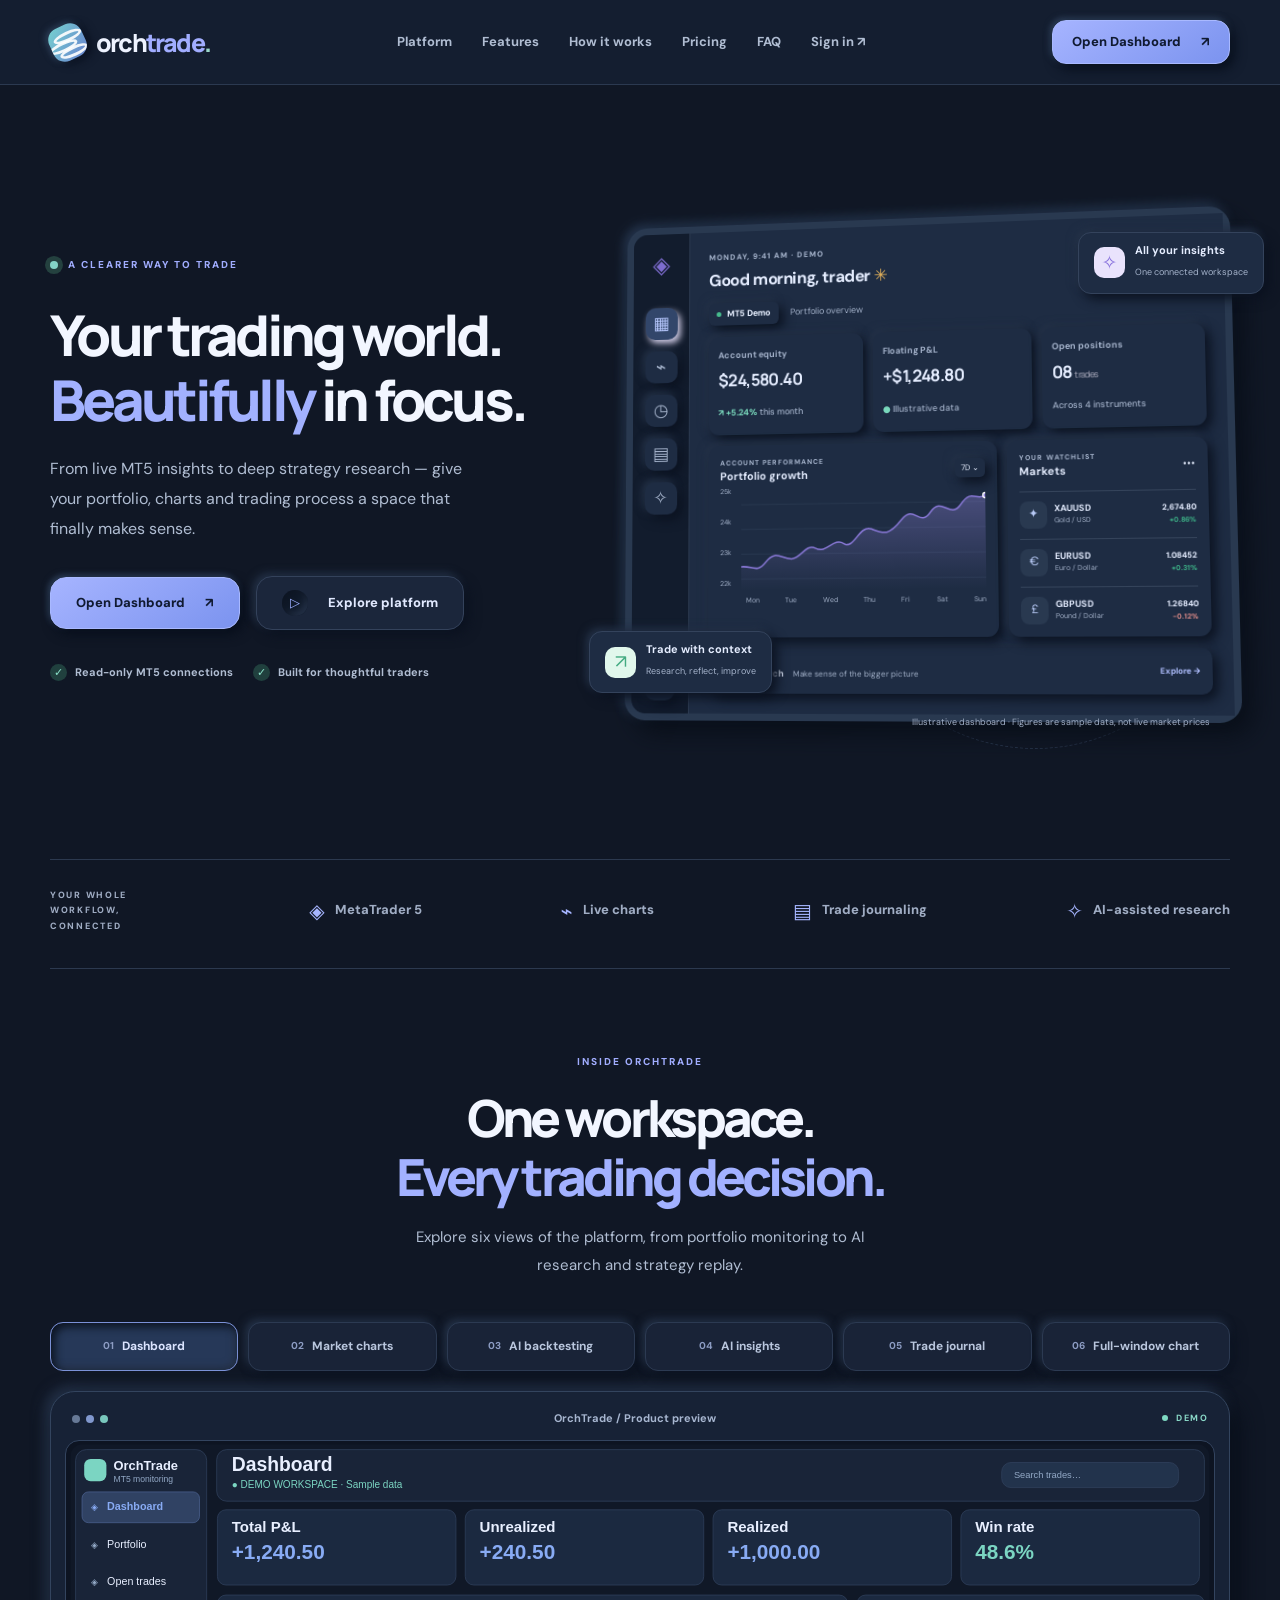
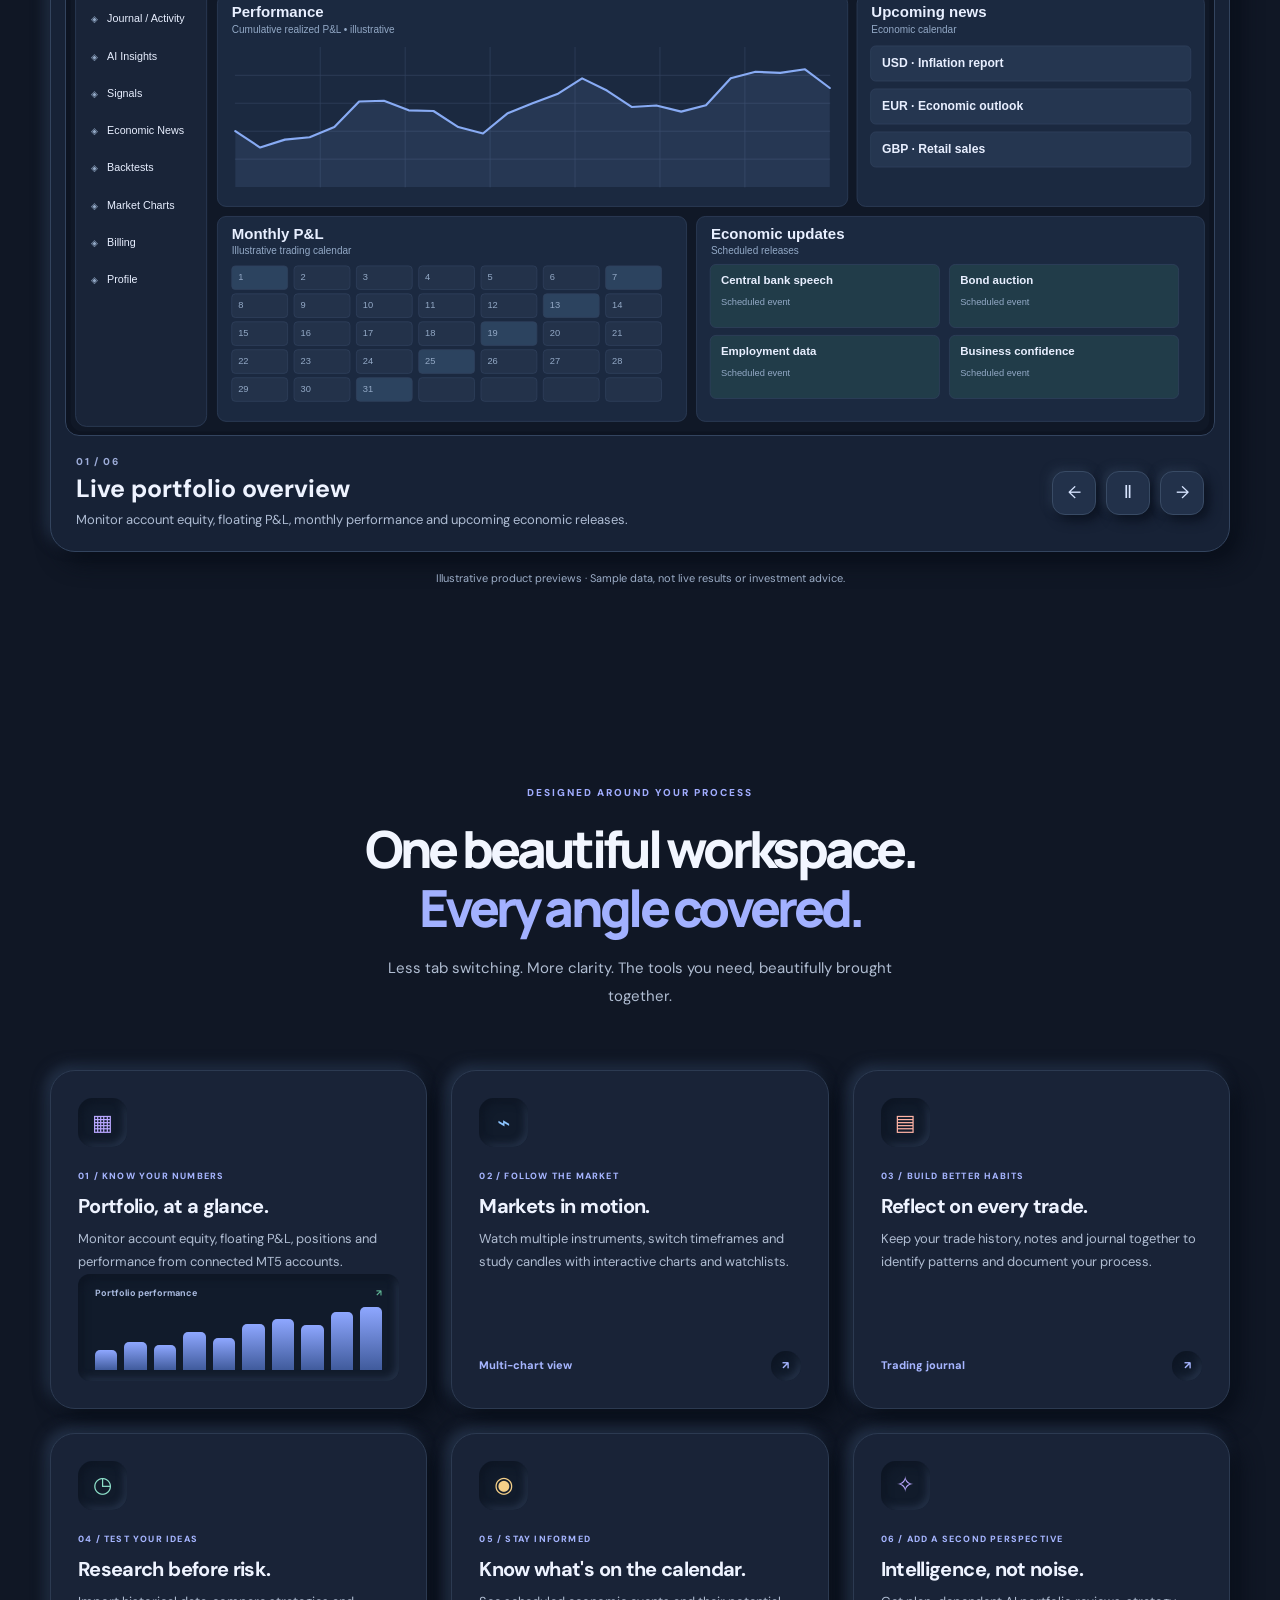
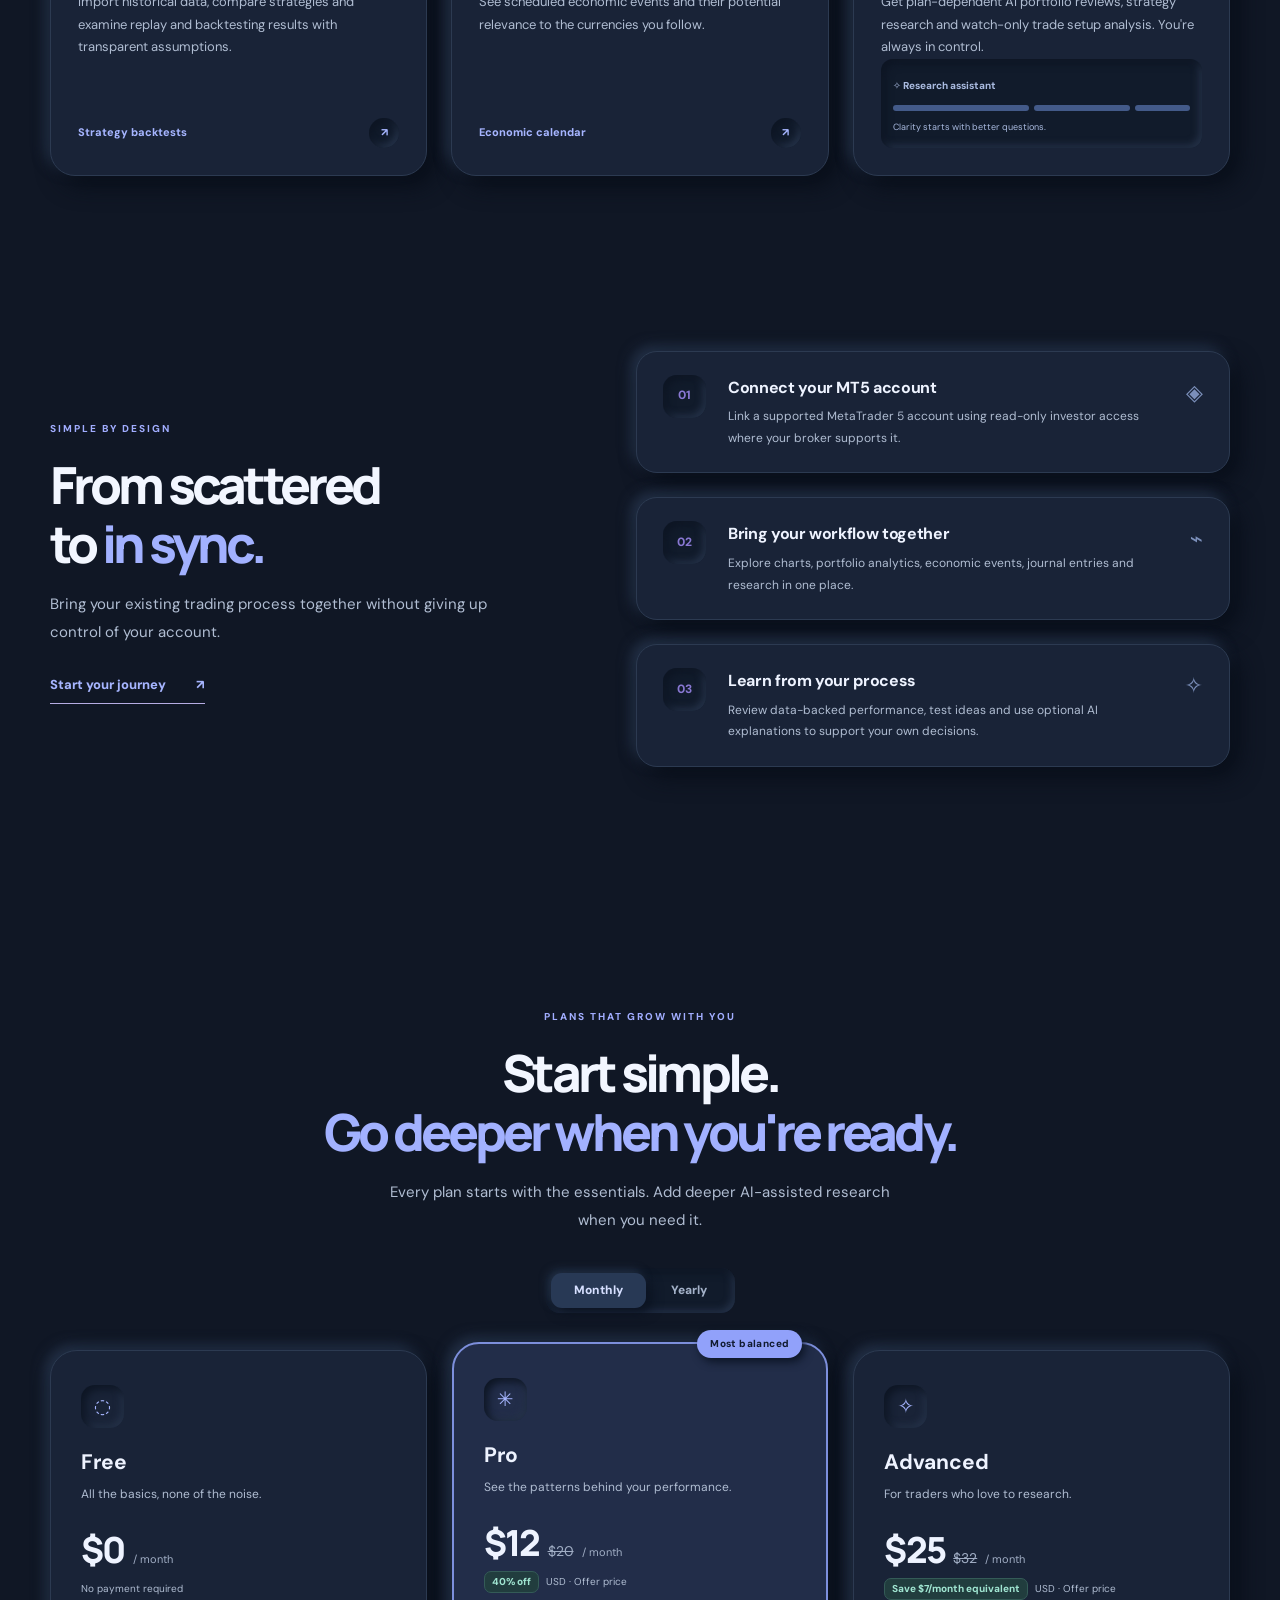
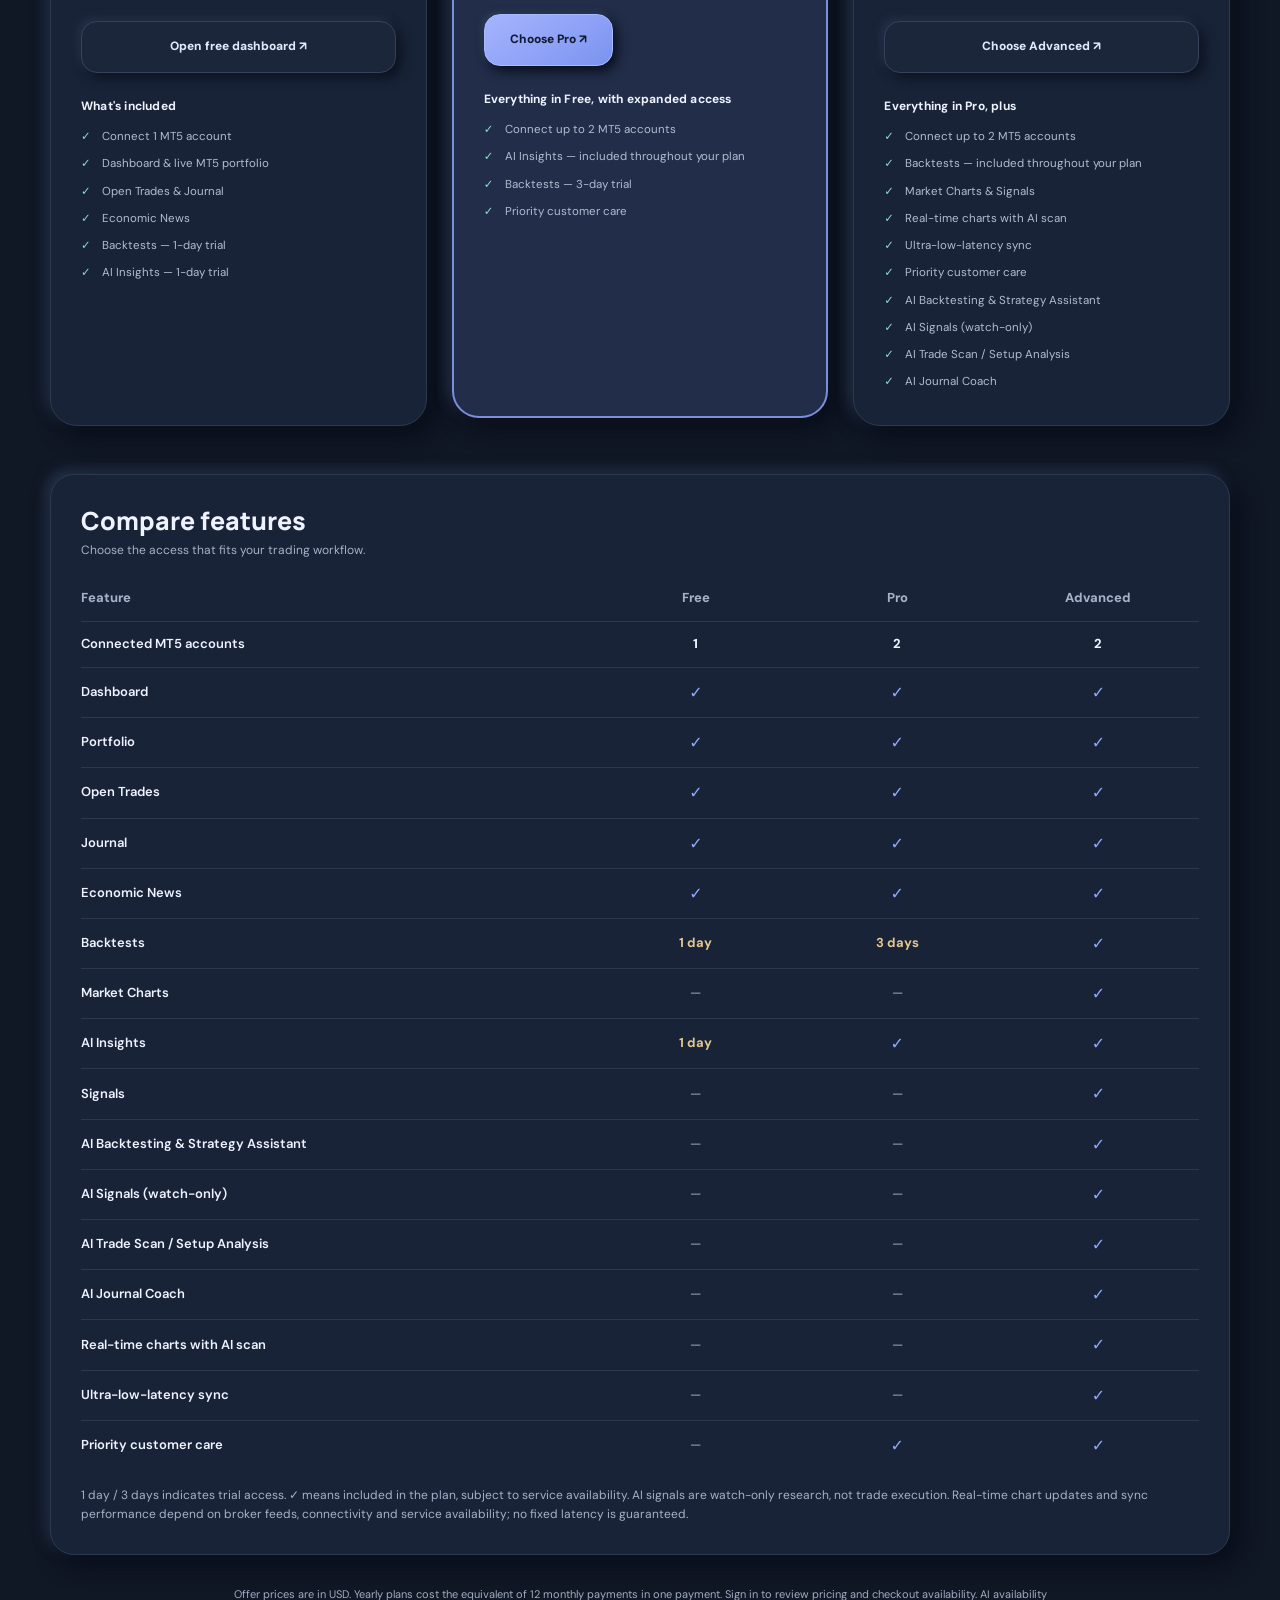
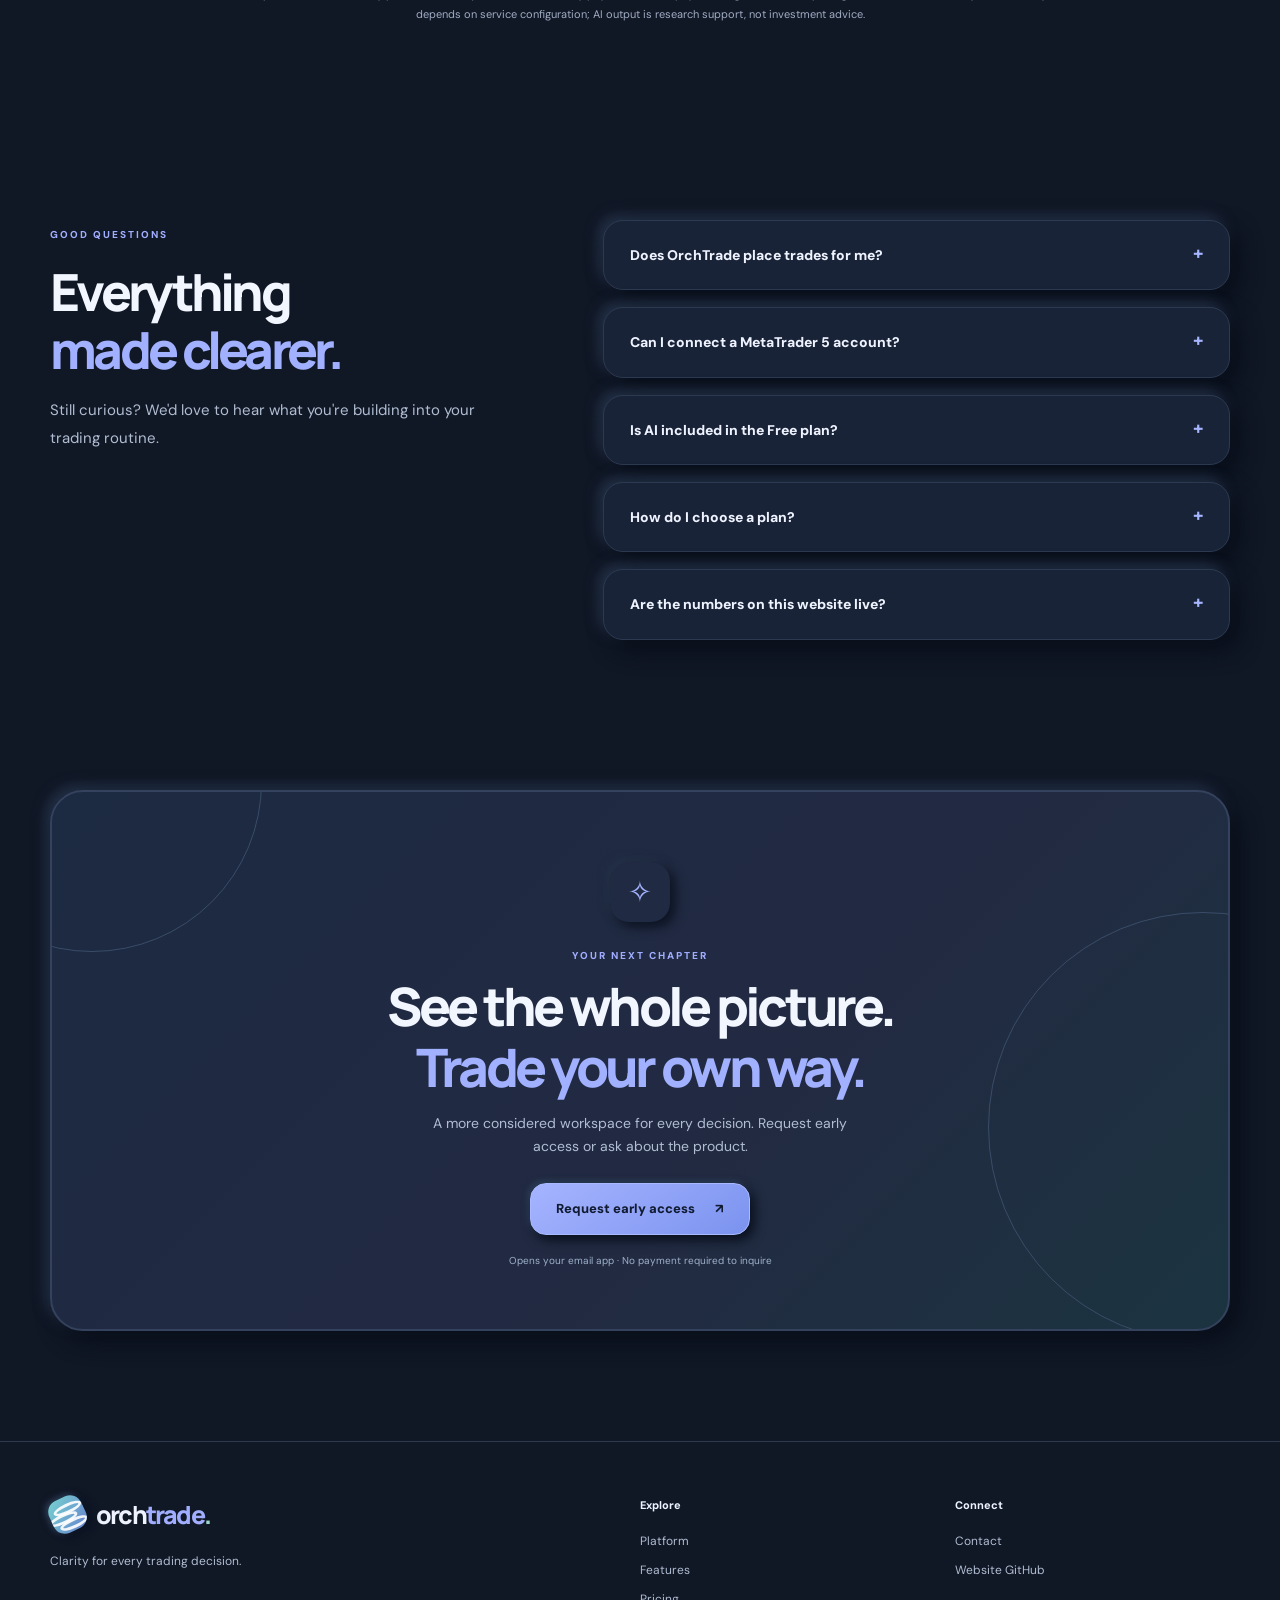
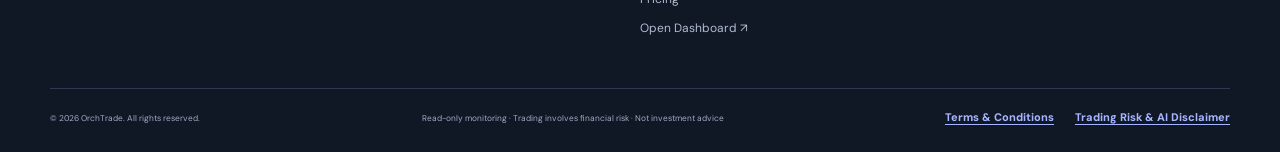
==== index.html @ c7ba1f4c "feat: offer pricing, MT5 account limits and premium plan benefits" ====
<!doctype html>
<html lang="en">
<head>
  <meta charset="utf-8">
  <meta name="viewport" content="width=device-width, initial-scale=1">
  <meta name="theme-color" content="#101725">
  <meta name="description" content="OrchTrade brings your MT5 portfolio, multi-chart workspace, trading journal, backtests, economic calendar and optional AI research into one calm trading cockpit.">
  <meta name="robots" content="index, follow">
  <link rel="canonical" href="https://orchtrade.com/">
  <meta property="og:type" content="website">
  <meta property="og:title" content="OrchTrade — Clarity for every trading decision">
  <meta property="og:description" content="Your MT5 portfolio, charts, journal, backtests and research. Together in one beautifully considered workspace.">
  <meta property="og:url" content="https://orchtrade.com/">
  <meta property="og:site_name" content="OrchTrade">
  <link rel="icon" href="/favicon.svg" type="image/svg+xml">
  <link rel="stylesheet" href="/styles.css?v=offer-prices-3">
  <script src="/site.js?v=dark-showcase-1" defer></script>
  <title>OrchTrade — Clarity for every trading decision</title>
</head>
<body>
  <a class="skip-link" href="#main">Skip to content</a>
  <div class="site-backdrop" aria-hidden="true"></div>
  <header class="topbar" id="top">
    <div class="container nav-shell">
      <a class="brand" href="#top" aria-label="OrchTrade home">
        <span class="brand-mark" aria-hidden="true"><span></span><span></span><span></span></span>
        <span>orch<span class="brand-accent">trade</span><span class="brand-dot">.</span></span>
      </a>
      <nav class="main-nav" id="main-nav" aria-label="Main navigation">
        <a href="#product-showcase">Platform</a><a href="#features">Features</a><a href="#how-it-works">How it works</a><a href="#pricing">Pricing</a><a href="#faq">FAQ</a><a href="https://app.orchtrade.com/" title="Open the OrchTrade trading dashboard">Sign in ↗</a>
      </nav>
      <div class="nav-actions">
        <a class="btn btn-small btn-primary desktop-cta" href="https://app.orchtrade.com/" title="Open the OrchTrade trading dashboard">Open Dashboard <span aria-hidden="true">↗</span></a>
        <button class="menu-button" type="button" aria-label="Open menu" aria-expanded="false" aria-controls="main-nav"><span></span><span></span><span></span></button>
      </div>
    </div>
  </header>

  <main id="main">
    <section class="hero section-pad">
      <div class="container hero-layout">
        <div class="hero-copy">
          <span class="eyebrow"><span class="eyebrow-dot"></span> A clearer way to trade</span>
          <h1>Your trading world.<br><em>Beautifully</em> in focus.</h1>
          <p class="hero-lead">From live MT5 insights to deep strategy research — give your portfolio, charts and trading process a space that finally makes sense.</p>
          <div class="hero-actions">
            <a class="btn btn-primary" href="https://app.orchtrade.com/" title="Open the OrchTrade trading dashboard">Open Dashboard <span aria-hidden="true">↗</span></a>
            <a class="btn btn-soft" href="#product-showcase"><span class="play-orbit" aria-hidden="true">▷</span> Explore platform</a>
          </div>
          <div class="hero-footnotes">
            <span><span class="check-icon">✓</span> Read-only MT5 connections</span>
            <span><span class="check-icon">✓</span> Built for thoughtful traders</span>
          </div>
        </div>

        <div class="hero-visual" id="platform" aria-label="Illustrative product dashboard">
          <div class="orbit orbit-one" aria-hidden="true"></div><div class="orbit orbit-two" aria-hidden="true"></div>
          <div class="float-chip float-chip-top"><span class="float-bubble purple">✧</span><span><strong>All your insights</strong><small>One connected workspace</small></span></div>
          <div class="dashboard">
            <div class="dash-sidebar">
              <div class="dash-mini-logo" aria-hidden="true">◈</div>
              <div class="dash-side-icon selected" title="Overview">▦</div>
              <div class="dash-side-icon" title="Charts">⌁</div>
              <div class="dash-side-icon" title="Backtests">◷</div>
              <div class="dash-side-icon" title="Journal">▤</div>
              <div class="dash-side-icon" title="Research">✧</div>
              <div class="dash-side-spacer"></div>
              <div class="dash-user" aria-hidden="true">O</div>
            </div>
            <div class="dash-content">
              <div class="dash-heading"><div><small>MONDAY, 9:41 AM · DEMO</small><h2>Good morning, trader <span>✳</span></h2></div><div class="dash-actions"><span>⌕</span><span>◌</span><span class="dash-avatar">O</span></div></div>
              <div class="dash-pills"><span class="dash-pill"><i></i> MT5 Demo</span><span class="dash-caption">Portfolio overview</span></div>
              <div class="metric-row">
                <div class="mini-metric"><small>Account equity</small><strong>$24,580.40</strong><span class="uptext">↗ +5.24% <span>this month</span></span></div>
                <div class="mini-metric"><small>Floating P&amp;L</small><strong>+$1,248.80</strong><span class="uptext">● <span>Illustrative data</span></span></div>
                <div class="mini-metric quiet"><small>Open positions</small><strong>08 <span class="metric-light">trades</span></strong><span class="muted-text">Across 4 instruments</span></div>
              </div>
              <div class="workspace-row">
                <div class="chart-panel">
                  <div class="panel-top"><div><small>ACCOUNT PERFORMANCE</small><strong>Portfolio growth</strong></div><span class="time-pill">7D ⌄</span></div>
                  <div class="chart-wrap">
                    <div class="chart-y-labels"><span>25k</span><span>24k</span><span>23k</span><span>22k</span></div>
                    <svg class="chart-svg" viewBox="0 0 530 194" preserveAspectRatio="none" role="img" aria-label="Illustrative rising portfolio line chart">
                      <defs><linearGradient id="growthFill" x1="0" y1="0" x2="0" y2="1"><stop offset="0%" stop-color="#9a8ce8" stop-opacity=".34"/><stop offset="100%" stop-color="#9a8ce8" stop-opacity="0"/></linearGradient></defs>
                      <g stroke="#e8eaf1" stroke-width="1"><path d="M0 24H530M0 73H530M0 122H530M0 171H530"/></g>
                      <path d="M0 147 C24 144 34 161 54 138 S86 129 108 132 S141 101 164 112 S203 90 225 103 S259 66 285 75 S322 90 350 58 S389 75 413 43 S455 60 478 29 S511 24 530 12 L530 194H0Z" fill="url(#growthFill)"/>
                      <path d="M0 147 C24 144 34 161 54 138 S86 129 108 132 S141 101 164 112 S203 90 225 103 S259 66 285 75 S322 90 350 58 S389 75 413 43 S455 60 478 29 S511 24 530 12" fill="none" stroke="#8978d7" stroke-width="3" stroke-linecap="round"/>
                      <circle cx="530" cy="12" r="5" fill="#8978d7" stroke="#fff" stroke-width="3"/>
                    </svg>
                    <div class="chart-x-labels"><span>Mon</span><span>Tue</span><span>Wed</span><span>Thu</span><span>Fri</span><span>Sat</span><span>Sun</span></div>
                  </div>
                </div>
                <div class="watch-panel">
                  <div class="panel-top"><div><small>YOUR WATCHLIST</small><strong>Markets</strong></div><span>•••</span></div>
                  <div class="watch-item"><span class="asset-icon gold">✦</span><span><strong>XAUUSD</strong><small>Gold / USD</small></span><span class="watch-price">2,674.80<small class="price-up">+0.86%</small></span></div>
                  <div class="watch-item"><span class="asset-icon lavender">€</span><span><strong>EURUSD</strong><small>Euro / Dollar</small></span><span class="watch-price">1.08452<small class="price-up">+0.31%</small></span></div>
                  <div class="watch-item"><span class="asset-icon peach">£</span><span><strong>GBPUSD</strong><small>Pound / Dollar</small></span><span class="watch-price">1.26840<small class="price-down">−0.12%</small></span></div>
                </div>
              </div>
              <div class="dash-bottom"><span><span class="insight-spark">✧</span> <strong>AI research</strong> <small>Make sense of the bigger picture</small></span><span class="insight-link">Explore →</span></div>
            </div>
          </div>
          <div class="float-chip float-chip-bottom"><span class="float-bubble green">↗</span><span><strong>Trade with context</strong><small>Research, reflect, improve</small></span></div>
          <p class="illustration-note">Illustrative dashboard · Figures are sample data, not live market prices</p>
        </div>
      </div>
    </section>

    <section class="trust-strip container" aria-label="Platform strengths">
      <span>YOUR WHOLE WORKFLOW, CONNECTED</span>
      <div><span>◈</span> MetaTrader 5</div><div><span>⌁</span> Live charts</div><div><span>▤</span> Trade journaling</div><div><span>✧</span> AI-assisted research</div>
    </section>

<section class="showcase-section section-pad" id="product-showcase" aria-labelledby="showcase-title">
<div class="container">
<div class="section-heading centered"><span class="eyebrow">INSIDE ORCHTRADE</span><h2 id="showcase-title">One workspace.<br><em>Every trading decision.</em></h2><p>Explore six views of the platform, from portfolio monitoring to AI research and strategy replay.</p></div>
<div class="product-showcase" data-showcase>
<div class="showcase-tabs" role="group" aria-label="Product views"><button type="button" class="showcase-tab active" data-screen="0" aria-pressed="true"><span class="showcase-tab-index">01</span><span>Dashboard</span></button><button type="button" class="showcase-tab" data-screen="1" aria-pressed="false"><span class="showcase-tab-index">02</span><span>Market charts</span></button><button type="button" class="showcase-tab" data-screen="2" aria-pressed="false"><span class="showcase-tab-index">03</span><span>AI backtesting</span></button><button type="button" class="showcase-tab" data-screen="3" aria-pressed="false"><span class="showcase-tab-index">04</span><span>AI insights</span></button><button type="button" class="showcase-tab" data-screen="4" aria-pressed="false"><span class="showcase-tab-index">05</span><span>Trade journal</span></button><button type="button" class="showcase-tab" data-screen="5" aria-pressed="false"><span class="showcase-tab-index">06</span><span>Full-window chart</span></button></div>
<div class="showcase-frame">
<div class="showcase-chrome"><span class="window-dots" aria-hidden="true"><i></i><i></i><i></i></span><span>OrchTrade <span class="showcase-chrome-separator">/</span> Product preview</span><span class="demo-pill"><i></i> DEMO</span></div>
<div class="showcase-stage" aria-label="Product screenshots"><figure class="showcase-slide active" data-slide="0" aria-hidden="false"><img src="/assets/showcase/dashboard.svg" data-photo="/assets/showcase/dashboard.webp" width="1600" height="829" alt="Illustrative OrchTrade Dashboard workspace" decoding="async" loading="lazy"></figure><figure class="showcase-slide" data-slide="1" aria-hidden="true"><img data-src="/assets/showcase/market-charts.svg" data-photo="/assets/showcase/market-charts.webp" width="1600" height="829" alt="Illustrative OrchTrade Market charts workspace" decoding="async"></figure><figure class="showcase-slide" data-slide="2" aria-hidden="true"><img data-src="/assets/showcase/backtests.svg" data-photo="/assets/showcase/backtests.webp" width="1600" height="829" alt="Illustrative OrchTrade AI backtesting workspace" decoding="async"></figure><figure class="showcase-slide" data-slide="3" aria-hidden="true"><img data-src="/assets/showcase/ai-insights.svg" data-photo="/assets/showcase/ai-insights.webp" width="1600" height="829" alt="Illustrative OrchTrade AI insights workspace" decoding="async"></figure><figure class="showcase-slide" data-slide="4" aria-hidden="true"><img data-src="/assets/showcase/journal.svg" data-photo="/assets/showcase/journal.webp" width="1600" height="829" alt="Illustrative OrchTrade Trade journal workspace" decoding="async"></figure><figure class="showcase-slide" data-slide="5" aria-hidden="true"><img data-src="/assets/showcase/full-chart.svg" data-photo="/assets/showcase/full-chart.webp" width="1600" height="829" alt="Illustrative OrchTrade Full-window chart workspace" decoding="async"></figure></div>
<div class="showcase-caption"><div><div class="showcase-counter" data-showcase-count>01 / 06</div><h3 data-showcase-heading>Live portfolio overview</h3><p data-showcase-description>Monitor account equity, floating P&L, monthly performance and upcoming economic releases.</p></div><div class="showcase-controls"><button type="button" data-showcase-prev aria-label="Previous product view">←</button><button type="button" data-showcase-play aria-label="Pause automatic slideshow" aria-pressed="true">Ⅱ</button><button type="button" data-showcase-next aria-label="Next product view">→</button></div></div>
</div>
<p class="showcase-disclosure" data-showcase-disclosure>Illustrative product previews · Sample data, not live results or investment advice.</p>
</div></div></section>

    <section class="features section-pad" id="features">
      <div class="container">
        <div class="section-heading centered"><span class="eyebrow">DESIGNED AROUND YOUR PROCESS</span><h2>One beautiful workspace.<br><em>Every angle covered.</em></h2><p>Less tab switching. More clarity. The tools you need, beautifully brought together.</p></div>
        <div class="feature-grid">
          <article class="feature-card featured-feature"><div class="feature-icon lavender-icon">▦</div><span class="feature-kicker">01 / KNOW YOUR NUMBERS</span><h3>Portfolio, at a glance.</h3><p>Monitor account equity, floating P&amp;L, positions and performance from connected MT5 accounts.</p><div class="feature-visual bars-visual" aria-hidden="true"><div class="tiny-caption">Portfolio performance <span>↗</span></div><div class="bars"><i style="--h:30%"></i><i style="--h:43%"></i><i style="--h:38%"></i><i style="--h:57%"></i><i style="--h:49%"></i><i style="--h:69%"></i><i style="--h:77%"></i><i style="--h:68%"></i><i style="--h:88%"></i><i style="--h:96%"></i></div></div></article>
          <article class="feature-card"><div class="feature-icon blue-icon">⌁</div><span class="feature-kicker">02 / FOLLOW THE MARKET</span><h3>Markets in motion.</h3><p>Watch multiple instruments, switch timeframes and study candles with interactive charts and watchlists.</p><div class="feature-tail"><span>Multi-chart view</span><span>↗</span></div></article>
          <article class="feature-card"><div class="feature-icon peach-icon">▤</div><span class="feature-kicker">03 / BUILD BETTER HABITS</span><h3>Reflect on every trade.</h3><p>Keep your trade history, notes and journal together to identify patterns and document your process.</p><div class="feature-tail"><span>Trading journal</span><span>↗</span></div></article>
          <article class="feature-card"><div class="feature-icon green-icon">◷</div><span class="feature-kicker">04 / TEST YOUR IDEAS</span><h3>Research before risk.</h3><p>Import historical data, compare strategies and examine replay and backtesting results with transparent assumptions.</p><div class="feature-tail"><span>Strategy backtests</span><span>↗</span></div></article>
          <article class="feature-card"><div class="feature-icon gold-icon">◉</div><span class="feature-kicker">05 / STAY INFORMED</span><h3>Know what's on the calendar.</h3><p>See scheduled economic events and their potential relevance to the currencies you follow.</p><div class="feature-tail"><span>Economic calendar</span><span>↗</span></div></article>
          <article class="feature-card featured-feature ai-feature"><div class="feature-icon lavender-icon">✧</div><span class="feature-kicker">06 / ADD A SECOND PERSPECTIVE</span><h3>Intelligence, not noise.</h3><p>Get plan-dependent AI portfolio reviews, strategy research and watch-only trade setup analysis. You're always in control.</p><div class="ai-visual" aria-hidden="true"><span>✧ Research assistant</span><div><i></i><i></i><i></i></div><p>Clarity starts with better questions.</p></div></article>
        </div>
      </div>
    </section>

    <section class="process section-pad" id="how-it-works"><div class="container process-layout">
      <div class="section-heading"><span class="eyebrow">SIMPLE BY DESIGN</span><h2>From scattered<br>to <em>in sync.</em></h2><p>Bring your existing trading process together without giving up control of your account.</p><a class="text-link" href="#contact">Start your journey <span>↗</span></a></div>
      <div class="steps">
        <div class="step"><span class="step-number">01</span><div><h3>Connect your MT5 account</h3><p>Link a supported MetaTrader 5 account using read-only investor access where your broker supports it.</p></div><span class="step-deco">◈</span></div>
        <div class="step"><span class="step-number">02</span><div><h3>Bring your workflow together</h3><p>Explore charts, portfolio analytics, economic events, journal entries and research in one place.</p></div><span class="step-deco">⌁</span></div>
        <div class="step"><span class="step-number">03</span><div><h3>Learn from your process</h3><p>Review data-backed performance, test ideas and use optional AI explanations to support your own decisions.</p></div><span class="step-deco">✧</span></div>
      </div>
    </div></section>

    <section class="pricing section-pad" id="pricing"><div class="container">
      <div class="section-heading centered"><span class="eyebrow">PLANS THAT GROW WITH YOU</span><h2>Start simple.<br><em>Go deeper when you're ready.</em></h2><p>Every plan starts with the essentials. Add deeper AI-assisted research when you need it.</p></div>
      <div class="billing-switch" role="group" aria-label="Billing period"><button type="button" class="active" data-period="monthly" aria-pressed="true">Monthly</button><button type="button" data-period="annual" aria-pressed="false">Yearly</button></div>
      <div class="pricing-grid">
        <article class="price-card"><div class="plan-icon">◌</div><h3>Free</h3><p>All the basics, none of the noise.</p><div class="price-line"><strong data-monthly="$0" data-annual="$0">$0</strong><span data-period-label>/ month</span></div><p class="billing-hint">No payment required</p><a href="https://app.orchtrade.com/" class="btn btn-outline">Open free dashboard ↗</a><h4>What's included</h4><ul class="plan-list"><li>Connect 1 MT5 account</li><li>Dashboard &amp; live MT5 portfolio</li><li>Open Trades &amp; Journal</li><li>Economic News</li><li>Backtests — 1-day trial</li><li>AI Insights — 1-day trial</li></ul></article>
        <article class="price-card highlighted"><span class="popular-tag">Most balanced</span><div class="plan-icon">✳</div><h3>Pro</h3><p>See the patterns behind your performance.</p><div class="price-line"><strong data-monthly="$12" data-annual="$144">$12</strong><del class="original-price" data-monthly="$20" data-annual="$240">$20</del><span data-period-label>/ month</span></div><p class="billing-hint"><span class="offer-tag">40% off</span> USD · Offer price</p><a href="https://app.orchtrade.com/?plan=pro&amp;period=monthly" class="btn btn-primary" data-checkout-link>Choose Pro ↗</a><h4>Everything in Free, with expanded access</h4><ul class="plan-list"><li>Connect up to 2 MT5 accounts</li><li>AI Insights — included throughout your plan</li><li>Backtests — 3-day trial</li><li>Priority customer care</li></ul></article>
        <article class="price-card"><div class="plan-icon">✧</div><h3>Advanced</h3><p>For traders who love to research.</p><div class="price-line"><strong data-monthly="$25" data-annual="$300">$25</strong><del class="original-price" data-monthly="$32" data-annual="$384">$32</del><span data-period-label>/ month</span></div><p class="billing-hint"><span class="offer-tag">Save $7/month equivalent</span> USD · Offer price</p><a href="https://app.orchtrade.com/?plan=advanced&amp;period=monthly" class="btn btn-outline" data-checkout-link>Choose Advanced ↗</a><h4>Everything in Pro, plus</h4><ul class="plan-list"><li>Connect up to 2 MT5 accounts</li><li>Backtests — included throughout your plan</li><li>Market Charts &amp; Signals</li><li>Real-time charts with AI scan</li><li>Ultra-low-latency sync</li><li>Priority customer care</li><li>AI Backtesting &amp; Strategy Assistant</li><li>AI Signals (watch-only)</li><li>AI Trade Scan / Setup Analysis</li><li>AI Journal Coach</li></ul></article>
      </div>
      <section class="plan-comparison" aria-labelledby="compare-plans-title">
        <h3 id="compare-plans-title">Compare features</h3>
        <p class="compare-intro">Choose the access that fits your trading workflow.</p>
        <table class="plan-table" aria-label="Free, Pro and Advanced feature comparison">
          <colgroup><col class="plan-feature-col"><col><col><col></colgroup>
          <thead><tr><th scope="col">Feature</th><th scope="col">Free</th><th scope="col">Pro</th><th scope="col">Advanced</th></tr></thead>
          <tbody>
            <tr><th scope="row">Connected MT5 accounts</th><td data-access="limit">1</td><td data-access="limit">2</td><td data-access="limit">2</td></tr>
            <tr><th scope="row">Dashboard</th><td data-access="included"><span aria-label="Included" role="img">✓</span></td><td data-access="included"><span aria-label="Included" role="img">✓</span></td><td data-access="included"><span aria-label="Included" role="img">✓</span></td></tr>
            <tr><th scope="row">Portfolio</th><td data-access="included"><span aria-label="Included" role="img">✓</span></td><td data-access="included"><span aria-label="Included" role="img">✓</span></td><td data-access="included"><span aria-label="Included" role="img">✓</span></td></tr>
            <tr><th scope="row">Open Trades</th><td data-access="included"><span aria-label="Included" role="img">✓</span></td><td data-access="included"><span aria-label="Included" role="img">✓</span></td><td data-access="included"><span aria-label="Included" role="img">✓</span></td></tr>
            <tr><th scope="row">Journal</th><td data-access="included"><span aria-label="Included" role="img">✓</span></td><td data-access="included"><span aria-label="Included" role="img">✓</span></td><td data-access="included"><span aria-label="Included" role="img">✓</span></td></tr>
            <tr><th scope="row">Economic News</th><td data-access="included"><span aria-label="Included" role="img">✓</span></td><td data-access="included"><span aria-label="Included" role="img">✓</span></td><td data-access="included"><span aria-label="Included" role="img">✓</span></td></tr>
            <tr><th scope="row">Backtests</th><td data-access="trial">1 day</td><td data-access="trial">3 days</td><td data-access="included"><span aria-label="Included" role="img">✓</span></td></tr>
            <tr><th scope="row">Market Charts</th><td data-access="excluded"><span aria-label="Not included" role="img">—</span></td><td data-access="excluded"><span aria-label="Not included" role="img">—</span></td><td data-access="included"><span aria-label="Included" role="img">✓</span></td></tr>
            <tr><th scope="row">AI Insights</th><td data-access="trial">1 day</td><td data-access="included"><span aria-label="Included" role="img">✓</span></td><td data-access="included"><span aria-label="Included" role="img">✓</span></td></tr>
            <tr><th scope="row">Signals</th><td data-access="excluded"><span aria-label="Not included" role="img">—</span></td><td data-access="excluded"><span aria-label="Not included" role="img">—</span></td><td data-access="included"><span aria-label="Included" role="img">✓</span></td></tr>
            <tr><th scope="row">AI Backtesting &amp; Strategy Assistant</th><td data-access="excluded"><span aria-label="Not included" role="img">—</span></td><td data-access="excluded"><span aria-label="Not included" role="img">—</span></td><td data-access="included"><span aria-label="Included" role="img">✓</span></td></tr>
            <tr><th scope="row">AI Signals (watch-only)</th><td data-access="excluded"><span aria-label="Not included" role="img">—</span></td><td data-access="excluded"><span aria-label="Not included" role="img">—</span></td><td data-access="included"><span aria-label="Included" role="img">✓</span></td></tr>
            <tr><th scope="row">AI Trade Scan / Setup Analysis</th><td data-access="excluded"><span aria-label="Not included" role="img">—</span></td><td data-access="excluded"><span aria-label="Not included" role="img">—</span></td><td data-access="included"><span aria-label="Included" role="img">✓</span></td></tr>
            <tr><th scope="row">AI Journal Coach</th><td data-access="excluded"><span aria-label="Not included" role="img">—</span></td><td data-access="excluded"><span aria-label="Not included" role="img">—</span></td><td data-access="included"><span aria-label="Included" role="img">✓</span></td></tr>
            <tr><th scope="row">Real-time charts with AI scan</th><td data-access="excluded"><span aria-label="Not included" role="img">—</span></td><td data-access="excluded"><span aria-label="Not included" role="img">—</span></td><td data-access="included"><span aria-label="Included" role="img">✓</span></td></tr>
            <tr><th scope="row">Ultra-low-latency sync</th><td data-access="excluded"><span aria-label="Not included" role="img">—</span></td><td data-access="excluded"><span aria-label="Not included" role="img">—</span></td><td data-access="included"><span aria-label="Included" role="img">✓</span></td></tr>
            <tr><th scope="row">Priority customer care</th><td data-access="excluded"><span aria-label="Not included" role="img">—</span></td><td data-access="included"><span aria-label="Included" role="img">✓</span></td><td data-access="included"><span aria-label="Included" role="img">✓</span></td></tr>
          </tbody>
        </table>
        <p class="compare-note">1 day / 3 days indicates trial access. ✓ means included in the plan, subject to service availability. AI signals are watch-only research, not trade execution. Real-time chart updates and sync performance depend on broker feeds, connectivity and service availability; no fixed latency is guaranteed.</p>
      </section>
      <p class="pricing-disclaimer">Offer prices are in USD. Yearly plans cost the equivalent of 12 monthly payments in one payment. Sign in to review pricing and checkout availability. AI availability depends on service configuration; AI output is research support, not investment advice.</p>
    </div></section>

    <section class="faq section-pad" id="faq"><div class="container faq-layout"><div class="section-heading"><span class="eyebrow">GOOD QUESTIONS</span><h2>Everything<br><em>made clearer.</em></h2><p>Still curious? We'd love to hear what you're building into your trading routine.</p></div><div class="faq-items">
      <details><summary>Does OrchTrade place trades for me? <span aria-hidden="true">+</span></summary><p>No. OrchTrade is designed as a read-only monitoring and research platform. AI trade setups are watch-only research, not orders or guaranteed outcomes.</p></details>
      <details><summary>Can I connect a MetaTrader 5 account? <span aria-hidden="true">+</span></summary><p>Free supports 1 connected MT5 account; Pro and Advanced support up to 2 each. Where available, use the broker's investor/read-only credentials. Connection availability depends on your broker and deployment.</p></details>
      <details><summary>Is AI included in the Free plan? <span aria-hidden="true">+</span></summary><p>Yes. Free includes a 1-day AI Insights trial and a 1-day Backtests trial. Pro includes AI Insights throughout the plan and a 3-day Backtests trial. Advanced includes Backtests, AI Insights, Market Charts, Signals and additional AI research tools.</p></details>
      <details><summary>How do I choose a plan? <span aria-hidden="true">+</span></summary><p>Start with Free for $0, or choose Pro or Advanced and sign in to review that plan in your dashboard. Paid plans renew manually when access ends.</p></details>
      <details><summary>Are the numbers on this website live? <span aria-hidden="true">+</span></summary><p>No. The example dashboard is a design illustration with sample data. Your actual dashboard uses available data from your connected account.</p></details>
    </div></div></section>

    <section class="contact-section" id="contact"><div class="container"><div class="contact-panel"><div class="contact-orb" aria-hidden="true">✧</div><span class="eyebrow">YOUR NEXT CHAPTER</span><h2>See the whole picture.<br><em>Trade your own way.</em></h2><p>A more considered workspace for every decision. Request early access or ask about the product.</p><a class="btn btn-primary" href="mailto:yogesh.pandey@orchstring.com?subject=OrchTrade%20%E2%80%94%20Early%20Access">Request early access <span aria-hidden="true">↗</span></a><small>Opens your email app · No payment required to inquire</small></div></div></section>
  </main>
  <footer class="footer"><div class="container footer-grid"><div><a class="brand" href="#top"><span class="brand-mark" aria-hidden="true"><span></span><span></span><span></span></span><span>orch<span class="brand-accent">trade</span><span class="brand-dot">.</span></span></a><p>Clarity for every trading decision.</p></div><div><span>Explore</span><a href="#platform">Platform</a><a href="#features">Features</a><a href="#pricing">Pricing</a><a href="https://app.orchtrade.com/">Open Dashboard ↗</a></div><div><span>Connect</span><a href="mailto:yogesh.pandey@orchstring.com?subject=OrchTrade%20Enquiry">Contact</a><a href="https://github.com/thedeveloperyug/Orchtrade-web" target="_blank" rel="noopener noreferrer">Website GitHub</a></div></div><div class="container footer-bottom"><small>© <span id="year">2026</span> OrchTrade. All rights reserved.</small><small>Read-only monitoring · Trading involves financial risk · Not investment advice</small><nav class="footer-legal-nav" aria-label="Legal information"><a href="/terms-and-conditions/">Terms &amp; Conditions</a><a href="/disclaimer/">Trading Risk &amp; AI Disclaimer</a></nav></div></footer>
</body></html>
---- styles.css ----
@import url('https://fonts.googleapis.com/css2?family=DM+Sans:wght@400;500;600;700;800&family=Manrope:wght@400;500;600;700;800&display=swap');
:root{--bg:#f5f6f9;--panel:#f4f5f8;--ink:#22243b;--muted:#7e8195;--violet:#7466cb;--violet-dark:#5d50ad;--border:rgba(255,255,255,.84);--shadow:11px 11px 26px #dfe1e9,-11px -11px 26px #ffffff;--shadow-small:6px 6px 14px #e0e2e9,-6px -6px 14px #fff;--inset:inset 5px 5px 10px #e1e3eb,inset -5px -5px 10px #fff;--radius:26px}
*,*::before,*::after{box-sizing:border-box}html{scroll-behavior:smooth;scroll-padding-top:96px}body{margin:0;background:var(--bg);color:var(--ink);font-family:'DM Sans',system-ui,-apple-system,sans-serif;line-height:1.6;overflow-x:hidden}a{color:inherit;text-decoration:none}button{font:inherit}button,a{ -webkit-tap-highlight-color:transparent}a:focus-visible,button:focus-visible,summary:focus-visible{outline:3px solid #8e80e3;outline-offset:5px}::selection{background:#e3dfff;color:#332d6b}.container{width:min(1180px,calc(100% - 52px));margin-inline:auto}.site-backdrop{position:absolute;inset:0 0 auto;pointer-events:none;height:1100px;background:radial-gradient(circle at 86% 32%,rgba(197,190,246,.36),transparent 34%),radial-gradient(circle at 7% 68%,rgba(211,228,246,.42),transparent 38%);z-index:-1}.skip-link{position:absolute;z-index:100;top:-80px;left:20px;padding:12px;background:#fff}.skip-link:focus{top:12px}.topbar{position:sticky;top:0;z-index:50;backdrop-filter:blur(18px);-webkit-backdrop-filter:blur(18px);background:rgba(245,246,249,.82);border-bottom:1px solid rgba(255,255,255,.8)}.nav-shell{height:84px;display:flex;align-items:center;justify-content:space-between;gap:25px}.brand{font:800 25px/1 'Manrope',sans-serif;letter-spacing:-1.8px;display:inline-flex;align-items:center;gap:11px;white-space:nowrap}.brand-accent{color:var(--violet)}.brand-dot{color:#9bd8c9}.brand-mark{position:relative;display:inline-block;width:35px;height:35px;border-radius:12px;transform:rotate(-25deg);background:linear-gradient(150deg,#a99cf0,#7365c7);box-shadow:3px 4px 8px #c2bde1,-3px -3px 8px #fff;overflow:hidden}.brand-mark span{position:absolute;width:30px;height:10px;border:3px solid white;border-radius:100%;opacity:.9;left:5px}.brand-mark span:nth-child(1){top:7px}.brand-mark span:nth-child(2){top:15px;left:-3px}.brand-mark span:nth-child(3){top:23px}.main-nav{display:flex;align-items:center;gap:30px}.main-nav a{font-size:13px;font-weight:700;color:#64677d;transition:color .2s}.main-nav a:hover{color:var(--violet)}.btn{min-height:52px;display:inline-flex;align-items:center;justify-content:center;gap:20px;border-radius:16px;padding:13px 25px;border:1px solid rgba(255,255,255,.84);font-size:13px;font-weight:800;white-space:nowrap;transition:transform .2s,box-shadow .2s,background .2s}.btn:hover{transform:translateY(-3px)}.btn-primary{color:#fff;background:linear-gradient(145deg,#897bdb,#695bbd);border-color:#a99de3;box-shadow:6px 7px 15px #c9c3e8,-3px -3px 11px #fff;text-shadow:0 1px 2px #5d50a3}.btn-primary:hover{background:linear-gradient(145deg,#9688e5,#6253b2);box-shadow:8px 10px 19px #c6bfe8,-4px -4px 12px #fff}.btn-soft,.btn-outline{background:var(--panel);box-shadow:var(--shadow-small);color:#47445e}.btn-outline{width:100%}.btn-soft:hover,.btn-outline:hover{box-shadow:var(--inset)}.btn-small{min-height:44px;padding:10px 19px;border-radius:14px}.menu-button{display:none;width:42px;height:42px;border:0;background:var(--panel);border-radius:13px;box-shadow:var(--shadow-small);padding:12px;cursor:pointer}.menu-button span{display:block;width:18px;height:2px;background:#4f4b76;margin:4px 0}.section-pad{padding-block:115px}.hero{padding-top:99px;padding-bottom:110px}.hero-layout{display:grid;grid-template-columns:45% 55%;align-items:center;min-height:565px}.hero-copy{z-index:2;position:relative;padding-right:10px}.eyebrow{display:inline-flex;gap:10px;align-items:center;color:var(--violet);letter-spacing:2px;text-transform:uppercase;font-weight:800;font-size:10px}.eyebrow-dot{width:8px;height:8px;border-radius:50%;background:#9d8fe6;box-shadow:0 0 0 6px #ece9ff}.hero h1,.section-heading h2,.contact-panel h2{font-family:'Manrope',sans-serif;font-weight:800;letter-spacing:-3.7px;line-height:1.15;color:#25263b}.hero h1{font-size:clamp(42px,4.4vw,64px);margin:26px 0 22px}.hero h1 em,.section-heading h2 em,.contact-panel h2 em{font-style:normal;color:#8271d2}.hero-lead{font-size:16px;line-height:1.85;color:#75798e;max-width:445px;margin:0}.hero-actions{display:flex;gap:16px;align-items:center;margin-top:33px}.play-orbit{width:26px;height:26px;display:grid;place-items:center;border-radius:50%;background:#e9e5f9;color:#8477d7}.hero-footnotes{display:flex;flex-wrap:wrap;gap:20px;font-size:11px;font-weight:700;color:#858799;margin-top:34px}.check-icon{display:inline-grid;place-items:center;margin-right:5px;width:17px;height:17px;border-radius:50%;background:#e0f4ee;color:#52a98e;font-size:11px}.hero-visual{position:relative;min-height:565px;display:flex;justify-content:center;align-items:center;isolation:isolate}.orbit{position:absolute;border-radius:50%;pointer-events:none;z-index:-1}.orbit-one{width:620px;height:620px;top:-30px;right:0;background:radial-gradient(circle,#f0edff 0 40%,#f0f2fa 41% 54%,transparent 55%)}.orbit-two{width:390px;height:390px;right:0;bottom:0;border:1px dashed #d5d3ec}.dashboard{width:646px;max-width:none;min-height:393px;display:flex;position:relative;margin-left:35px;background:#f8f9fc;border:7px solid #f5f6f9;border-radius:21px;box-shadow:20px 23px 39px #cdd0dd,-15px -15px 33px #fff;transform:perspective(1400px) rotateY(-7deg) rotateX(4deg) rotateZ(-1deg);transition:transform .4s}.dashboard:hover{transform:perspective(1400px) rotateY(-3deg) rotateX(2deg)}.dash-sidebar{width:60px;flex:none;background:#eef0f7;border-radius:15px 0 0 15px;border-right:1px solid #e4e6ef;padding:13px 9px;display:flex;align-items:center;flex-direction:column;gap:12px}.dash-mini-logo{font-size:24px;color:#7d6ccf;margin-bottom:14px}.dash-side-icon{width:34px;height:33px;display:grid;place-items:center;color:#a3a5b9;border-radius:10px;font-size:18px;font-weight:700}.dash-side-icon.selected{background:linear-gradient(145deg,#a498ed,#7568ce);color:white;box-shadow:3px 4px 7px #d0cce6}.dash-side-spacer{flex:1}.dash-user,.dash-avatar{background:#e2dcf9;border-radius:10px;color:#7668bd;font-size:12px;font-weight:800;display:grid;place-items:center;width:31px;height:31px}.dash-content{padding:20px;min-width:0;flex:1}.dash-heading{display:flex;align-items:center;justify-content:space-between;gap:12px}.dash-heading small{display:block;color:#a8a9b8;font-size:8px;font-weight:800;letter-spacing:1px}.dash-heading h2{font-size:17px;line-height:1.2;letter-spacing:-.4px;margin:7px 0 0}.dash-heading h2 span{color:#e4b25b}.dash-actions{display:flex;align-items:center;gap:13px;color:#9fa2b6}.dash-pills{margin:14px 0 12px;display:flex;gap:12px;align-items:center}.dash-pill{display:inline-flex;gap:6px;align-items:center;border-radius:6px;background:#e8f7f0;color:#4aab86;font-size:9px;font-weight:800;padding:4px 8px}.dash-pill i{width:5px;height:5px;border-radius:50%;background:#46bb8d}.dash-caption{color:#adb0be;font-size:9px}.metric-row{display:grid;grid-template-columns:1fr 1fr 1fr;gap:10px}.mini-metric{min-width:0;background:#f6f7fb;border-radius:11px;box-shadow:4px 4px 10px #e3e5ee,-4px -4px 10px #fff;padding:12px 10px}.mini-metric small{display:block;font-size:9px;color:#999bad;font-weight:700}.mini-metric strong{display:block;font-family:'Manrope',sans-serif;font-size:17px;letter-spacing:-.6px;white-space:nowrap;margin:5px 0}.metric-light{font-size:9px;font-weight:500;color:#999bad}.uptext,.muted-text{font-size:9px;color:#51b492;font-weight:800}.uptext span,.muted-text{font-weight:500;color:#a6a8b9}.workspace-row{display:grid;grid-template-columns:1.5fr 1fr;gap:10px;margin-top:11px}.chart-panel,.watch-panel{background:#f6f7fa;min-width:0;border-radius:11px;padding:12px;box-shadow:4px 4px 10px #e3e5ee,-4px -4px 10px #fff}.panel-top{display:flex;justify-content:space-between;align-items:center;font-size:10px}.panel-top small{display:block;letter-spacing:1px;font-weight:800;font-size:7px;color:#adb0bf}.panel-top strong{font-size:11px}.time-pill{font-size:8px;background:#eceef5;border-radius:5px;padding:3px 6px;color:#77788d}.chart-wrap{position:relative;height:122px;padding:7px 0 16px 22px}.chart-y-labels{position:absolute;top:0;left:0;bottom:17px;display:flex;flex-direction:column;justify-content:space-between;color:#b8bbc8;font-size:7px}.chart-svg{width:100%;height:100%}.chart-x-labels{position:absolute;bottom:0;left:27px;right:0;display:flex;justify-content:space-between;font-size:7px;color:#b4b7c5}.watch-item{display:flex;align-items:center;gap:7px;border-top:1px solid #e6e8ef;margin-top:10px;padding-top:9px}.watch-item>span:nth-child(2){min-width:0}.watch-item strong{display:block;font-size:9px;line-height:1.3}.watch-item small{display:block;color:#adb0be;font-size:7px}.asset-icon{width:27px;height:27px;flex:none;border-radius:8px;display:grid;place-items:center;font-size:12px}.gold{background:#fff1d7;color:#cfa65c}.lavender{background:#eeeaff;color:#9b86d8}.peach{background:#ffe9e4;color:#cf8e7a}.watch-price{margin-left:auto;white-space:nowrap;text-align:right;font-size:8px;font-weight:800}.watch-price small.price-up{color:#3caf86}.watch-price small.price-down{color:#dd8b88}.dash-bottom{display:flex;justify-content:space-between;align-items:center;padding:10px 12px;margin-top:11px;border-radius:10px;background:linear-gradient(105deg,#ece7fd,#f6f4ff)}.dash-bottom strong{font-size:9px}.dash-bottom small{font-size:8px;color:#8c83b1;margin-left:5px}.insight-spark{color:#8878d9;font-size:13px}.insight-link{font-size:8px;font-weight:800;color:#7666c5}.float-chip{position:absolute;z-index:3;background:rgba(250,250,253,.95);border:1px solid #fff;box-shadow:7px 7px 17px #d8dbe5,-7px -7px 17px #fff;border-radius:13px;padding:10px 15px;display:flex;align-items:center;gap:10px}.float-chip strong{font-size:11px;display:block;line-height:1.3}.float-chip small{font-size:9px;color:#9c9cac}.float-chip-top{right:-34px;top:48px}.float-chip-bottom{bottom:56px;left:8px}.float-bubble{width:31px;height:31px;display:grid;place-items:center;font-size:19px;border-radius:10px}.float-bubble.purple{background:#e9e3fc;color:#8872dd}.float-bubble.green{background:#e1f7ec;color:#44aa82}.illustration-note{position:absolute;bottom:11px;right:20px;color:#a4a5b3;font-size:9px}.trust-strip{display:flex;justify-content:space-between;align-items:center;gap:20px;padding-block:28px 34px;border-top:1px solid #e5e6ed;border-bottom:1px solid #e5e6ed}.trust-strip>span{font-size:9px;color:#a5a6b5;letter-spacing:1.7px;font-weight:800;max-width:120px;line-height:1.7}.trust-strip div{color:#777b8d;font-size:13px;font-weight:800;white-space:nowrap}.trust-strip div span{color:#8a7ad5;font-size:20px;vertical-align:middle;margin-right:7px}.section-heading h2{font-size:clamp(36px,4vw,52px);margin:16px 0 18px}.section-heading p{color:#818498;max-width:505px;line-height:1.85;margin:0;font-size:15px}.section-heading.centered{text-align:center}.section-heading.centered p{margin:auto}.feature-grid{display:grid;grid-template-columns:repeat(3,minmax(0,1fr));gap:24px;margin-top:59px}.feature-card{min-height:324px;display:flex;flex-direction:column;background:#f4f5f9;box-shadow:var(--shadow);border:1px solid #fff;border-radius:25px;padding:27px;overflow:hidden;transition:transform .25s,box-shadow .25s}.feature-card:hover{transform:translateY(-6px);box-shadow:14px 17px 32px #d9dce6,-12px -12px 30px #fff}.feature-icon{width:49px;height:49px;border-radius:15px;display:grid;place-items:center;font-size:22px;box-shadow:var(--inset);margin-bottom:22px}.lavender-icon{color:#8775d4;background:#ece9fa}.blue-icon{color:#6b9dc8;background:#e5eef7}.peach-icon{color:#d89880;background:#ffede8}.green-icon{color:#67ac95;background:#e4f4ef}.gold-icon{color:#bba166;background:#f8f0dd}.feature-kicker{color:#aa9bdc;font-size:9px;letter-spacing:1.2px;font-weight:800}.feature-card h3{margin:10px 0 9px;font-size:20px;letter-spacing:-.65px;line-height:1.3}.feature-card p{font-size:13px;color:#84879a;line-height:1.75;margin:0}.feature-tail{margin-top:auto;padding-top:30px;display:flex;justify-content:space-between;align-items:center;font-size:11px;font-weight:800;color:#7970b5}.feature-tail span:last-child{width:30px;height:30px;background:#eceaf5;box-shadow:var(--inset);border-radius:50%;display:grid;place-items:center}.featured-feature{background:#f0eff8}.bars-visual{height:107px;background:#f8f8fd;border-radius:12px;box-shadow:var(--inset);margin-top:auto;padding:12px 17px 7px;overflow:hidden}.tiny-caption{display:flex;justify-content:space-between;font-size:9px;color:#9592aa;font-weight:700}.tiny-caption span{color:#62b998}.bars{height:66px;display:flex;gap:7px;align-items:flex-end;margin-top:4px}.bars i{display:block;flex:1;height:var(--h);border-radius:5px 5px 0 0;background:linear-gradient(#9785e4,#c5b8f3)}.ai-feature{background:#eeedf9}.ai-visual{margin-top:auto;padding:12px;border-radius:12px;background:#f9f8ff;box-shadow:var(--inset)}.ai-visual>span{font-size:10px;font-weight:800;color:#7567bd}.ai-visual div{display:flex;gap:5px;margin-top:8px}.ai-visual i{height:6px;background:#d8d2f5;border-radius:10px;flex:1}.ai-visual i:nth-child(2){flex:.7}.ai-visual i:nth-child(3){flex:.4}.ai-visual p{font-size:9px;margin-top:9px}.process{padding-top:60px}.process-layout{display:grid;grid-template-columns: .9fr 1.1fr;gap:100px;align-items:center}.text-link{display:inline-flex;gap:30px;font-weight:800;color:#7565c4;margin-top:28px;border-bottom:1px solid #b6ade4;padding-bottom:7px;font-size:13px}.steps{display:grid;gap:24px}.step{padding:23px 26px;display:flex;gap:22px;align-items:flex-start;border-radius:21px;box-shadow:var(--shadow);background:var(--panel);border:1px solid white}.step-number{display:grid;place-items:center;flex:none;width:43px;height:43px;border-radius:14px;box-shadow:var(--inset);font-size:12px;color:#8978d3;font-weight:800}.step div{flex:1}.step h3{margin:0 0 6px;font-size:16px;letter-spacing:-.35px}.step p{margin:0;color:#87899b;font-size:12px;line-height:1.8}.step-deco{font-size:22px;color:#c6c0e8}.pricing{padding-top:120px}.billing-switch{display:flex;margin:33px auto 37px;width:max-content;border-radius:14px;box-shadow:var(--inset);padding:5px;background:#ecedf3;gap:2px}.billing-switch button{padding:8px 23px;color:#85859c;font-size:12px;font-weight:800;border:0;background:none;border-radius:11px;cursor:pointer}.billing-switch button.active{background:#f8f9fc;color:#7465c6;box-shadow:4px 4px 10px #dce0e8,-4px -4px 9px white}.pricing-grid{display:grid;grid-template-columns:repeat(3,minmax(0,1fr));gap:25px;align-items:stretch}.price-card{position:relative;min-height:485px;padding:34px 30px;background:#f4f5f8;border:1px solid #fff;border-radius:27px;box-shadow:var(--shadow)}.price-card.highlighted{background:#efecfa;border:2px solid #bbb0ef;transform:translateY(-8px)}.popular-tag{position:absolute;top:-14px;right:24px;background:#8b7bd4;color:white;font-weight:800;letter-spacing:.4px;font-size:10px;padding:6px 13px;border-radius:20px;box-shadow:4px 5px 12px #d9d0ef}.plan-icon{display:grid;place-items:center;width:43px;height:43px;border-radius:14px;box-shadow:var(--inset);color:#8170cd;font-size:20px;margin-bottom:18px}.price-card h3{font-size:21px;margin:0 0 5px}.price-card>p{font-size:12px;color:#8b8da0;margin:0}.price-line{display:flex;align-items:baseline;gap:5px;margin-top:24px}.price-line strong{font:800 36px/1.2 'Manrope',sans-serif;letter-spacing:-1.7px}.price-line span{font-size:11px;color:#999bab}.price-card .billing-hint{font-size:10px;min-height:23px;margin-top:6px}.price-card .btn{margin-top:19px;font-size:12px}.price-card h4{font-size:12px;letter-spacing:.2px;margin:24px 0 12px}.plan-list{padding:0;list-style:none;margin:0;display:grid;gap:10px}.plan-list li{position:relative;padding-left:21px;font-size:11.5px;color:#7f8194;line-height:1.5}.plan-list li:before{content:'✓';position:absolute;left:0;color:#69ab96;font-weight:800}.pricing-disclaimer{text-align:center;color:#a0a1b0;font-size:11px;line-height:1.8;max-width:830px;margin:30px auto 0}.faq{padding-top:80px}.faq-layout{display:grid;grid-template-columns:.85fr 1.15fr;gap:90px}.faq-items{display:grid;gap:17px}.faq-items details{padding:23px 26px;border-radius:20px;background:var(--panel);border:1px solid white;box-shadow:var(--shadow-small)}.faq-items summary{list-style:none;display:flex;justify-content:space-between;gap:20px;cursor:pointer;font-weight:800;font-size:14px}.faq-items summary::-webkit-details-marker{display:none}.faq-items summary span{font-size:18px;color:#8173c9;line-height:1}.faq-items details[open] summary span{transform:rotate(45deg)}.faq-items details p{margin:13px 22px 0 0;color:#818498;font-size:12px;line-height:1.85}.contact-section{padding:35px 0 110px}.contact-panel{position:relative;overflow:hidden;text-align:center;padding:70px 25px 60px;background:linear-gradient(125deg,#eae7f9,#f1eff9 55%,#e9eefb);border:2px solid #fff;border-radius:33px;box-shadow:var(--shadow)}.contact-panel:before,.contact-panel:after{content:'';position:absolute;border:1px solid #dad4f6;border-radius:50%;width:340px;height:340px;top:-180px;left:-130px}.contact-panel:after{width:430px;height:430px;left:auto;right:-190px;top:120px}.contact-orb{width:60px;height:60px;display:grid;place-items:center;box-shadow:var(--shadow-small);border-radius:19px;margin:0 auto 19px;color:#8070d4;font-size:29px}.contact-panel h2{font-size:clamp(34px,4.4vw,53px);margin:10px 0 14px}.contact-panel p{font-size:14px;color:#85849a;max-width:430px;margin:0 auto 26px}.contact-panel .btn{position:relative;z-index:1}.contact-panel>small{display:block;margin-top:18px;font-size:10px;color:#a1a0af}.footer{padding:55px 0 25px;border-top:1px solid #e4e5ed}.footer-grid{display:grid;grid-template-columns:2fr 1fr 1fr;gap:40px}.footer-grid>div:not(:first-child){display:flex;flex-direction:column;gap:10px}.footer-grid>div>span{font-size:11px;font-weight:800;margin-bottom:7px}.footer-grid p,.footer-grid a:not(.brand){font-size:12px;color:#9395a4}.footer-grid a:not(.brand):hover{color:var(--violet)}.footer-bottom{display:flex;justify-content:space-between;gap:20px;border-top:1px solid #e4e5ed;margin-top:50px;padding-top:20px;color:#a5a5b3;font-size:10px}
@media(max-width:1230px){.hero-layout{grid-template-columns:43% 57%}.dashboard{transform:scale(.84) perspective(1400px) rotateY(-7deg) rotateX(4deg) rotateZ(-1deg);transform-origin:center left;margin-left:16px}.dashboard:hover{transform:scale(.84)}.float-chip-top{right:-3px}.process-layout{gap:60px}.faq-layout{gap:45px}}
@media(max-width:1000px){.main-nav{gap:15px}.main-nav a{font-size:12px}.hero{padding-top:65px}.hero-layout{grid-template-columns:1fr}.hero-copy{text-align:center;padding:0;max-width:650px;margin:auto}.hero-lead{margin:auto}.hero-actions,.hero-footnotes{justify-content:center}.hero-visual{min-height:500px;max-width:720px;width:100%;margin:auto}.dashboard{transform:scale(.95);transform-origin:center;margin-left:0}.dashboard:hover{transform:scale(.95)}.float-chip-top{right:0}.float-chip-bottom{left:15px}.feature-grid{grid-template-columns:repeat(2,minmax(0,1fr))}.process-layout,.faq-layout{gap:40px}.trust-strip{flex-wrap:wrap;justify-content:center}.trust-strip>span{width:100%;max-width:none;text-align:center}.pricing-grid{gap:13px}.price-card{padding:27px 20px}.price-line strong{font-size:31px}}
@media(max-width:720px){.container{width:min(100% - 34px,590px)}.nav-shell{height:73px}.brand{font-size:23px}.menu-button{display:block}.desktop-cta{display:none}.main-nav{position:absolute;display:none;top:73px;left:0;right:0;background:#f5f6f9;padding:19px 25px 25px;box-shadow:0 15px 20px #dfe1e999;flex-direction:column;align-items:stretch;gap:0}.main-nav.open{display:flex}.main-nav a{padding:10px 4px;font-size:14px}.section-pad{padding-block:78px}.hero{padding-top:55px;padding-bottom:55px}.hero h1{letter-spacing:-2.5px}.hero-lead{font-size:14px}.hero-actions{flex-wrap:wrap;gap:12px}.hero-footnotes{gap:9px;font-size:10px}.hero-visual{min-height:360px;overflow:visible}.dashboard{width:646px;transform:scale(.57);transform-origin:50% 50%;flex:none;margin:0}.dashboard:hover{transform:scale(.57)}.orbit-one{width:390px;height:390px;right:0;top:0}.orbit-two{display:none}.float-chip{transform:scale(.79)}.float-chip-top{top:16px;right:-5px}.float-chip-bottom{bottom:20px;left:-8px}.illustration-note{bottom:-12px;left:0;right:0;text-align:center;font-size:8px}.trust-strip{gap:16px}.trust-strip div{font-size:11px}.feature-grid,.pricing-grid,.process-layout,.faq-layout,.footer-grid{grid-template-columns:1fr}.feature-grid{margin-top:35px;gap:20px}.feature-card{min-height:275px}.process{padding-top:25px}.steps{gap:17px}.price-card.highlighted{transform:none}.price-card{min-height:0}.pricing-grid{gap:28px}.faq{padding-top:55px}.contact-section{padding-top:15px;padding-bottom:70px}.contact-panel{padding:50px 20px}.footer-grid{grid-template-columns:1fr 1fr;gap:30px}.footer-grid>div:first-child{grid-column:span 2}.footer-bottom{flex-direction:column;gap:5px;margin-top:35px}.section-heading h2{letter-spacing:-2px}.section-heading p{font-size:13px}}
@media(max-width:420px){.hero-visual{min-height:315px}.dashboard{transform:scale(.48)}.dashboard:hover{transform:scale(.48)}.float-chip-top{top:7px;right:-13px}.float-chip-bottom{bottom:2px}.hero h1{font-size:40px}.hero-actions .btn{width:100%}.hero-footnotes{flex-direction:column}.step{padding:18px;gap:13px}.step-deco{display:none}}
@media(prefers-reduced-motion:reduce){html{scroll-behavior:auto}*,*::before,*::after{transition-duration:.01ms!important;animation-duration:.01ms!important;animation-iteration-count:1!important}}

/* Responsive refresh: real content reflow replaces the miniature scaled mockup.
   Tested viewport targets: 320, 360, 375, 390, 414, 540, 600, 720,
   768, 820, 1024 and 1280 CSS pixels. */
@media (max-width: 1050px) {
  .nav-shell { gap: 14px; }
  .nav-actions { display: flex; align-items: center; gap: 14px; }
  .menu-button { display: block; flex: 0 0 42px; }
  .main-nav {
    position: absolute;
    display: none;
    top: 100%;
    left: 0;
    right: 0;
    max-height: calc(100dvh - 73px);
    overflow-y: auto;
    overscroll-behavior: contain;
    padding: 16px max(22px, calc((100vw - 1180px) / 2)) 22px;
    flex-direction: column;
    align-items: stretch;
    gap: 0;
    background: #f5f6f9;
    border-bottom: 1px solid #e6e6ee;
    box-shadow: 0 18px 30px #ced1df66;
  }
  .main-nav.open { display: flex; }
  .main-nav a {
    display: flex;
    align-items: center;
    min-height: 47px;
    padding: 10px 15px;
    border-radius: 12px;
    font-size: 14px;
  }
  .main-nav a:hover, .main-nav a:focus-visible { background: #ebe9f8; }
  .desktop-cta { display: inline-flex; }
}

@media (min-width: 721px) and (max-width: 1050px) {
  .pricing-grid {
    grid-template-columns: repeat(2, minmax(0, 1fr));
    max-width: 830px;
    margin-inline: auto;
    gap: 24px;
  }
  .price-card:last-child { grid-column: 1 / -1; width: min(100%, 405px); justify-self: center; }
  .price-card { padding: 30px 27px; }
  .price-card.highlighted { transform: none; }
  .hero-visual { max-width: min(720px, 100%); }
  .orbit-one { right: 0; max-width: 100%; }
}

@media (max-width: 720px) {
  .container { width: calc(100% - 36px); }
  .nav-shell { height: 72px; }
  .main-nav { top: 100%; }
  .hero-layout {
    display: flex;
    flex-direction: column;
    min-height: 0;
    gap: 24px;
  }
  .hero-copy { max-width: 590px; width: 100%; }
  .hero h1 { font-size: clamp(36px, 8.4vw, 53px); letter-spacing: -2.1px; }
  .hero-lead { font-size: 14px; line-height: 1.7; }
  .hero-actions { margin-top: 24px; }
  .hero-visual {
    display: flex;
    flex-direction: column;
    align-items: stretch;
    gap: 15px;
    width: 100%;
    max-width: 100%;
    min-height: 0;
    padding: 18px 0 0;
    overflow: visible;
  }
  .dashboard, .dashboard:hover {
    width: 100%;
    max-width: none;
    min-height: 0;
    margin: 0;
    flex: none;
    transform: none;
    border-width: 5px;
    border-radius: 19px;
    box-shadow: 10px 12px 24px #d7dae6, -9px -9px 24px #ffffff;
  }
  .dash-sidebar { width: 48px; gap: 7px; padding: 12px 6px; }
  .dash-side-icon { width: 32px; height: 32px; }
  .dash-content { padding: 15px; }
  .dash-heading h2 { font-size: clamp(15px, 3.3vw, 20px); }
  .dash-heading small { font-size: 8px; }
  .dash-pills { flex-wrap: wrap; gap: 6px 10px; }
  .metric-row { grid-template-columns: repeat(2, minmax(0, 1fr)); gap: 10px; }
  .mini-metric { min-width: 0; padding: 12px; }
  .mini-metric.quiet { display: none; }
  .mini-metric strong { font-size: clamp(15px, 3.5vw, 21px); }
  .mini-metric small, .uptext, .muted-text { font-size: 10px; }
  .workspace-row { grid-template-columns: minmax(0, 1fr); gap: 12px; }
  .chart-panel, .watch-panel { padding: 13px; }
  .chart-wrap { height: 184px; padding-top: 12px; }
  .panel-top small { font-size: 8px; }
  .panel-top strong { font-size: 12px; }
  .watch-item { gap: 10px; }
  .watch-item strong { font-size: 12px; }
  .watch-item small { font-size: 10px; }
  .watch-price { font-size: 12px; }
  .asset-icon { width: 34px; height: 34px; }
  .dash-bottom { flex-wrap: wrap; gap: 5px; }
  .dash-bottom strong { font-size: 11px; }
  .dash-bottom small { font-size: 10px; }
  .dash-bottom .insight-link { font-size: 10px; }
  .float-chip { display: none; }
  .orbit-one { width: 280px; height: 280px; top: -10px; right: -8px; }
  .illustration-note {
    position: static;
    display: block;
    margin: 0;
    font-size: 10px;
    line-height: 1.5;
    text-align: center;
  }
  .trust-strip {
    display: grid;
    grid-template-columns: repeat(2, minmax(0, 1fr));
    gap: 15px;
    padding-block: 23px;
  }
  .trust-strip > span { grid-column: 1 / -1; width: auto; }
  .trust-strip div { white-space: normal; text-align: center; line-height: 1.4; }
  .feature-card { min-height: 0; padding: 24px; }
  .pricing-grid { grid-template-columns: 1fr; width: 100%; max-width: 510px; margin-inline: auto; }
  .price-card, .price-card.highlighted { width: 100%; max-width: none; }
  .price-card .btn { white-space: normal; text-align: center; }
  .step { align-items: flex-start; }
  .section-heading h2 { font-size: clamp(33px, 7.8vw, 46px); }
  .contact-panel h2 { font-size: clamp(33px, 7.8vw, 46px); }
}

@media (max-width: 560px) {
  .desktop-cta { display: none; }
  .dash-sidebar, .dash-actions { display: none; }
  .dash-content { padding: 12px; }
  .dash-heading h2 { font-size: clamp(15px, 4.3vw, 19px); }
  .dash-content .chart-wrap { height: 164px; }
  .dash-bottom small { display: block; margin-left: 0; }
  .footer-grid { column-gap: 20px; }
}

@media (max-width: 420px) {
  .container { width: calc(100% - 30px); }
  .hero h1 { font-size: clamp(34px, 9.6vw, 40px); letter-spacing: -1.75px; }
  .hero-actions .btn { min-width: 0; }
  .dashboard, .dashboard:hover { transform: none; }
  .hero-visual { min-height: 0; }
  .mini-metric { padding: 10px 8px; }
  .mini-metric strong { font-size: clamp(13px, 4vw, 17px); }
  .mini-metric .uptext { font-size: 9px; }
  .chart-panel, .watch-panel { padding: 10px; }
  .dash-content .chart-wrap { height: 150px; }
  .dash-bottom { align-items: flex-start; }
  .feature-card { padding: 22px; }
  .step-deco { display: none; }
  .price-card { padding: 28px 22px; }
  .faq-items details { padding: 19px; }
  .footer-grid { grid-template-columns: repeat(2, minmax(0, 1fr)); }
  .footer-grid > div { min-width: 0; }
  .footer-grid > div a { overflow-wrap: anywhere; }
}

@media (max-width: 340px) {
  .brand { font-size: 21px; gap: 8px; }
  .brand-mark { width: 32px; height: 32px; }
  .hero h1 { font-size: 33px; }
  .dash-pills { margin-block: 10px; }
  .mini-metric strong { font-size: 13px; }
  .trust-strip div { font-size: 10px; }
}

@media (prefers-reduced-motion: reduce) {
  .dashboard, .dashboard:hover, .feature-card { transform: none; }
}

/* Legal pages and accessible footer links */
.footer-legal-nav{display:flex;align-items:center;gap:12px 21px;flex-wrap:wrap}
.footer-legal-nav a{font-size:11px;font-weight:800;color:#7466cb;text-decoration:underline;text-underline-offset:3px}
.footer-legal-nav a:hover{color:#5042a2}
.footer-bottom{flex-wrap:wrap;align-items:center}
.legal-top{padding:65px 0 36px}
.legal-top h1{font:800 clamp(34px,5vw,58px)/1.14 'Manrope',sans-serif;letter-spacing:-2.8px;margin:17px 0}
.legal-top p{max-width:790px;font-size:15px;color:#777a91;line-height:1.8}
.legal-top small{font-size:12px;color:#8e90a2;font-weight:700}
.legal-layout{display:grid;grid-template-columns:215px minmax(0,1fr);gap:27px;align-items:start;margin-bottom:94px}
.legal-side{position:sticky;top:105px;background:var(--panel);border:1px solid #fff;border-radius:20px;padding:18px;box-shadow:var(--shadow-small)}
.legal-side strong{font-size:12px;letter-spacing:1px;color:#796dc5;text-transform:uppercase}
.legal-side a{display:block;padding:6px 0;font-size:12px;color:#777b91;line-height:1.4}
.legal-side a:hover{color:var(--violet)}
.legal-content{padding:clamp(25px,4vw,52px);border:1px solid #fff;border-radius:26px;background:var(--panel);box-shadow:var(--shadow);min-width:0}
.legal-content section{scroll-margin-top:100px;border-bottom:1px solid #e1e2ec;padding:24px 0}
.legal-content section:first-child{padding-top:0}
.legal-content section:last-of-type{border:0}
.legal-content h2{font:800 clamp(18px,2.4vw,23px)/1.4 'Manrope',sans-serif;letter-spacing:-.5px;margin:0 0 10px;color:#2a2c45}
.legal-content p,.legal-content li{font-size:14px;line-height:1.85;color:#71758b;overflow-wrap:anywhere}
.legal-content a{color:#7264c2;text-decoration:underline}
.legal-content ul{padding-left:23px}
.legal-content li{margin-bottom:6px}
.legal-note{background:#eae7f9;border:1px solid #fff;border-radius:16px;padding:15px 18px;box-shadow:var(--inset);color:#504680!important;font-weight:600}
.legal-links{display:flex;gap:13px;flex-wrap:wrap;margin-top:22px}
.legal-links .btn{min-height:46px}
@media(max-width:850px){.legal-layout{grid-template-columns:1fr;gap:20px}.legal-side{position:static}.legal-side-links{display:flex;gap:0 18px;flex-wrap:wrap}.legal-side a{padding:6px 0}.legal-top{padding-top:45px}}
@media(max-width:560px){.legal-top{padding:35px 0 20px}.legal-top h1{letter-spacing:-1.5px}.legal-top p{font-size:13px}.legal-content{padding:22px 19px;border-radius:20px}.legal-content p,.legal-content li{font-size:13px}.legal-layout{margin-bottom:60px}.footer-legal-nav{width:100%}.footer-legal-nav a{font-size:12px}}


/* Dark neumorphism — no scroll-linked effects, fixed background, or backdrop blur. */
:root{color-scheme:dark;--bg:#101725;--panel:#192337;--ink:#eef3ff;--muted:#a4b2c9;--violet:#a1adff;--violet-dark:#8193f1;--border:#2b3950;--shadow:9px 10px 22px #080e19,-5px -5px 13px #25334a;--shadow-small:5px 5px 12px #0b1220,-3px -3px 8px #26344a;--inset:inset 4px 4px 9px #0d1523,inset -3px -3px 7px #26334a}
html{scroll-behavior:smooth;scroll-padding-top:96px;background:var(--bg)}
body{background:var(--bg);color:var(--ink)}
.site-backdrop{display:none}
.topbar{background:#141e30;border-bottom:1px solid #2b3950;backdrop-filter:none;-webkit-backdrop-filter:none}
.brand-mark{background:linear-gradient(145deg,#76d2d0,#6782ce);box-shadow:4px 4px 9px #0a1120,-2px -2px 6px #31445e}
.main-nav a,.hero-lead,.hero-footnotes,.section-heading p,.feature-card p,.step p,.price-card>p,.plan-list li,.faq-items details p,.contact-panel p,.footer-grid p,.footer-grid a:not(.brand),.legal-top p,.legal-content p,.legal-content li,.legal-side a{color:#b0bdd2}
.main-nav a:hover,.main-nav a:focus-visible{color:#d7deff}
.btn{border-color:#34425b;transition:transform .2s ease,color .2s ease}
.btn-primary,.btn-primary:hover{background:linear-gradient(145deg,#a6b4ff,#7b93ef);color:#101a31;border-color:#a9b9ff;box-shadow:4px 5px 12px #070e1b,-2px -2px 6px #31445f;text-shadow:none}
.btn-soft,.btn-outline{color:#e1e9ff;background:#1b263b}
.menu-button{background:#202e43}
.menu-button span{background:#c6d3f4}
.hero h1,.section-heading h2,.contact-panel h2,.legal-content h2,.legal-top h1{color:#f2f6ff}
.hero h1 em,.section-heading h2 em,.contact-panel h2 em{color:#a2b1ff}
.eyebrow-dot{background:#83d4c6;box-shadow:0 0 0 5px #24413f}
.play-orbit,.check-icon{background:#26374e;color:#9caeff}
.check-icon{background:#20403e;color:#8be2ca}
.trust-strip,.footer,.footer-bottom,.legal-content section{border-color:#2c394f}
.trust-strip>span,.trust-strip div,.illustration-note,.pricing-disclaimer,.price-line span,.footer-bottom,.legal-top small{color:#a0adc4}
.trust-strip div span,.text-link,.feature-kicker,.feature-tail,.plan-icon,.faq-items summary span,.contact-orb,.legal-side strong,.legal-content a,.footer-legal-nav a{color:#a6b5ff}
.feature-card,.featured-feature,.ai-feature,.step,.price-card,.faq-items details,.legal-side,.legal-content{background:#192337;border-color:#2c3a51;box-shadow:var(--shadow)}
.feature-card{transition:transform .22s ease}
.feature-card:hover{box-shadow:var(--shadow)}
.feature-icon,.feature-tail span:last-child,.bars-visual,.ai-visual,.step-number,.billing-switch,.play-orbit{background:#111b2b;box-shadow:var(--inset)}
.lavender-icon{color:#b9a7ff}.blue-icon{color:#8dc5ff}.peach-icon{color:#ffb3a5}.green-icon{color:#8ddfc9}.gold-icon{color:#f4cf88}
.tiny-caption,.ai-visual>span,.ai-visual p{color:#aabbe0}
.bars i{background:linear-gradient(#8ea7ff,#405b9c)}
.ai-visual i{background:#435a89}
.step-deco{color:#7b8fba}
.billing-switch button{color:#a4b2c9}
.billing-switch button.active{background:#283955;color:#d6dfff;box-shadow:var(--shadow-small)}
.price-card.highlighted{background:#222d49;border-color:#7d8fdc}
.popular-tag{background:#91a1fa;color:#111b30;box-shadow:3px 4px 9px #0c1526}
.plan-list li:before{color:#8adecb}
.contact-panel{background:linear-gradient(135deg,#1c2a42,#222a42 60%,#1b3440);border-color:#34425d;box-shadow:var(--shadow)}
.contact-panel:before,.contact-panel:after{border-color:#3a4c67}
.contact-panel>small{color:#9fb1ca}
.legal-note{background:#26344c;border-color:#374864;color:#d9e4ff!important}
.legal-side a:hover,.footer-legal-nav a:hover{color:#d0dcff}
.skip-link{background:#222e45}
::selection{background:#5366ae;color:#fff}
/* Keep the original responsive hero mockup as a fast, readable HTML preview. */
.dashboard,.dashboard:hover{background:#172235;border-color:#293950;box-shadow:10px 12px 23px #080e18,-4px -4px 12px #263750;transition:transform .25s ease}
.dash-sidebar{background:#121c2d;border-color:#2c3a50}
.dash-content,.mini-metric,.chart-panel,.watch-panel,.dash-bottom,.dash-pill,.float-chip,.dash-side-icon,.dash-user,.dash-avatar,.time-pill{background:#1e2c43;border-color:#34435c;color:#e7efff;box-shadow:var(--shadow-small)}
.dash-content{box-shadow:none}
.dash-side-icon.selected{background:#32466a;color:#b8c9ff}
.dash-side-icon,.dash-actions,.dash-heading small,.dash-caption,.mini-metric small,.panel-top small,.chart-y-labels,.chart-x-labels,.watch-item small,.dash-bottom small,.uptext span,.muted-text,.float-chip small{color:#a5b3cb}
.dash-heading h2,.mini-metric strong,.watch-item strong,.watch-price,.panel-top strong,.dash-bottom strong,.float-chip strong{color:#e5edff}
.dash-pill i,.uptext,.price-up{color:#79d8bc}.price-down{color:#ff8d9e}
.chart-svg g{stroke:#34445b}.insight-link,.insight-spark{color:#b0bfff}
.watch-item{border-color:#35445b}
.gold,.lavender,.peach,.float-bubble{background:#293950;color:#b7c9f5}
.orbit{border-color:#344560;opacity:.65}
@media(max-width:1050px){.main-nav{background:#172235;border-color:#2c3a50;box-shadow:0 12px 22px #080e19}.main-nav a:hover,.main-nav a:focus-visible{background:#263750}}
/* Product showcase: only visible slide is painted, switching uses compositor opacity/transform. */
.showcase-section{padding-top:78px;padding-bottom:75px}
.product-showcase{margin-top:42px;min-width:0}
.showcase-tabs{display:grid;grid-template-columns:repeat(6,minmax(0,1fr));gap:10px;margin-bottom:20px}
.showcase-tab{display:flex;align-items:center;justify-content:center;gap:8px;min-height:49px;min-width:0;padding:9px;border:1px solid #2c3a52;border-radius:13px;background:#192337;color:#b9c6dd;font-size:12px;font-weight:700;cursor:pointer;box-shadow:var(--shadow-small);transition:color .2s ease,transform .2s ease}
.showcase-tab:hover{transform:translateY(-2px);color:#edf2ff}
.showcase-tab.active{background:#263858;color:#dbe4ff;border-color:#7b91d7;box-shadow:var(--inset)}
.showcase-tab-index{font-size:10px;color:#8d9dc4}
.showcase-frame{background:#172236;border:1px solid #33445e;border-radius:25px;padding:14px;box-shadow:var(--shadow);overflow:hidden}
.showcase-chrome{display:flex;align-items:center;justify-content:space-between;gap:12px;padding:4px 7px 13px;color:#a7b6d0;font-size:11px;font-weight:700}
.window-dots{display:flex;align-items:center;gap:6px}.window-dots i{width:8px;height:8px;border-radius:50%;background:#677996}.window-dots i:nth-child(2){background:#8198ce}.window-dots i:nth-child(3){background:#79c7bd}
.demo-pill{font-size:9px;letter-spacing:1.4px;color:#8ad9c8;white-space:nowrap}.demo-pill i{display:inline-block;width:6px;height:6px;border-radius:50%;background:#7ed9c2;margin-right:5px}
.showcase-stage{position:relative;aspect-ratio:1600 / 829;overflow:hidden;background:#0d1422;border:1px solid #33445f;border-radius:14px;isolation:isolate}
.showcase-slide{position:absolute;inset:0;margin:0;opacity:0;visibility:hidden;transform:translateX(10px);pointer-events:none;transition:opacity .35s ease,transform .35s ease,visibility 0s linear .35s}
.showcase-slide.active{opacity:1;visibility:visible;transform:translateX(0);transition:opacity .35s ease,transform .35s ease;pointer-events:auto}
.showcase-slide img{width:100%;height:100%;display:block;object-fit:contain}
.showcase-caption{display:flex;justify-content:space-between;align-items:center;gap:20px;padding:18px 11px 6px}
.showcase-counter{font-size:10px;letter-spacing:1.6px;color:#9dacd8;font-weight:800}
.showcase-caption h3{font-size:clamp(17px,2.5vw,25px);margin:3px 0;color:#eef3ff;line-height:1.25}
.showcase-caption p{margin:6px 0 0;font-size:13px;color:#afbdd4;max-width:730px}
.showcase-controls{display:flex;gap:10px;flex:none}
.showcase-controls button{width:44px;height:44px;display:grid;place-items:center;border:1px solid #394b65;border-radius:13px;background:#22314a;color:#d8e5ff;font-size:17px;cursor:pointer;box-shadow:var(--shadow-small);transition:transform .18s ease}
.showcase-controls button:hover{transform:translateY(-2px)}
.showcase-disclosure{font-size:11px;color:#9daec8;text-align:center;margin:18px 0 0}
@media(max-width:900px){.showcase-tabs{grid-template-columns:repeat(3,minmax(0,1fr))}.showcase-section{padding-block:65px}.showcase-tab{font-size:12px}}
@media(max-width:560px){.showcase-section{padding-block:50px}.product-showcase{margin-top:28px}.showcase-tabs{grid-template-columns:repeat(2,minmax(0,1fr));gap:9px}.showcase-tab{justify-content:flex-start;min-height:44px;padding:8px 11px}.showcase-frame{padding:7px;border-radius:17px}.showcase-stage{border-radius:9px}.showcase-chrome{font-size:9px;padding:5px 4px 9px;gap:5px}.showcase-chrome-separator{display:none}.showcase-caption{flex-direction:column;align-items:flex-start;padding:12px 5px 5px;gap:12px}.showcase-caption p{font-size:12px}.showcase-controls{align-self:flex-end}.showcase-disclosure{font-size:10px}}
@media(prefers-reduced-motion:reduce){html{scroll-behavior:auto}.showcase-slide,.showcase-slide.active,.showcase-tab,.showcase-controls button{transition:none;transform:none}}

/* Plan access comparison: a compact, responsive four-column table. */
.plan-comparison{margin-top:48px;padding:clamp(13px,2.6vw,30px);min-width:0;border:1px solid var(--border);border-radius:24px;background:var(--panel);box-shadow:var(--shadow)}
.plan-comparison h3{margin:0 0 4px;font:800 clamp(19px,2.5vw,25px)/1.3 'Manrope',sans-serif;color:var(--ink)}
.compare-intro,.compare-note{font-size:12px;line-height:1.6;color:var(--muted);margin:0 0 16px}
.compare-note{margin:16px 0 0}
.plan-table{border-collapse:collapse;table-layout:fixed;width:100%;font-size:13px;color:var(--ink)}
.plan-table .plan-feature-col{width:46%}
.plan-table th,.plan-table td{padding:13px 8px;border-bottom:1px solid var(--border);text-align:center;overflow-wrap:anywhere;line-height:1.45}
.plan-table th:first-child{text-align:left;padding-left:0}
.plan-table thead th{font-weight:800;color:var(--muted)}
.plan-table tbody th{font-weight:600}
.plan-table td[data-access="included"]{color:#91aaff;font-weight:800;font-size:16px}
.plan-table td[data-access="excluded"]{color:var(--muted)}
.plan-table td[data-access="trial"]{font-weight:700;color:#e4c68f}
.plan-table tbody tr:last-child>*{border-bottom:0}
@media(max-width:560px){.plan-comparison{margin-top:28px;border-radius:17px}.plan-table{font-size:11px}.plan-table .plan-feature-col{width:43%}.plan-table th,.plan-table td{padding:11px 3px}.plan-table thead th{font-size:10px}.compare-intro,.compare-note{font-size:11px}}

/* Offer prices and plan limits */
.price-line{flex-wrap:wrap;gap:3px 8px;align-items:baseline}.price-line .original-price{font-size:14px;color:#a0adc4;text-decoration-thickness:1px;white-space:nowrap}.price-line [data-period-label]{white-space:nowrap}.price-card .billing-hint{display:flex;align-items:center;gap:7px;flex-wrap:wrap;min-height:25px}.offer-tag{display:inline-block;color:#a0e5d1;background:#213d3e;border:1px solid #345b57;border-radius:7px;padding:3px 7px;font-weight:800;font-size:10px;line-height:1.4}.plan-table td[data-access="limit"]{font-weight:800;color:var(--ink)}
@media(max-width:420px){.price-line .original-price{font-size:13px}}
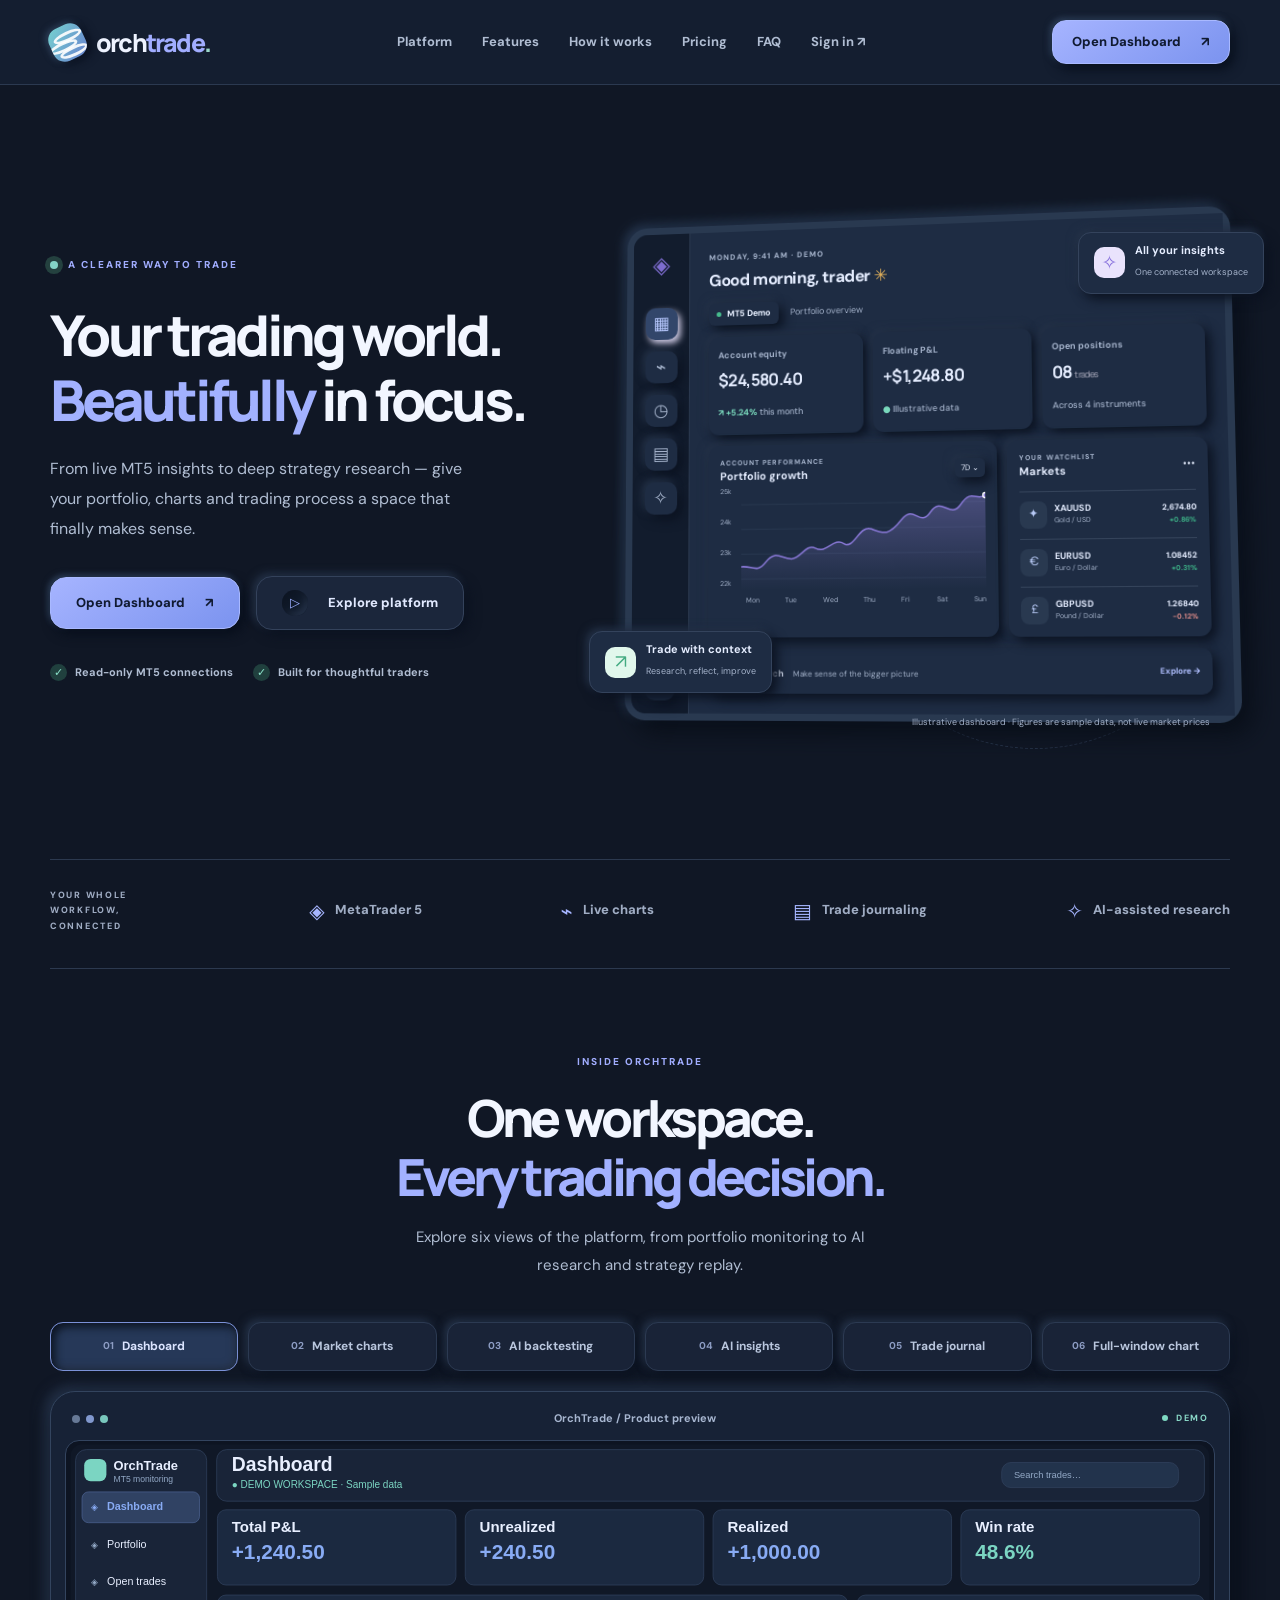
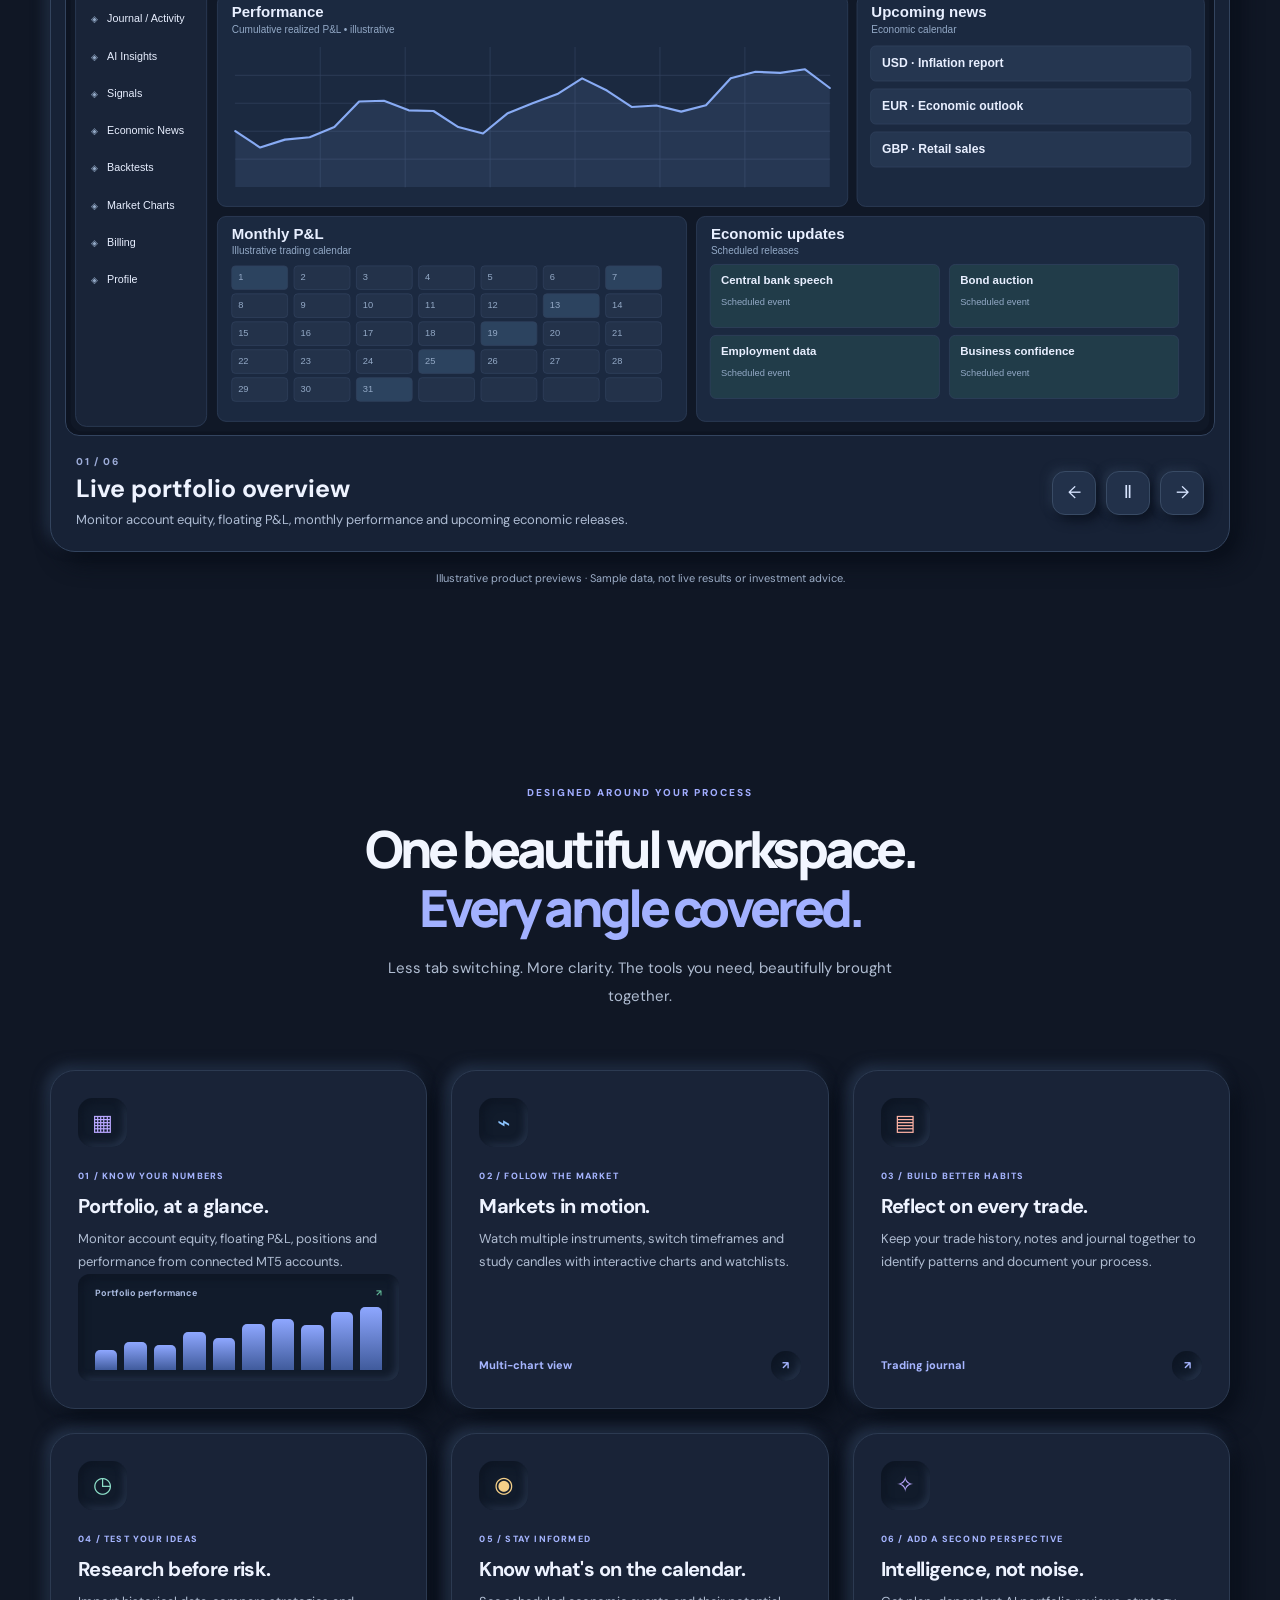
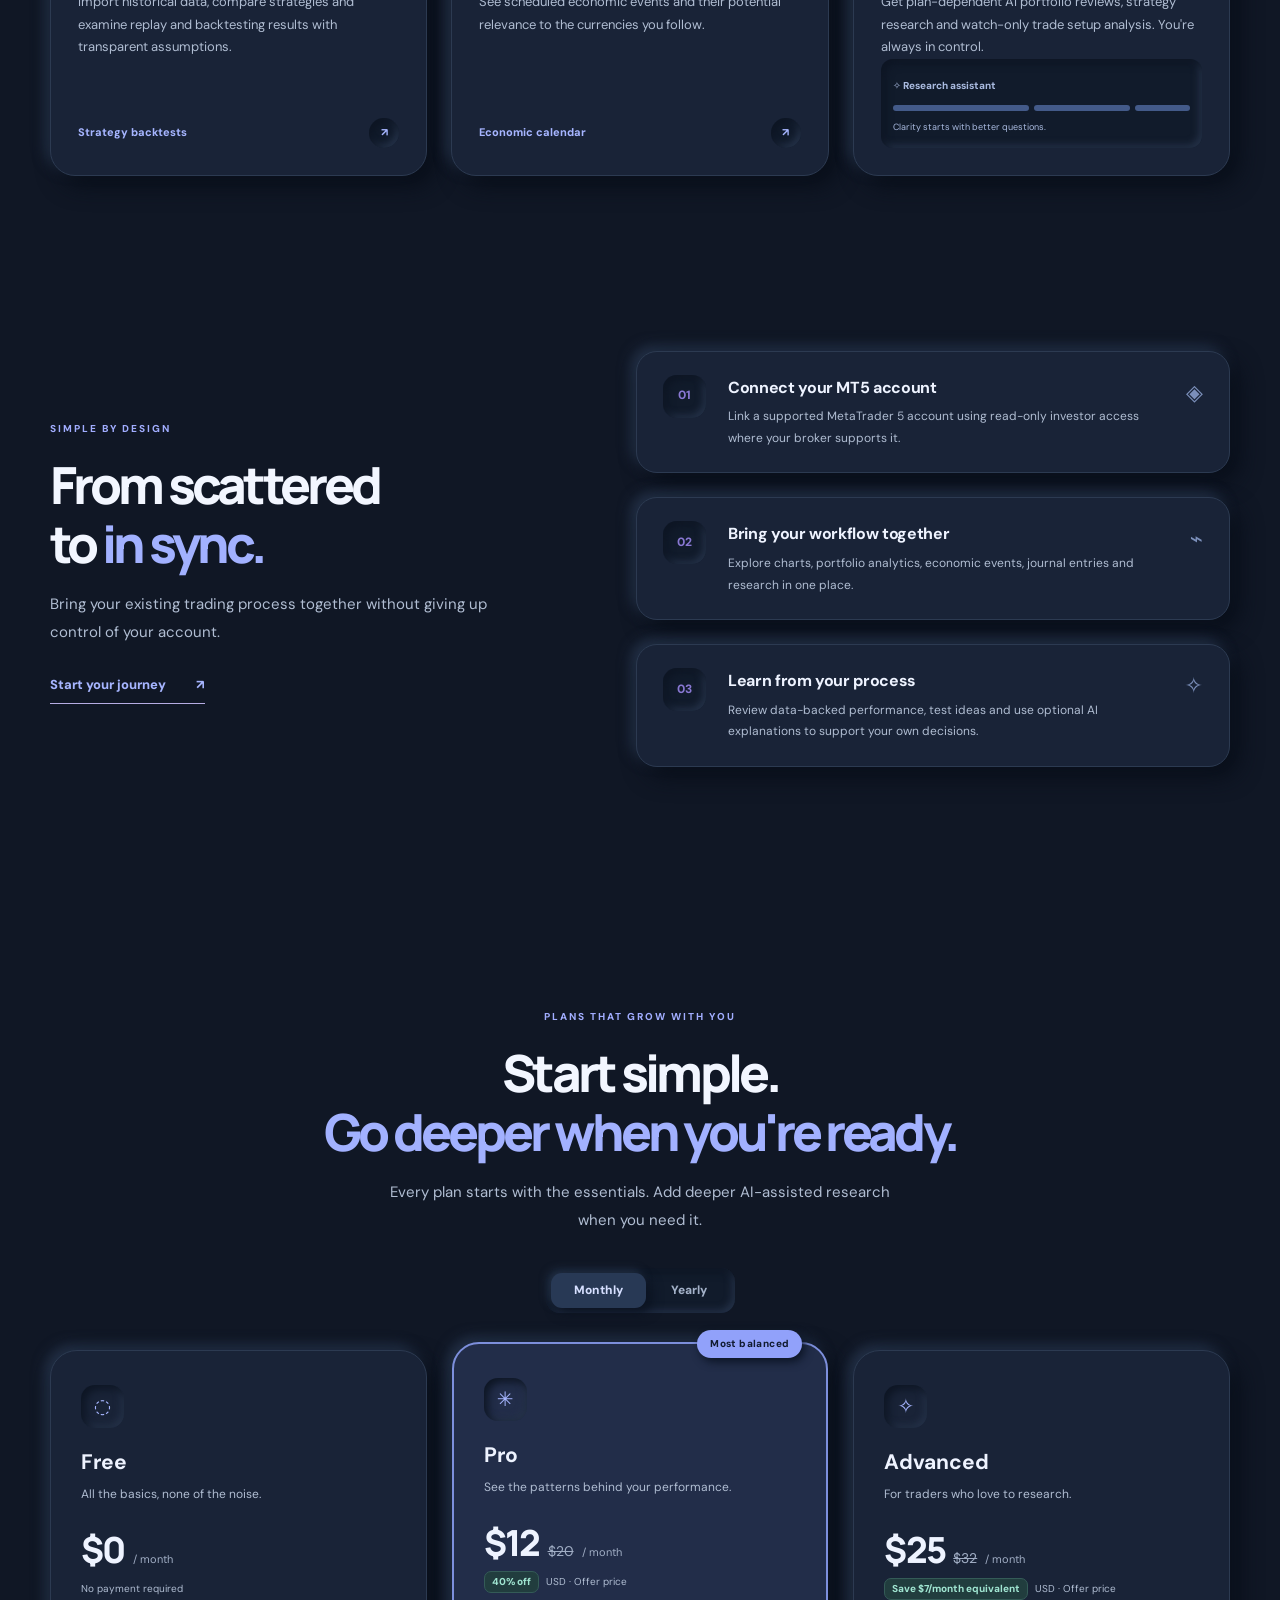
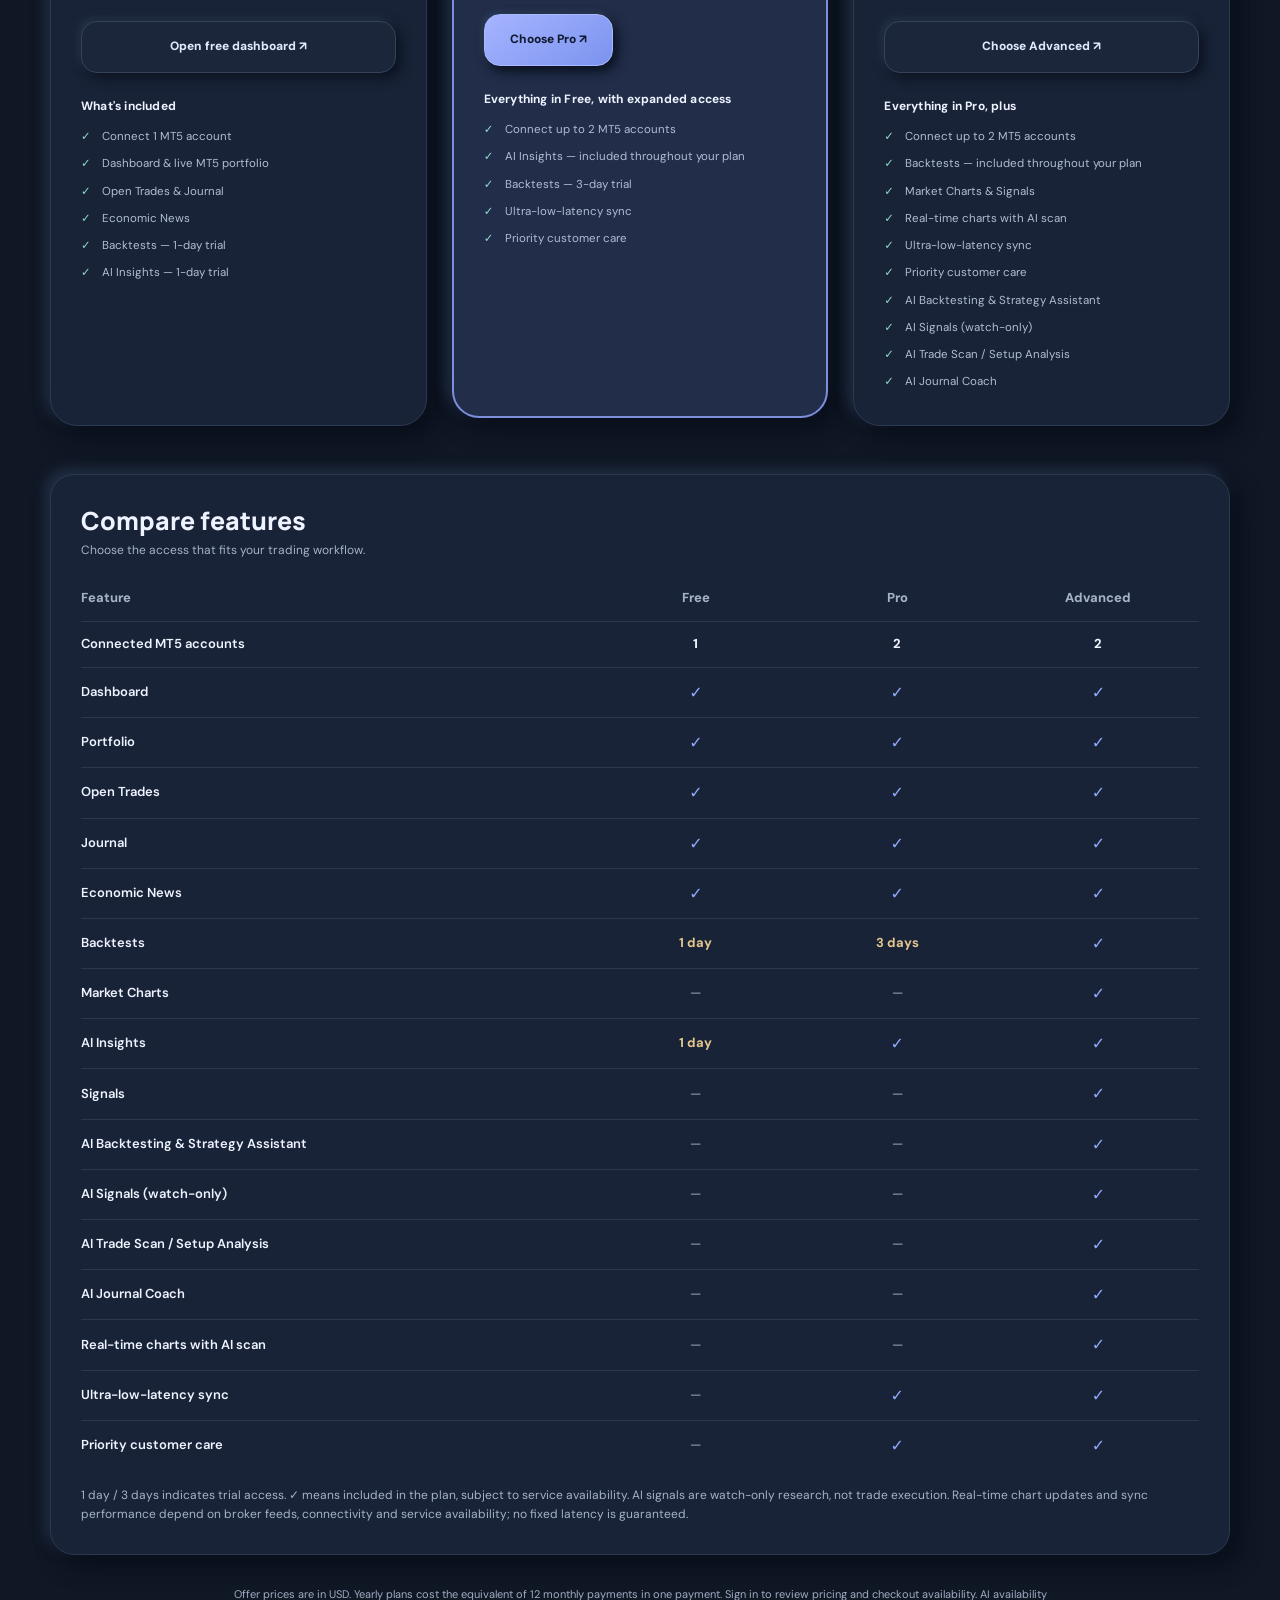
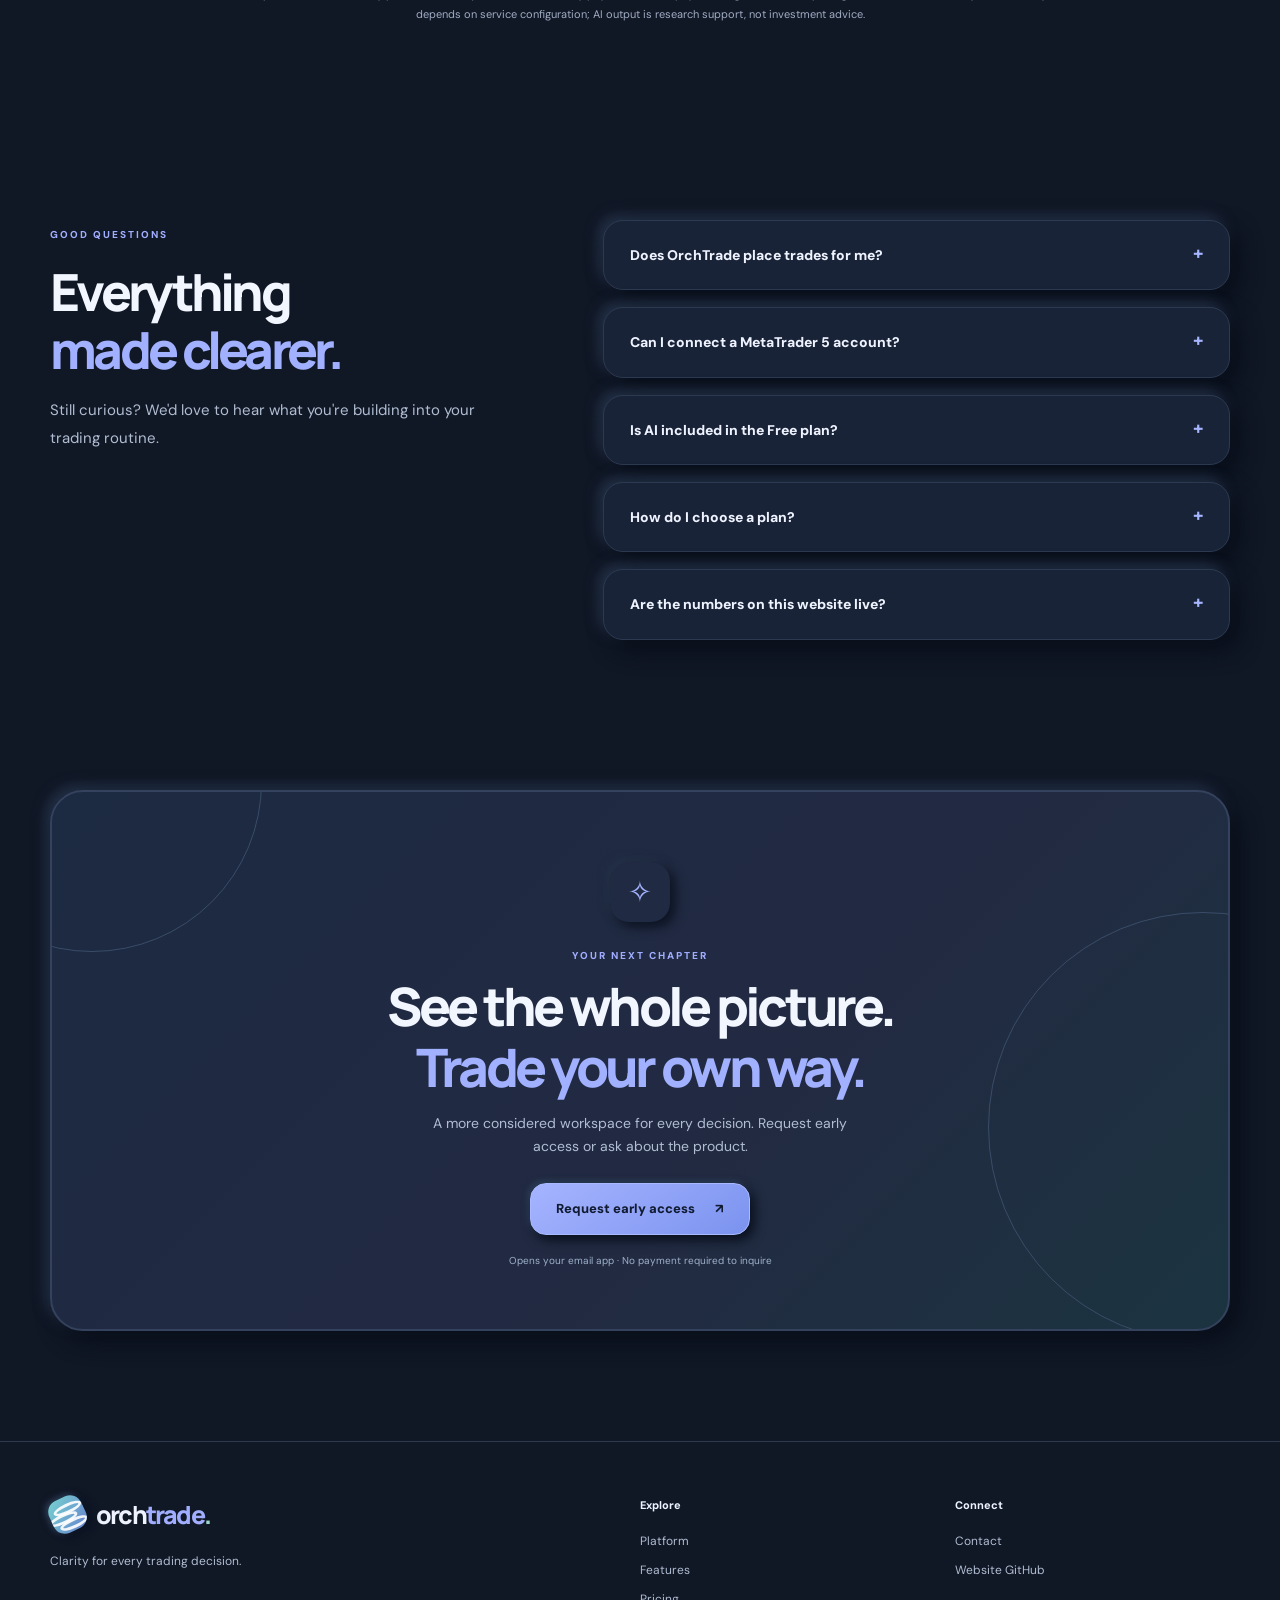
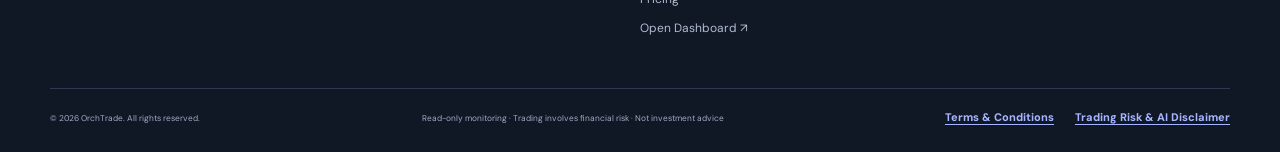
==== commit e91bb797: "fix: include ultra-low-latency sync in Pro plan" ====
--- a/index.html
+++ b/index.html
@@ -152,7 +152,7 @@
       <div class="billing-switch" role="group" aria-label="Billing period"><button type="button" class="active" data-period="monthly" aria-pressed="true">Monthly</button><button type="button" data-period="annual" aria-pressed="false">Yearly</button></div>
       <div class="pricing-grid">
         <article class="price-card"><div class="plan-icon">◌</div><h3>Free</h3><p>All the basics, none of the noise.</p><div class="price-line"><strong data-monthly="$0" data-annual="$0">$0</strong><span data-period-label>/ month</span></div><p class="billing-hint">No payment required</p><a href="https://app.orchtrade.com/" class="btn btn-outline">Open free dashboard ↗</a><h4>What's included</h4><ul class="plan-list"><li>Connect 1 MT5 account</li><li>Dashboard &amp; live MT5 portfolio</li><li>Open Trades &amp; Journal</li><li>Economic News</li><li>Backtests — 1-day trial</li><li>AI Insights — 1-day trial</li></ul></article>
-        <article class="price-card highlighted"><span class="popular-tag">Most balanced</span><div class="plan-icon">✳</div><h3>Pro</h3><p>See the patterns behind your performance.</p><div class="price-line"><strong data-monthly="$12" data-annual="$144">$12</strong><del class="original-price" data-monthly="$20" data-annual="$240">$20</del><span data-period-label>/ month</span></div><p class="billing-hint"><span class="offer-tag">40% off</span> USD · Offer price</p><a href="https://app.orchtrade.com/?plan=pro&amp;period=monthly" class="btn btn-primary" data-checkout-link>Choose Pro ↗</a><h4>Everything in Free, with expanded access</h4><ul class="plan-list"><li>Connect up to 2 MT5 accounts</li><li>AI Insights — included throughout your plan</li><li>Backtests — 3-day trial</li><li>Priority customer care</li></ul></article>
+        <article class="price-card highlighted"><span class="popular-tag">Most balanced</span><div class="plan-icon">✳</div><h3>Pro</h3><p>See the patterns behind your performance.</p><div class="price-line"><strong data-monthly="$12" data-annual="$144">$12</strong><del class="original-price" data-monthly="$20" data-annual="$240">$20</del><span data-period-label>/ month</span></div><p class="billing-hint"><span class="offer-tag">40% off</span> USD · Offer price</p><a href="https://app.orchtrade.com/?plan=pro&amp;period=monthly" class="btn btn-primary" data-checkout-link>Choose Pro ↗</a><h4>Everything in Free, with expanded access</h4><ul class="plan-list"><li>Connect up to 2 MT5 accounts</li><li>AI Insights — included throughout your plan</li><li>Backtests — 3-day trial</li><li>Ultra-low-latency sync</li><li>Priority customer care</li></ul></article>
         <article class="price-card"><div class="plan-icon">✧</div><h3>Advanced</h3><p>For traders who love to research.</p><div class="price-line"><strong data-monthly="$25" data-annual="$300">$25</strong><del class="original-price" data-monthly="$32" data-annual="$384">$32</del><span data-period-label>/ month</span></div><p class="billing-hint"><span class="offer-tag">Save $7/month equivalent</span> USD · Offer price</p><a href="https://app.orchtrade.com/?plan=advanced&amp;period=monthly" class="btn btn-outline" data-checkout-link>Choose Advanced ↗</a><h4>Everything in Pro, plus</h4><ul class="plan-list"><li>Connect up to 2 MT5 accounts</li><li>Backtests — included throughout your plan</li><li>Market Charts &amp; Signals</li><li>Real-time charts with AI scan</li><li>Ultra-low-latency sync</li><li>Priority customer care</li><li>AI Backtesting &amp; Strategy Assistant</li><li>AI Signals (watch-only)</li><li>AI Trade Scan / Setup Analysis</li><li>AI Journal Coach</li></ul></article>
       </div>
       <section class="plan-comparison" aria-labelledby="compare-plans-title">
@@ -177,7 +177,7 @@
             <tr><th scope="row">AI Trade Scan / Setup Analysis</th><td data-access="excluded"><span aria-label="Not included" role="img">—</span></td><td data-access="excluded"><span aria-label="Not included" role="img">—</span></td><td data-access="included"><span aria-label="Included" role="img">✓</span></td></tr>
             <tr><th scope="row">AI Journal Coach</th><td data-access="excluded"><span aria-label="Not included" role="img">—</span></td><td data-access="excluded"><span aria-label="Not included" role="img">—</span></td><td data-access="included"><span aria-label="Included" role="img">✓</span></td></tr>
             <tr><th scope="row">Real-time charts with AI scan</th><td data-access="excluded"><span aria-label="Not included" role="img">—</span></td><td data-access="excluded"><span aria-label="Not included" role="img">—</span></td><td data-access="included"><span aria-label="Included" role="img">✓</span></td></tr>
-            <tr><th scope="row">Ultra-low-latency sync</th><td data-access="excluded"><span aria-label="Not included" role="img">—</span></td><td data-access="excluded"><span aria-label="Not included" role="img">—</span></td><td data-access="included"><span aria-label="Included" role="img">✓</span></td></tr>
+            <tr><th scope="row">Ultra-low-latency sync</th><td data-access="excluded"><span aria-label="Not included" role="img">—</span></td><td data-access="included"><span aria-label="Included" role="img">✓</span></td><td data-access="included"><span aria-label="Included" role="img">✓</span></td></tr>
             <tr><th scope="row">Priority customer care</th><td data-access="excluded"><span aria-label="Not included" role="img">—</span></td><td data-access="included"><span aria-label="Included" role="img">✓</span></td><td data-access="included"><span aria-label="Included" role="img">✓</span></td></tr>
           </tbody>
         </table>
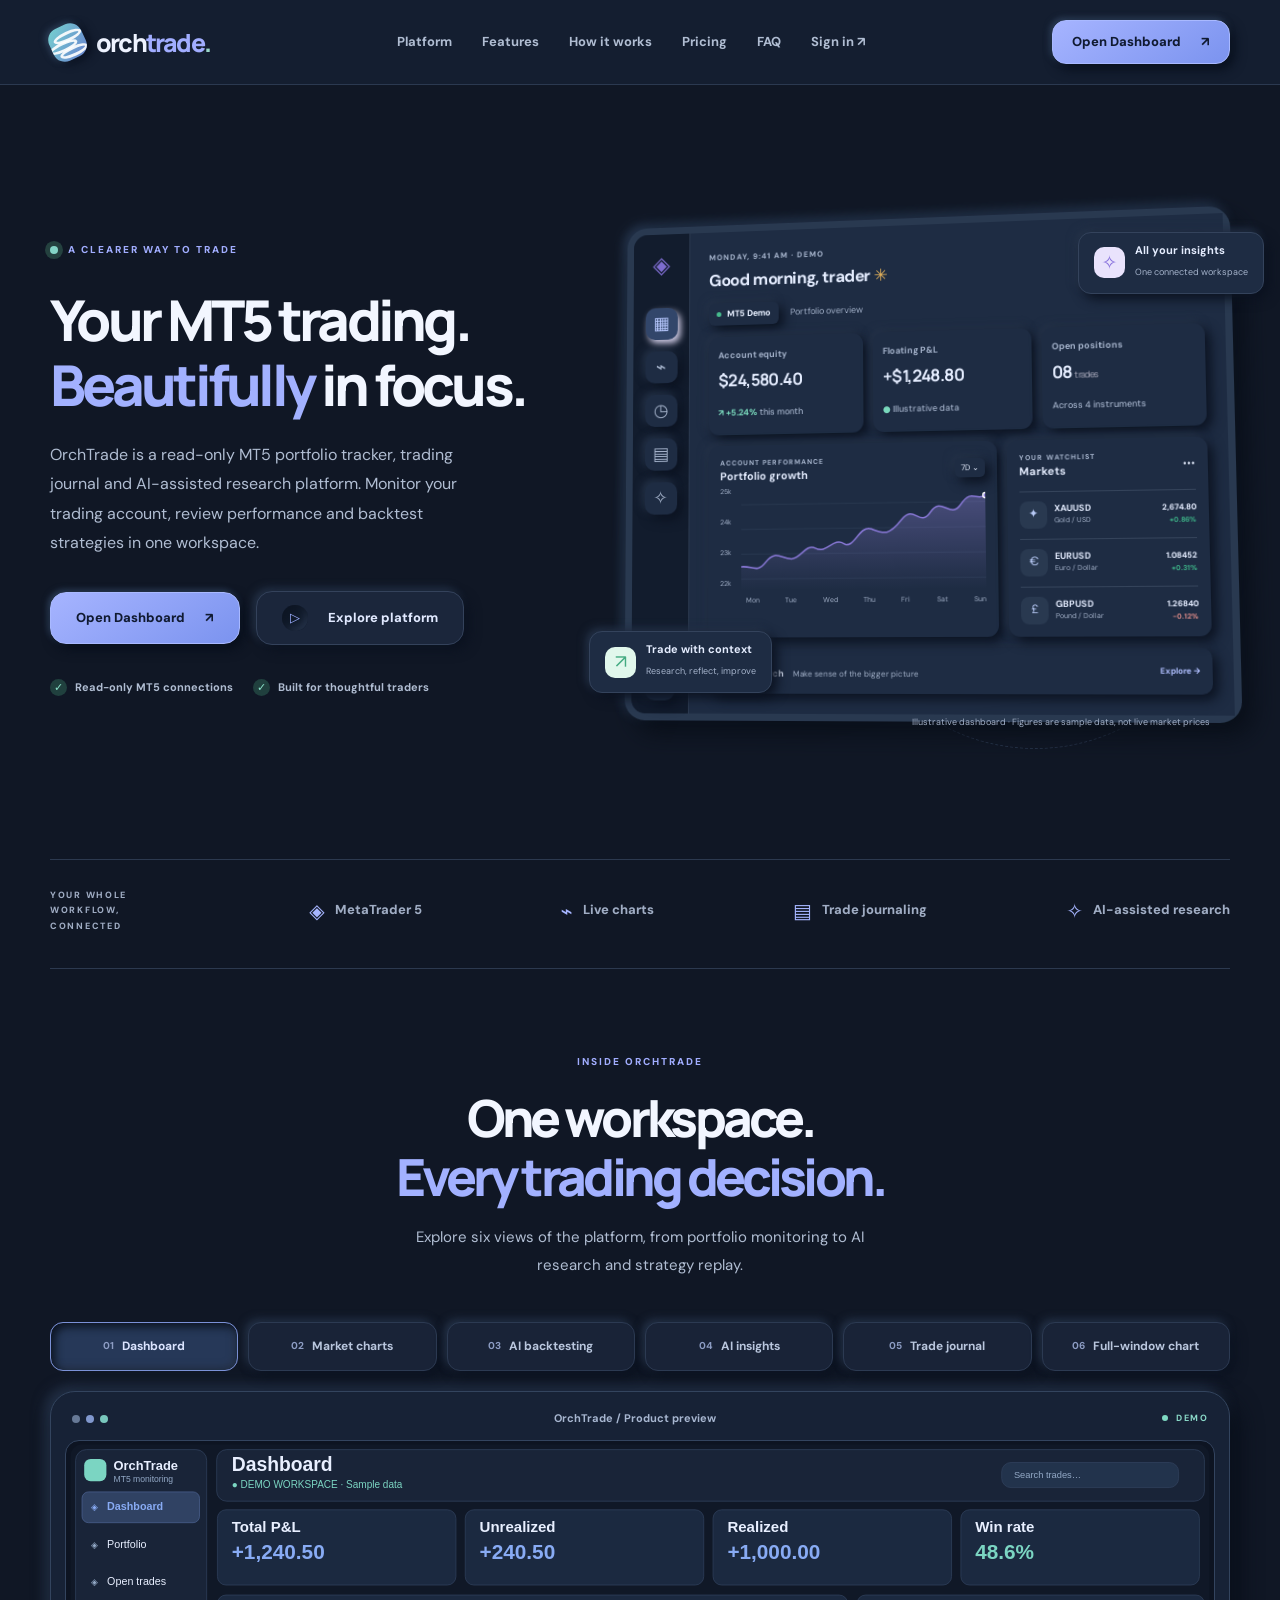
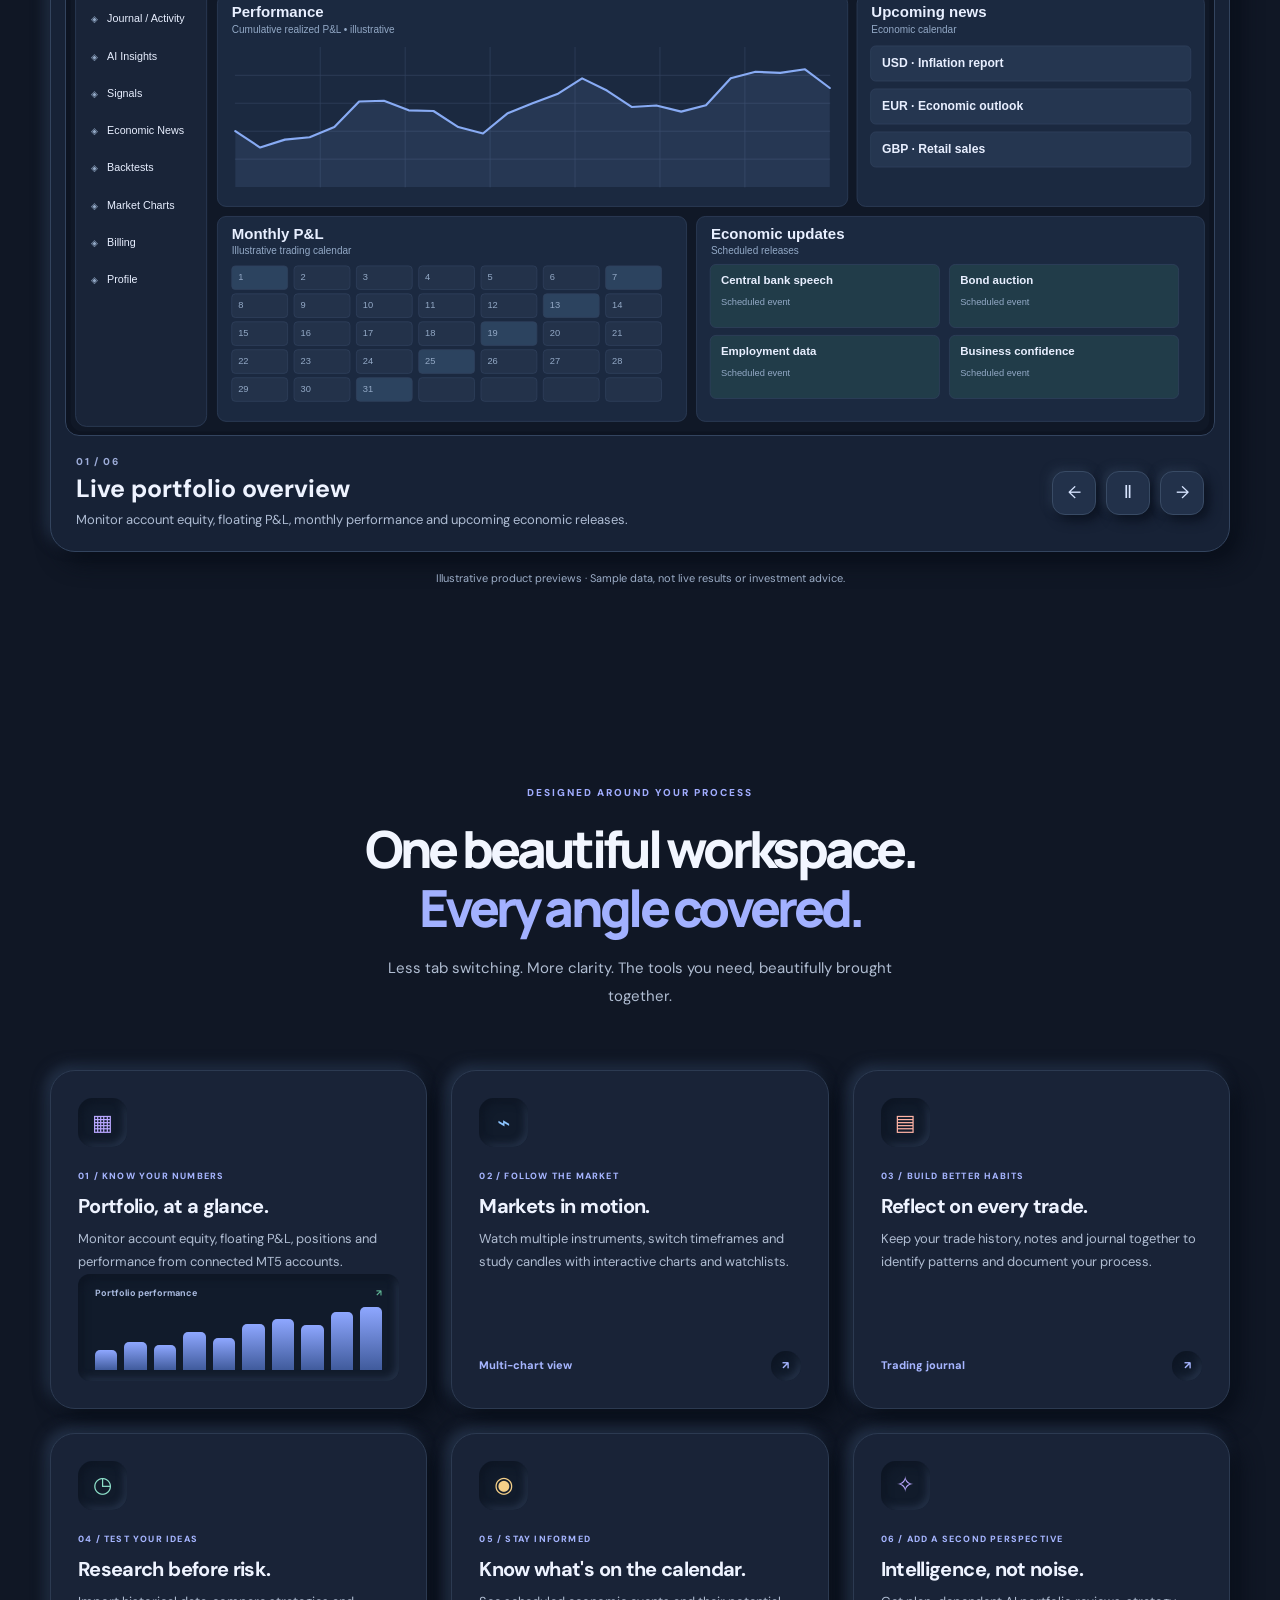
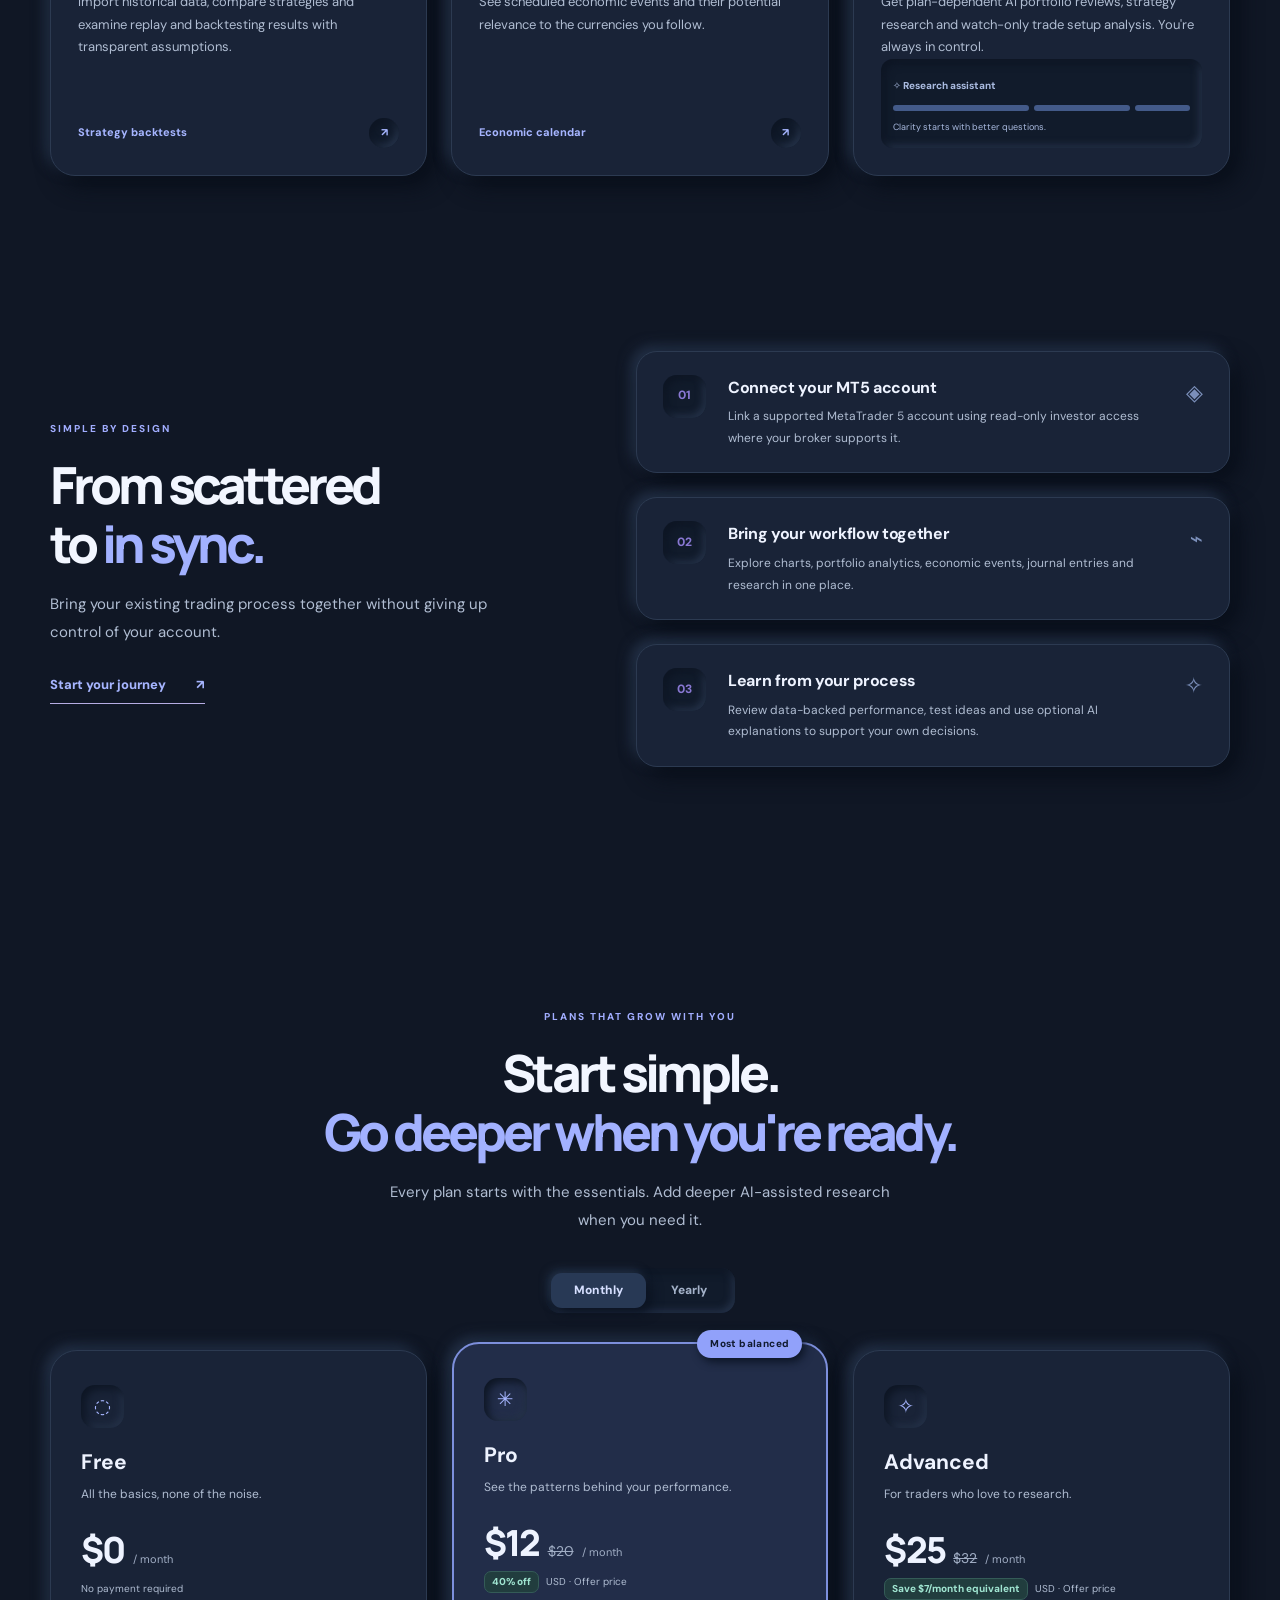
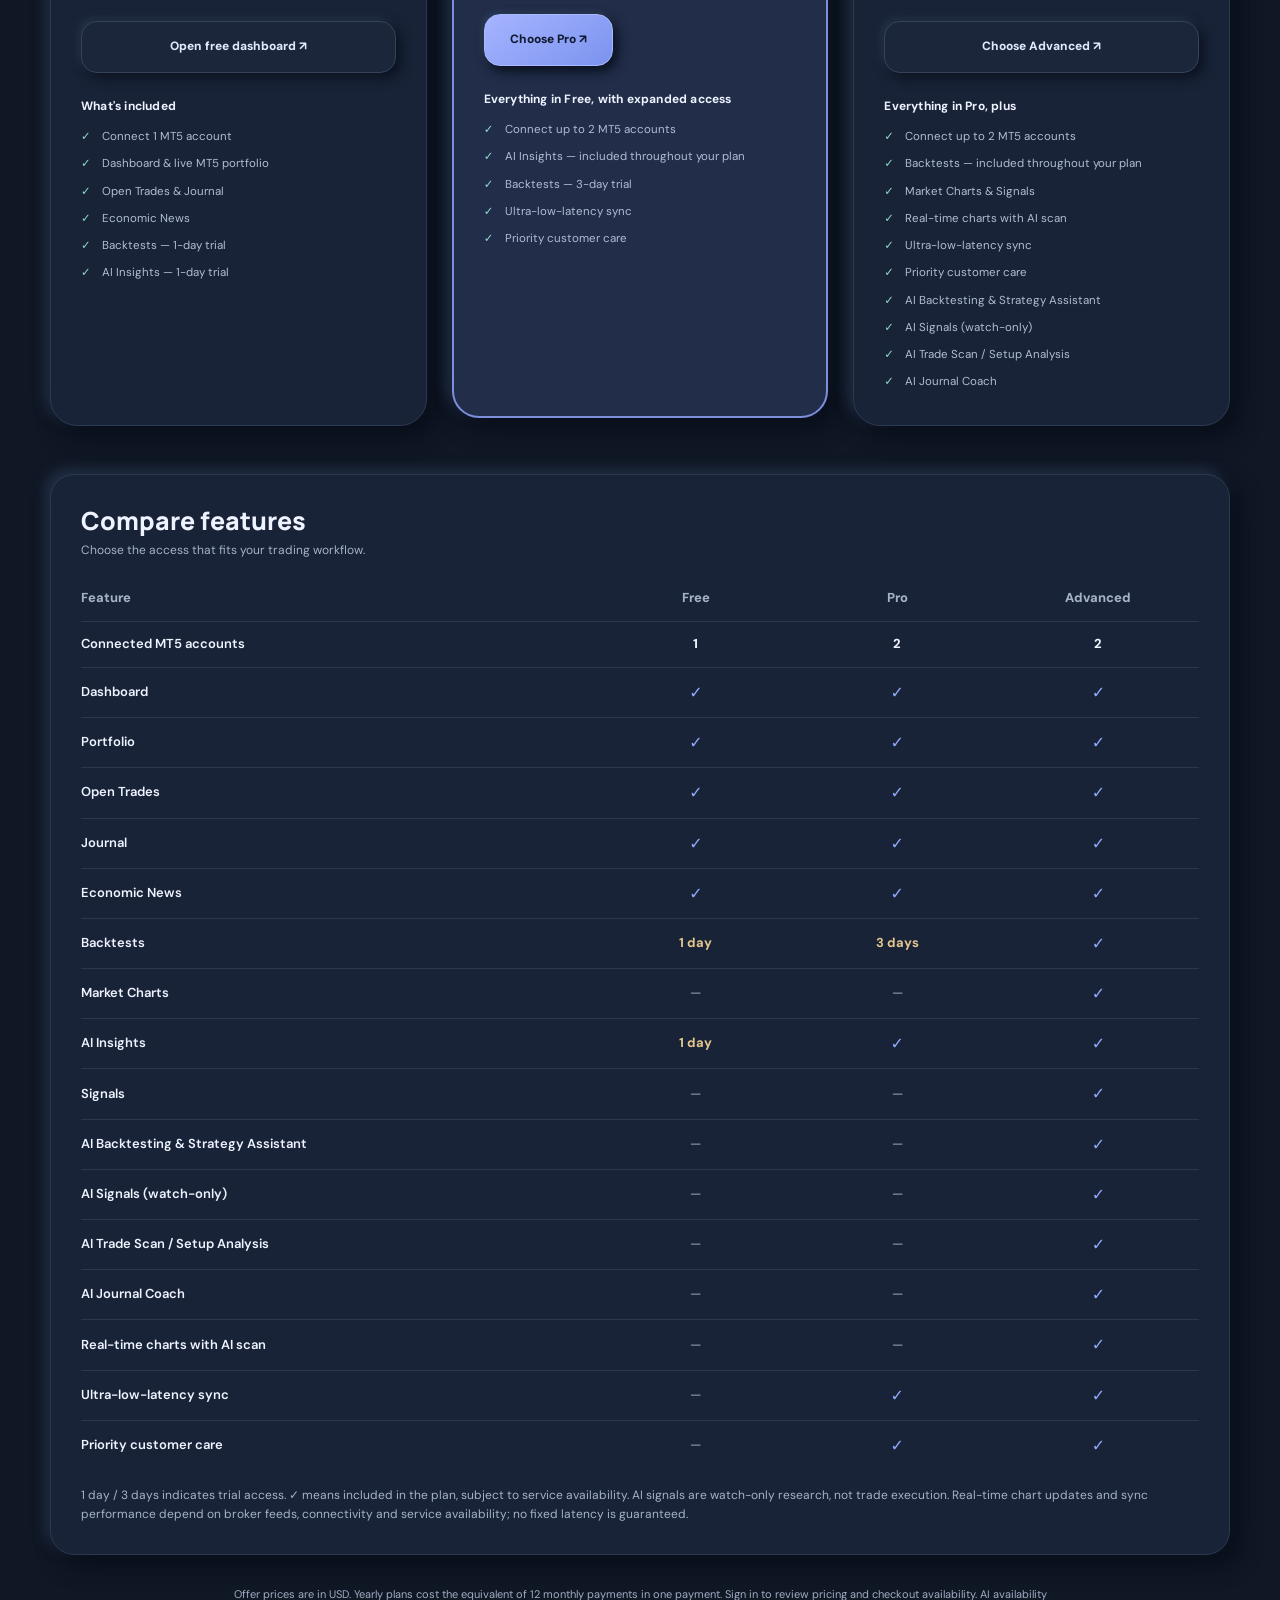
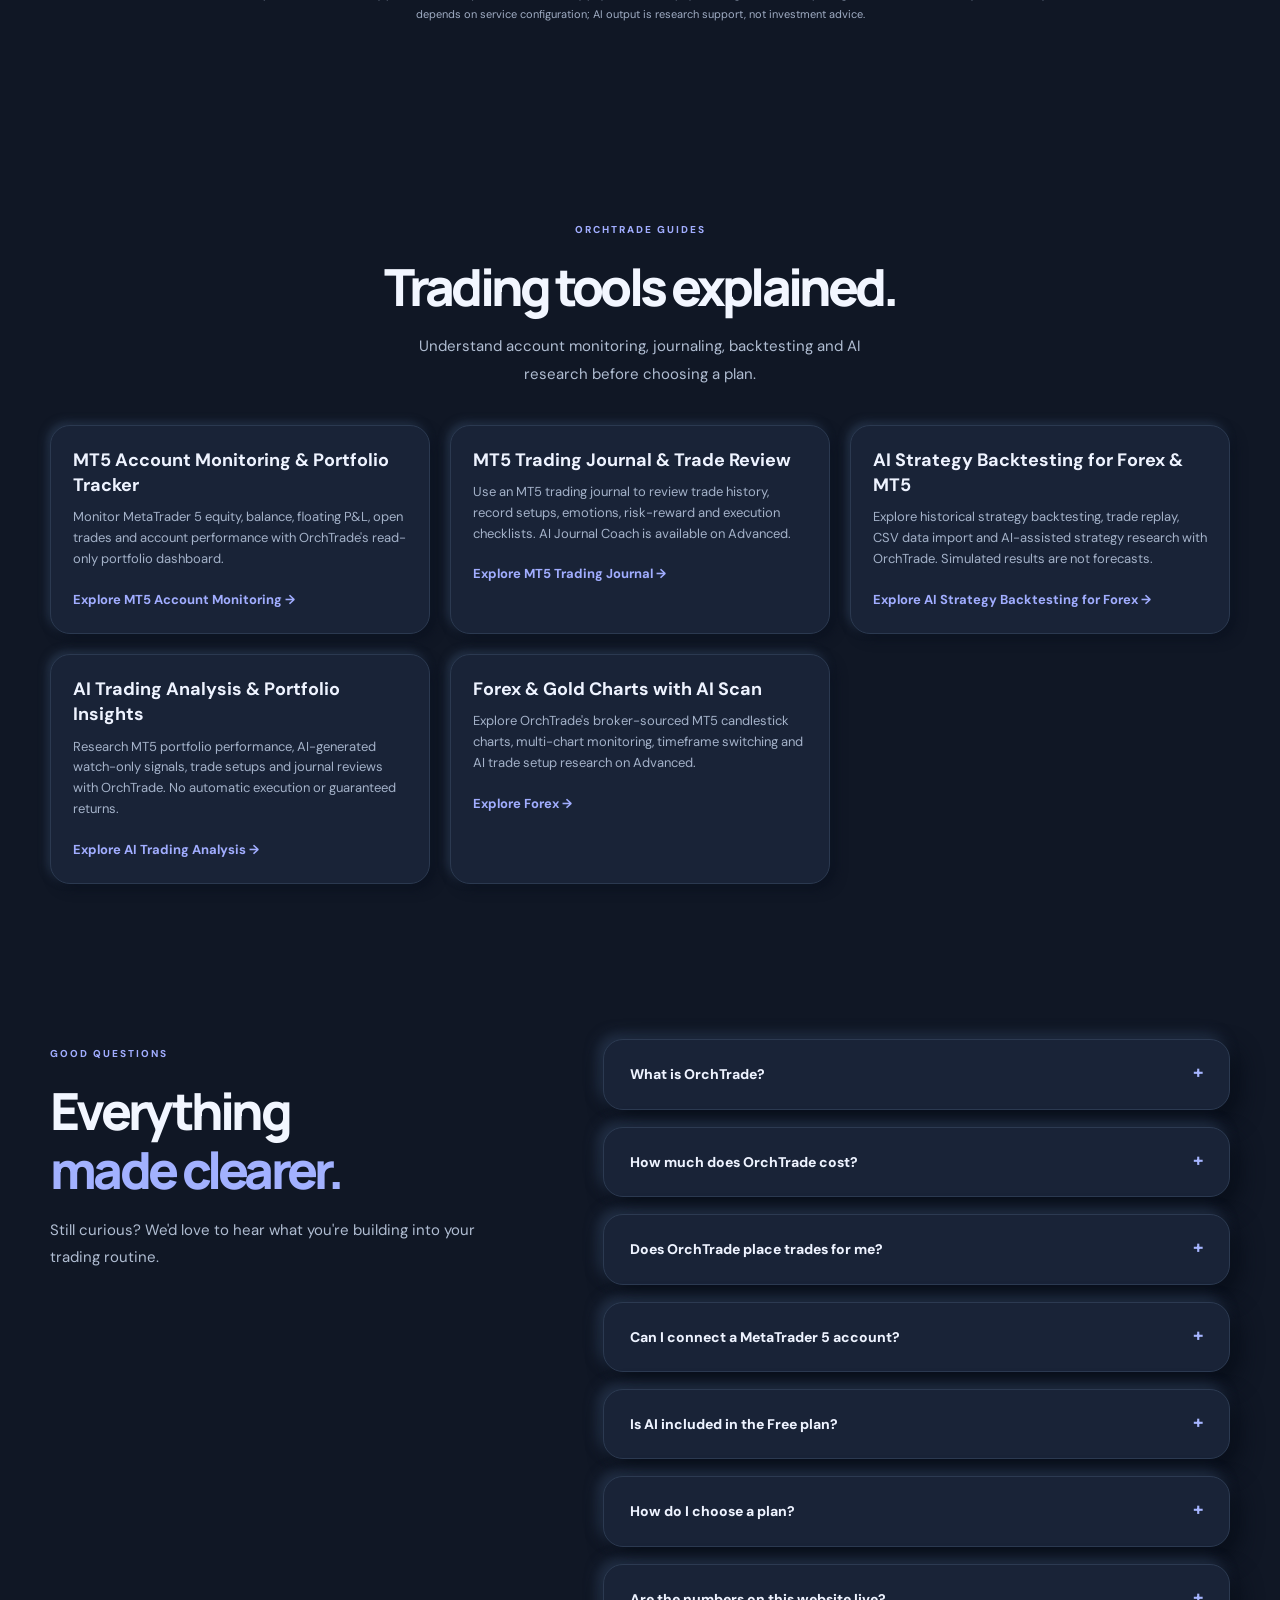
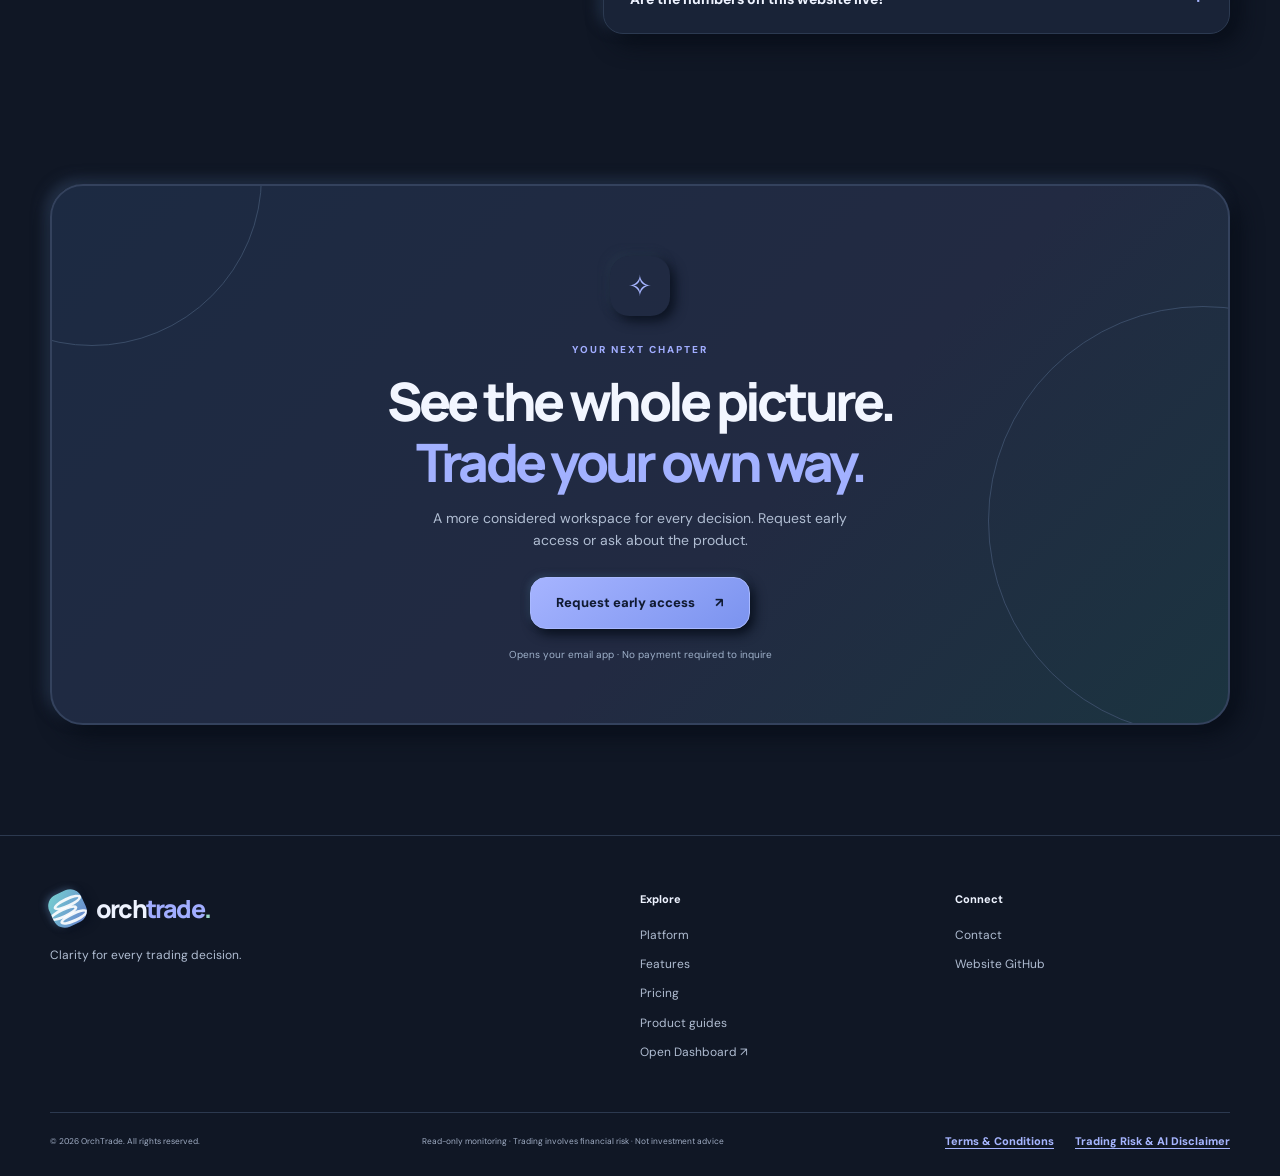
==== commit 5ff19917: "feat: improve search and AI discoverability with crawlable product guides" ====
--- a/index.html
+++ b/index.html
@@ -4,18 +4,22 @@
   <meta charset="utf-8">
   <meta name="viewport" content="width=device-width, initial-scale=1">
   <meta name="theme-color" content="#101725">
-  <meta name="description" content="OrchTrade brings your MT5 portfolio, multi-chart workspace, trading journal, backtests, economic calendar and optional AI research into one calm trading cockpit.">
-  <meta name="robots" content="index, follow">
+  <meta name="description" content="Monitor MT5 accounts, track trading performance, journal trades and explore AI backtesting, market charts and watch-only signals. Start with OrchTrade Free.">
+  <meta name="robots" content="index, follow, max-image-preview:large">
   <link rel="canonical" href="https://orchtrade.com/">
   <meta property="og:type" content="website">
-  <meta property="og:title" content="OrchTrade — Clarity for every trading decision">
-  <meta property="og:description" content="Your MT5 portfolio, charts, journal, backtests and research. Together in one beautifully considered workspace.">
+  <meta property="og:title" content="OrchTrade | MT5 Trading Journal, Portfolio Tracker &amp; AI Backtesting">
+  <meta property="og:description" content="Monitor MT5 accounts, track trading performance, journal trades and explore AI backtesting, market charts and watch-only signals. Start with OrchTrade Free.">
   <meta property="og:url" content="https://orchtrade.com/">
   <meta property="og:site_name" content="OrchTrade">
   <link rel="icon" href="/favicon.svg" type="image/svg+xml">
-  <link rel="stylesheet" href="/styles.css?v=offer-prices-3">
+  <link rel="stylesheet" href="/styles.css?v=seo-1">
   <script src="/site.js?v=dark-showcase-1" defer></script>
-  <title>OrchTrade — Clarity for every trading decision</title>
+  <meta name="twitter:card" content="summary">
+  <meta name="twitter:title" content="OrchTrade | MT5 Trading Journal, Portfolio Tracker &amp; AI Backtesting">
+  <meta name="twitter:description" content="Monitor MT5 accounts, track trading performance, journal trades and explore AI backtesting, market charts and watch-only signals. Start with OrchTrade Free.">
+  <script type="application/ld+json">{"@context":"https://schema.org","@graph":[{"@type":"Organization","@id":"https://orchtrade.com/#organization","name":"OrchTrade","url":"https://orchtrade.com/"},{"@type":"WebSite","@id":"https://orchtrade.com/#website","url":"https://orchtrade.com/","name":"OrchTrade","publisher":{"@id":"https://orchtrade.com/#organization"},"inLanguage":"en"},{"@type":"SoftwareApplication","@id":"https://orchtrade.com/#software","name":"OrchTrade","url":"https://orchtrade.com/","applicationCategory":"FinanceApplication","operatingSystem":"Web browser","description":"Monitor MT5 accounts, track trading performance, journal trades and explore AI backtesting, market charts and watch-only signals. Start with OrchTrade Free.","publisher":{"@id":"https://orchtrade.com/#organization"},"offers":[{"@type":"Offer","name":"Free","price":"0","priceCurrency":"USD","url":"https://orchtrade.com/#pricing"},{"@type":"Offer","name":"Pro monthly","price":"12","priceCurrency":"USD","url":"https://orchtrade.com/#pricing","priceSpecification":{"@type":"UnitPriceSpecification","price":"12","priceCurrency":"USD","unitText":"month"}},{"@type":"Offer","name":"Advanced monthly","price":"25","priceCurrency":"USD","url":"https://orchtrade.com/#pricing","priceSpecification":{"@type":"UnitPriceSpecification","price":"25","priceCurrency":"USD","unitText":"month"}}],"featureList":["MT5 read-only account monitoring","Portfolio analytics","Trading journal","Economic news","Plan-dependent AI insights and strategy backtesting","Advanced market charts and watch-only signals"]}]}</script>
+  <title>OrchTrade | MT5 Trading Journal, Portfolio Tracker &amp; AI Backtesting</title>
 </head>
 <body>
   <a class="skip-link" href="#main">Skip to content</a>
@@ -41,8 +45,8 @@
       <div class="container hero-layout">
         <div class="hero-copy">
           <span class="eyebrow"><span class="eyebrow-dot"></span> A clearer way to trade</span>
-          <h1>Your trading world.<br><em>Beautifully</em> in focus.</h1>
-          <p class="hero-lead">From live MT5 insights to deep strategy research — give your portfolio, charts and trading process a space that finally makes sense.</p>
+          <h1>Your MT5 trading.<br><em>Beautifully</em> in focus.</h1>
+          <p class="hero-lead">OrchTrade is a read-only MT5 portfolio tracker, trading journal and AI-assisted research platform. Monitor your trading account, review performance and backtest strategies in one workspace.</p>
           <div class="hero-actions">
             <a class="btn btn-primary" href="https://app.orchtrade.com/" title="Open the OrchTrade trading dashboard">Open Dashboard <span aria-hidden="true">↗</span></a>
             <a class="btn btn-soft" href="#product-showcase"><span class="play-orbit" aria-hidden="true">▷</span> Explore platform</a>
@@ -186,7 +190,14 @@
       <p class="pricing-disclaimer">Offer prices are in USD. Yearly plans cost the equivalent of 12 monthly payments in one payment. Sign in to review pricing and checkout availability. AI availability depends on service configuration; AI output is research support, not investment advice.</p>
     </div></section>
 
+<section class="section-pad seo-guides container" id="guides" aria-labelledby="guide-title"><div class="section-heading centered"><span class="eyebrow">ORCHTRADE GUIDES</span><h2 id="guide-title">Trading tools explained.</h2><p>Understand account monitoring, journaling, backtesting and AI research before choosing a plan.</p></div><div class="guide-grid"><article class="guide-card"><h3><a href="/mt5-account-monitoring/">MT5 Account Monitoring &amp; Portfolio Tracker</a></h3><p>Monitor MetaTrader 5 equity, balance, floating P&amp;L, open trades and account performance with OrchTrade's read-only portfolio dashboard.</p><a class="guide-link" href="/mt5-account-monitoring/">Explore MT5 Account Monitoring →</a></article>
+<article class="guide-card"><h3><a href="/trading-journal/">MT5 Trading Journal &amp; Trade Review</a></h3><p>Use an MT5 trading journal to review trade history, record setups, emotions, risk-reward and execution checklists. AI Journal Coach is available on Advanced.</p><a class="guide-link" href="/trading-journal/">Explore MT5 Trading Journal →</a></article>
+<article class="guide-card"><h3><a href="/ai-backtesting/">AI Strategy Backtesting for Forex &amp; MT5</a></h3><p>Explore historical strategy backtesting, trade replay, CSV data import and AI-assisted strategy research with OrchTrade. Simulated results are not forecasts.</p><a class="guide-link" href="/ai-backtesting/">Explore AI Strategy Backtesting for Forex →</a></article>
+<article class="guide-card"><h3><a href="/ai-trading-analysis/">AI Trading Analysis &amp; Portfolio Insights</a></h3><p>Research MT5 portfolio performance, AI-generated watch-only signals, trade setups and journal reviews with OrchTrade. No automatic execution or guaranteed returns.</p><a class="guide-link" href="/ai-trading-analysis/">Explore AI Trading Analysis →</a></article>
+<article class="guide-card"><h3><a href="/forex-market-charts/">Forex &amp; Gold Charts with AI Scan</a></h3><p>Explore OrchTrade's broker-sourced MT5 candlestick charts, multi-chart monitoring, timeframe switching and AI trade setup research on Advanced.</p><a class="guide-link" href="/forex-market-charts/">Explore Forex →</a></article></div></section>
     <section class="faq section-pad" id="faq"><div class="container faq-layout"><div class="section-heading"><span class="eyebrow">GOOD QUESTIONS</span><h2>Everything<br><em>made clearer.</em></h2><p>Still curious? We'd love to hear what you're building into your trading routine.</p></div><div class="faq-items">
+      <details><summary>What is OrchTrade? <span aria-hidden="true">+</span></summary><p>OrchTrade is a web-based trading analytics and research platform for supported MT5 accounts. It combines account monitoring, trading journals, economic news and plan-dependent AI insights, backtesting and charts. It is not a broker and does not execute trades.</p></details>
+      <details><summary>How much does OrchTrade cost? <span aria-hidden="true">+</span></summary><p>Free is $0, Pro is $12 per month and Advanced is $25 per month at current USD offer prices. Yearly prepaid access costs $144 and $300 respectively. Check available currency, taxes and final price in the dashboard.</p></details>
       <details><summary>Does OrchTrade place trades for me? <span aria-hidden="true">+</span></summary><p>No. OrchTrade is designed as a read-only monitoring and research platform. AI trade setups are watch-only research, not orders or guaranteed outcomes.</p></details>
       <details><summary>Can I connect a MetaTrader 5 account? <span aria-hidden="true">+</span></summary><p>Free supports 1 connected MT5 account; Pro and Advanced support up to 2 each. Where available, use the broker's investor/read-only credentials. Connection availability depends on your broker and deployment.</p></details>
       <details><summary>Is AI included in the Free plan? <span aria-hidden="true">+</span></summary><p>Yes. Free includes a 1-day AI Insights trial and a 1-day Backtests trial. Pro includes AI Insights throughout the plan and a 3-day Backtests trial. Advanced includes Backtests, AI Insights, Market Charts, Signals and additional AI research tools.</p></details>
@@ -196,5 +207,5 @@
 
     <section class="contact-section" id="contact"><div class="container"><div class="contact-panel"><div class="contact-orb" aria-hidden="true">✧</div><span class="eyebrow">YOUR NEXT CHAPTER</span><h2>See the whole picture.<br><em>Trade your own way.</em></h2><p>A more considered workspace for every decision. Request early access or ask about the product.</p><a class="btn btn-primary" href="mailto:yogesh.pandey@orchstring.com?subject=OrchTrade%20%E2%80%94%20Early%20Access">Request early access <span aria-hidden="true">↗</span></a><small>Opens your email app · No payment required to inquire</small></div></div></section>
   </main>
-  <footer class="footer"><div class="container footer-grid"><div><a class="brand" href="#top"><span class="brand-mark" aria-hidden="true"><span></span><span></span><span></span></span><span>orch<span class="brand-accent">trade</span><span class="brand-dot">.</span></span></a><p>Clarity for every trading decision.</p></div><div><span>Explore</span><a href="#platform">Platform</a><a href="#features">Features</a><a href="#pricing">Pricing</a><a href="https://app.orchtrade.com/">Open Dashboard ↗</a></div><div><span>Connect</span><a href="mailto:yogesh.pandey@orchstring.com?subject=OrchTrade%20Enquiry">Contact</a><a href="https://github.com/thedeveloperyug/Orchtrade-web" target="_blank" rel="noopener noreferrer">Website GitHub</a></div></div><div class="container footer-bottom"><small>© <span id="year">2026</span> OrchTrade. All rights reserved.</small><small>Read-only monitoring · Trading involves financial risk · Not investment advice</small><nav class="footer-legal-nav" aria-label="Legal information"><a href="/terms-and-conditions/">Terms &amp; Conditions</a><a href="/disclaimer/">Trading Risk &amp; AI Disclaimer</a></nav></div></footer>
+  <footer class="footer"><div class="container footer-grid"><div><a class="brand" href="#top"><span class="brand-mark" aria-hidden="true"><span></span><span></span><span></span></span><span>orch<span class="brand-accent">trade</span><span class="brand-dot">.</span></span></a><p>Clarity for every trading decision.</p></div><div><span>Explore</span><a href="#platform">Platform</a><a href="#features">Features</a><a href="#pricing">Pricing</a><a href="#guides">Product guides</a><a href="https://app.orchtrade.com/">Open Dashboard ↗</a></div><div><span>Connect</span><a href="mailto:yogesh.pandey@orchstring.com?subject=OrchTrade%20Enquiry">Contact</a><a href="https://github.com/thedeveloperyug/Orchtrade-web" target="_blank" rel="noopener noreferrer">Website GitHub</a></div></div><div class="container footer-bottom"><small>© <span id="year">2026</span> OrchTrade. All rights reserved.</small><small>Read-only monitoring · Trading involves financial risk · Not investment advice</small><nav class="footer-legal-nav" aria-label="Legal information"><a href="/terms-and-conditions/">Terms &amp; Conditions</a><a href="/disclaimer/">Trading Risk &amp; AI Disclaimer</a></nav></div></footer>
 </body></html>
--- a/styles.css
+++ b/styles.css
@@ -325,3 +325,6 @@
 /* Offer prices and plan limits */
 .price-line{flex-wrap:wrap;gap:3px 8px;align-items:baseline}.price-line .original-price{font-size:14px;color:#a0adc4;text-decoration-thickness:1px;white-space:nowrap}.price-line [data-period-label]{white-space:nowrap}.price-card .billing-hint{display:flex;align-items:center;gap:7px;flex-wrap:wrap;min-height:25px}.offer-tag{display:inline-block;color:#a0e5d1;background:#213d3e;border:1px solid #345b57;border-radius:7px;padding:3px 7px;font-weight:800;font-size:10px;line-height:1.4}.plan-table td[data-access="limit"]{font-weight:800;color:var(--ink)}
 @media(max-width:420px){.price-line .original-price{font-size:13px}}
+
+/* Search-friendly product guides: native HTML links, lightweight responsive layout. */
+.seo-guides{padding-block:75px}.guide-grid{display:grid;grid-template-columns:repeat(3,minmax(0,1fr));gap:20px;margin-top:36px}.guide-card{background:var(--panel);border:1px solid var(--border);box-shadow:var(--shadow-small);border-radius:20px;padding:22px;min-width:0}.guide-card h3{font-size:18px;line-height:1.4;margin:0 0 9px}.guide-card p{font-size:13px;color:var(--muted);margin:0 0 16px}.guide-link,.guide-breadcrumb a{color:var(--violet);font-size:13px;font-weight:700}.guide-link:hover,.guide-card h3 a:hover{text-decoration:underline}.guide-breadcrumb{font-size:12px;color:var(--muted)}.guide-image{margin:0 0 24px}.guide-image img{display:block;width:100%;height:auto;border:1px solid var(--border);border-radius:12px;background:#0d1422}.guide-image figcaption{font-size:11px;color:var(--muted);margin-top:8px}.guide-article p{font-size:15px}.guide-article .legal-note a{color:inherit;text-decoration:underline}.guide-main .legal-top h1{max-width:900px}@media(max-width:900px){.guide-grid{grid-template-columns:repeat(2,minmax(0,1fr))}}@media(max-width:560px){.seo-guides{padding-block:50px}.guide-grid{grid-template-columns:1fr;gap:14px;margin-top:25px}.guide-card{padding:19px}.guide-article p{font-size:13px}}
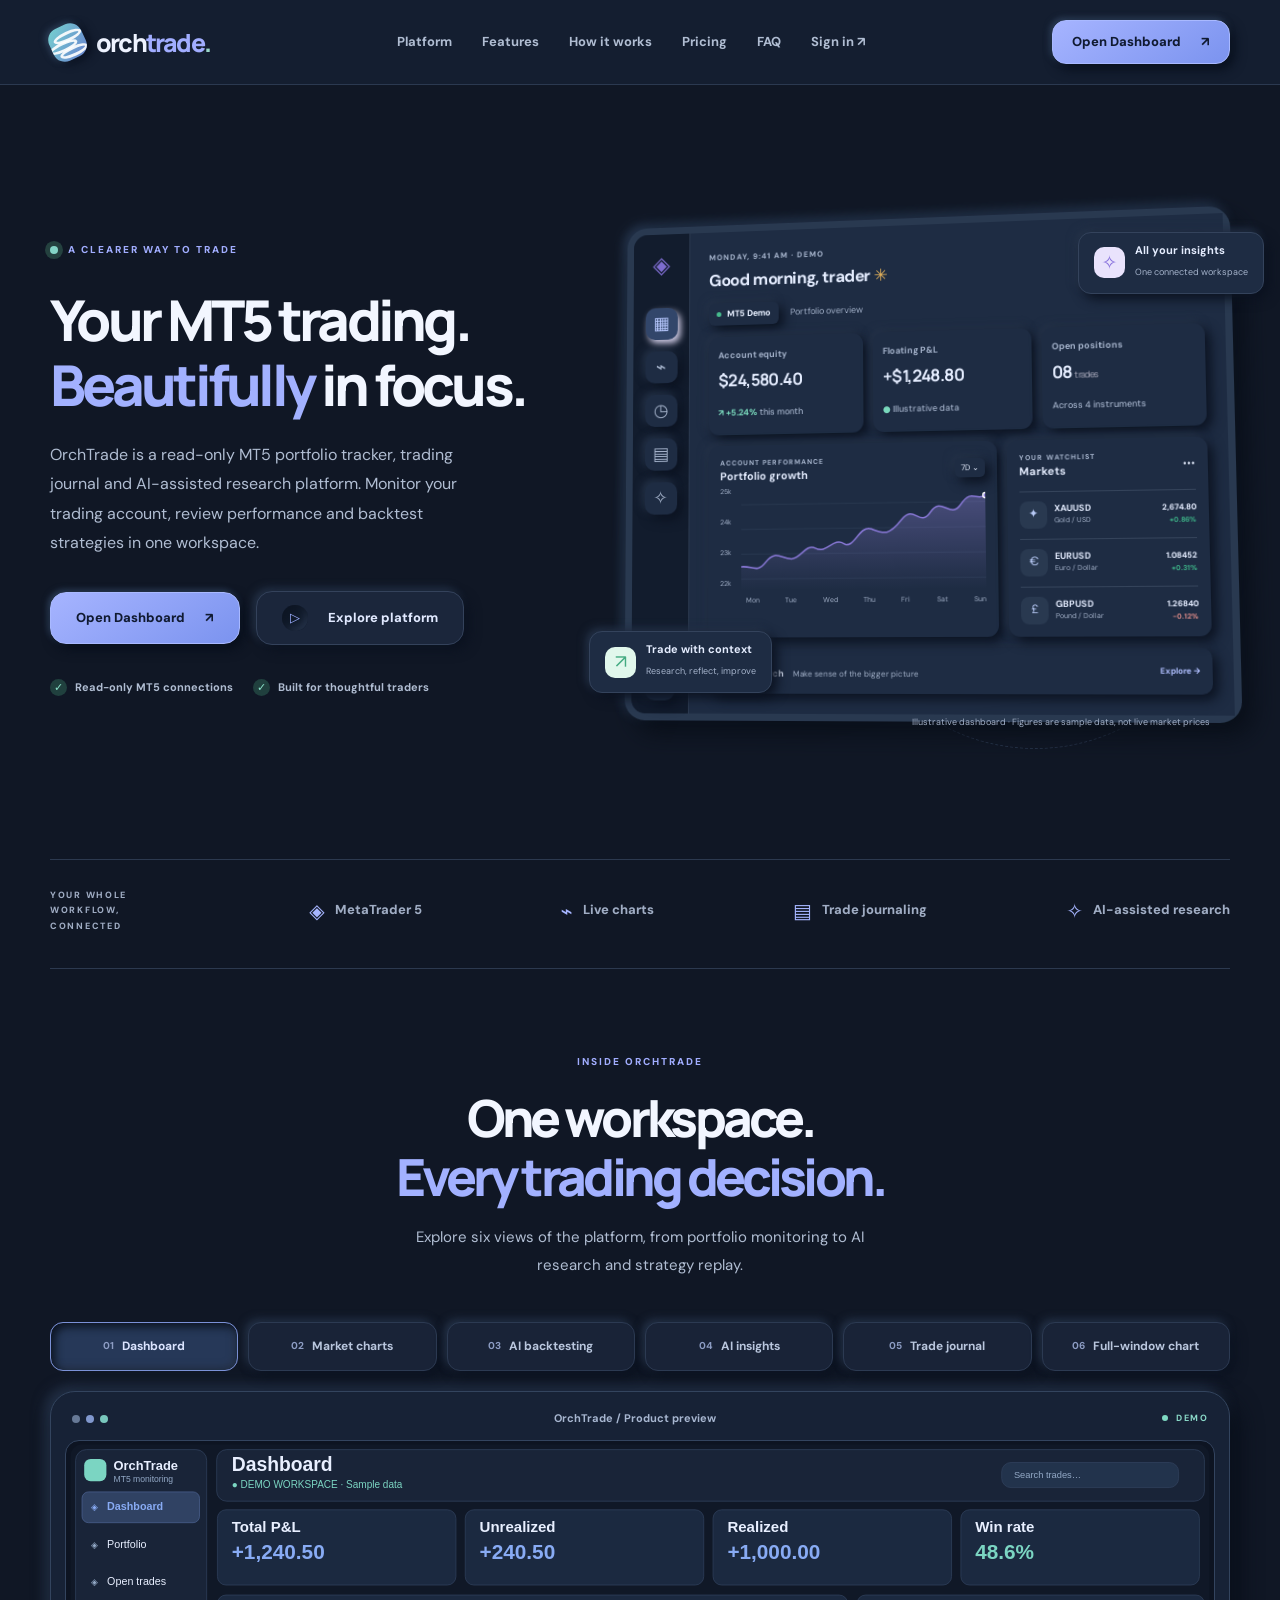
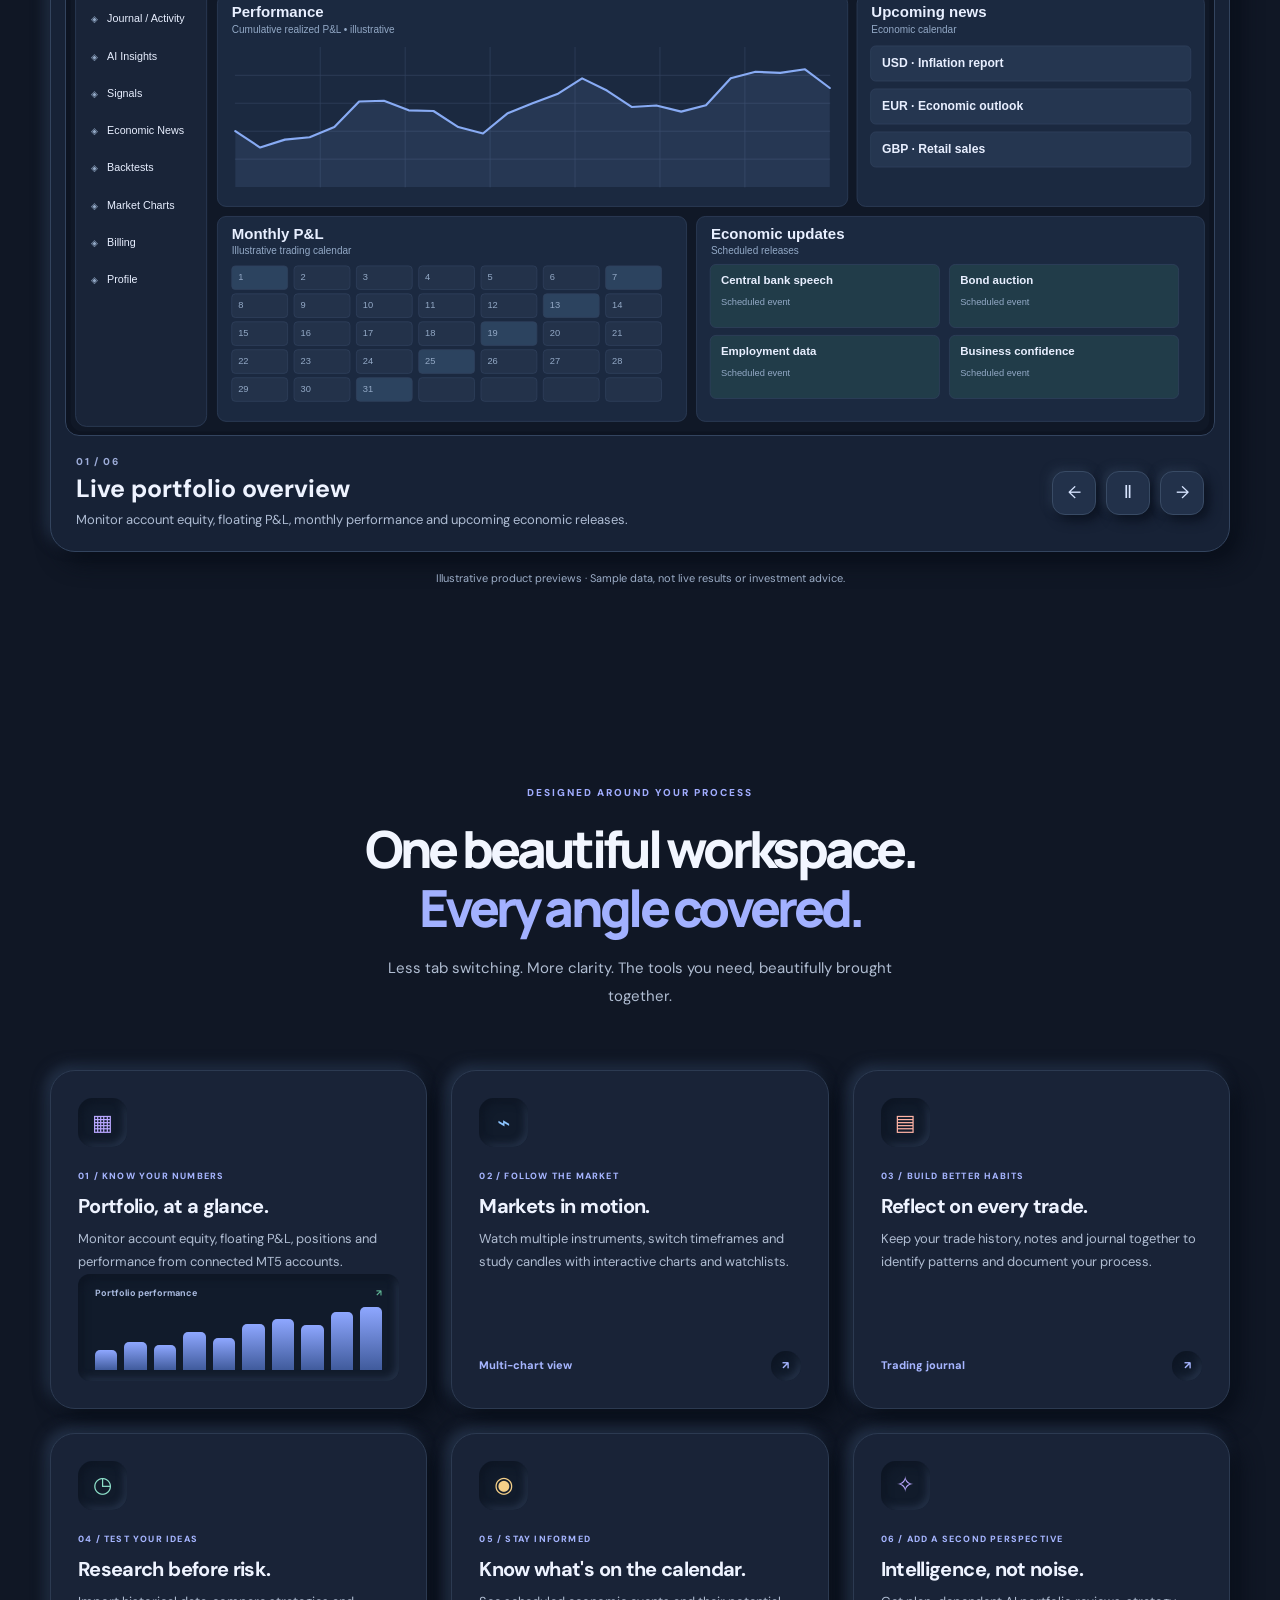
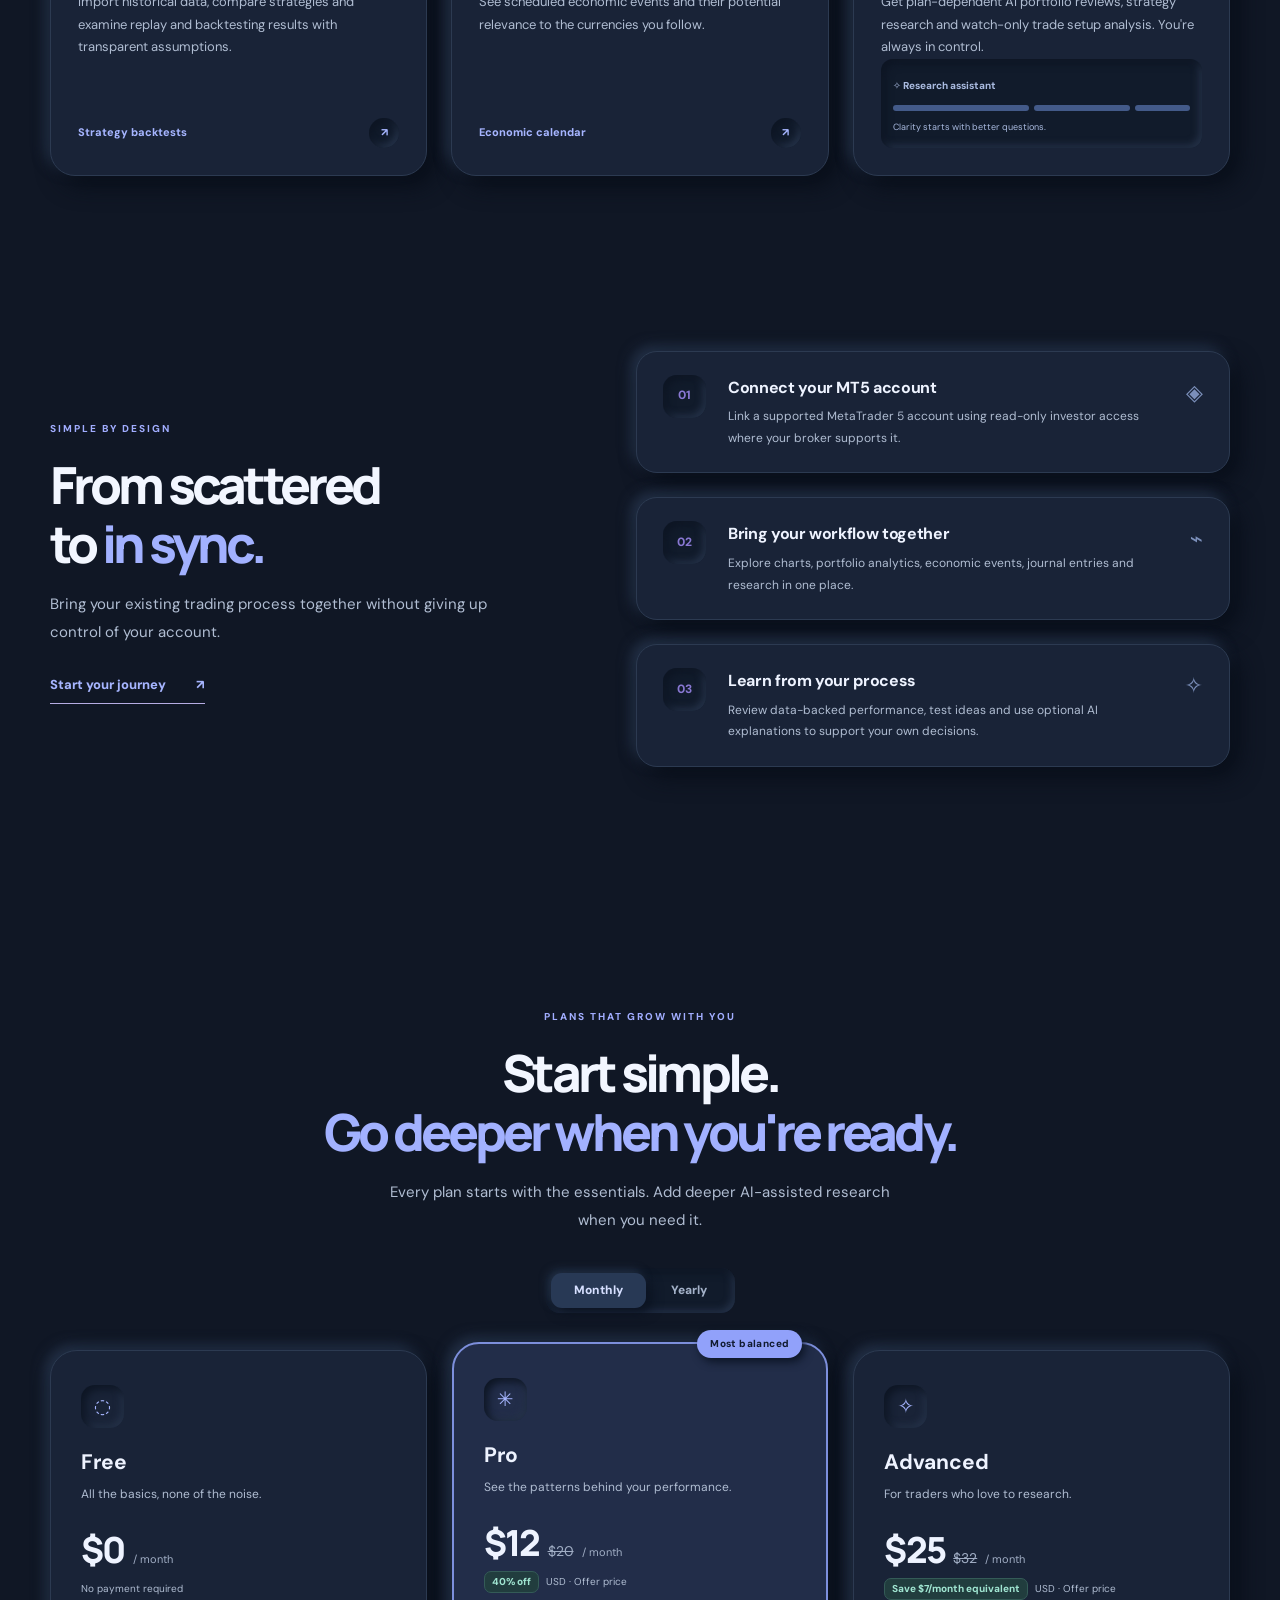
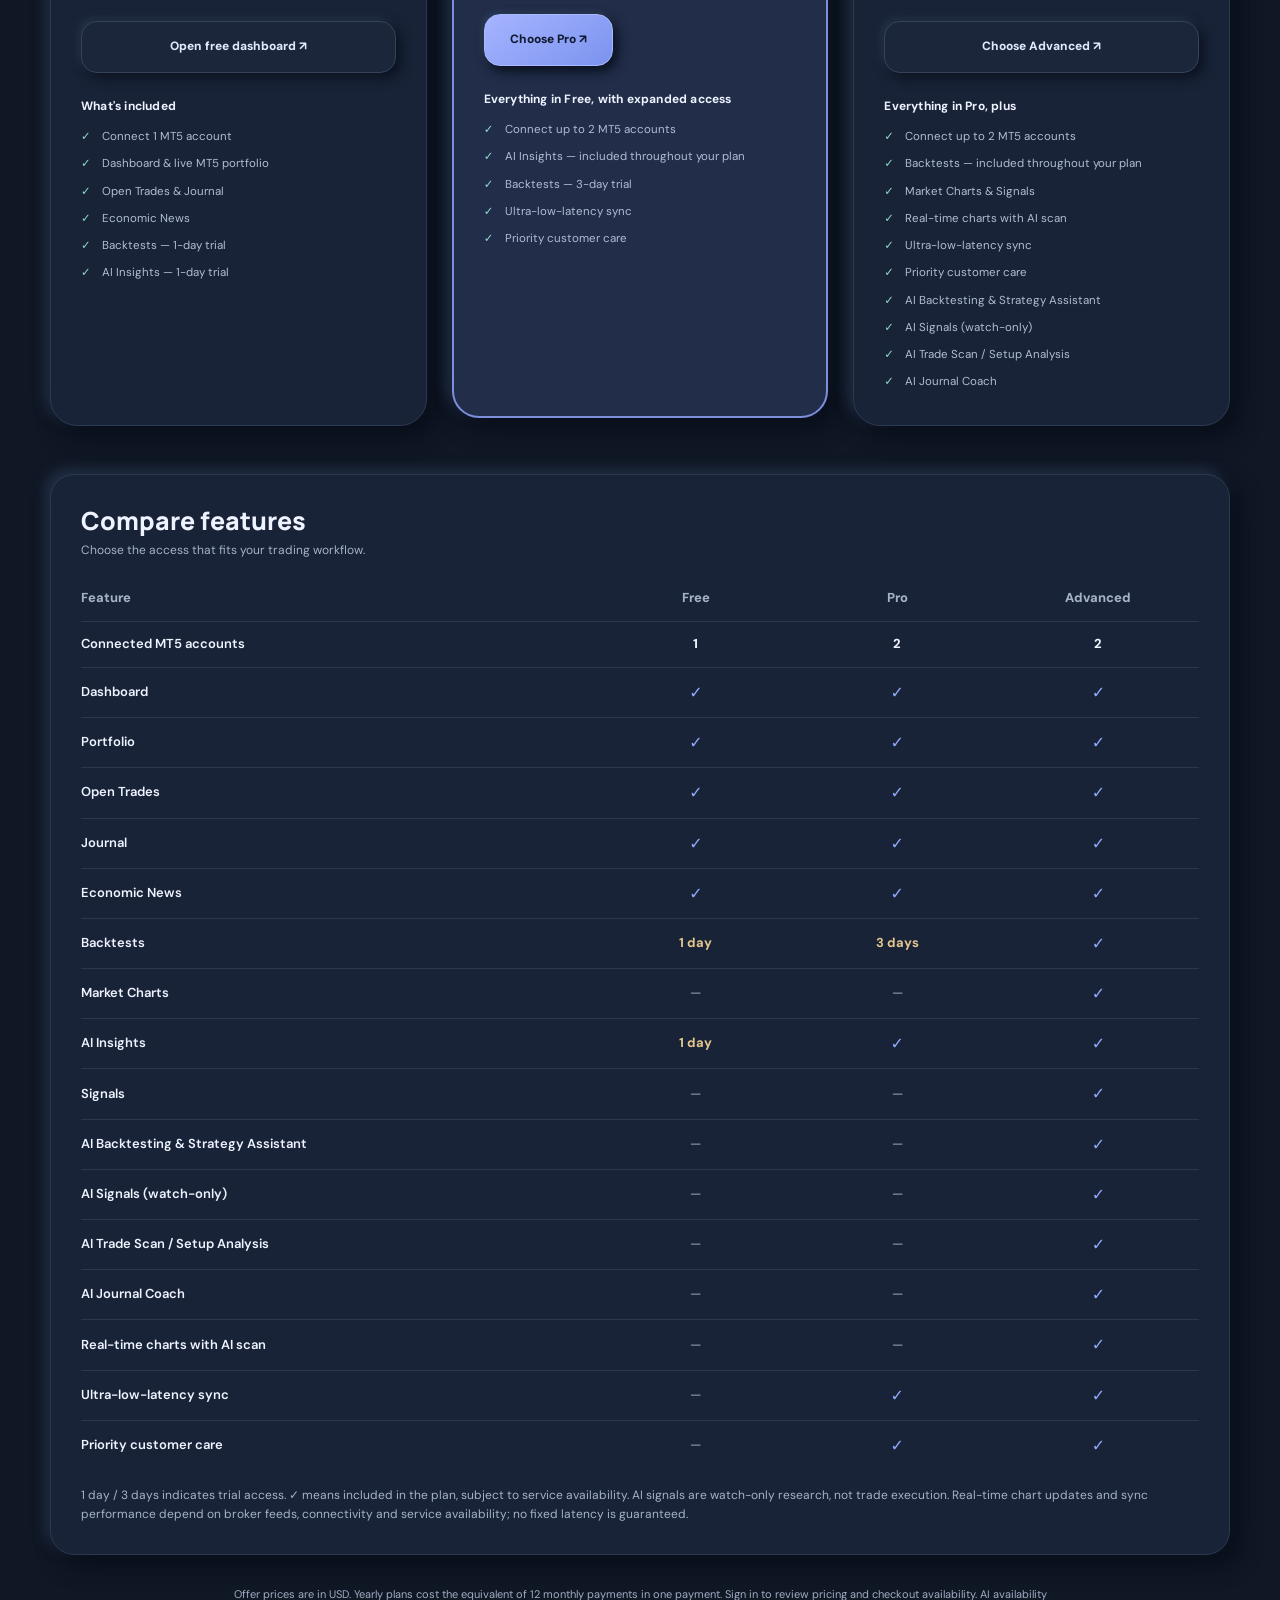
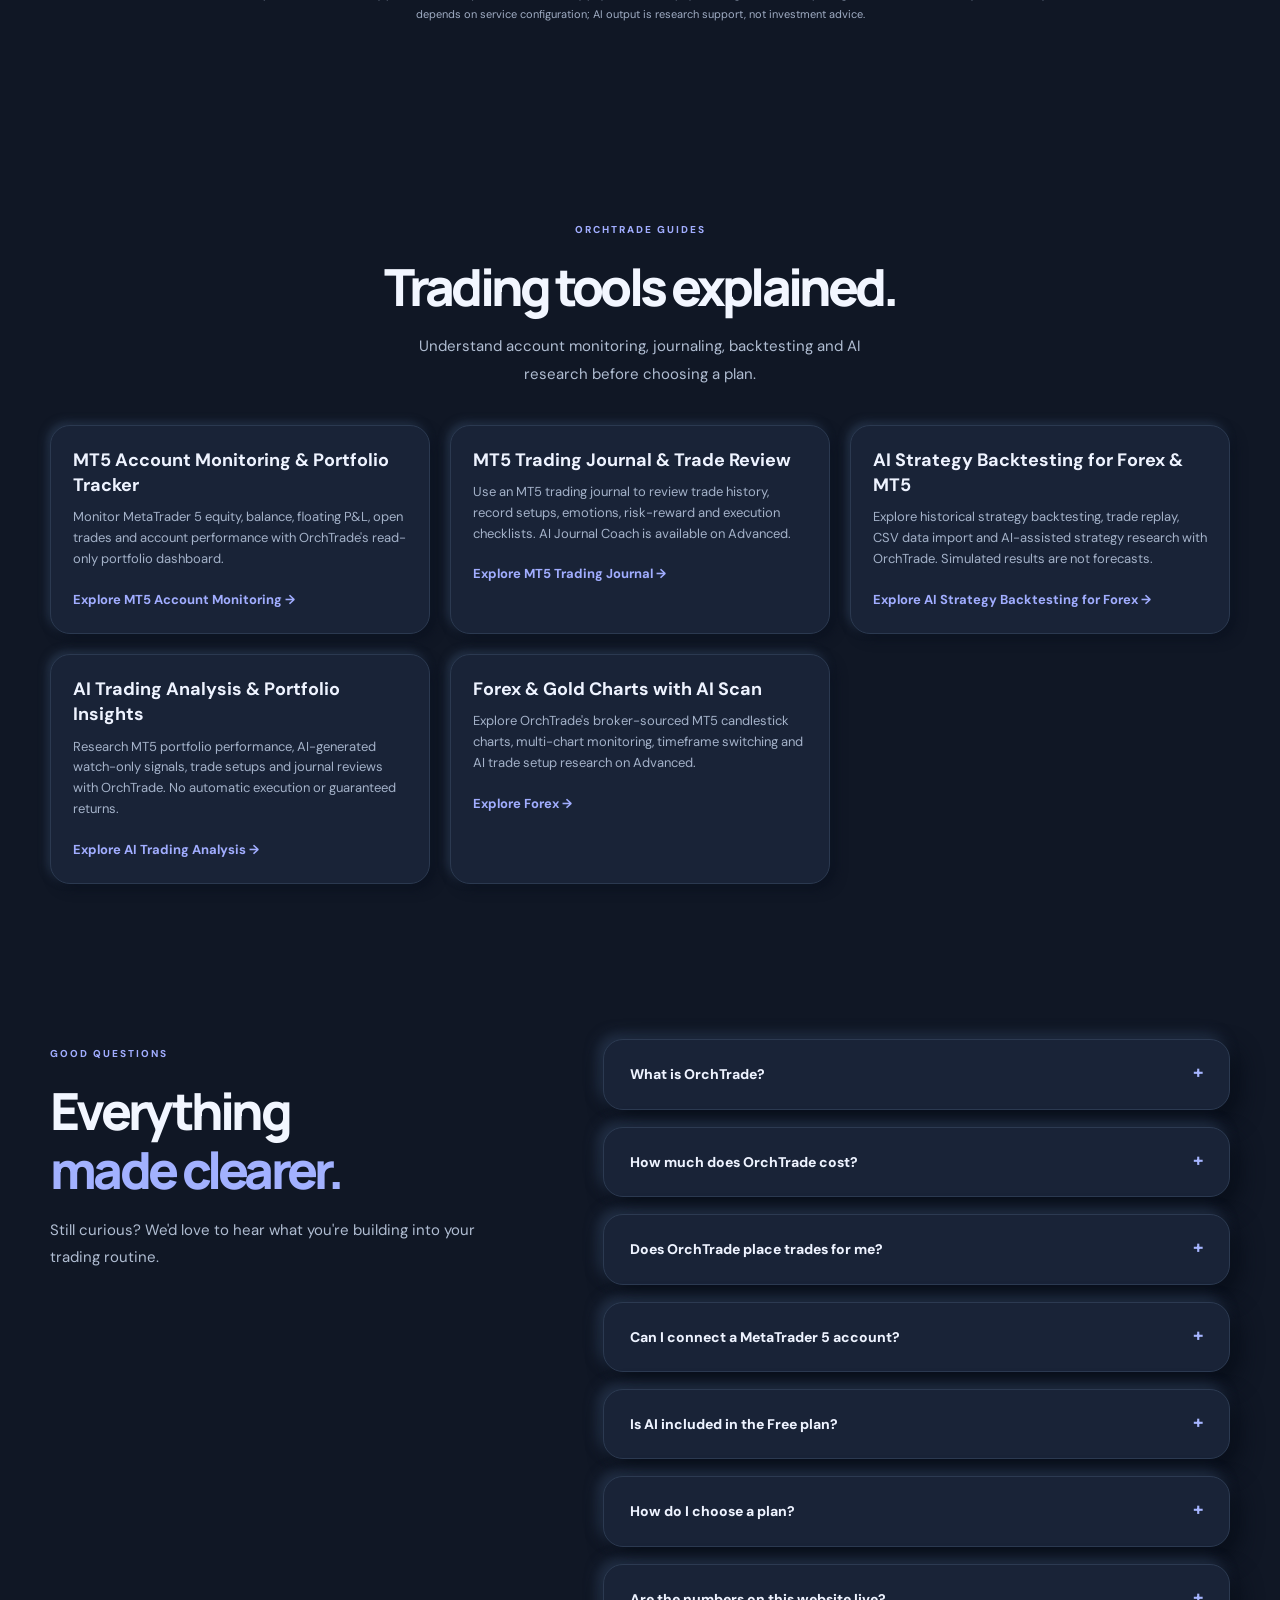
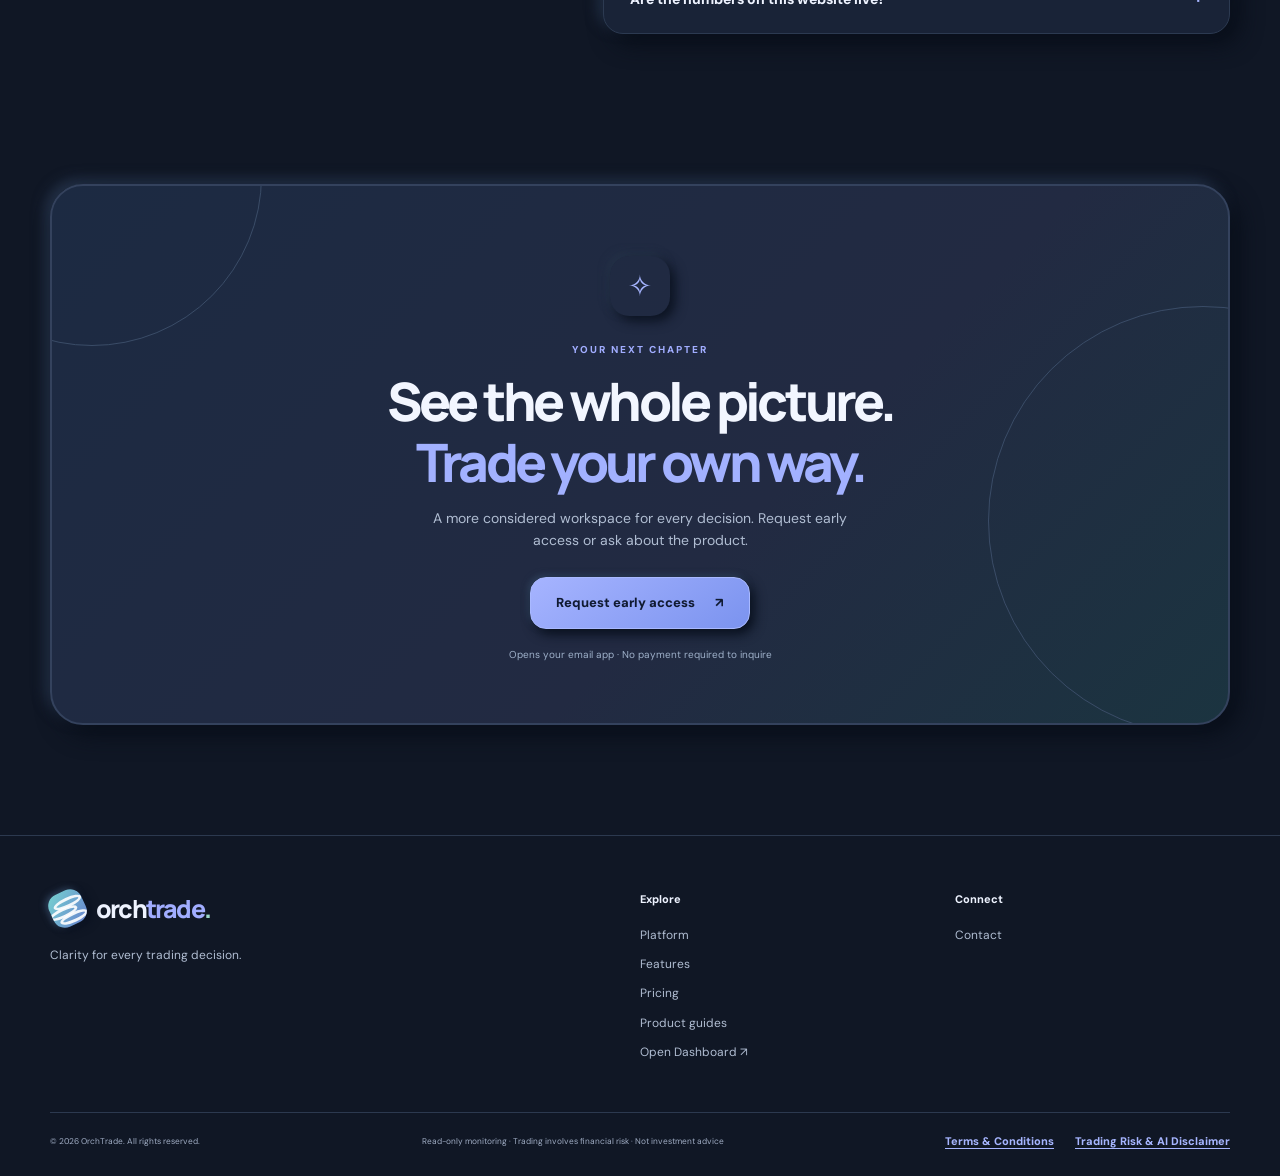
==== commit 09f65fb6: "fix: update public support email and remove GitHub footer link" ====
--- a/index.html
+++ b/index.html
@@ -205,7 +205,7 @@
       <details><summary>Are the numbers on this website live? <span aria-hidden="true">+</span></summary><p>No. The example dashboard is a design illustration with sample data. Your actual dashboard uses available data from your connected account.</p></details>
     </div></div></section>
 
-    <section class="contact-section" id="contact"><div class="container"><div class="contact-panel"><div class="contact-orb" aria-hidden="true">✧</div><span class="eyebrow">YOUR NEXT CHAPTER</span><h2>See the whole picture.<br><em>Trade your own way.</em></h2><p>A more considered workspace for every decision. Request early access or ask about the product.</p><a class="btn btn-primary" href="mailto:yogesh.pandey@orchstring.com?subject=OrchTrade%20%E2%80%94%20Early%20Access">Request early access <span aria-hidden="true">↗</span></a><small>Opens your email app · No payment required to inquire</small></div></div></section>
+    <section class="contact-section" id="contact"><div class="container"><div class="contact-panel"><div class="contact-orb" aria-hidden="true">✧</div><span class="eyebrow">YOUR NEXT CHAPTER</span><h2>See the whole picture.<br><em>Trade your own way.</em></h2><p>A more considered workspace for every decision. Request early access or ask about the product.</p><a class="btn btn-primary" href="mailto:orchstringsupport@gmail.com?subject=OrchTrade%20%E2%80%94%20Early%20Access">Request early access <span aria-hidden="true">↗</span></a><small>Opens your email app · No payment required to inquire</small></div></div></section>
   </main>
-  <footer class="footer"><div class="container footer-grid"><div><a class="brand" href="#top"><span class="brand-mark" aria-hidden="true"><span></span><span></span><span></span></span><span>orch<span class="brand-accent">trade</span><span class="brand-dot">.</span></span></a><p>Clarity for every trading decision.</p></div><div><span>Explore</span><a href="#platform">Platform</a><a href="#features">Features</a><a href="#pricing">Pricing</a><a href="#guides">Product guides</a><a href="https://app.orchtrade.com/">Open Dashboard ↗</a></div><div><span>Connect</span><a href="mailto:yogesh.pandey@orchstring.com?subject=OrchTrade%20Enquiry">Contact</a><a href="https://github.com/thedeveloperyug/Orchtrade-web" target="_blank" rel="noopener noreferrer">Website GitHub</a></div></div><div class="container footer-bottom"><small>© <span id="year">2026</span> OrchTrade. All rights reserved.</small><small>Read-only monitoring · Trading involves financial risk · Not investment advice</small><nav class="footer-legal-nav" aria-label="Legal information"><a href="/terms-and-conditions/">Terms &amp; Conditions</a><a href="/disclaimer/">Trading Risk &amp; AI Disclaimer</a></nav></div></footer>
+  <footer class="footer"><div class="container footer-grid"><div><a class="brand" href="#top"><span class="brand-mark" aria-hidden="true"><span></span><span></span><span></span></span><span>orch<span class="brand-accent">trade</span><span class="brand-dot">.</span></span></a><p>Clarity for every trading decision.</p></div><div><span>Explore</span><a href="#platform">Platform</a><a href="#features">Features</a><a href="#pricing">Pricing</a><a href="#guides">Product guides</a><a href="https://app.orchtrade.com/">Open Dashboard ↗</a></div><div><span>Connect</span><a href="mailto:orchstringsupport@gmail.com?subject=OrchTrade%20Enquiry">Contact</a></div></div><div class="container footer-bottom"><small>© <span id="year">2026</span> OrchTrade. All rights reserved.</small><small>Read-only monitoring · Trading involves financial risk · Not investment advice</small><nav class="footer-legal-nav" aria-label="Legal information"><a href="/terms-and-conditions/">Terms &amp; Conditions</a><a href="/disclaimer/">Trading Risk &amp; AI Disclaimer</a></nav></div></footer>
 </body></html>
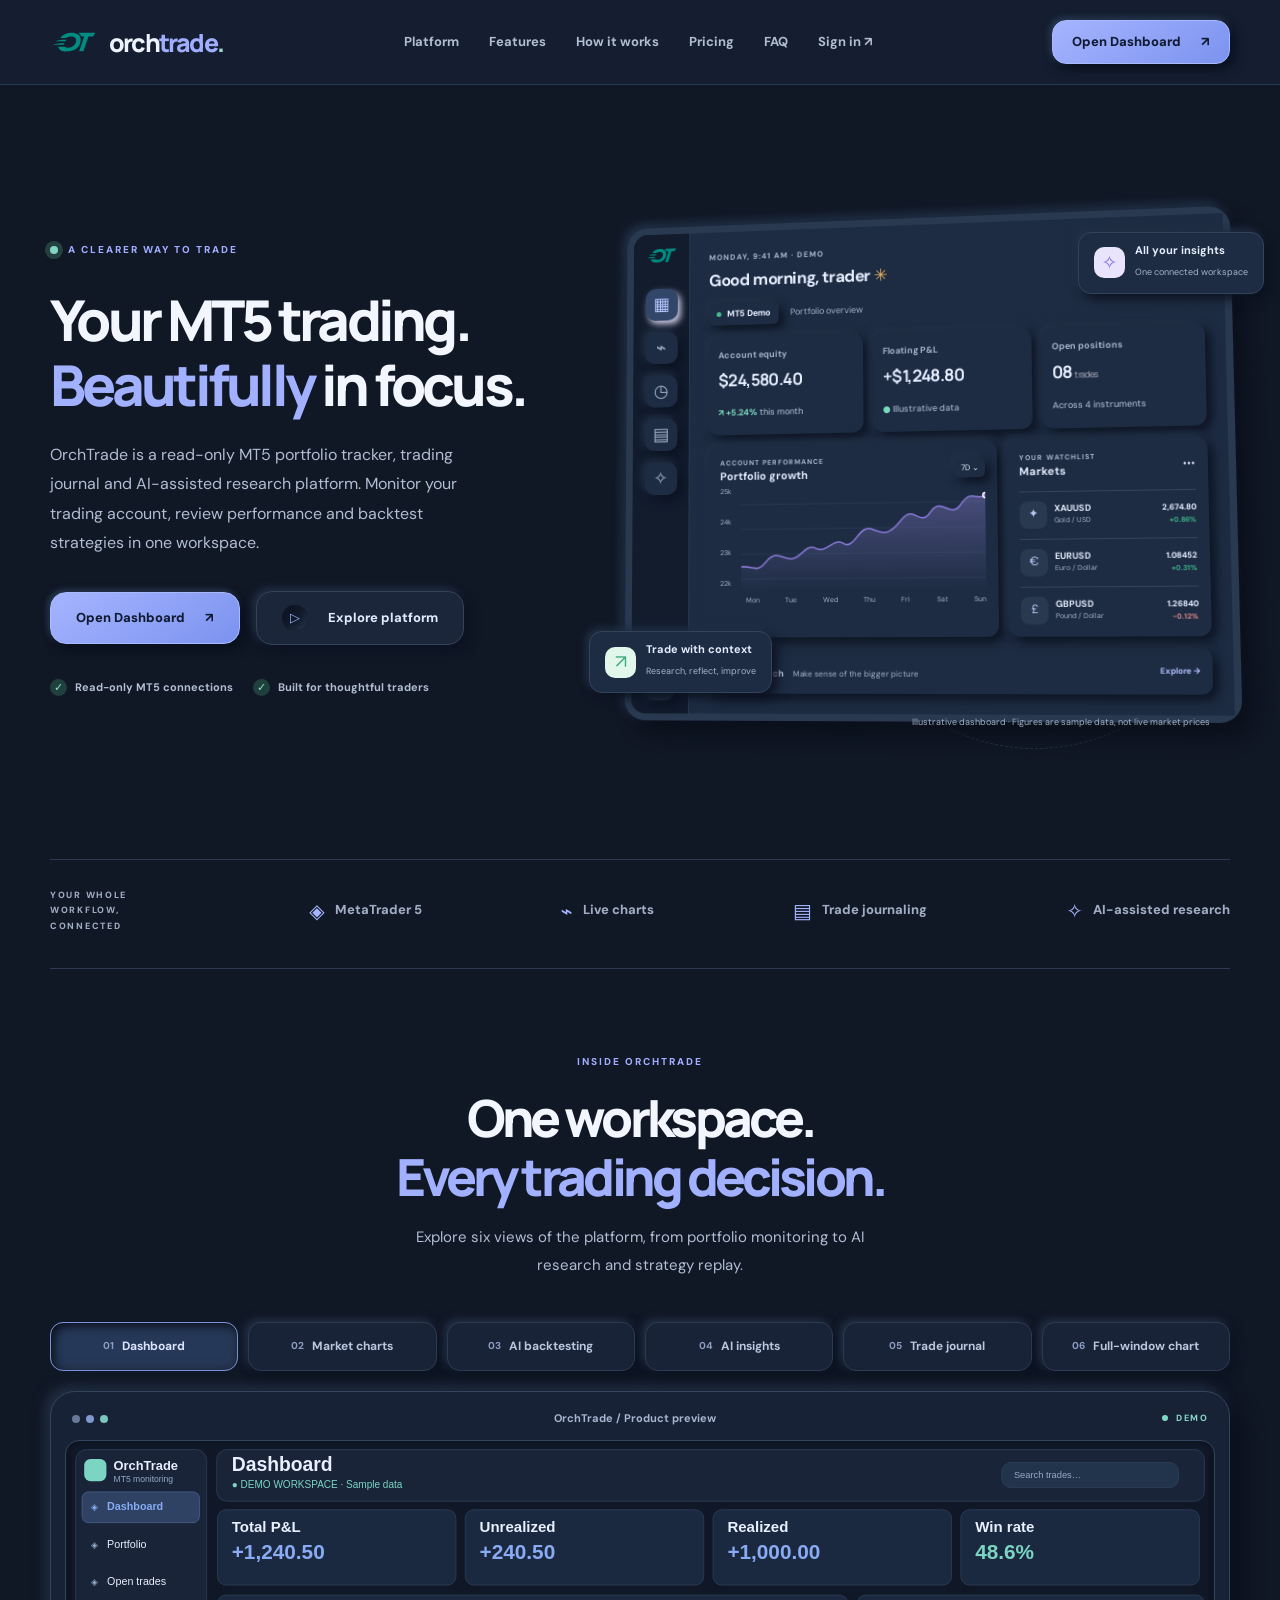
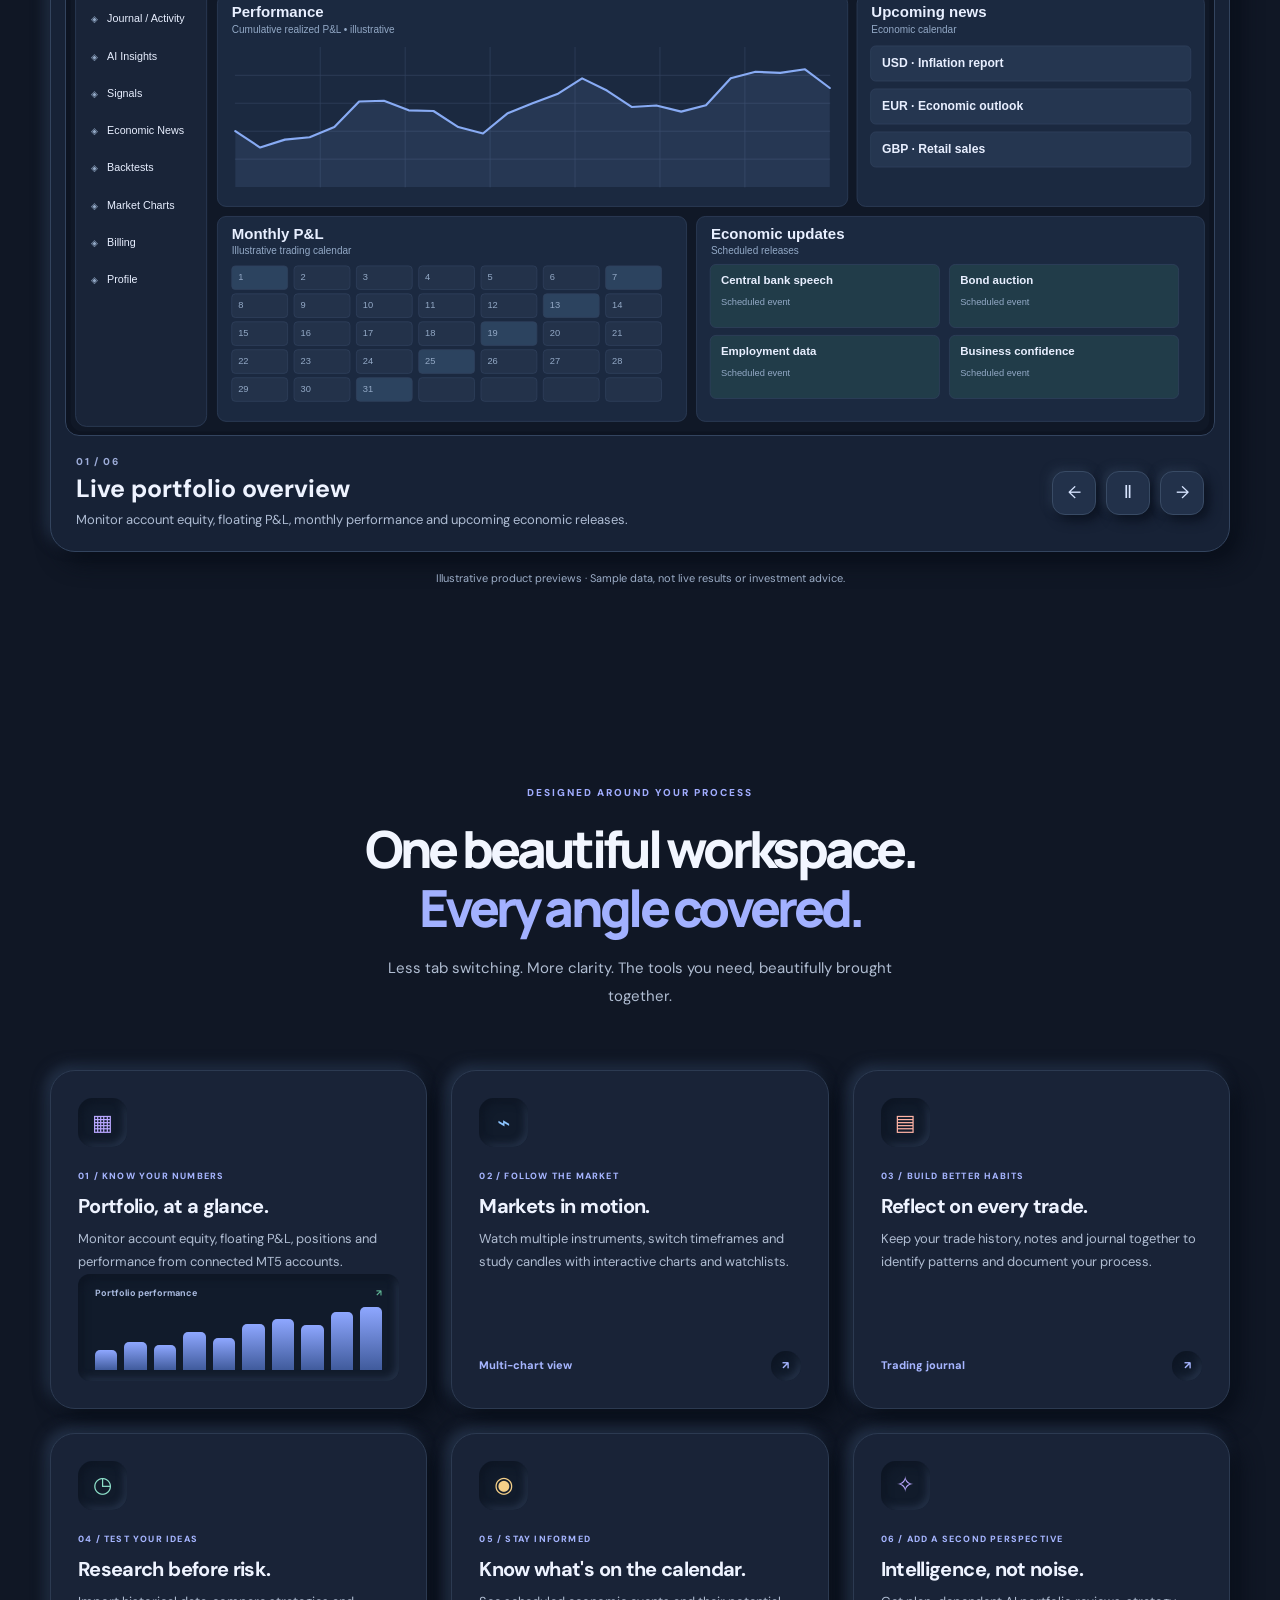
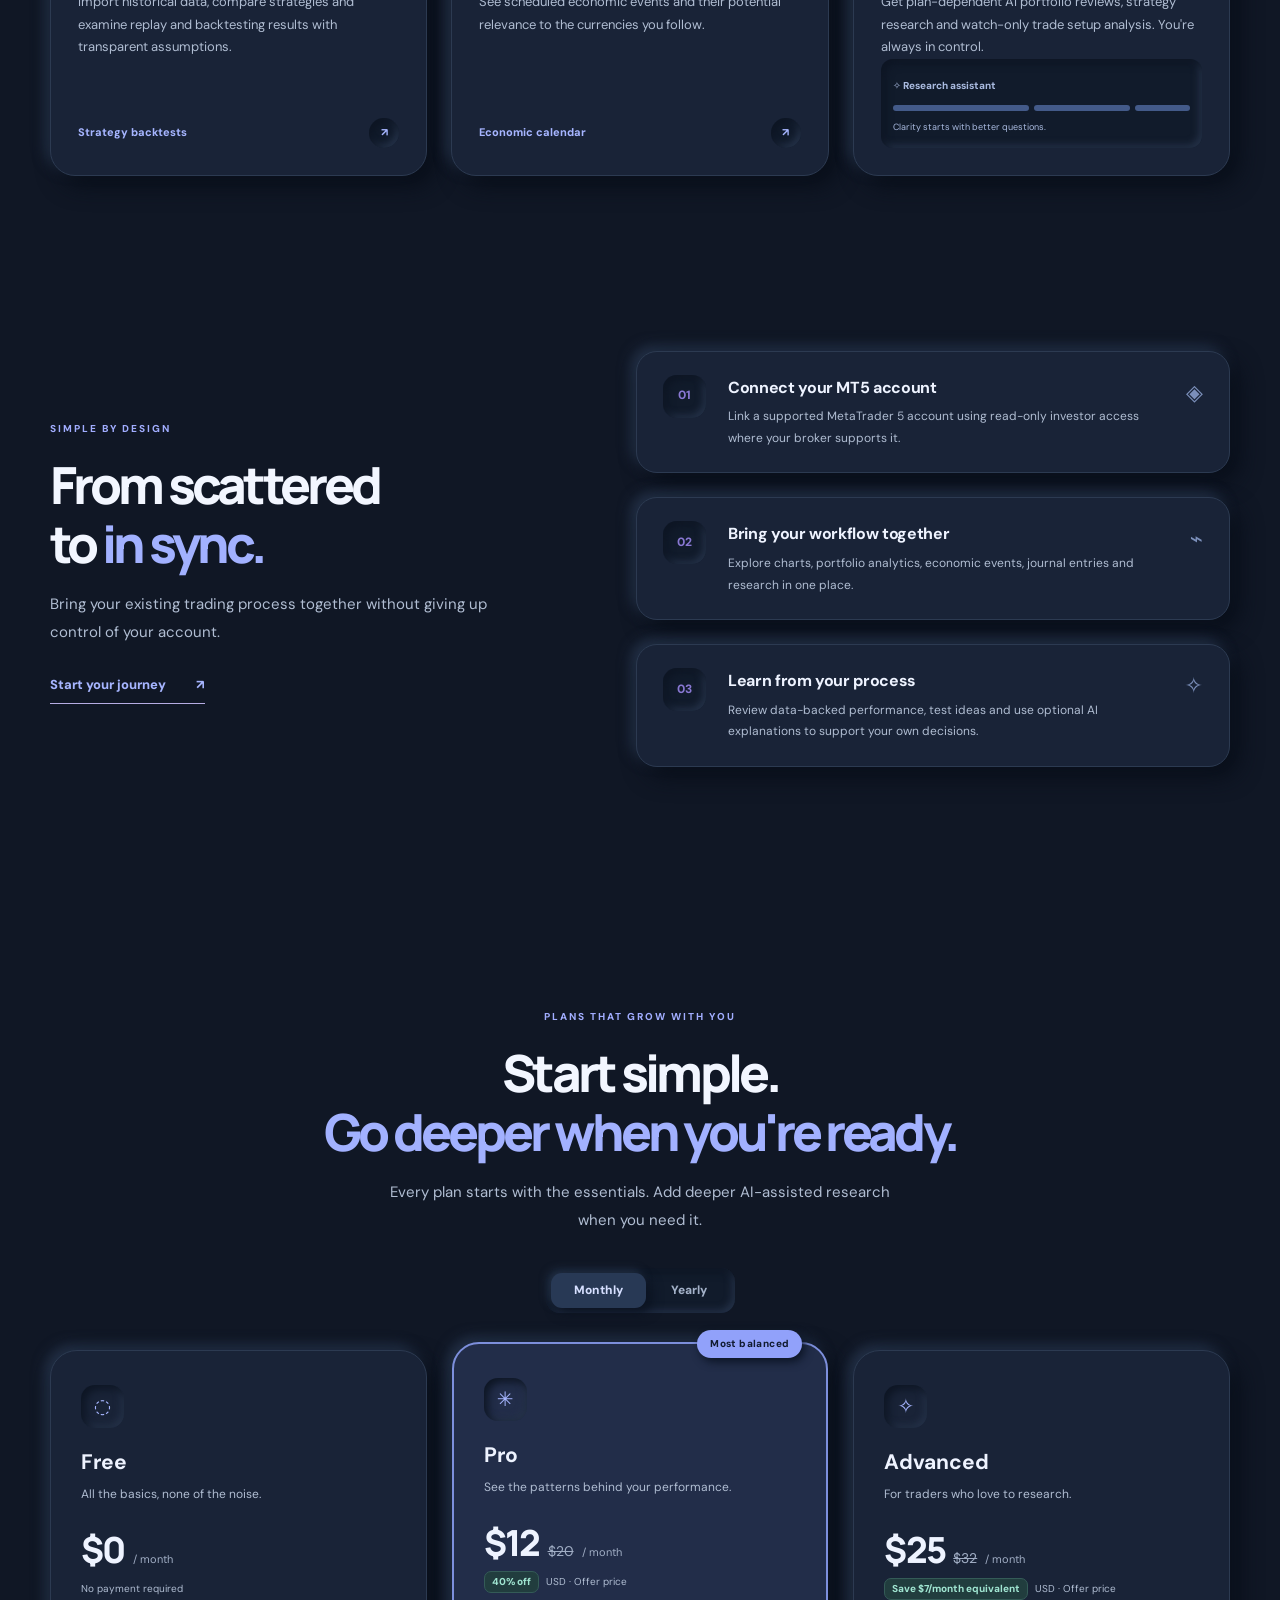
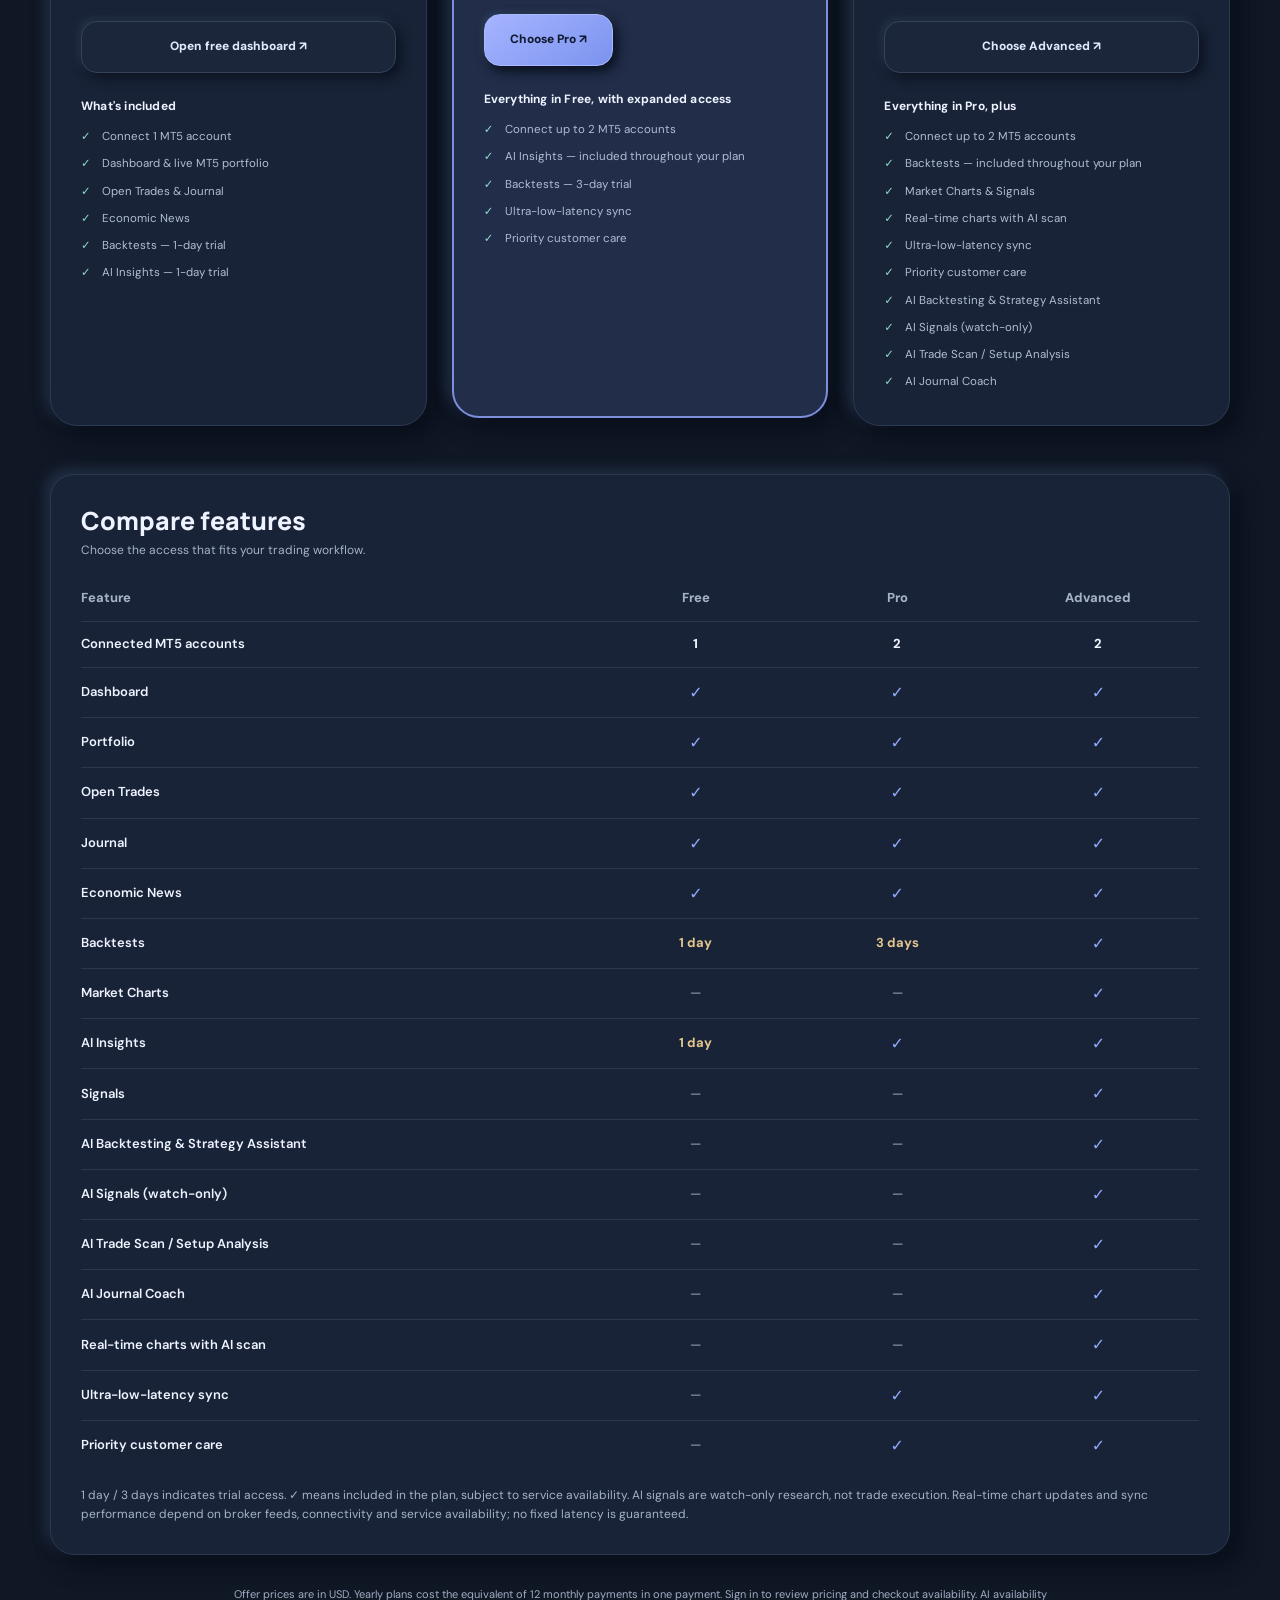
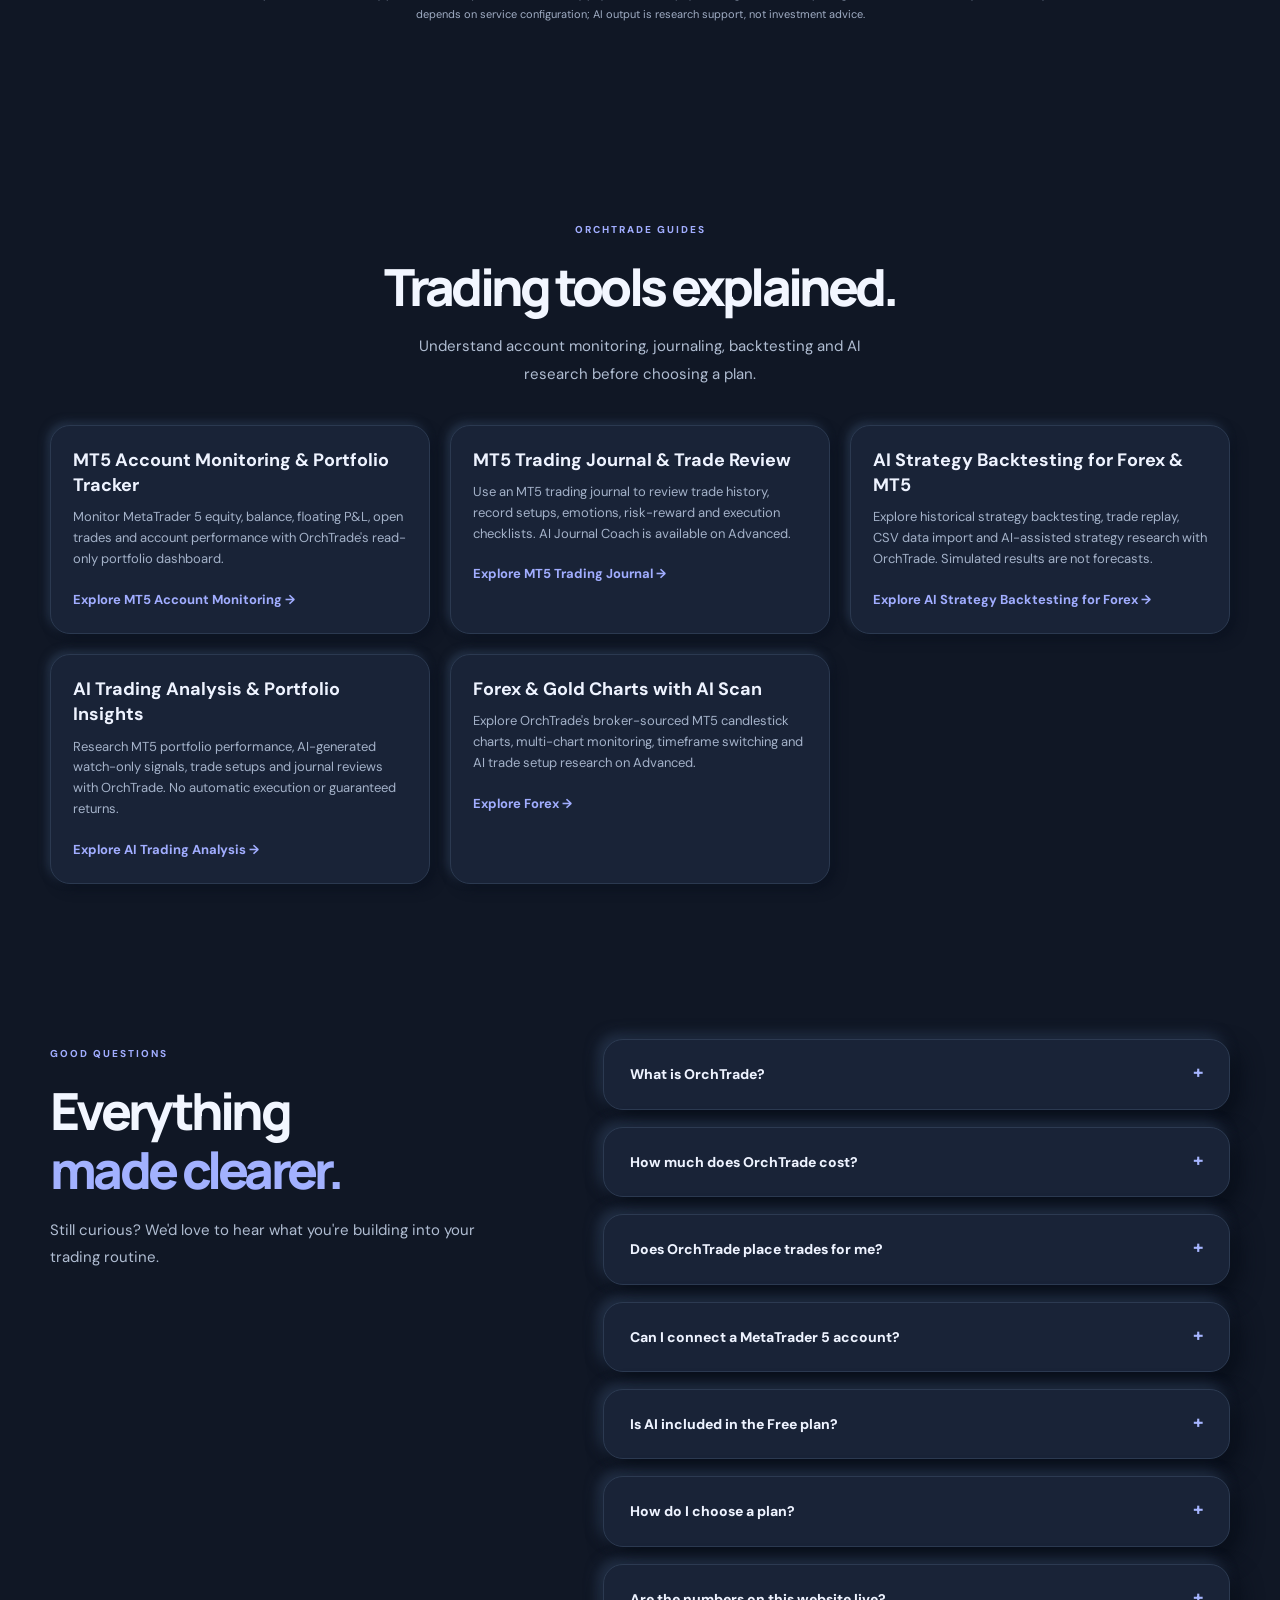
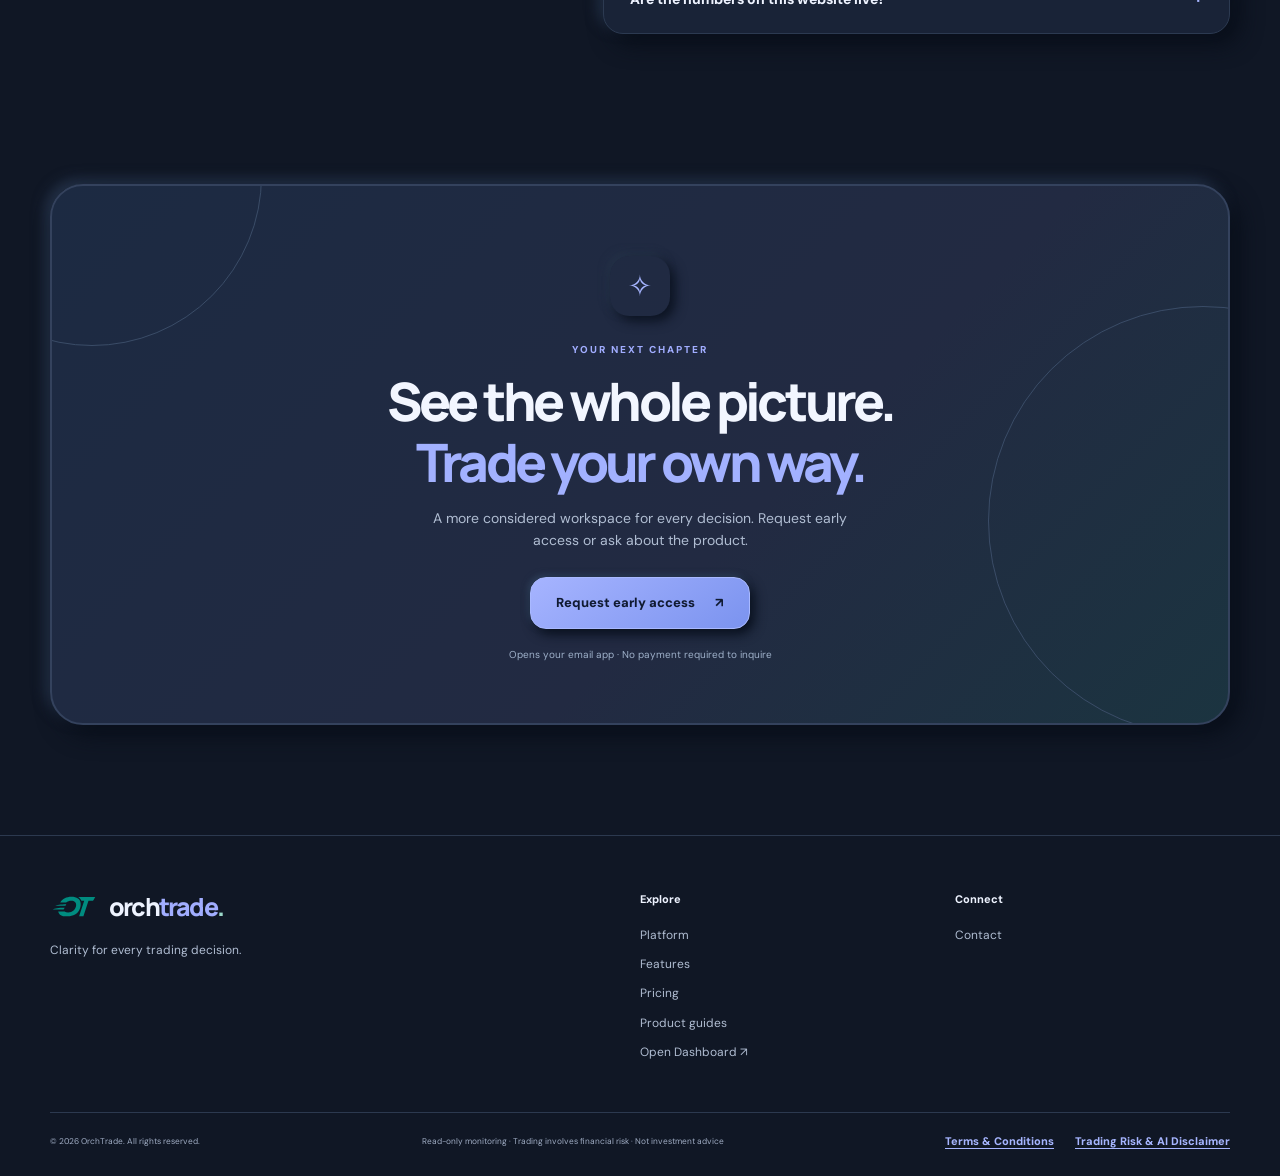
==== commit 25ee9ceb: "feat: update OrchTrade OT brand and favicon across public pages" ====
--- a/index.html
+++ b/index.html
@@ -12,13 +12,13 @@
   <meta property="og:description" content="Monitor MT5 accounts, track trading performance, journal trades and explore AI backtesting, market charts and watch-only signals. Start with OrchTrade Free.">
   <meta property="og:url" content="https://orchtrade.com/">
   <meta property="og:site_name" content="OrchTrade">
-  <link rel="icon" href="/favicon.svg" type="image/svg+xml">
-  <link rel="stylesheet" href="/styles.css?v=seo-1">
+  <link rel="icon" href="/favicon.ico?v=ot-1" sizes="16x16 32x32 48x48" type="image/x-icon"><link rel="icon" href="/favicon.svg?v=ot-1" sizes="any" type="image/svg+xml">
+  <link rel="stylesheet" href="/styles.css?v=ot-brand-1">
   <script src="/site.js?v=dark-showcase-1" defer></script>
   <meta name="twitter:card" content="summary">
   <meta name="twitter:title" content="OrchTrade | MT5 Trading Journal, Portfolio Tracker &amp; AI Backtesting">
   <meta name="twitter:description" content="Monitor MT5 accounts, track trading performance, journal trades and explore AI backtesting, market charts and watch-only signals. Start with OrchTrade Free.">
-  <script type="application/ld+json">{"@context":"https://schema.org","@graph":[{"@type":"Organization","@id":"https://orchtrade.com/#organization","name":"OrchTrade","url":"https://orchtrade.com/"},{"@type":"WebSite","@id":"https://orchtrade.com/#website","url":"https://orchtrade.com/","name":"OrchTrade","publisher":{"@id":"https://orchtrade.com/#organization"},"inLanguage":"en"},{"@type":"SoftwareApplication","@id":"https://orchtrade.com/#software","name":"OrchTrade","url":"https://orchtrade.com/","applicationCategory":"FinanceApplication","operatingSystem":"Web browser","description":"Monitor MT5 accounts, track trading performance, journal trades and explore AI backtesting, market charts and watch-only signals. Start with OrchTrade Free.","publisher":{"@id":"https://orchtrade.com/#organization"},"offers":[{"@type":"Offer","name":"Free","price":"0","priceCurrency":"USD","url":"https://orchtrade.com/#pricing"},{"@type":"Offer","name":"Pro monthly","price":"12","priceCurrency":"USD","url":"https://orchtrade.com/#pricing","priceSpecification":{"@type":"UnitPriceSpecification","price":"12","priceCurrency":"USD","unitText":"month"}},{"@type":"Offer","name":"Advanced monthly","price":"25","priceCurrency":"USD","url":"https://orchtrade.com/#pricing","priceSpecification":{"@type":"UnitPriceSpecification","price":"25","priceCurrency":"USD","unitText":"month"}}],"featureList":["MT5 read-only account monitoring","Portfolio analytics","Trading journal","Economic news","Plan-dependent AI insights and strategy backtesting","Advanced market charts and watch-only signals"]}]}</script>
+  <script type="application/ld+json">{"@context":"https://schema.org","@graph":[{"@type":"Organization","@id":"https://orchtrade.com/#organization","name":"OrchTrade","url":"https://orchtrade.com/","logo":"https://orchtrade.com/favicon.svg"},{"@type":"WebSite","@id":"https://orchtrade.com/#website","url":"https://orchtrade.com/","name":"OrchTrade","publisher":{"@id":"https://orchtrade.com/#organization"},"inLanguage":"en"},{"@type":"SoftwareApplication","@id":"https://orchtrade.com/#software","name":"OrchTrade","url":"https://orchtrade.com/","applicationCategory":"FinanceApplication","operatingSystem":"Web browser","description":"Monitor MT5 accounts, track trading performance, journal trades and explore AI backtesting, market charts and watch-only signals. Start with OrchTrade Free.","publisher":{"@id":"https://orchtrade.com/#organization"},"offers":[{"@type":"Offer","name":"Free","price":"0","priceCurrency":"USD","url":"https://orchtrade.com/#pricing"},{"@type":"Offer","name":"Pro monthly","price":"12","priceCurrency":"USD","url":"https://orchtrade.com/#pricing","priceSpecification":{"@type":"UnitPriceSpecification","price":"12","priceCurrency":"USD","unitText":"month"}},{"@type":"Offer","name":"Advanced monthly","price":"25","priceCurrency":"USD","url":"https://orchtrade.com/#pricing","priceSpecification":{"@type":"UnitPriceSpecification","price":"25","priceCurrency":"USD","unitText":"month"}}],"featureList":["MT5 read-only account monitoring","Portfolio analytics","Trading journal","Economic news","Plan-dependent AI insights and strategy backtesting","Advanced market charts and watch-only signals"]}]}</script>
   <title>OrchTrade | MT5 Trading Journal, Portfolio Tracker &amp; AI Backtesting</title>
 </head>
 <body>
@@ -27,7 +27,7 @@
   <header class="topbar" id="top">
     <div class="container nav-shell">
       <a class="brand" href="#top" aria-label="OrchTrade home">
-        <span class="brand-mark" aria-hidden="true"><span></span><span></span><span></span></span>
+        <img class="brand-mark" src="/assets/orchtrade-ot-teal.svg" width="280" height="145" alt="" aria-hidden="true" decoding="async">
         <span>orch<span class="brand-accent">trade</span><span class="brand-dot">.</span></span>
       </a>
       <nav class="main-nav" id="main-nav" aria-label="Main navigation">
@@ -62,7 +62,7 @@
           <div class="float-chip float-chip-top"><span class="float-bubble purple">✧</span><span><strong>All your insights</strong><small>One connected workspace</small></span></div>
           <div class="dashboard">
             <div class="dash-sidebar">
-              <div class="dash-mini-logo" aria-hidden="true">◈</div>
+              <div class="dash-mini-logo" aria-hidden="true"><img src="/assets/orchtrade-ot-teal.svg" width="280" height="145" alt=""></div>
               <div class="dash-side-icon selected" title="Overview">▦</div>
               <div class="dash-side-icon" title="Charts">⌁</div>
               <div class="dash-side-icon" title="Backtests">◷</div>
@@ -207,5 +207,5 @@
 
     <section class="contact-section" id="contact"><div class="container"><div class="contact-panel"><div class="contact-orb" aria-hidden="true">✧</div><span class="eyebrow">YOUR NEXT CHAPTER</span><h2>See the whole picture.<br><em>Trade your own way.</em></h2><p>A more considered workspace for every decision. Request early access or ask about the product.</p><a class="btn btn-primary" href="mailto:orchstringsupport@gmail.com?subject=OrchTrade%20%E2%80%94%20Early%20Access">Request early access <span aria-hidden="true">↗</span></a><small>Opens your email app · No payment required to inquire</small></div></div></section>
   </main>
-  <footer class="footer"><div class="container footer-grid"><div><a class="brand" href="#top"><span class="brand-mark" aria-hidden="true"><span></span><span></span><span></span></span><span>orch<span class="brand-accent">trade</span><span class="brand-dot">.</span></span></a><p>Clarity for every trading decision.</p></div><div><span>Explore</span><a href="#platform">Platform</a><a href="#features">Features</a><a href="#pricing">Pricing</a><a href="#guides">Product guides</a><a href="https://app.orchtrade.com/">Open Dashboard ↗</a></div><div><span>Connect</span><a href="mailto:orchstringsupport@gmail.com?subject=OrchTrade%20Enquiry">Contact</a></div></div><div class="container footer-bottom"><small>© <span id="year">2026</span> OrchTrade. All rights reserved.</small><small>Read-only monitoring · Trading involves financial risk · Not investment advice</small><nav class="footer-legal-nav" aria-label="Legal information"><a href="/terms-and-conditions/">Terms &amp; Conditions</a><a href="/disclaimer/">Trading Risk &amp; AI Disclaimer</a></nav></div></footer>
+  <footer class="footer"><div class="container footer-grid"><div><a class="brand" href="#top"><img class="brand-mark" src="/assets/orchtrade-ot-teal.svg" width="280" height="145" alt="" aria-hidden="true" decoding="async"><span>orch<span class="brand-accent">trade</span><span class="brand-dot">.</span></span></a><p>Clarity for every trading decision.</p></div><div><span>Explore</span><a href="#platform">Platform</a><a href="#features">Features</a><a href="#pricing">Pricing</a><a href="#guides">Product guides</a><a href="https://app.orchtrade.com/">Open Dashboard ↗</a></div><div><span>Connect</span><a href="mailto:orchstringsupport@gmail.com?subject=OrchTrade%20Enquiry">Contact</a></div></div><div class="container footer-bottom"><small>© <span id="year">2026</span> OrchTrade. All rights reserved.</small><small>Read-only monitoring · Trading involves financial risk · Not investment advice</small><nav class="footer-legal-nav" aria-label="Legal information"><a href="/terms-and-conditions/">Terms &amp; Conditions</a><a href="/disclaimer/">Trading Risk &amp; AI Disclaimer</a></nav></div></footer>
 </body></html>
--- a/styles.css
+++ b/styles.css
@@ -1,6 +1,6 @@
 @import url('https://fonts.googleapis.com/css2?family=DM+Sans:wght@400;500;600;700;800&family=Manrope:wght@400;500;600;700;800&display=swap');
 :root{--bg:#f5f6f9;--panel:#f4f5f8;--ink:#22243b;--muted:#7e8195;--violet:#7466cb;--violet-dark:#5d50ad;--border:rgba(255,255,255,.84);--shadow:11px 11px 26px #dfe1e9,-11px -11px 26px #ffffff;--shadow-small:6px 6px 14px #e0e2e9,-6px -6px 14px #fff;--inset:inset 5px 5px 10px #e1e3eb,inset -5px -5px 10px #fff;--radius:26px}
-*,*::before,*::after{box-sizing:border-box}html{scroll-behavior:smooth;scroll-padding-top:96px}body{margin:0;background:var(--bg);color:var(--ink);font-family:'DM Sans',system-ui,-apple-system,sans-serif;line-height:1.6;overflow-x:hidden}a{color:inherit;text-decoration:none}button{font:inherit}button,a{ -webkit-tap-highlight-color:transparent}a:focus-visible,button:focus-visible,summary:focus-visible{outline:3px solid #8e80e3;outline-offset:5px}::selection{background:#e3dfff;color:#332d6b}.container{width:min(1180px,calc(100% - 52px));margin-inline:auto}.site-backdrop{position:absolute;inset:0 0 auto;pointer-events:none;height:1100px;background:radial-gradient(circle at 86% 32%,rgba(197,190,246,.36),transparent 34%),radial-gradient(circle at 7% 68%,rgba(211,228,246,.42),transparent 38%);z-index:-1}.skip-link{position:absolute;z-index:100;top:-80px;left:20px;padding:12px;background:#fff}.skip-link:focus{top:12px}.topbar{position:sticky;top:0;z-index:50;backdrop-filter:blur(18px);-webkit-backdrop-filter:blur(18px);background:rgba(245,246,249,.82);border-bottom:1px solid rgba(255,255,255,.8)}.nav-shell{height:84px;display:flex;align-items:center;justify-content:space-between;gap:25px}.brand{font:800 25px/1 'Manrope',sans-serif;letter-spacing:-1.8px;display:inline-flex;align-items:center;gap:11px;white-space:nowrap}.brand-accent{color:var(--violet)}.brand-dot{color:#9bd8c9}.brand-mark{position:relative;display:inline-block;width:35px;height:35px;border-radius:12px;transform:rotate(-25deg);background:linear-gradient(150deg,#a99cf0,#7365c7);box-shadow:3px 4px 8px #c2bde1,-3px -3px 8px #fff;overflow:hidden}.brand-mark span{position:absolute;width:30px;height:10px;border:3px solid white;border-radius:100%;opacity:.9;left:5px}.brand-mark span:nth-child(1){top:7px}.brand-mark span:nth-child(2){top:15px;left:-3px}.brand-mark span:nth-child(3){top:23px}.main-nav{display:flex;align-items:center;gap:30px}.main-nav a{font-size:13px;font-weight:700;color:#64677d;transition:color .2s}.main-nav a:hover{color:var(--violet)}.btn{min-height:52px;display:inline-flex;align-items:center;justify-content:center;gap:20px;border-radius:16px;padding:13px 25px;border:1px solid rgba(255,255,255,.84);font-size:13px;font-weight:800;white-space:nowrap;transition:transform .2s,box-shadow .2s,background .2s}.btn:hover{transform:translateY(-3px)}.btn-primary{color:#fff;background:linear-gradient(145deg,#897bdb,#695bbd);border-color:#a99de3;box-shadow:6px 7px 15px #c9c3e8,-3px -3px 11px #fff;text-shadow:0 1px 2px #5d50a3}.btn-primary:hover{background:linear-gradient(145deg,#9688e5,#6253b2);box-shadow:8px 10px 19px #c6bfe8,-4px -4px 12px #fff}.btn-soft,.btn-outline{background:var(--panel);box-shadow:var(--shadow-small);color:#47445e}.btn-outline{width:100%}.btn-soft:hover,.btn-outline:hover{box-shadow:var(--inset)}.btn-small{min-height:44px;padding:10px 19px;border-radius:14px}.menu-button{display:none;width:42px;height:42px;border:0;background:var(--panel);border-radius:13px;box-shadow:var(--shadow-small);padding:12px;cursor:pointer}.menu-button span{display:block;width:18px;height:2px;background:#4f4b76;margin:4px 0}.section-pad{padding-block:115px}.hero{padding-top:99px;padding-bottom:110px}.hero-layout{display:grid;grid-template-columns:45% 55%;align-items:center;min-height:565px}.hero-copy{z-index:2;position:relative;padding-right:10px}.eyebrow{display:inline-flex;gap:10px;align-items:center;color:var(--violet);letter-spacing:2px;text-transform:uppercase;font-weight:800;font-size:10px}.eyebrow-dot{width:8px;height:8px;border-radius:50%;background:#9d8fe6;box-shadow:0 0 0 6px #ece9ff}.hero h1,.section-heading h2,.contact-panel h2{font-family:'Manrope',sans-serif;font-weight:800;letter-spacing:-3.7px;line-height:1.15;color:#25263b}.hero h1{font-size:clamp(42px,4.4vw,64px);margin:26px 0 22px}.hero h1 em,.section-heading h2 em,.contact-panel h2 em{font-style:normal;color:#8271d2}.hero-lead{font-size:16px;line-height:1.85;color:#75798e;max-width:445px;margin:0}.hero-actions{display:flex;gap:16px;align-items:center;margin-top:33px}.play-orbit{width:26px;height:26px;display:grid;place-items:center;border-radius:50%;background:#e9e5f9;color:#8477d7}.hero-footnotes{display:flex;flex-wrap:wrap;gap:20px;font-size:11px;font-weight:700;color:#858799;margin-top:34px}.check-icon{display:inline-grid;place-items:center;margin-right:5px;width:17px;height:17px;border-radius:50%;background:#e0f4ee;color:#52a98e;font-size:11px}.hero-visual{position:relative;min-height:565px;display:flex;justify-content:center;align-items:center;isolation:isolate}.orbit{position:absolute;border-radius:50%;pointer-events:none;z-index:-1}.orbit-one{width:620px;height:620px;top:-30px;right:0;background:radial-gradient(circle,#f0edff 0 40%,#f0f2fa 41% 54%,transparent 55%)}.orbit-two{width:390px;height:390px;right:0;bottom:0;border:1px dashed #d5d3ec}.dashboard{width:646px;max-width:none;min-height:393px;display:flex;position:relative;margin-left:35px;background:#f8f9fc;border:7px solid #f5f6f9;border-radius:21px;box-shadow:20px 23px 39px #cdd0dd,-15px -15px 33px #fff;transform:perspective(1400px) rotateY(-7deg) rotateX(4deg) rotateZ(-1deg);transition:transform .4s}.dashboard:hover{transform:perspective(1400px) rotateY(-3deg) rotateX(2deg)}.dash-sidebar{width:60px;flex:none;background:#eef0f7;border-radius:15px 0 0 15px;border-right:1px solid #e4e6ef;padding:13px 9px;display:flex;align-items:center;flex-direction:column;gap:12px}.dash-mini-logo{font-size:24px;color:#7d6ccf;margin-bottom:14px}.dash-side-icon{width:34px;height:33px;display:grid;place-items:center;color:#a3a5b9;border-radius:10px;font-size:18px;font-weight:700}.dash-side-icon.selected{background:linear-gradient(145deg,#a498ed,#7568ce);color:white;box-shadow:3px 4px 7px #d0cce6}.dash-side-spacer{flex:1}.dash-user,.dash-avatar{background:#e2dcf9;border-radius:10px;color:#7668bd;font-size:12px;font-weight:800;display:grid;place-items:center;width:31px;height:31px}.dash-content{padding:20px;min-width:0;flex:1}.dash-heading{display:flex;align-items:center;justify-content:space-between;gap:12px}.dash-heading small{display:block;color:#a8a9b8;font-size:8px;font-weight:800;letter-spacing:1px}.dash-heading h2{font-size:17px;line-height:1.2;letter-spacing:-.4px;margin:7px 0 0}.dash-heading h2 span{color:#e4b25b}.dash-actions{display:flex;align-items:center;gap:13px;color:#9fa2b6}.dash-pills{margin:14px 0 12px;display:flex;gap:12px;align-items:center}.dash-pill{display:inline-flex;gap:6px;align-items:center;border-radius:6px;background:#e8f7f0;color:#4aab86;font-size:9px;font-weight:800;padding:4px 8px}.dash-pill i{width:5px;height:5px;border-radius:50%;background:#46bb8d}.dash-caption{color:#adb0be;font-size:9px}.metric-row{display:grid;grid-template-columns:1fr 1fr 1fr;gap:10px}.mini-metric{min-width:0;background:#f6f7fb;border-radius:11px;box-shadow:4px 4px 10px #e3e5ee,-4px -4px 10px #fff;padding:12px 10px}.mini-metric small{display:block;font-size:9px;color:#999bad;font-weight:700}.mini-metric strong{display:block;font-family:'Manrope',sans-serif;font-size:17px;letter-spacing:-.6px;white-space:nowrap;margin:5px 0}.metric-light{font-size:9px;font-weight:500;color:#999bad}.uptext,.muted-text{font-size:9px;color:#51b492;font-weight:800}.uptext span,.muted-text{font-weight:500;color:#a6a8b9}.workspace-row{display:grid;grid-template-columns:1.5fr 1fr;gap:10px;margin-top:11px}.chart-panel,.watch-panel{background:#f6f7fa;min-width:0;border-radius:11px;padding:12px;box-shadow:4px 4px 10px #e3e5ee,-4px -4px 10px #fff}.panel-top{display:flex;justify-content:space-between;align-items:center;font-size:10px}.panel-top small{display:block;letter-spacing:1px;font-weight:800;font-size:7px;color:#adb0bf}.panel-top strong{font-size:11px}.time-pill{font-size:8px;background:#eceef5;border-radius:5px;padding:3px 6px;color:#77788d}.chart-wrap{position:relative;height:122px;padding:7px 0 16px 22px}.chart-y-labels{position:absolute;top:0;left:0;bottom:17px;display:flex;flex-direction:column;justify-content:space-between;color:#b8bbc8;font-size:7px}.chart-svg{width:100%;height:100%}.chart-x-labels{position:absolute;bottom:0;left:27px;right:0;display:flex;justify-content:space-between;font-size:7px;color:#b4b7c5}.watch-item{display:flex;align-items:center;gap:7px;border-top:1px solid #e6e8ef;margin-top:10px;padding-top:9px}.watch-item>span:nth-child(2){min-width:0}.watch-item strong{display:block;font-size:9px;line-height:1.3}.watch-item small{display:block;color:#adb0be;font-size:7px}.asset-icon{width:27px;height:27px;flex:none;border-radius:8px;display:grid;place-items:center;font-size:12px}.gold{background:#fff1d7;color:#cfa65c}.lavender{background:#eeeaff;color:#9b86d8}.peach{background:#ffe9e4;color:#cf8e7a}.watch-price{margin-left:auto;white-space:nowrap;text-align:right;font-size:8px;font-weight:800}.watch-price small.price-up{color:#3caf86}.watch-price small.price-down{color:#dd8b88}.dash-bottom{display:flex;justify-content:space-between;align-items:center;padding:10px 12px;margin-top:11px;border-radius:10px;background:linear-gradient(105deg,#ece7fd,#f6f4ff)}.dash-bottom strong{font-size:9px}.dash-bottom small{font-size:8px;color:#8c83b1;margin-left:5px}.insight-spark{color:#8878d9;font-size:13px}.insight-link{font-size:8px;font-weight:800;color:#7666c5}.float-chip{position:absolute;z-index:3;background:rgba(250,250,253,.95);border:1px solid #fff;box-shadow:7px 7px 17px #d8dbe5,-7px -7px 17px #fff;border-radius:13px;padding:10px 15px;display:flex;align-items:center;gap:10px}.float-chip strong{font-size:11px;display:block;line-height:1.3}.float-chip small{font-size:9px;color:#9c9cac}.float-chip-top{right:-34px;top:48px}.float-chip-bottom{bottom:56px;left:8px}.float-bubble{width:31px;height:31px;display:grid;place-items:center;font-size:19px;border-radius:10px}.float-bubble.purple{background:#e9e3fc;color:#8872dd}.float-bubble.green{background:#e1f7ec;color:#44aa82}.illustration-note{position:absolute;bottom:11px;right:20px;color:#a4a5b3;font-size:9px}.trust-strip{display:flex;justify-content:space-between;align-items:center;gap:20px;padding-block:28px 34px;border-top:1px solid #e5e6ed;border-bottom:1px solid #e5e6ed}.trust-strip>span{font-size:9px;color:#a5a6b5;letter-spacing:1.7px;font-weight:800;max-width:120px;line-height:1.7}.trust-strip div{color:#777b8d;font-size:13px;font-weight:800;white-space:nowrap}.trust-strip div span{color:#8a7ad5;font-size:20px;vertical-align:middle;margin-right:7px}.section-heading h2{font-size:clamp(36px,4vw,52px);margin:16px 0 18px}.section-heading p{color:#818498;max-width:505px;line-height:1.85;margin:0;font-size:15px}.section-heading.centered{text-align:center}.section-heading.centered p{margin:auto}.feature-grid{display:grid;grid-template-columns:repeat(3,minmax(0,1fr));gap:24px;margin-top:59px}.feature-card{min-height:324px;display:flex;flex-direction:column;background:#f4f5f9;box-shadow:var(--shadow);border:1px solid #fff;border-radius:25px;padding:27px;overflow:hidden;transition:transform .25s,box-shadow .25s}.feature-card:hover{transform:translateY(-6px);box-shadow:14px 17px 32px #d9dce6,-12px -12px 30px #fff}.feature-icon{width:49px;height:49px;border-radius:15px;display:grid;place-items:center;font-size:22px;box-shadow:var(--inset);margin-bottom:22px}.lavender-icon{color:#8775d4;background:#ece9fa}.blue-icon{color:#6b9dc8;background:#e5eef7}.peach-icon{color:#d89880;background:#ffede8}.green-icon{color:#67ac95;background:#e4f4ef}.gold-icon{color:#bba166;background:#f8f0dd}.feature-kicker{color:#aa9bdc;font-size:9px;letter-spacing:1.2px;font-weight:800}.feature-card h3{margin:10px 0 9px;font-size:20px;letter-spacing:-.65px;line-height:1.3}.feature-card p{font-size:13px;color:#84879a;line-height:1.75;margin:0}.feature-tail{margin-top:auto;padding-top:30px;display:flex;justify-content:space-between;align-items:center;font-size:11px;font-weight:800;color:#7970b5}.feature-tail span:last-child{width:30px;height:30px;background:#eceaf5;box-shadow:var(--inset);border-radius:50%;display:grid;place-items:center}.featured-feature{background:#f0eff8}.bars-visual{height:107px;background:#f8f8fd;border-radius:12px;box-shadow:var(--inset);margin-top:auto;padding:12px 17px 7px;overflow:hidden}.tiny-caption{display:flex;justify-content:space-between;font-size:9px;color:#9592aa;font-weight:700}.tiny-caption span{color:#62b998}.bars{height:66px;display:flex;gap:7px;align-items:flex-end;margin-top:4px}.bars i{display:block;flex:1;height:var(--h);border-radius:5px 5px 0 0;background:linear-gradient(#9785e4,#c5b8f3)}.ai-feature{background:#eeedf9}.ai-visual{margin-top:auto;padding:12px;border-radius:12px;background:#f9f8ff;box-shadow:var(--inset)}.ai-visual>span{font-size:10px;font-weight:800;color:#7567bd}.ai-visual div{display:flex;gap:5px;margin-top:8px}.ai-visual i{height:6px;background:#d8d2f5;border-radius:10px;flex:1}.ai-visual i:nth-child(2){flex:.7}.ai-visual i:nth-child(3){flex:.4}.ai-visual p{font-size:9px;margin-top:9px}.process{padding-top:60px}.process-layout{display:grid;grid-template-columns: .9fr 1.1fr;gap:100px;align-items:center}.text-link{display:inline-flex;gap:30px;font-weight:800;color:#7565c4;margin-top:28px;border-bottom:1px solid #b6ade4;padding-bottom:7px;font-size:13px}.steps{display:grid;gap:24px}.step{padding:23px 26px;display:flex;gap:22px;align-items:flex-start;border-radius:21px;box-shadow:var(--shadow);background:var(--panel);border:1px solid white}.step-number{display:grid;place-items:center;flex:none;width:43px;height:43px;border-radius:14px;box-shadow:var(--inset);font-size:12px;color:#8978d3;font-weight:800}.step div{flex:1}.step h3{margin:0 0 6px;font-size:16px;letter-spacing:-.35px}.step p{margin:0;color:#87899b;font-size:12px;line-height:1.8}.step-deco{font-size:22px;color:#c6c0e8}.pricing{padding-top:120px}.billing-switch{display:flex;margin:33px auto 37px;width:max-content;border-radius:14px;box-shadow:var(--inset);padding:5px;background:#ecedf3;gap:2px}.billing-switch button{padding:8px 23px;color:#85859c;font-size:12px;font-weight:800;border:0;background:none;border-radius:11px;cursor:pointer}.billing-switch button.active{background:#f8f9fc;color:#7465c6;box-shadow:4px 4px 10px #dce0e8,-4px -4px 9px white}.pricing-grid{display:grid;grid-template-columns:repeat(3,minmax(0,1fr));gap:25px;align-items:stretch}.price-card{position:relative;min-height:485px;padding:34px 30px;background:#f4f5f8;border:1px solid #fff;border-radius:27px;box-shadow:var(--shadow)}.price-card.highlighted{background:#efecfa;border:2px solid #bbb0ef;transform:translateY(-8px)}.popular-tag{position:absolute;top:-14px;right:24px;background:#8b7bd4;color:white;font-weight:800;letter-spacing:.4px;font-size:10px;padding:6px 13px;border-radius:20px;box-shadow:4px 5px 12px #d9d0ef}.plan-icon{display:grid;place-items:center;width:43px;height:43px;border-radius:14px;box-shadow:var(--inset);color:#8170cd;font-size:20px;margin-bottom:18px}.price-card h3{font-size:21px;margin:0 0 5px}.price-card>p{font-size:12px;color:#8b8da0;margin:0}.price-line{display:flex;align-items:baseline;gap:5px;margin-top:24px}.price-line strong{font:800 36px/1.2 'Manrope',sans-serif;letter-spacing:-1.7px}.price-line span{font-size:11px;color:#999bab}.price-card .billing-hint{font-size:10px;min-height:23px;margin-top:6px}.price-card .btn{margin-top:19px;font-size:12px}.price-card h4{font-size:12px;letter-spacing:.2px;margin:24px 0 12px}.plan-list{padding:0;list-style:none;margin:0;display:grid;gap:10px}.plan-list li{position:relative;padding-left:21px;font-size:11.5px;color:#7f8194;line-height:1.5}.plan-list li:before{content:'✓';position:absolute;left:0;color:#69ab96;font-weight:800}.pricing-disclaimer{text-align:center;color:#a0a1b0;font-size:11px;line-height:1.8;max-width:830px;margin:30px auto 0}.faq{padding-top:80px}.faq-layout{display:grid;grid-template-columns:.85fr 1.15fr;gap:90px}.faq-items{display:grid;gap:17px}.faq-items details{padding:23px 26px;border-radius:20px;background:var(--panel);border:1px solid white;box-shadow:var(--shadow-small)}.faq-items summary{list-style:none;display:flex;justify-content:space-between;gap:20px;cursor:pointer;font-weight:800;font-size:14px}.faq-items summary::-webkit-details-marker{display:none}.faq-items summary span{font-size:18px;color:#8173c9;line-height:1}.faq-items details[open] summary span{transform:rotate(45deg)}.faq-items details p{margin:13px 22px 0 0;color:#818498;font-size:12px;line-height:1.85}.contact-section{padding:35px 0 110px}.contact-panel{position:relative;overflow:hidden;text-align:center;padding:70px 25px 60px;background:linear-gradient(125deg,#eae7f9,#f1eff9 55%,#e9eefb);border:2px solid #fff;border-radius:33px;box-shadow:var(--shadow)}.contact-panel:before,.contact-panel:after{content:'';position:absolute;border:1px solid #dad4f6;border-radius:50%;width:340px;height:340px;top:-180px;left:-130px}.contact-panel:after{width:430px;height:430px;left:auto;right:-190px;top:120px}.contact-orb{width:60px;height:60px;display:grid;place-items:center;box-shadow:var(--shadow-small);border-radius:19px;margin:0 auto 19px;color:#8070d4;font-size:29px}.contact-panel h2{font-size:clamp(34px,4.4vw,53px);margin:10px 0 14px}.contact-panel p{font-size:14px;color:#85849a;max-width:430px;margin:0 auto 26px}.contact-panel .btn{position:relative;z-index:1}.contact-panel>small{display:block;margin-top:18px;font-size:10px;color:#a1a0af}.footer{padding:55px 0 25px;border-top:1px solid #e4e5ed}.footer-grid{display:grid;grid-template-columns:2fr 1fr 1fr;gap:40px}.footer-grid>div:not(:first-child){display:flex;flex-direction:column;gap:10px}.footer-grid>div>span{font-size:11px;font-weight:800;margin-bottom:7px}.footer-grid p,.footer-grid a:not(.brand){font-size:12px;color:#9395a4}.footer-grid a:not(.brand):hover{color:var(--violet)}.footer-bottom{display:flex;justify-content:space-between;gap:20px;border-top:1px solid #e4e5ed;margin-top:50px;padding-top:20px;color:#a5a5b3;font-size:10px}
+*,*::before,*::after{box-sizing:border-box}html{scroll-behavior:smooth;scroll-padding-top:96px}body{margin:0;background:var(--bg);color:var(--ink);font-family:'DM Sans',system-ui,-apple-system,sans-serif;line-height:1.6;overflow-x:hidden}a{color:inherit;text-decoration:none}button{font:inherit}button,a{ -webkit-tap-highlight-color:transparent}a:focus-visible,button:focus-visible,summary:focus-visible{outline:3px solid #8e80e3;outline-offset:5px}::selection{background:#e3dfff;color:#332d6b}.container{width:min(1180px,calc(100% - 52px));margin-inline:auto}.site-backdrop{position:absolute;inset:0 0 auto;pointer-events:none;height:1100px;background:radial-gradient(circle at 86% 32%,rgba(197,190,246,.36),transparent 34%),radial-gradient(circle at 7% 68%,rgba(211,228,246,.42),transparent 38%);z-index:-1}.skip-link{position:absolute;z-index:100;top:-80px;left:20px;padding:12px;background:#fff}.skip-link:focus{top:12px}.topbar{position:sticky;top:0;z-index:50;backdrop-filter:blur(18px);-webkit-backdrop-filter:blur(18px);background:rgba(245,246,249,.82);border-bottom:1px solid rgba(255,255,255,.8)}.nav-shell{height:84px;display:flex;align-items:center;justify-content:space-between;gap:25px}.brand{font:800 25px/1 'Manrope',sans-serif;letter-spacing:-1.8px;display:inline-flex;align-items:center;gap:11px;white-space:nowrap}.brand-accent{color:var(--violet)}.brand-dot{color:#9bd8c9}.main-nav{display:flex;align-items:center;gap:30px}.main-nav a{font-size:13px;font-weight:700;color:#64677d;transition:color .2s}.main-nav a:hover{color:var(--violet)}.btn{min-height:52px;display:inline-flex;align-items:center;justify-content:center;gap:20px;border-radius:16px;padding:13px 25px;border:1px solid rgba(255,255,255,.84);font-size:13px;font-weight:800;white-space:nowrap;transition:transform .2s,box-shadow .2s,background .2s}.btn:hover{transform:translateY(-3px)}.btn-primary{color:#fff;background:linear-gradient(145deg,#897bdb,#695bbd);border-color:#a99de3;box-shadow:6px 7px 15px #c9c3e8,-3px -3px 11px #fff;text-shadow:0 1px 2px #5d50a3}.btn-primary:hover{background:linear-gradient(145deg,#9688e5,#6253b2);box-shadow:8px 10px 19px #c6bfe8,-4px -4px 12px #fff}.btn-soft,.btn-outline{background:var(--panel);box-shadow:var(--shadow-small);color:#47445e}.btn-outline{width:100%}.btn-soft:hover,.btn-outline:hover{box-shadow:var(--inset)}.btn-small{min-height:44px;padding:10px 19px;border-radius:14px}.menu-button{display:none;width:42px;height:42px;border:0;background:var(--panel);border-radius:13px;box-shadow:var(--shadow-small);padding:12px;cursor:pointer}.menu-button span{display:block;width:18px;height:2px;background:#4f4b76;margin:4px 0}.section-pad{padding-block:115px}.hero{padding-top:99px;padding-bottom:110px}.hero-layout{display:grid;grid-template-columns:45% 55%;align-items:center;min-height:565px}.hero-copy{z-index:2;position:relative;padding-right:10px}.eyebrow{display:inline-flex;gap:10px;align-items:center;color:var(--violet);letter-spacing:2px;text-transform:uppercase;font-weight:800;font-size:10px}.eyebrow-dot{width:8px;height:8px;border-radius:50%;background:#9d8fe6;box-shadow:0 0 0 6px #ece9ff}.hero h1,.section-heading h2,.contact-panel h2{font-family:'Manrope',sans-serif;font-weight:800;letter-spacing:-3.7px;line-height:1.15;color:#25263b}.hero h1{font-size:clamp(42px,4.4vw,64px);margin:26px 0 22px}.hero h1 em,.section-heading h2 em,.contact-panel h2 em{font-style:normal;color:#8271d2}.hero-lead{font-size:16px;line-height:1.85;color:#75798e;max-width:445px;margin:0}.hero-actions{display:flex;gap:16px;align-items:center;margin-top:33px}.play-orbit{width:26px;height:26px;display:grid;place-items:center;border-radius:50%;background:#e9e5f9;color:#8477d7}.hero-footnotes{display:flex;flex-wrap:wrap;gap:20px;font-size:11px;font-weight:700;color:#858799;margin-top:34px}.check-icon{display:inline-grid;place-items:center;margin-right:5px;width:17px;height:17px;border-radius:50%;background:#e0f4ee;color:#52a98e;font-size:11px}.hero-visual{position:relative;min-height:565px;display:flex;justify-content:center;align-items:center;isolation:isolate}.orbit{position:absolute;border-radius:50%;pointer-events:none;z-index:-1}.orbit-one{width:620px;height:620px;top:-30px;right:0;background:radial-gradient(circle,#f0edff 0 40%,#f0f2fa 41% 54%,transparent 55%)}.orbit-two{width:390px;height:390px;right:0;bottom:0;border:1px dashed #d5d3ec}.dashboard{width:646px;max-width:none;min-height:393px;display:flex;position:relative;margin-left:35px;background:#f8f9fc;border:7px solid #f5f6f9;border-radius:21px;box-shadow:20px 23px 39px #cdd0dd,-15px -15px 33px #fff;transform:perspective(1400px) rotateY(-7deg) rotateX(4deg) rotateZ(-1deg);transition:transform .4s}.dashboard:hover{transform:perspective(1400px) rotateY(-3deg) rotateX(2deg)}.dash-sidebar{width:60px;flex:none;background:#eef0f7;border-radius:15px 0 0 15px;border-right:1px solid #e4e6ef;padding:13px 9px;display:flex;align-items:center;flex-direction:column;gap:12px}.dash-mini-logo{font-size:24px;color:#7d6ccf;margin-bottom:14px}.dash-side-icon{width:34px;height:33px;display:grid;place-items:center;color:#a3a5b9;border-radius:10px;font-size:18px;font-weight:700}.dash-side-icon.selected{background:linear-gradient(145deg,#a498ed,#7568ce);color:white;box-shadow:3px 4px 7px #d0cce6}.dash-side-spacer{flex:1}.dash-user,.dash-avatar{background:#e2dcf9;border-radius:10px;color:#7668bd;font-size:12px;font-weight:800;display:grid;place-items:center;width:31px;height:31px}.dash-content{padding:20px;min-width:0;flex:1}.dash-heading{display:flex;align-items:center;justify-content:space-between;gap:12px}.dash-heading small{display:block;color:#a8a9b8;font-size:8px;font-weight:800;letter-spacing:1px}.dash-heading h2{font-size:17px;line-height:1.2;letter-spacing:-.4px;margin:7px 0 0}.dash-heading h2 span{color:#e4b25b}.dash-actions{display:flex;align-items:center;gap:13px;color:#9fa2b6}.dash-pills{margin:14px 0 12px;display:flex;gap:12px;align-items:center}.dash-pill{display:inline-flex;gap:6px;align-items:center;border-radius:6px;background:#e8f7f0;color:#4aab86;font-size:9px;font-weight:800;padding:4px 8px}.dash-pill i{width:5px;height:5px;border-radius:50%;background:#46bb8d}.dash-caption{color:#adb0be;font-size:9px}.metric-row{display:grid;grid-template-columns:1fr 1fr 1fr;gap:10px}.mini-metric{min-width:0;background:#f6f7fb;border-radius:11px;box-shadow:4px 4px 10px #e3e5ee,-4px -4px 10px #fff;padding:12px 10px}.mini-metric small{display:block;font-size:9px;color:#999bad;font-weight:700}.mini-metric strong{display:block;font-family:'Manrope',sans-serif;font-size:17px;letter-spacing:-.6px;white-space:nowrap;margin:5px 0}.metric-light{font-size:9px;font-weight:500;color:#999bad}.uptext,.muted-text{font-size:9px;color:#51b492;font-weight:800}.uptext span,.muted-text{font-weight:500;color:#a6a8b9}.workspace-row{display:grid;grid-template-columns:1.5fr 1fr;gap:10px;margin-top:11px}.chart-panel,.watch-panel{background:#f6f7fa;min-width:0;border-radius:11px;padding:12px;box-shadow:4px 4px 10px #e3e5ee,-4px -4px 10px #fff}.panel-top{display:flex;justify-content:space-between;align-items:center;font-size:10px}.panel-top small{display:block;letter-spacing:1px;font-weight:800;font-size:7px;color:#adb0bf}.panel-top strong{font-size:11px}.time-pill{font-size:8px;background:#eceef5;border-radius:5px;padding:3px 6px;color:#77788d}.chart-wrap{position:relative;height:122px;padding:7px 0 16px 22px}.chart-y-labels{position:absolute;top:0;left:0;bottom:17px;display:flex;flex-direction:column;justify-content:space-between;color:#b8bbc8;font-size:7px}.chart-svg{width:100%;height:100%}.chart-x-labels{position:absolute;bottom:0;left:27px;right:0;display:flex;justify-content:space-between;font-size:7px;color:#b4b7c5}.watch-item{display:flex;align-items:center;gap:7px;border-top:1px solid #e6e8ef;margin-top:10px;padding-top:9px}.watch-item>span:nth-child(2){min-width:0}.watch-item strong{display:block;font-size:9px;line-height:1.3}.watch-item small{display:block;color:#adb0be;font-size:7px}.asset-icon{width:27px;height:27px;flex:none;border-radius:8px;display:grid;place-items:center;font-size:12px}.gold{background:#fff1d7;color:#cfa65c}.lavender{background:#eeeaff;color:#9b86d8}.peach{background:#ffe9e4;color:#cf8e7a}.watch-price{margin-left:auto;white-space:nowrap;text-align:right;font-size:8px;font-weight:800}.watch-price small.price-up{color:#3caf86}.watch-price small.price-down{color:#dd8b88}.dash-bottom{display:flex;justify-content:space-between;align-items:center;padding:10px 12px;margin-top:11px;border-radius:10px;background:linear-gradient(105deg,#ece7fd,#f6f4ff)}.dash-bottom strong{font-size:9px}.dash-bottom small{font-size:8px;color:#8c83b1;margin-left:5px}.insight-spark{color:#8878d9;font-size:13px}.insight-link{font-size:8px;font-weight:800;color:#7666c5}.float-chip{position:absolute;z-index:3;background:rgba(250,250,253,.95);border:1px solid #fff;box-shadow:7px 7px 17px #d8dbe5,-7px -7px 17px #fff;border-radius:13px;padding:10px 15px;display:flex;align-items:center;gap:10px}.float-chip strong{font-size:11px;display:block;line-height:1.3}.float-chip small{font-size:9px;color:#9c9cac}.float-chip-top{right:-34px;top:48px}.float-chip-bottom{bottom:56px;left:8px}.float-bubble{width:31px;height:31px;display:grid;place-items:center;font-size:19px;border-radius:10px}.float-bubble.purple{background:#e9e3fc;color:#8872dd}.float-bubble.green{background:#e1f7ec;color:#44aa82}.illustration-note{position:absolute;bottom:11px;right:20px;color:#a4a5b3;font-size:9px}.trust-strip{display:flex;justify-content:space-between;align-items:center;gap:20px;padding-block:28px 34px;border-top:1px solid #e5e6ed;border-bottom:1px solid #e5e6ed}.trust-strip>span{font-size:9px;color:#a5a6b5;letter-spacing:1.7px;font-weight:800;max-width:120px;line-height:1.7}.trust-strip div{color:#777b8d;font-size:13px;font-weight:800;white-space:nowrap}.trust-strip div span{color:#8a7ad5;font-size:20px;vertical-align:middle;margin-right:7px}.section-heading h2{font-size:clamp(36px,4vw,52px);margin:16px 0 18px}.section-heading p{color:#818498;max-width:505px;line-height:1.85;margin:0;font-size:15px}.section-heading.centered{text-align:center}.section-heading.centered p{margin:auto}.feature-grid{display:grid;grid-template-columns:repeat(3,minmax(0,1fr));gap:24px;margin-top:59px}.feature-card{min-height:324px;display:flex;flex-direction:column;background:#f4f5f9;box-shadow:var(--shadow);border:1px solid #fff;border-radius:25px;padding:27px;overflow:hidden;transition:transform .25s,box-shadow .25s}.feature-card:hover{transform:translateY(-6px);box-shadow:14px 17px 32px #d9dce6,-12px -12px 30px #fff}.feature-icon{width:49px;height:49px;border-radius:15px;display:grid;place-items:center;font-size:22px;box-shadow:var(--inset);margin-bottom:22px}.lavender-icon{color:#8775d4;background:#ece9fa}.blue-icon{color:#6b9dc8;background:#e5eef7}.peach-icon{color:#d89880;background:#ffede8}.green-icon{color:#67ac95;background:#e4f4ef}.gold-icon{color:#bba166;background:#f8f0dd}.feature-kicker{color:#aa9bdc;font-size:9px;letter-spacing:1.2px;font-weight:800}.feature-card h3{margin:10px 0 9px;font-size:20px;letter-spacing:-.65px;line-height:1.3}.feature-card p{font-size:13px;color:#84879a;line-height:1.75;margin:0}.feature-tail{margin-top:auto;padding-top:30px;display:flex;justify-content:space-between;align-items:center;font-size:11px;font-weight:800;color:#7970b5}.feature-tail span:last-child{width:30px;height:30px;background:#eceaf5;box-shadow:var(--inset);border-radius:50%;display:grid;place-items:center}.featured-feature{background:#f0eff8}.bars-visual{height:107px;background:#f8f8fd;border-radius:12px;box-shadow:var(--inset);margin-top:auto;padding:12px 17px 7px;overflow:hidden}.tiny-caption{display:flex;justify-content:space-between;font-size:9px;color:#9592aa;font-weight:700}.tiny-caption span{color:#62b998}.bars{height:66px;display:flex;gap:7px;align-items:flex-end;margin-top:4px}.bars i{display:block;flex:1;height:var(--h);border-radius:5px 5px 0 0;background:linear-gradient(#9785e4,#c5b8f3)}.ai-feature{background:#eeedf9}.ai-visual{margin-top:auto;padding:12px;border-radius:12px;background:#f9f8ff;box-shadow:var(--inset)}.ai-visual>span{font-size:10px;font-weight:800;color:#7567bd}.ai-visual div{display:flex;gap:5px;margin-top:8px}.ai-visual i{height:6px;background:#d8d2f5;border-radius:10px;flex:1}.ai-visual i:nth-child(2){flex:.7}.ai-visual i:nth-child(3){flex:.4}.ai-visual p{font-size:9px;margin-top:9px}.process{padding-top:60px}.process-layout{display:grid;grid-template-columns: .9fr 1.1fr;gap:100px;align-items:center}.text-link{display:inline-flex;gap:30px;font-weight:800;color:#7565c4;margin-top:28px;border-bottom:1px solid #b6ade4;padding-bottom:7px;font-size:13px}.steps{display:grid;gap:24px}.step{padding:23px 26px;display:flex;gap:22px;align-items:flex-start;border-radius:21px;box-shadow:var(--shadow);background:var(--panel);border:1px solid white}.step-number{display:grid;place-items:center;flex:none;width:43px;height:43px;border-radius:14px;box-shadow:var(--inset);font-size:12px;color:#8978d3;font-weight:800}.step div{flex:1}.step h3{margin:0 0 6px;font-size:16px;letter-spacing:-.35px}.step p{margin:0;color:#87899b;font-size:12px;line-height:1.8}.step-deco{font-size:22px;color:#c6c0e8}.pricing{padding-top:120px}.billing-switch{display:flex;margin:33px auto 37px;width:max-content;border-radius:14px;box-shadow:var(--inset);padding:5px;background:#ecedf3;gap:2px}.billing-switch button{padding:8px 23px;color:#85859c;font-size:12px;font-weight:800;border:0;background:none;border-radius:11px;cursor:pointer}.billing-switch button.active{background:#f8f9fc;color:#7465c6;box-shadow:4px 4px 10px #dce0e8,-4px -4px 9px white}.pricing-grid{display:grid;grid-template-columns:repeat(3,minmax(0,1fr));gap:25px;align-items:stretch}.price-card{position:relative;min-height:485px;padding:34px 30px;background:#f4f5f8;border:1px solid #fff;border-radius:27px;box-shadow:var(--shadow)}.price-card.highlighted{background:#efecfa;border:2px solid #bbb0ef;transform:translateY(-8px)}.popular-tag{position:absolute;top:-14px;right:24px;background:#8b7bd4;color:white;font-weight:800;letter-spacing:.4px;font-size:10px;padding:6px 13px;border-radius:20px;box-shadow:4px 5px 12px #d9d0ef}.plan-icon{display:grid;place-items:center;width:43px;height:43px;border-radius:14px;box-shadow:var(--inset);color:#8170cd;font-size:20px;margin-bottom:18px}.price-card h3{font-size:21px;margin:0 0 5px}.price-card>p{font-size:12px;color:#8b8da0;margin:0}.price-line{display:flex;align-items:baseline;gap:5px;margin-top:24px}.price-line strong{font:800 36px/1.2 'Manrope',sans-serif;letter-spacing:-1.7px}.price-line span{font-size:11px;color:#999bab}.price-card .billing-hint{font-size:10px;min-height:23px;margin-top:6px}.price-card .btn{margin-top:19px;font-size:12px}.price-card h4{font-size:12px;letter-spacing:.2px;margin:24px 0 12px}.plan-list{padding:0;list-style:none;margin:0;display:grid;gap:10px}.plan-list li{position:relative;padding-left:21px;font-size:11.5px;color:#7f8194;line-height:1.5}.plan-list li:before{content:'✓';position:absolute;left:0;color:#69ab96;font-weight:800}.pricing-disclaimer{text-align:center;color:#a0a1b0;font-size:11px;line-height:1.8;max-width:830px;margin:30px auto 0}.faq{padding-top:80px}.faq-layout{display:grid;grid-template-columns:.85fr 1.15fr;gap:90px}.faq-items{display:grid;gap:17px}.faq-items details{padding:23px 26px;border-radius:20px;background:var(--panel);border:1px solid white;box-shadow:var(--shadow-small)}.faq-items summary{list-style:none;display:flex;justify-content:space-between;gap:20px;cursor:pointer;font-weight:800;font-size:14px}.faq-items summary::-webkit-details-marker{display:none}.faq-items summary span{font-size:18px;color:#8173c9;line-height:1}.faq-items details[open] summary span{transform:rotate(45deg)}.faq-items details p{margin:13px 22px 0 0;color:#818498;font-size:12px;line-height:1.85}.contact-section{padding:35px 0 110px}.contact-panel{position:relative;overflow:hidden;text-align:center;padding:70px 25px 60px;background:linear-gradient(125deg,#eae7f9,#f1eff9 55%,#e9eefb);border:2px solid #fff;border-radius:33px;box-shadow:var(--shadow)}.contact-panel:before,.contact-panel:after{content:'';position:absolute;border:1px solid #dad4f6;border-radius:50%;width:340px;height:340px;top:-180px;left:-130px}.contact-panel:after{width:430px;height:430px;left:auto;right:-190px;top:120px}.contact-orb{width:60px;height:60px;display:grid;place-items:center;box-shadow:var(--shadow-small);border-radius:19px;margin:0 auto 19px;color:#8070d4;font-size:29px}.contact-panel h2{font-size:clamp(34px,4.4vw,53px);margin:10px 0 14px}.contact-panel p{font-size:14px;color:#85849a;max-width:430px;margin:0 auto 26px}.contact-panel .btn{position:relative;z-index:1}.contact-panel>small{display:block;margin-top:18px;font-size:10px;color:#a1a0af}.footer{padding:55px 0 25px;border-top:1px solid #e4e5ed}.footer-grid{display:grid;grid-template-columns:2fr 1fr 1fr;gap:40px}.footer-grid>div:not(:first-child){display:flex;flex-direction:column;gap:10px}.footer-grid>div>span{font-size:11px;font-weight:800;margin-bottom:7px}.footer-grid p,.footer-grid a:not(.brand){font-size:12px;color:#9395a4}.footer-grid a:not(.brand):hover{color:var(--violet)}.footer-bottom{display:flex;justify-content:space-between;gap:20px;border-top:1px solid #e4e5ed;margin-top:50px;padding-top:20px;color:#a5a5b3;font-size:10px}
 @media(max-width:1230px){.hero-layout{grid-template-columns:43% 57%}.dashboard{transform:scale(.84) perspective(1400px) rotateY(-7deg) rotateX(4deg) rotateZ(-1deg);transform-origin:center left;margin-left:16px}.dashboard:hover{transform:scale(.84)}.float-chip-top{right:-3px}.process-layout{gap:60px}.faq-layout{gap:45px}}
 @media(max-width:1000px){.main-nav{gap:15px}.main-nav a{font-size:12px}.hero{padding-top:65px}.hero-layout{grid-template-columns:1fr}.hero-copy{text-align:center;padding:0;max-width:650px;margin:auto}.hero-lead{margin:auto}.hero-actions,.hero-footnotes{justify-content:center}.hero-visual{min-height:500px;max-width:720px;width:100%;margin:auto}.dashboard{transform:scale(.95);transform-origin:center;margin-left:0}.dashboard:hover{transform:scale(.95)}.float-chip-top{right:0}.float-chip-bottom{left:15px}.feature-grid{grid-template-columns:repeat(2,minmax(0,1fr))}.process-layout,.faq-layout{gap:40px}.trust-strip{flex-wrap:wrap;justify-content:center}.trust-strip>span{width:100%;max-width:none;text-align:center}.pricing-grid{gap:13px}.price-card{padding:27px 20px}.price-line strong{font-size:31px}}
 @media(max-width:720px){.container{width:min(100% - 34px,590px)}.nav-shell{height:73px}.brand{font-size:23px}.menu-button{display:block}.desktop-cta{display:none}.main-nav{position:absolute;display:none;top:73px;left:0;right:0;background:#f5f6f9;padding:19px 25px 25px;box-shadow:0 15px 20px #dfe1e999;flex-direction:column;align-items:stretch;gap:0}.main-nav.open{display:flex}.main-nav a{padding:10px 4px;font-size:14px}.section-pad{padding-block:78px}.hero{padding-top:55px;padding-bottom:55px}.hero h1{letter-spacing:-2.5px}.hero-lead{font-size:14px}.hero-actions{flex-wrap:wrap;gap:12px}.hero-footnotes{gap:9px;font-size:10px}.hero-visual{min-height:360px;overflow:visible}.dashboard{width:646px;transform:scale(.57);transform-origin:50% 50%;flex:none;margin:0}.dashboard:hover{transform:scale(.57)}.orbit-one{width:390px;height:390px;right:0;top:0}.orbit-two{display:none}.float-chip{transform:scale(.79)}.float-chip-top{top:16px;right:-5px}.float-chip-bottom{bottom:20px;left:-8px}.illustration-note{bottom:-12px;left:0;right:0;text-align:center;font-size:8px}.trust-strip{gap:16px}.trust-strip div{font-size:11px}.feature-grid,.pricing-grid,.process-layout,.faq-layout,.footer-grid{grid-template-columns:1fr}.feature-grid{margin-top:35px;gap:20px}.feature-card{min-height:275px}.process{padding-top:25px}.steps{gap:17px}.price-card.highlighted{transform:none}.price-card{min-height:0}.pricing-grid{gap:28px}.faq{padding-top:55px}.contact-section{padding-top:15px;padding-bottom:70px}.contact-panel{padding:50px 20px}.footer-grid{grid-template-columns:1fr 1fr;gap:30px}.footer-grid>div:first-child{grid-column:span 2}.footer-bottom{flex-direction:column;gap:5px;margin-top:35px}.section-heading h2{letter-spacing:-2px}.section-heading p{font-size:13px}}
@@ -179,7 +179,7 @@
 
 @media (max-width: 340px) {
   .brand { font-size: 21px; gap: 8px; }
-  .brand-mark { width: 32px; height: 32px; }
+  
   .hero h1 { font-size: 33px; }
   .dash-pills { margin-block: 10px; }
   .mini-metric strong { font-size: 13px; }
@@ -226,7 +226,7 @@
 body{background:var(--bg);color:var(--ink)}
 .site-backdrop{display:none}
 .topbar{background:#141e30;border-bottom:1px solid #2b3950;backdrop-filter:none;-webkit-backdrop-filter:none}
-.brand-mark{background:linear-gradient(145deg,#76d2d0,#6782ce);box-shadow:4px 4px 9px #0a1120,-2px -2px 6px #31445e}
+
 .main-nav a,.hero-lead,.hero-footnotes,.section-heading p,.feature-card p,.step p,.price-card>p,.plan-list li,.faq-items details p,.contact-panel p,.footer-grid p,.footer-grid a:not(.brand),.legal-top p,.legal-content p,.legal-content li,.legal-side a{color:#b0bdd2}
 .main-nav a:hover,.main-nav a:focus-visible{color:#d7deff}
 .btn{border-color:#34425b;transition:transform .2s ease,color .2s ease}
@@ -328,3 +328,6 @@
 
 /* Search-friendly product guides: native HTML links, lightweight responsive layout. */
 .seo-guides{padding-block:75px}.guide-grid{display:grid;grid-template-columns:repeat(3,minmax(0,1fr));gap:20px;margin-top:36px}.guide-card{background:var(--panel);border:1px solid var(--border);box-shadow:var(--shadow-small);border-radius:20px;padding:22px;min-width:0}.guide-card h3{font-size:18px;line-height:1.4;margin:0 0 9px}.guide-card p{font-size:13px;color:var(--muted);margin:0 0 16px}.guide-link,.guide-breadcrumb a{color:var(--violet);font-size:13px;font-weight:700}.guide-link:hover,.guide-card h3 a:hover{text-decoration:underline}.guide-breadcrumb{font-size:12px;color:var(--muted)}.guide-image{margin:0 0 24px}.guide-image img{display:block;width:100%;height:auto;border:1px solid var(--border);border-radius:12px;background:#0d1422}.guide-image figcaption{font-size:11px;color:var(--muted);margin-top:8px}.guide-article p{font-size:15px}.guide-article .legal-note a{color:inherit;text-decoration:underline}.guide-main .legal-top h1{max-width:900px}@media(max-width:900px){.guide-grid{grid-template-columns:repeat(2,minmax(0,1fr))}}@media(max-width:560px){.seo-guides{padding-block:50px}.guide-grid{grid-template-columns:1fr;gap:14px;margin-top:25px}.guide-card{padding:19px}.guide-article p{font-size:13px}}
+
+/* Original OrchTrade OT monogram: no rotation, gradient or artificial logo effects. */
+.brand-mark{display:block;flex:0 0 auto;width:48px;height:30px;object-fit:contain;background:none;box-shadow:none;transform:none;border-radius:0}.dash-mini-logo img{display:block;width:35px;height:auto;object-fit:contain;margin:auto}@media(max-width:340px){.brand-mark{width:39px;height:25px}}
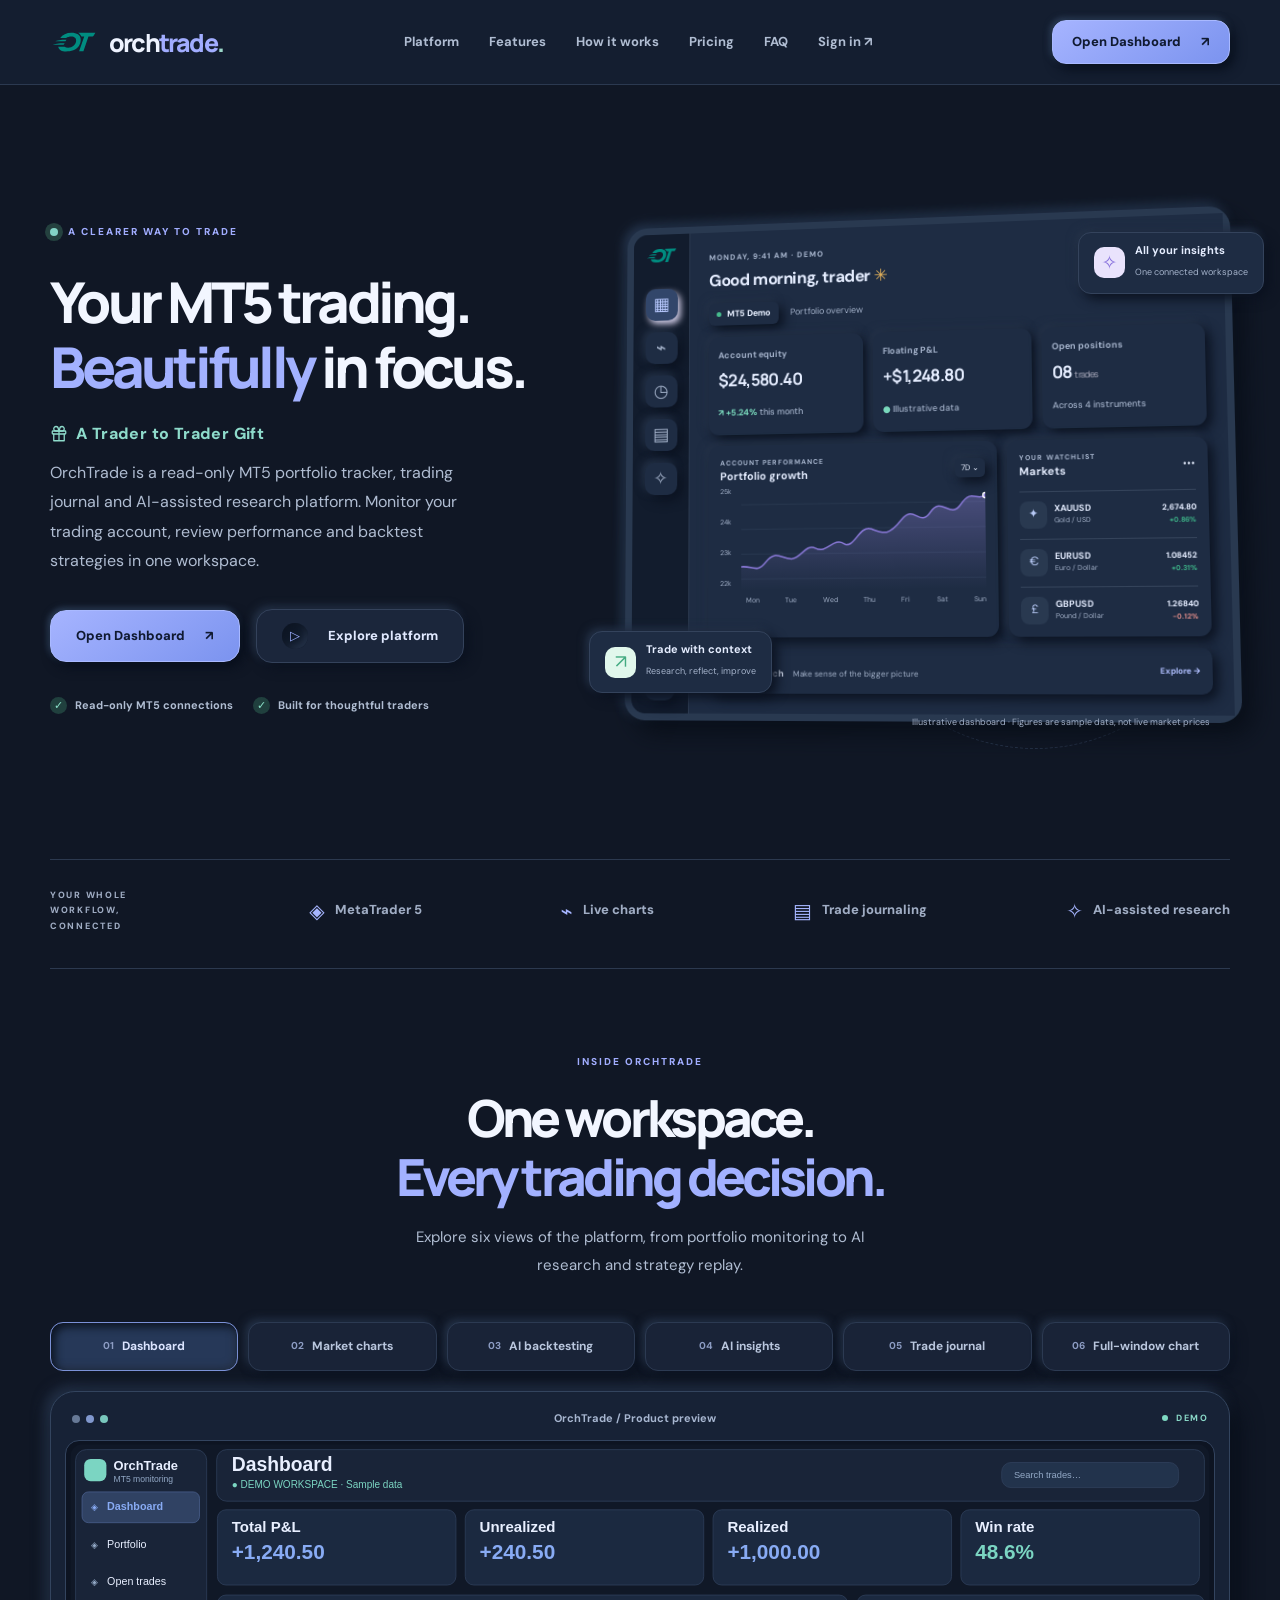
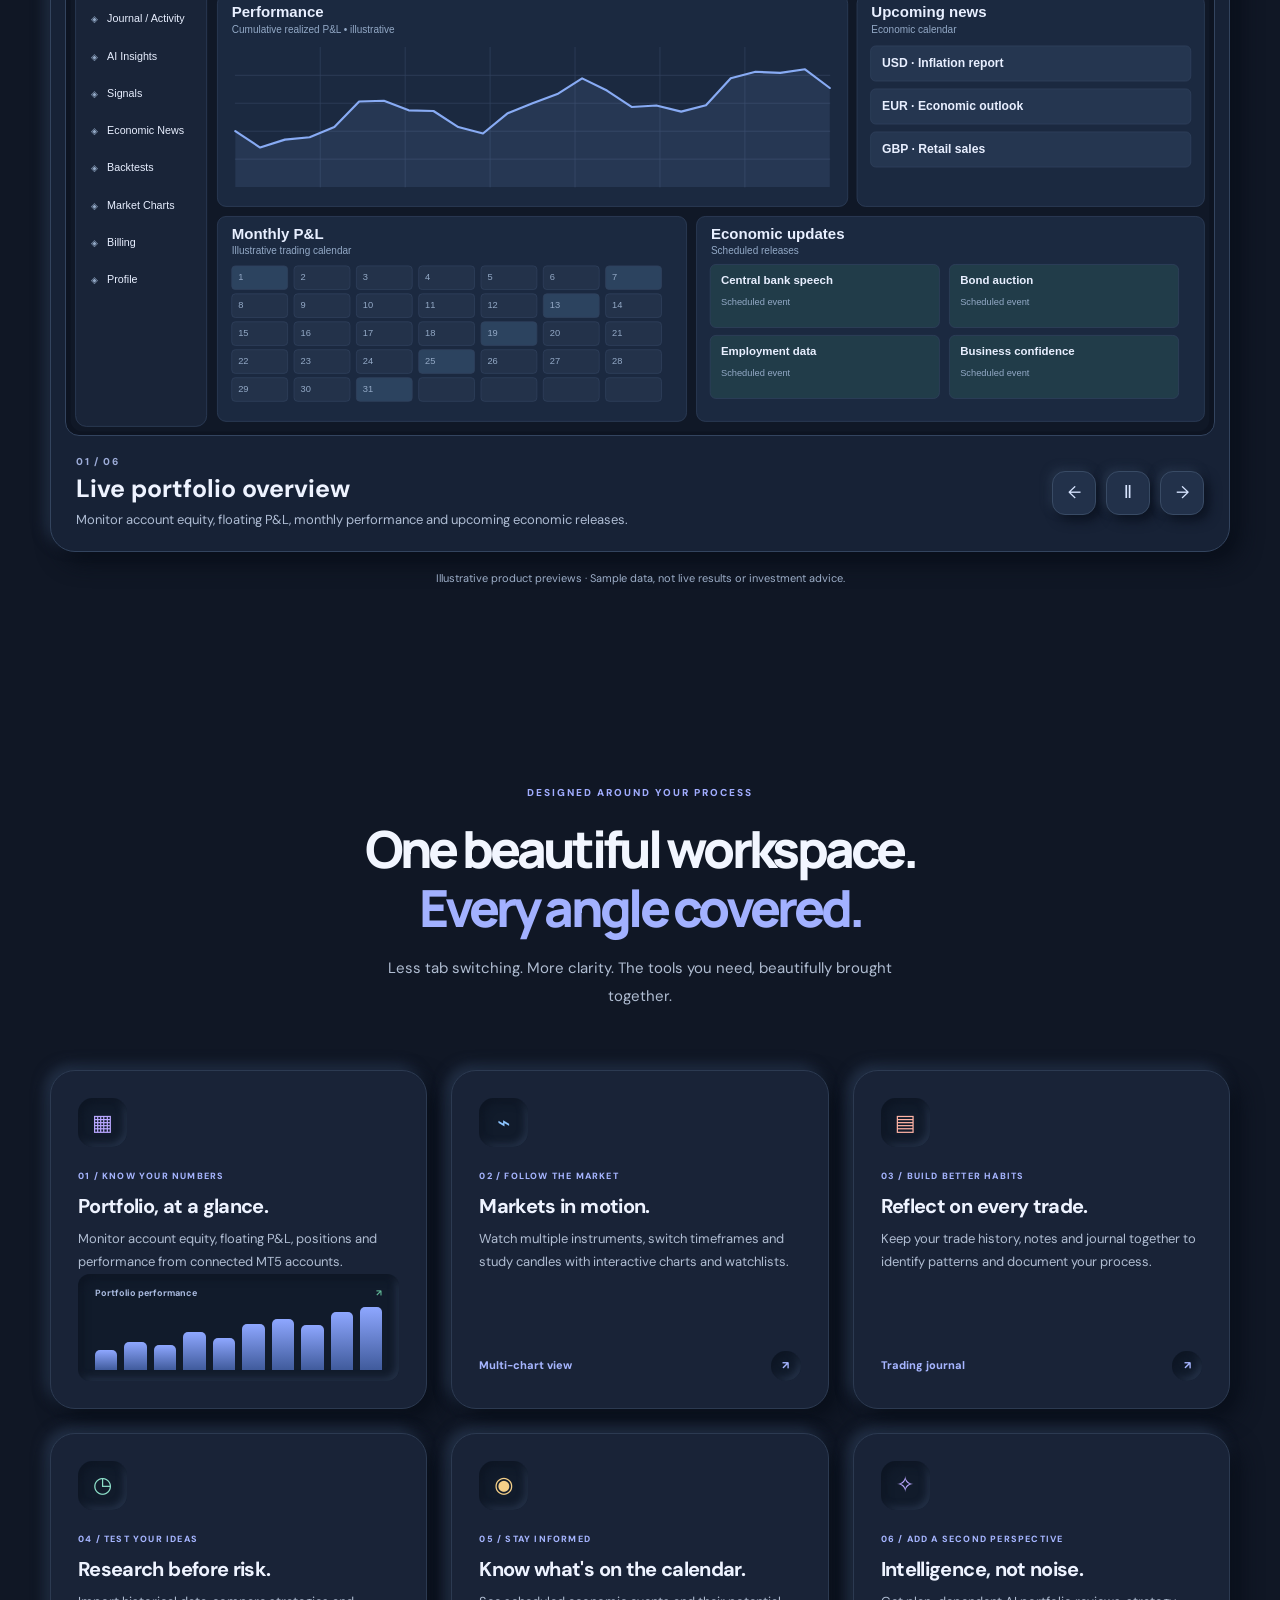
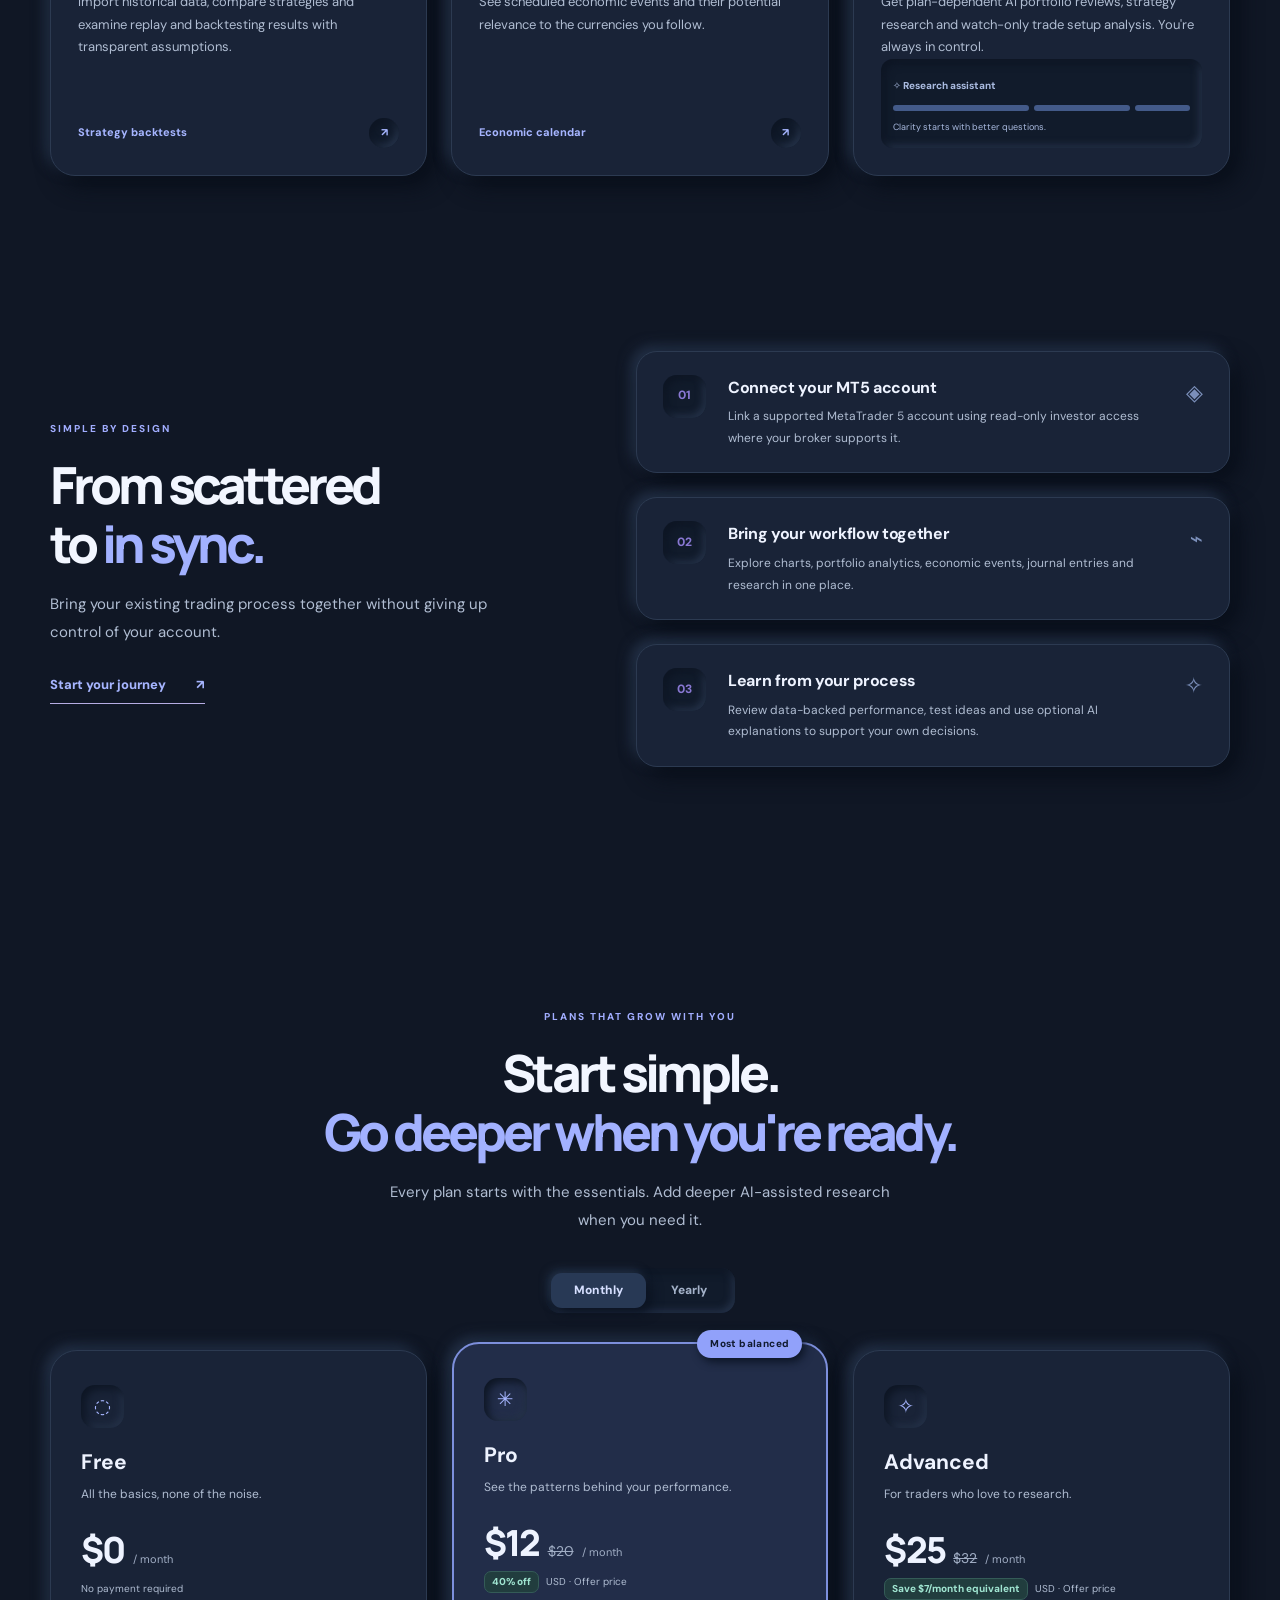
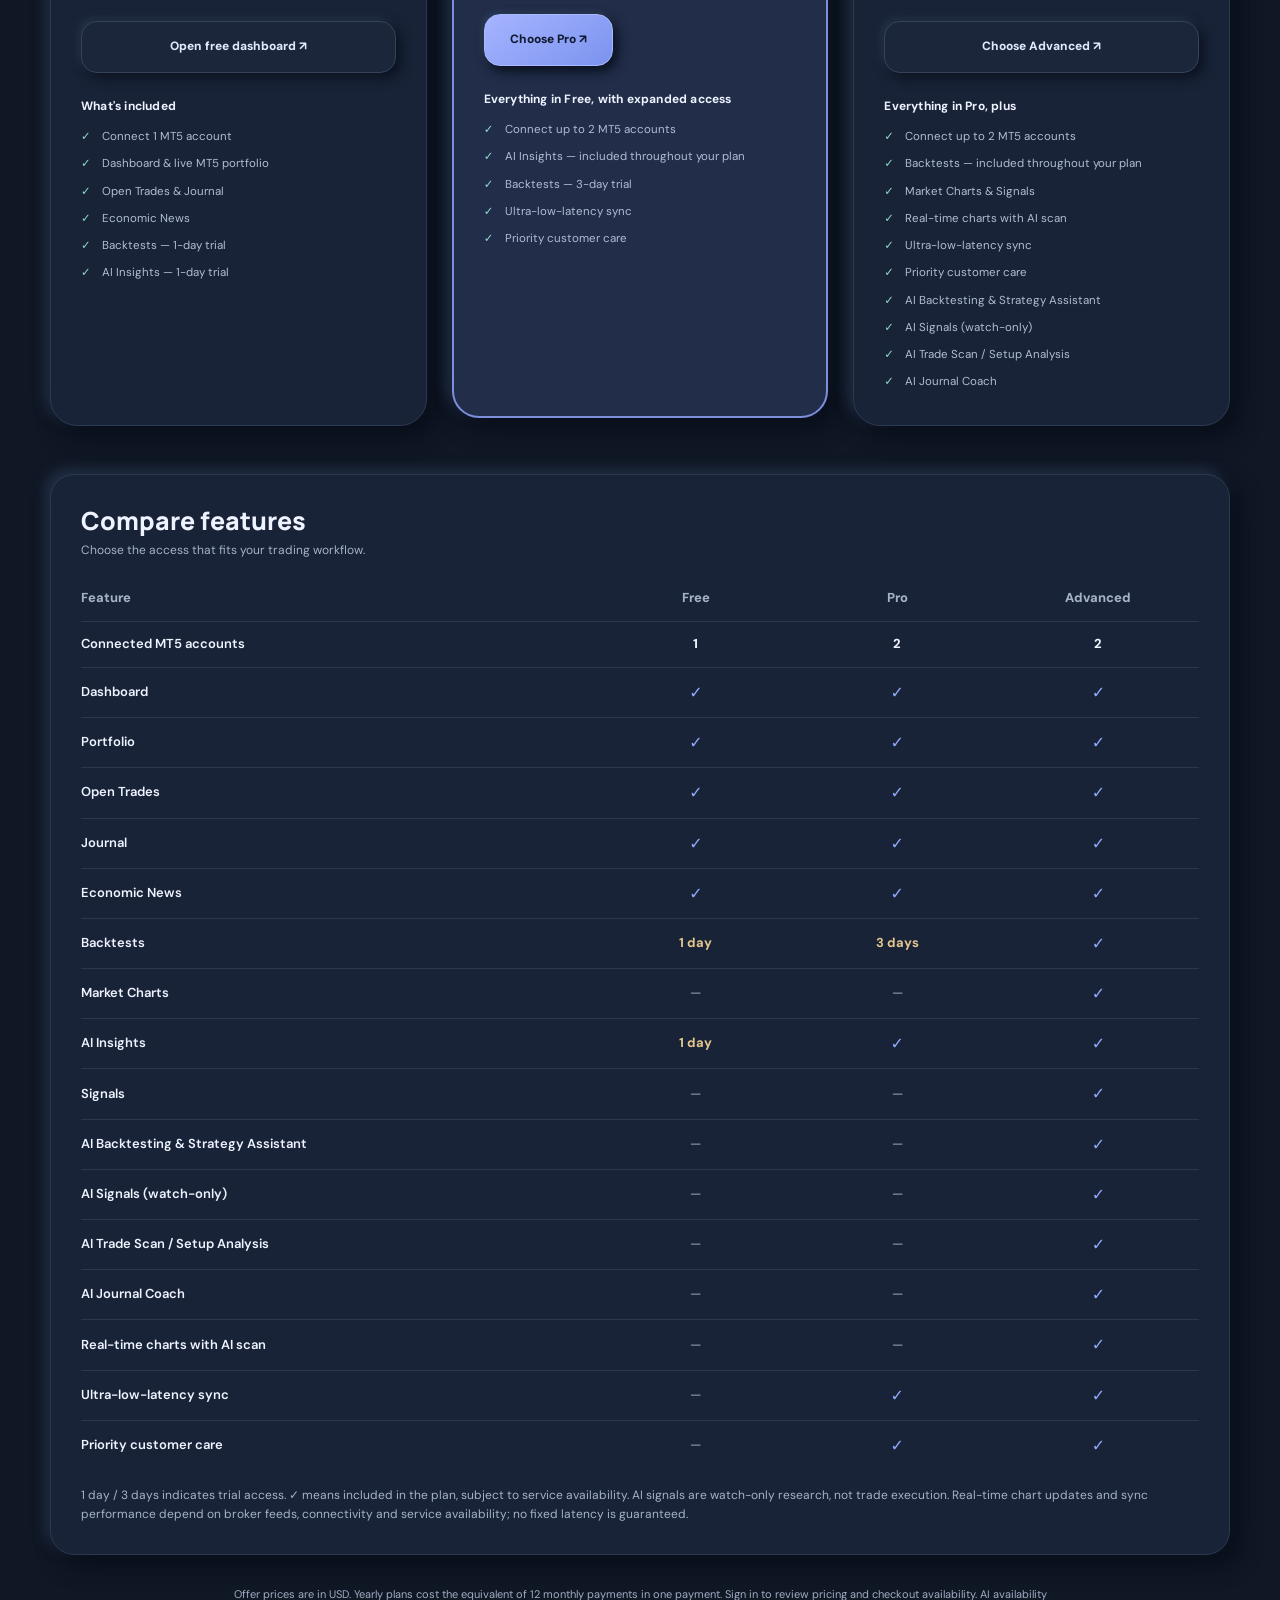
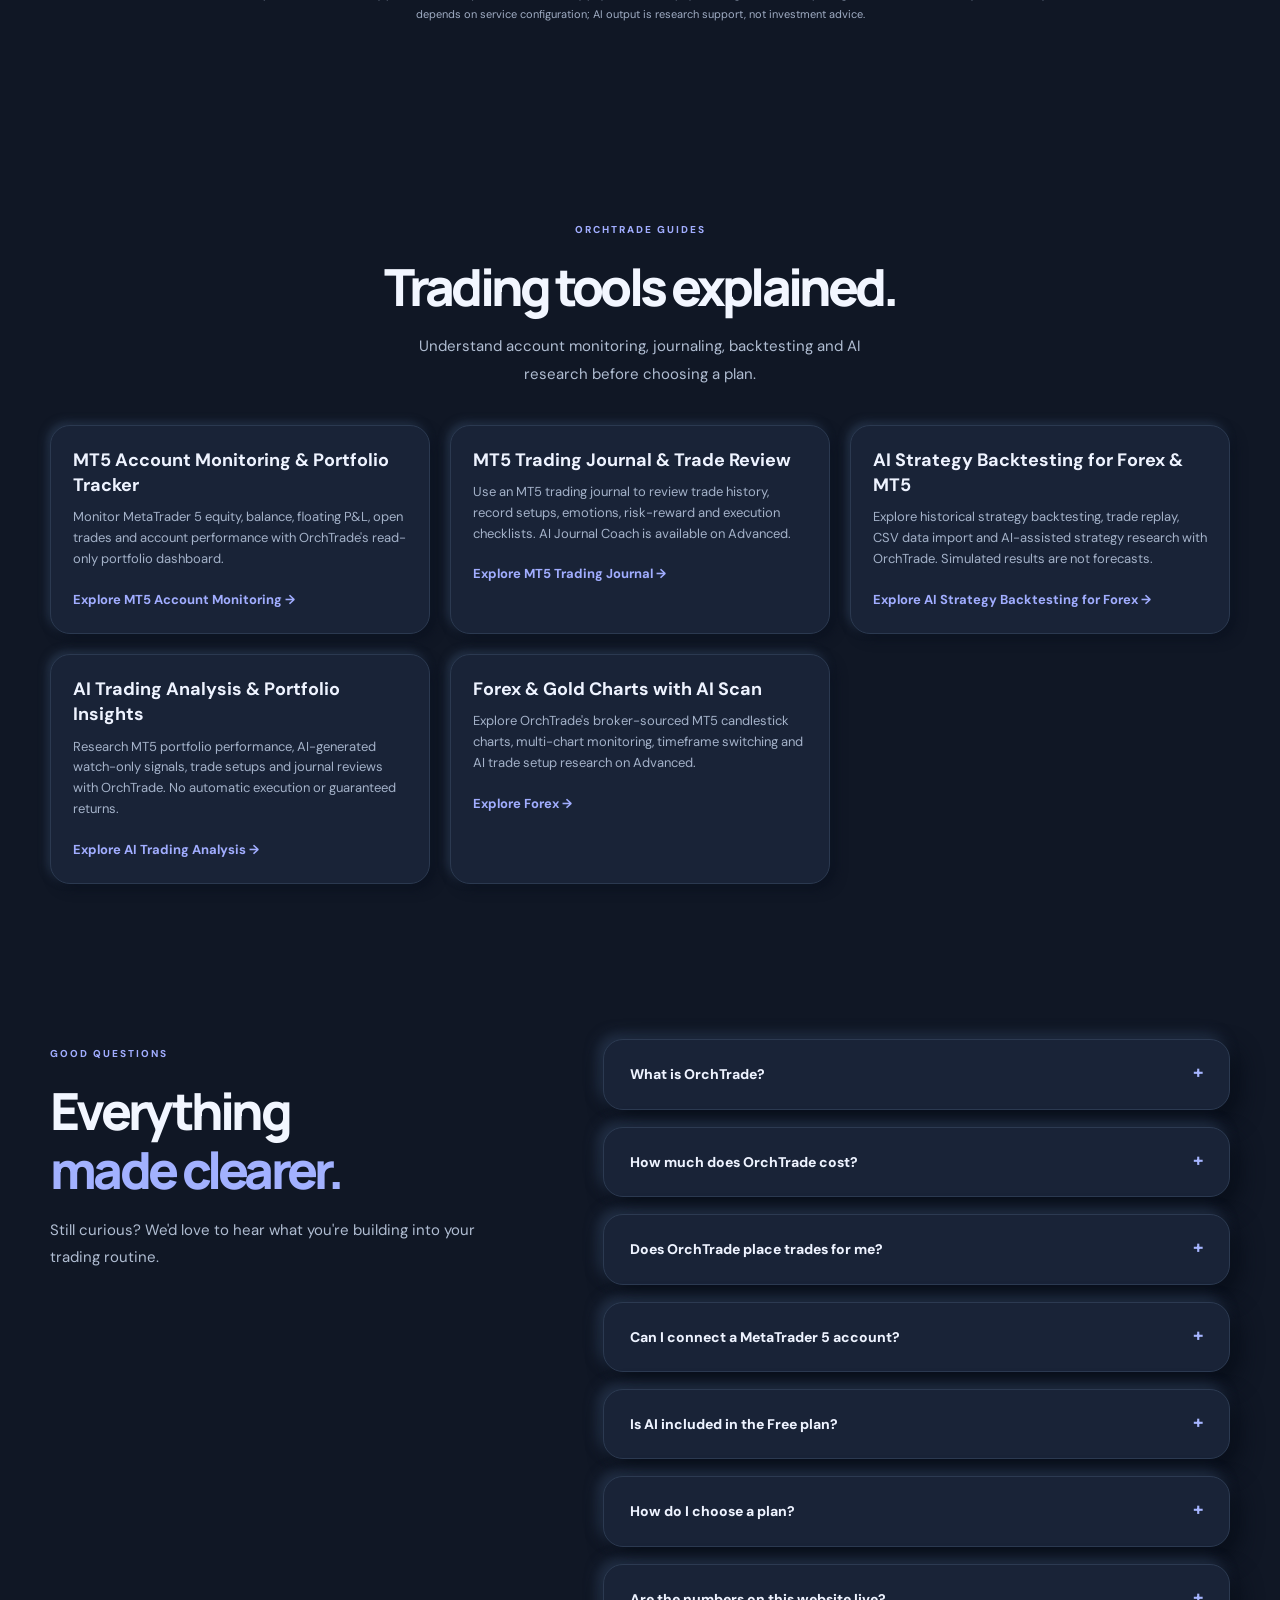
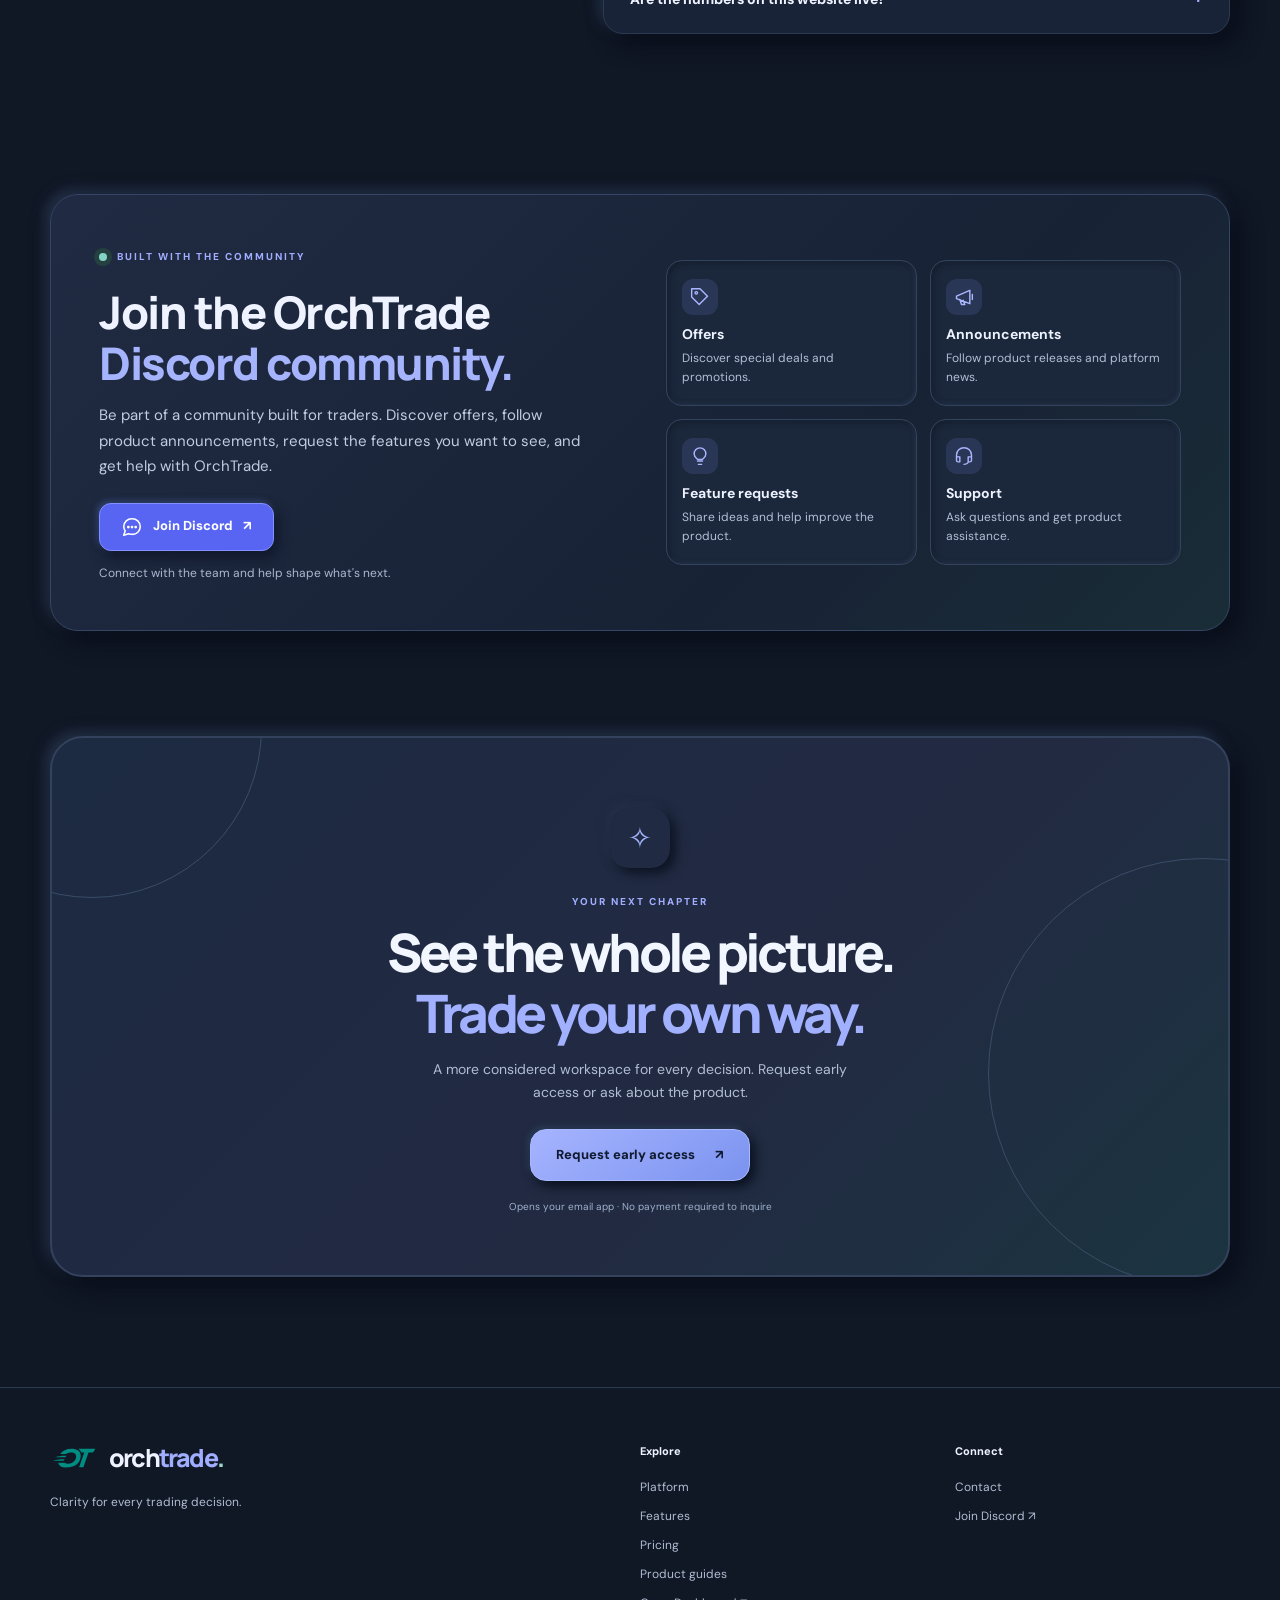
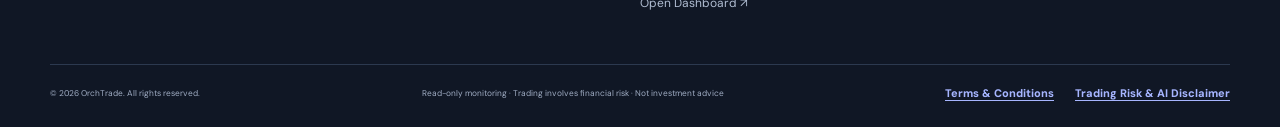
==== commit fc6cf1ce: "feat: add Discord community card and trader-to-trader hero tagline" ====
--- a/index.html
+++ b/index.html
@@ -13,7 +13,7 @@
   <meta property="og:url" content="https://orchtrade.com/">
   <meta property="og:site_name" content="OrchTrade">
   <link rel="icon" href="/favicon.ico?v=ot-1" sizes="16x16 32x32 48x48" type="image/x-icon"><link rel="icon" href="/favicon.svg?v=ot-1" sizes="any" type="image/svg+xml">
-  <link rel="stylesheet" href="/styles.css?v=ot-brand-1">
+  <link rel="stylesheet" href="/styles.css?v=community-1">
   <script src="/site.js?v=dark-showcase-1" defer></script>
   <meta name="twitter:card" content="summary">
   <meta name="twitter:title" content="OrchTrade | MT5 Trading Journal, Portfolio Tracker &amp; AI Backtesting">
@@ -46,6 +46,7 @@
         <div class="hero-copy">
           <span class="eyebrow"><span class="eyebrow-dot"></span> A clearer way to trade</span>
           <h1>Your MT5 trading.<br><em>Beautifully</em> in focus.</h1>
+          <p class="hero-gift"><svg viewBox="0 0 24 24" fill="none" stroke="currentColor" stroke-width="1.7" stroke-linecap="round" stroke-linejoin="round" aria-hidden="true"><rect x="3" y="8" width="18" height="4" rx="1"/><path d="M5 12v9h14v-9M12 8v13M12 8H8a3 3 0 1 1 3-3l1 3Zm0 0h4a3 3 0 1 0-3-3l-1 3Z"/></svg>A Trader to Trader Gift</p>
           <p class="hero-lead">OrchTrade is a read-only MT5 portfolio tracker, trading journal and AI-assisted research platform. Monitor your trading account, review performance and backtest strategies in one workspace.</p>
           <div class="hero-actions">
             <a class="btn btn-primary" href="https://app.orchtrade.com/" title="Open the OrchTrade trading dashboard">Open Dashboard <span aria-hidden="true">↗</span></a>
@@ -205,7 +206,27 @@
       <details><summary>Are the numbers on this website live? <span aria-hidden="true">+</span></summary><p>No. The example dashboard is a design illustration with sample data. Your actual dashboard uses available data from your connected account.</p></details>
     </div></div></section>
 
+    <section class="community-section section-pad" id="community" aria-labelledby="community-title">
+      <div class="container">
+        <div class="community-card">
+          <div class="community-copy">
+            <span class="eyebrow"><span class="eyebrow-dot"></span> BUILT WITH THE COMMUNITY</span>
+            <h2 id="community-title">Join the OrchTrade<br><em>Discord community.</em></h2>
+            <p>Be part of a community built for traders. Discover offers, follow product announcements, request the features you want to see, and get help with OrchTrade.</p>
+            <a class="btn discord-button" href="https://discord.gg/Ed6ynZQQV" target="_blank" rel="noopener noreferrer"><svg viewBox="0 0 24 24" width="22" height="22" fill="none" stroke="currentColor" stroke-width="1.7" stroke-linecap="round" stroke-linejoin="round" aria-hidden="true"><path d="M21 11.5a8.4 8.4 0 0 1-9 8.5 10 10 0 0 1-3.7-.7L3 21l1.6-4.8A8 8 0 0 1 3 11.5 8.7 8.7 0 0 1 12 3a8.7 8.7 0 0 1 9 8.5Z"/><path d="M8 12h.01M12 12h.01M16 12h.01" stroke-width="3"/></svg>Join Discord <span aria-hidden="true">↗</span></a>
+            <small>Connect with the team and help shape what's next.</small>
+          </div>
+          <div class="community-benefits">
+            <div class="community-benefit"><span class="community-icon" aria-hidden="true"><svg viewBox="0 0 24 24" fill="none" stroke="currentColor" stroke-width="1.7" stroke-linecap="round" stroke-linejoin="round"><path d="M20 13 11 22 2 13V3h10l9 9-1 1Z" transform="translate(0 -1)"/><circle cx="7.5" cy="7" r="1.5"/></svg></span><div><h3>Offers</h3><p>Discover special deals and promotions.</p></div></div>
+            <div class="community-benefit"><span class="community-icon" aria-hidden="true"><svg viewBox="0 0 24 24" fill="none" stroke="currentColor" stroke-width="1.7" stroke-linecap="round" stroke-linejoin="round"><path d="m3 11 16-7v16L3 14v-3Zm4 4 2 6h4l-2-5M22 9v6"/></svg></span><div><h3>Announcements</h3><p>Follow product releases and platform news.</p></div></div>
+            <div class="community-benefit"><span class="community-icon" aria-hidden="true"><svg viewBox="0 0 24 24" fill="none" stroke="currentColor" stroke-width="1.7" stroke-linecap="round" stroke-linejoin="round"><path d="M9 18h6m-5 4h4M8 15a7 7 0 1 1 8 0l-1 1H9l-1-1Z"/></svg></span><div><h3>Feature requests</h3><p>Share ideas and help improve the product.</p></div></div>
+            <div class="community-benefit"><span class="community-icon" aria-hidden="true"><svg viewBox="0 0 24 24" fill="none" stroke="currentColor" stroke-width="1.7" stroke-linecap="round" stroke-linejoin="round"><path d="M3 14v-3a9 9 0 0 1 18 0v3M3 13h4v6H5a2 2 0 0 1-2-2v-4Zm18 0h-4v6h2a2 2 0 0 0 2-2v-4ZM17 19c0 2-3 3-5 3"/></svg></span><div><h3>Support</h3><p>Ask questions and get product assistance.</p></div></div>
+          </div>
+        </div>
+      </div>
+    </section>
+
     <section class="contact-section" id="contact"><div class="container"><div class="contact-panel"><div class="contact-orb" aria-hidden="true">✧</div><span class="eyebrow">YOUR NEXT CHAPTER</span><h2>See the whole picture.<br><em>Trade your own way.</em></h2><p>A more considered workspace for every decision. Request early access or ask about the product.</p><a class="btn btn-primary" href="mailto:orchstringsupport@gmail.com?subject=OrchTrade%20%E2%80%94%20Early%20Access">Request early access <span aria-hidden="true">↗</span></a><small>Opens your email app · No payment required to inquire</small></div></div></section>
   </main>
-  <footer class="footer"><div class="container footer-grid"><div><a class="brand" href="#top"><img class="brand-mark" src="/assets/orchtrade-ot-teal.svg" width="280" height="145" alt="" aria-hidden="true" decoding="async"><span>orch<span class="brand-accent">trade</span><span class="brand-dot">.</span></span></a><p>Clarity for every trading decision.</p></div><div><span>Explore</span><a href="#platform">Platform</a><a href="#features">Features</a><a href="#pricing">Pricing</a><a href="#guides">Product guides</a><a href="https://app.orchtrade.com/">Open Dashboard ↗</a></div><div><span>Connect</span><a href="mailto:orchstringsupport@gmail.com?subject=OrchTrade%20Enquiry">Contact</a></div></div><div class="container footer-bottom"><small>© <span id="year">2026</span> OrchTrade. All rights reserved.</small><small>Read-only monitoring · Trading involves financial risk · Not investment advice</small><nav class="footer-legal-nav" aria-label="Legal information"><a href="/terms-and-conditions/">Terms &amp; Conditions</a><a href="/disclaimer/">Trading Risk &amp; AI Disclaimer</a></nav></div></footer>
+  <footer class="footer"><div class="container footer-grid"><div><a class="brand" href="#top"><img class="brand-mark" src="/assets/orchtrade-ot-teal.svg" width="280" height="145" alt="" aria-hidden="true" decoding="async"><span>orch<span class="brand-accent">trade</span><span class="brand-dot">.</span></span></a><p>Clarity for every trading decision.</p></div><div><span>Explore</span><a href="#platform">Platform</a><a href="#features">Features</a><a href="#pricing">Pricing</a><a href="#guides">Product guides</a><a href="https://app.orchtrade.com/">Open Dashboard ↗</a></div><div><span>Connect</span><a href="mailto:orchstringsupport@gmail.com?subject=OrchTrade%20Enquiry">Contact</a><a href="https://discord.gg/Ed6ynZQQV" target="_blank" rel="noopener noreferrer">Join Discord ↗</a></div></div><div class="container footer-bottom"><small>© <span id="year">2026</span> OrchTrade. All rights reserved.</small><small>Read-only monitoring · Trading involves financial risk · Not investment advice</small><nav class="footer-legal-nav" aria-label="Legal information"><a href="/terms-and-conditions/">Terms &amp; Conditions</a><a href="/disclaimer/">Trading Risk &amp; AI Disclaimer</a></nav></div></footer>
 </body></html>
--- a/styles.css
+++ b/styles.css
@@ -331,3 +331,10 @@
 
 /* Original OrchTrade OT monogram: no rotation, gradient or artificial logo effects. */
 .brand-mark{display:block;flex:0 0 auto;width:48px;height:30px;object-fit:contain;background:none;box-shadow:none;transform:none;border-radius:0}.dash-mini-logo img{display:block;width:35px;height:auto;object-fit:contain;margin:auto}@media(max-width:340px){.brand-mark{width:39px;height:25px}}
+
+/* Community: static neumorphic surfaces and native links, with no embeds or extra scripts. */
+.hero-gift{display:inline-flex;align-items:center;gap:8px;margin:0 0 12px;color:#8edbcb;font-size:clamp(13px,1.5vw,16px);font-weight:800;letter-spacing:.025em;line-height:1.5}.hero-gift svg{flex:none;width:18px;height:18px}
+.community-section{padding-block:45px 70px;scroll-margin-top:90px}.community-card{display:grid;grid-template-columns:minmax(0,1fr) minmax(0,1fr);gap:clamp(20px,4vw,54px);align-items:center;padding:clamp(22px,4vw,48px);border:1px solid #354565;border-radius:28px;background:linear-gradient(135deg,#202b43 0%,#182235 66%,#192d37 100%);box-shadow:var(--shadow);min-width:0}.community-copy{min-width:0}.community-copy h2{font:800 clamp(29px,4vw,45px)/1.15 'Manrope',sans-serif;letter-spacing:-1.5px;color:var(--ink);margin:18px 0 13px}.community-copy h2 em{font-style:normal;color:#a5b4fc}.community-copy p{font-size:15px;color:#c1cce0;line-height:1.7;max-width:490px;margin:0 0 23px}.community-copy small{display:block;font-size:12px;color:#aab8d0;margin-top:13px;line-height:1.5}.discord-button{display:inline-flex;justify-content:center;align-items:center;gap:10px;min-height:48px;background:#5865f2;color:#fff;border:1px solid #8390ff;box-shadow:4px 6px 13px #0e1629,-2px -2px 6px #384b79;border-radius:12px;padding:12px 21px;font-weight:800;text-decoration:none;transition:transform .18s ease,background-color .18s ease}.discord-button:hover{background:#4a57df;transform:translateY(-2px)}.discord-button:focus-visible{outline:2px solid #d1d8ff;outline-offset:4px}.discord-button svg{flex:none}.community-benefits{display:grid;grid-template-columns:repeat(2,minmax(0,1fr));gap:13px;min-width:0}.community-benefit{padding:18px 15px;min-width:0;background:#1b273a;border:1px solid #34435d;border-radius:16px;box-shadow:inset 2px 2px 6px #131d2d,inset -1px -1px 4px #2a3952}.community-icon{display:grid;place-items:center;width:36px;height:36px;border-radius:11px;background:#2a3655;color:#aab6ff;margin-bottom:10px}.community-icon svg{width:20px;height:20px}.community-benefit h3{color:#edf2ff;font-size:14px;line-height:1.35;margin:0 0 5px;overflow-wrap:anywhere}.community-benefit p{font-size:12px;line-height:1.6;color:#b2bfd6;margin:0;overflow-wrap:anywhere}
+@media(max-width:800px){.community-card{grid-template-columns:minmax(0,1fr);gap:26px}.community-section{padding-block:30px 55px}}
+@media(max-width:420px){.community-card{border-radius:20px;padding:20px 16px}.community-copy h2{font-size:30px;letter-spacing:-.8px}.community-copy p{font-size:13px}.discord-button{width:100%}.community-benefits{gap:10px}.community-benefit{padding:13px 10px}.community-benefit h3{font-size:13px}.community-benefit p{font-size:11px}}
+@media(prefers-reduced-motion:reduce){.discord-button,.discord-button:hover{transition:none;transform:none}}
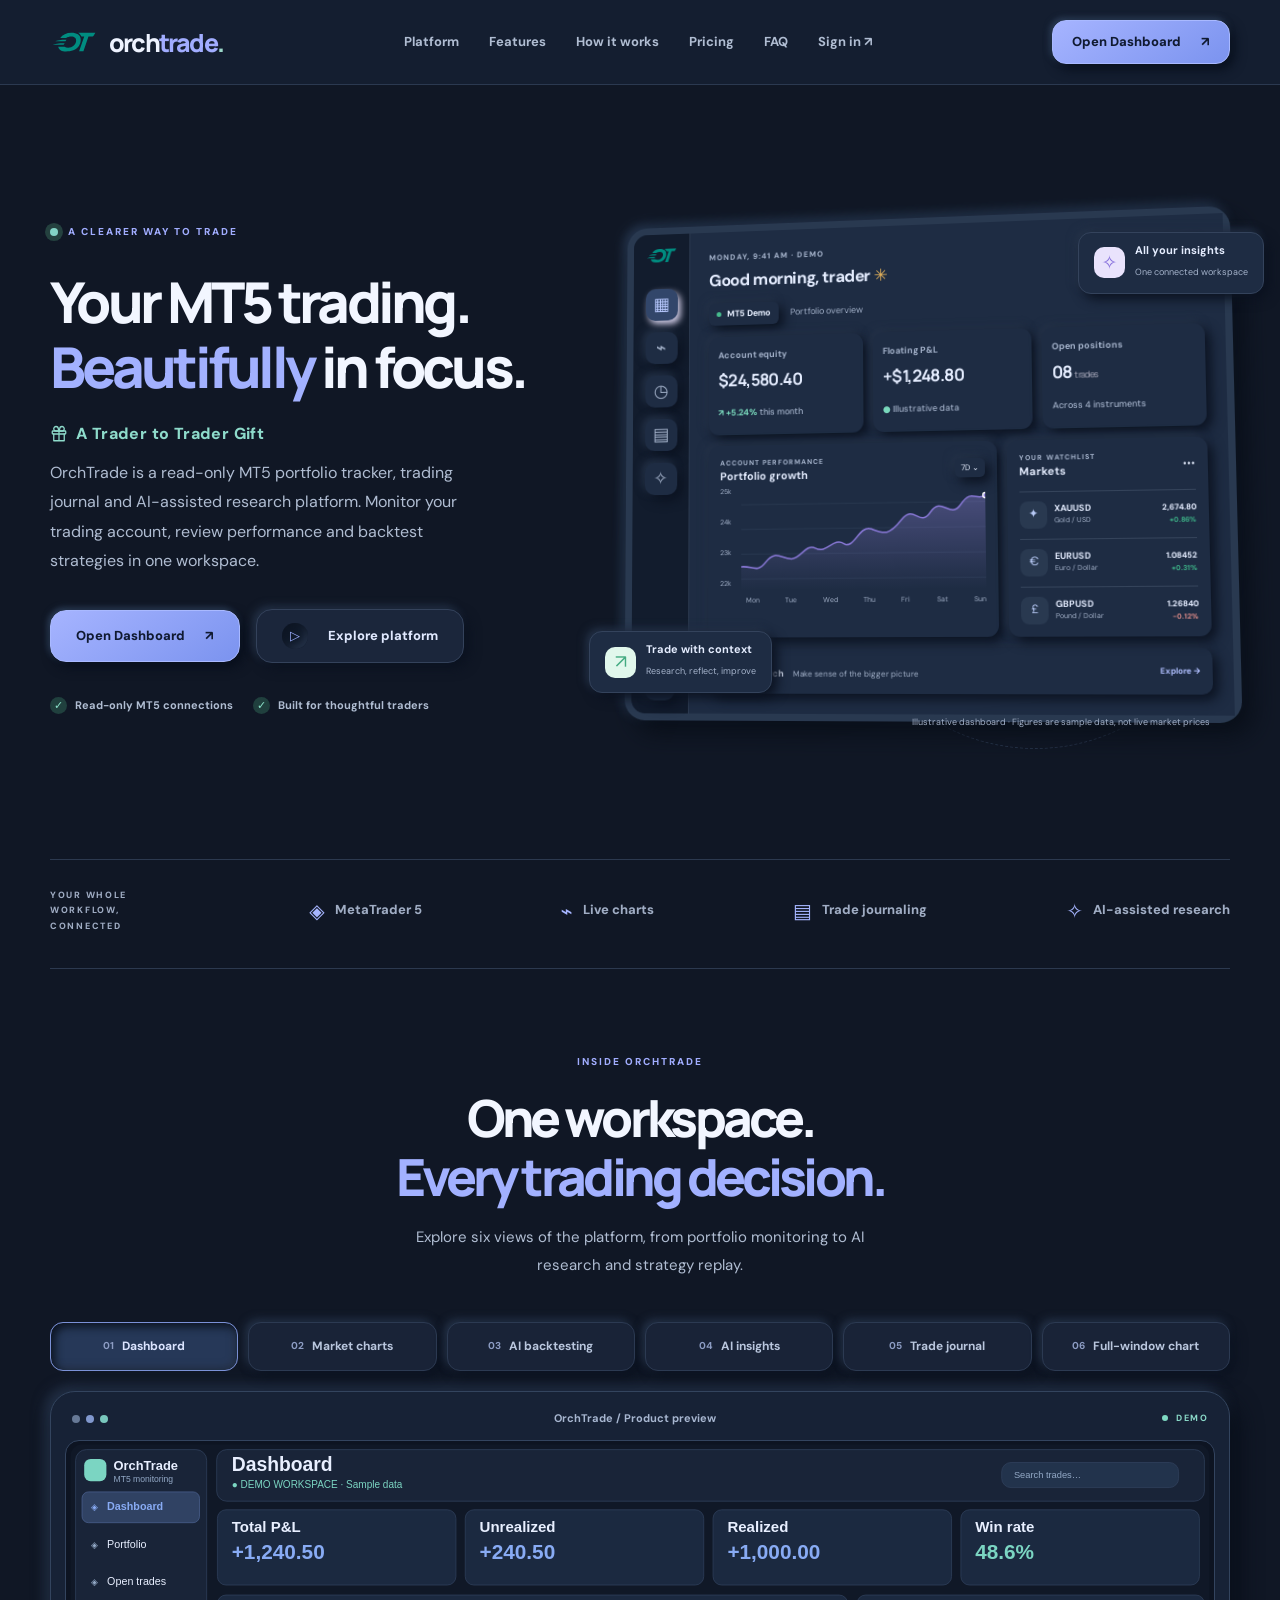
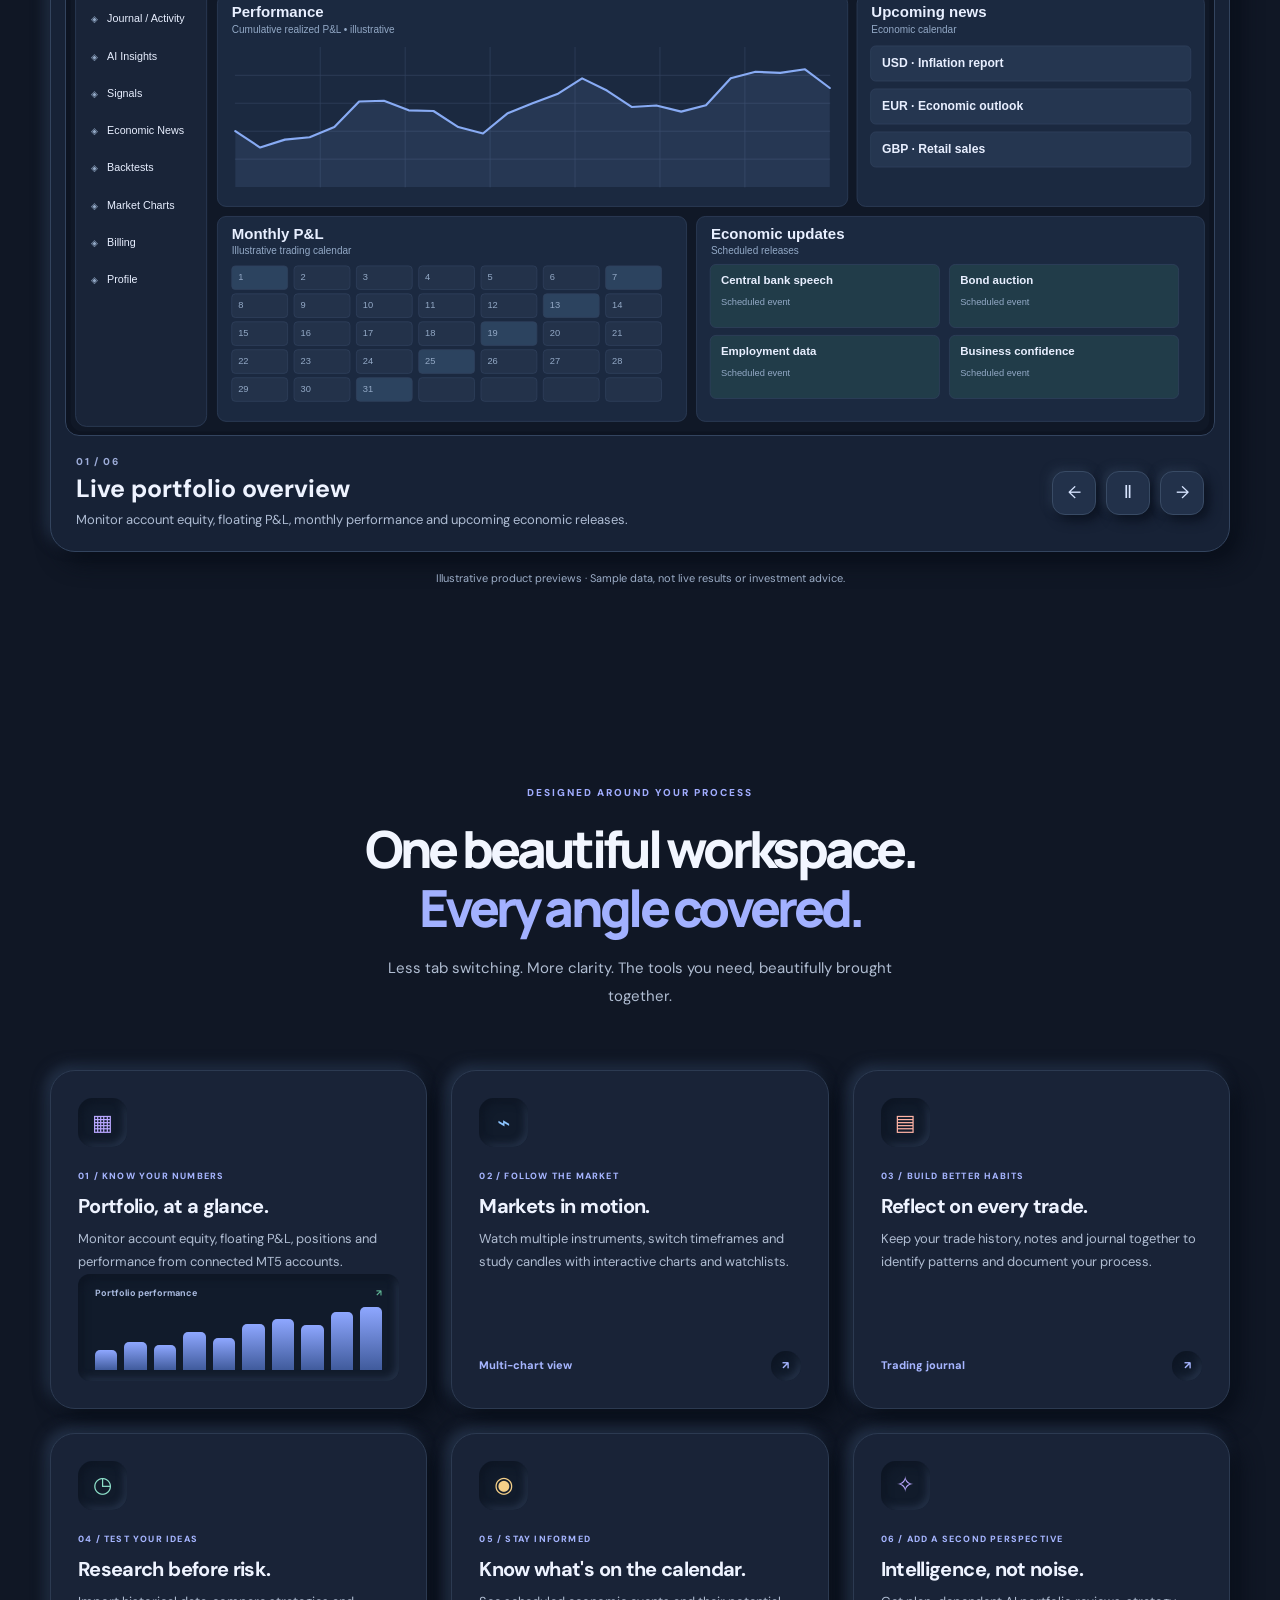
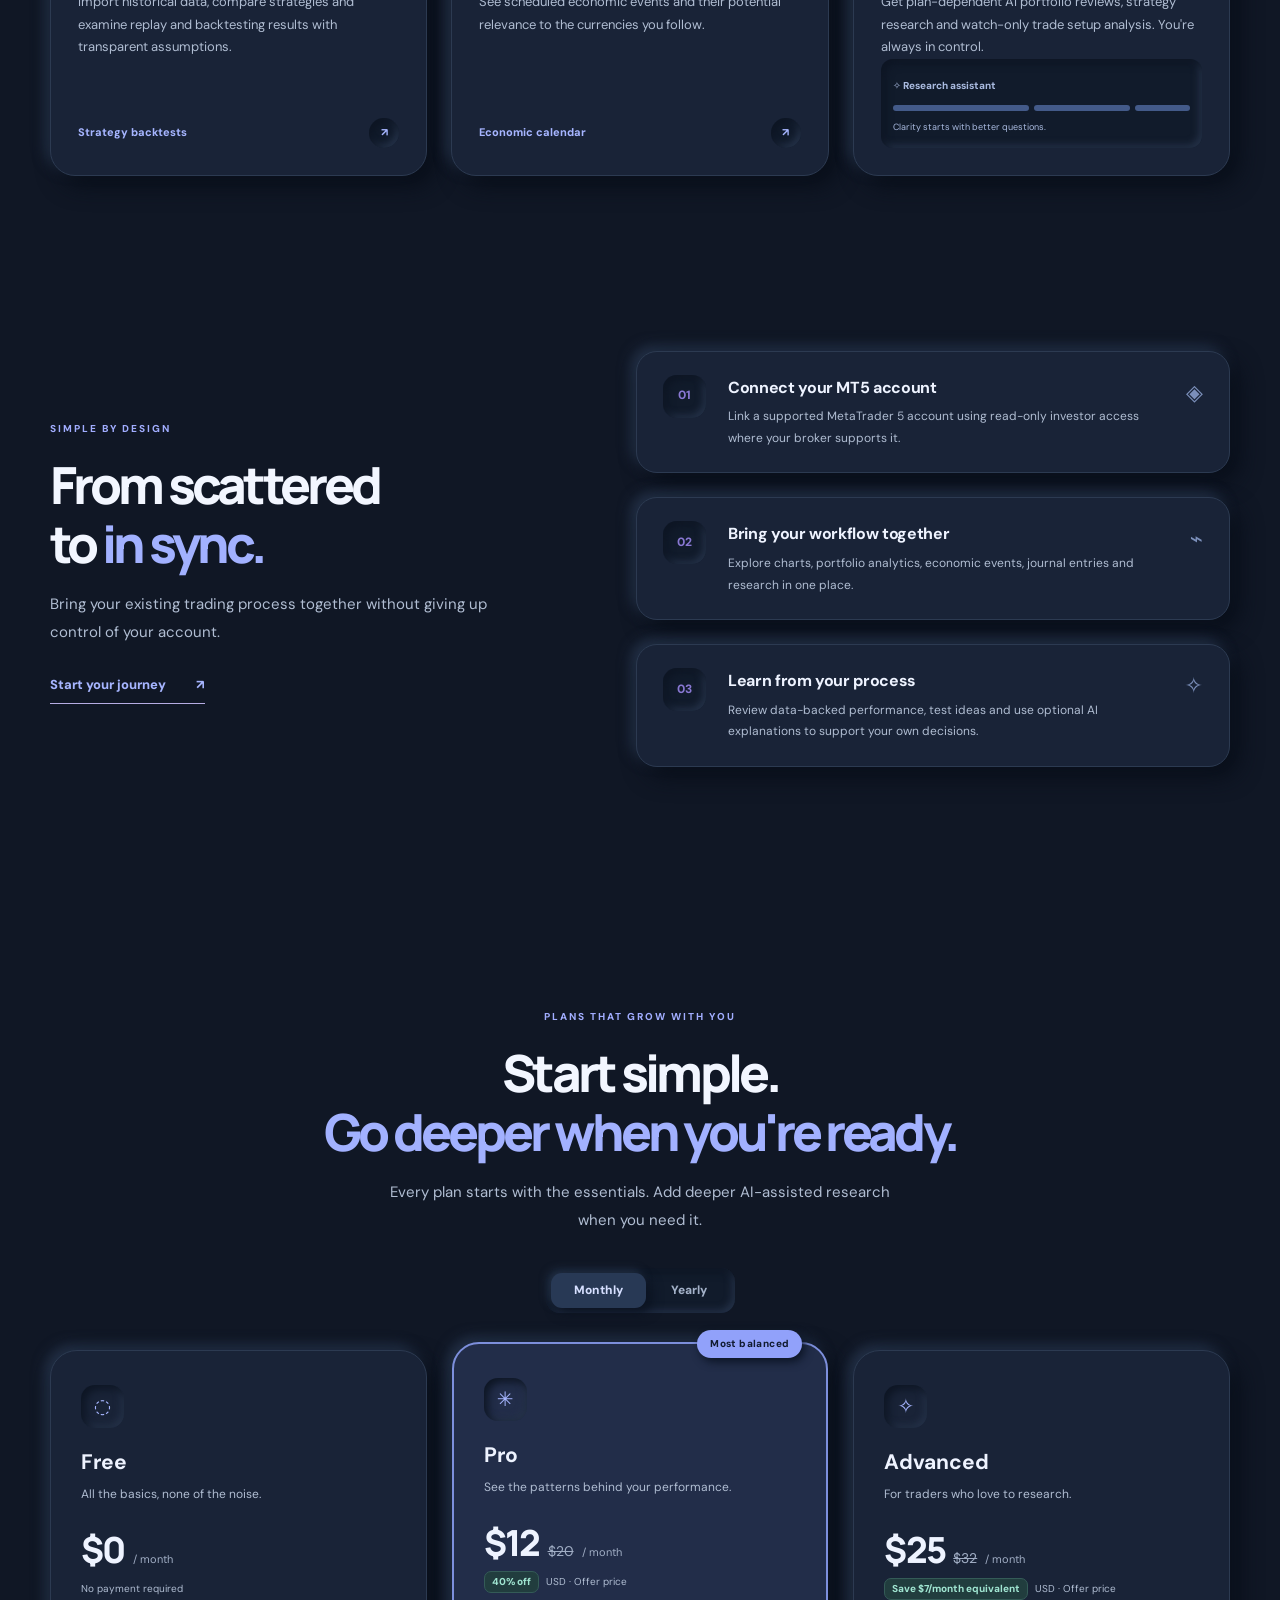
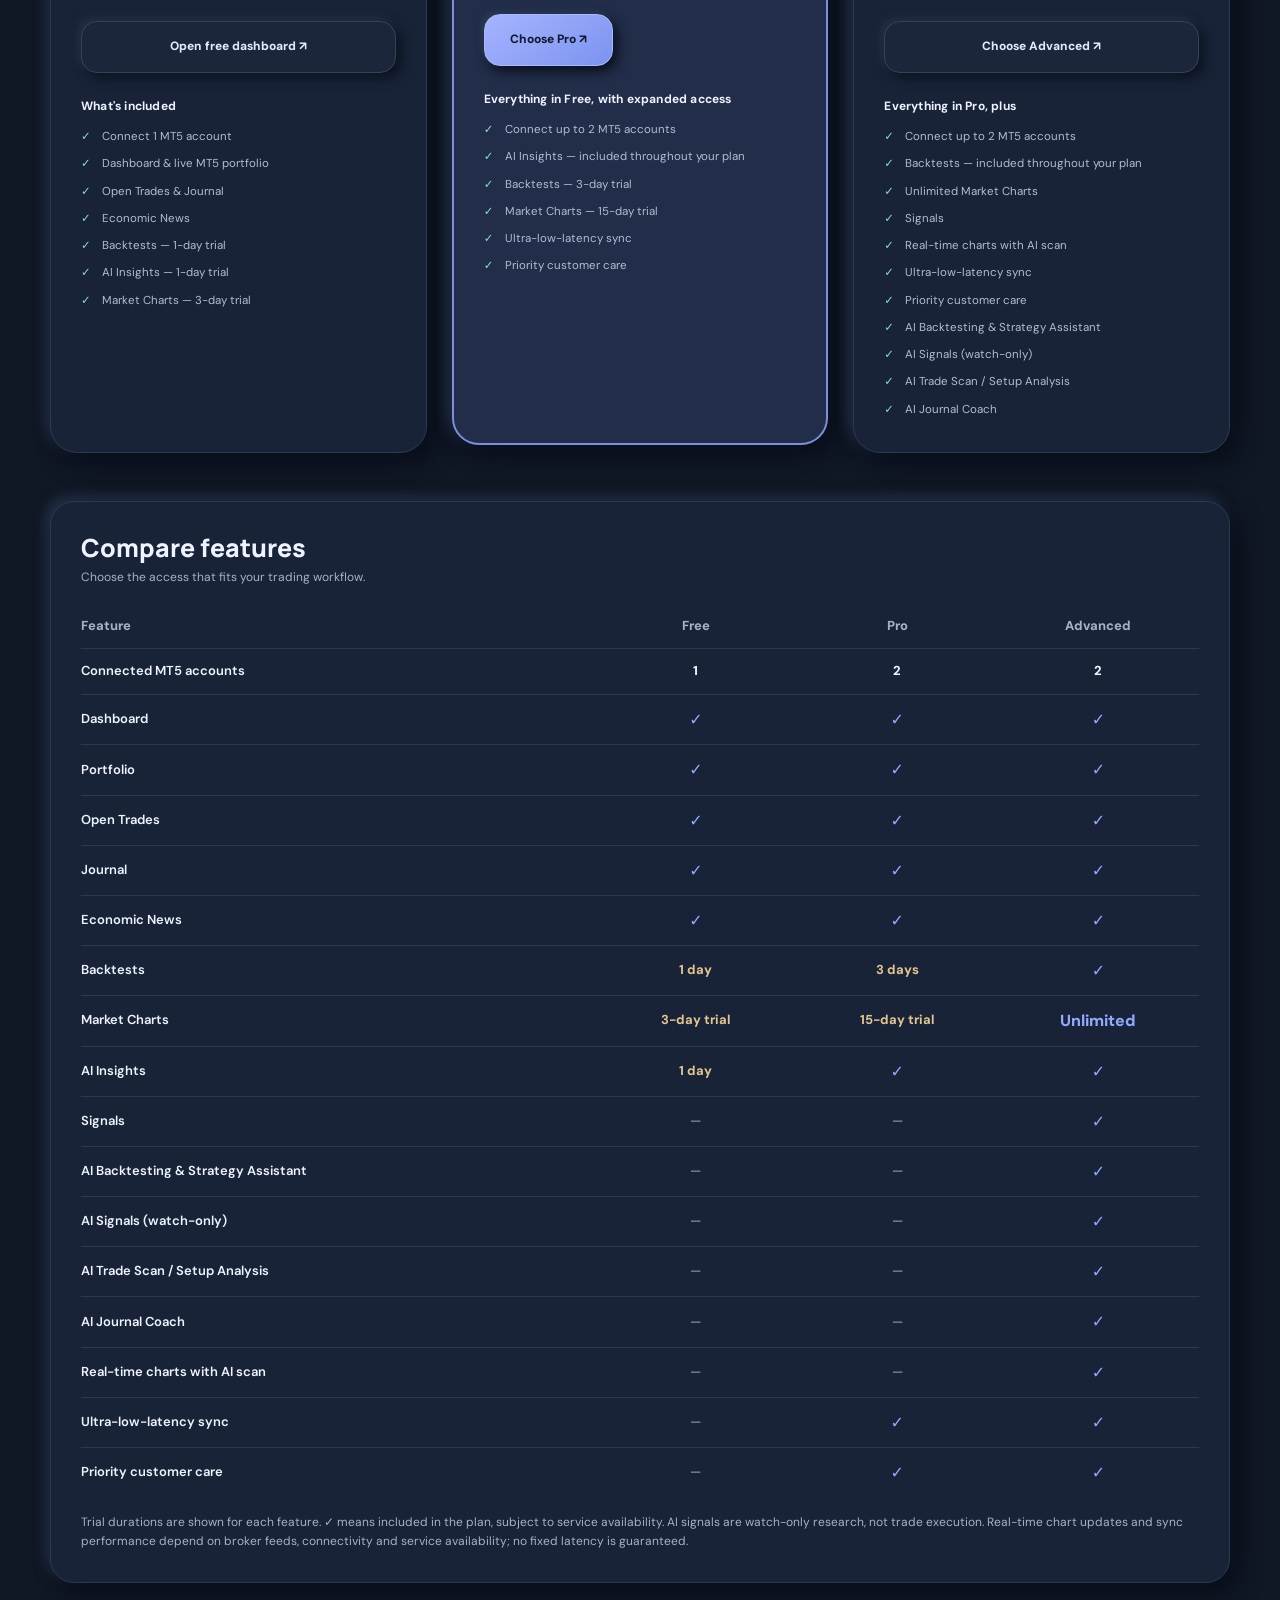
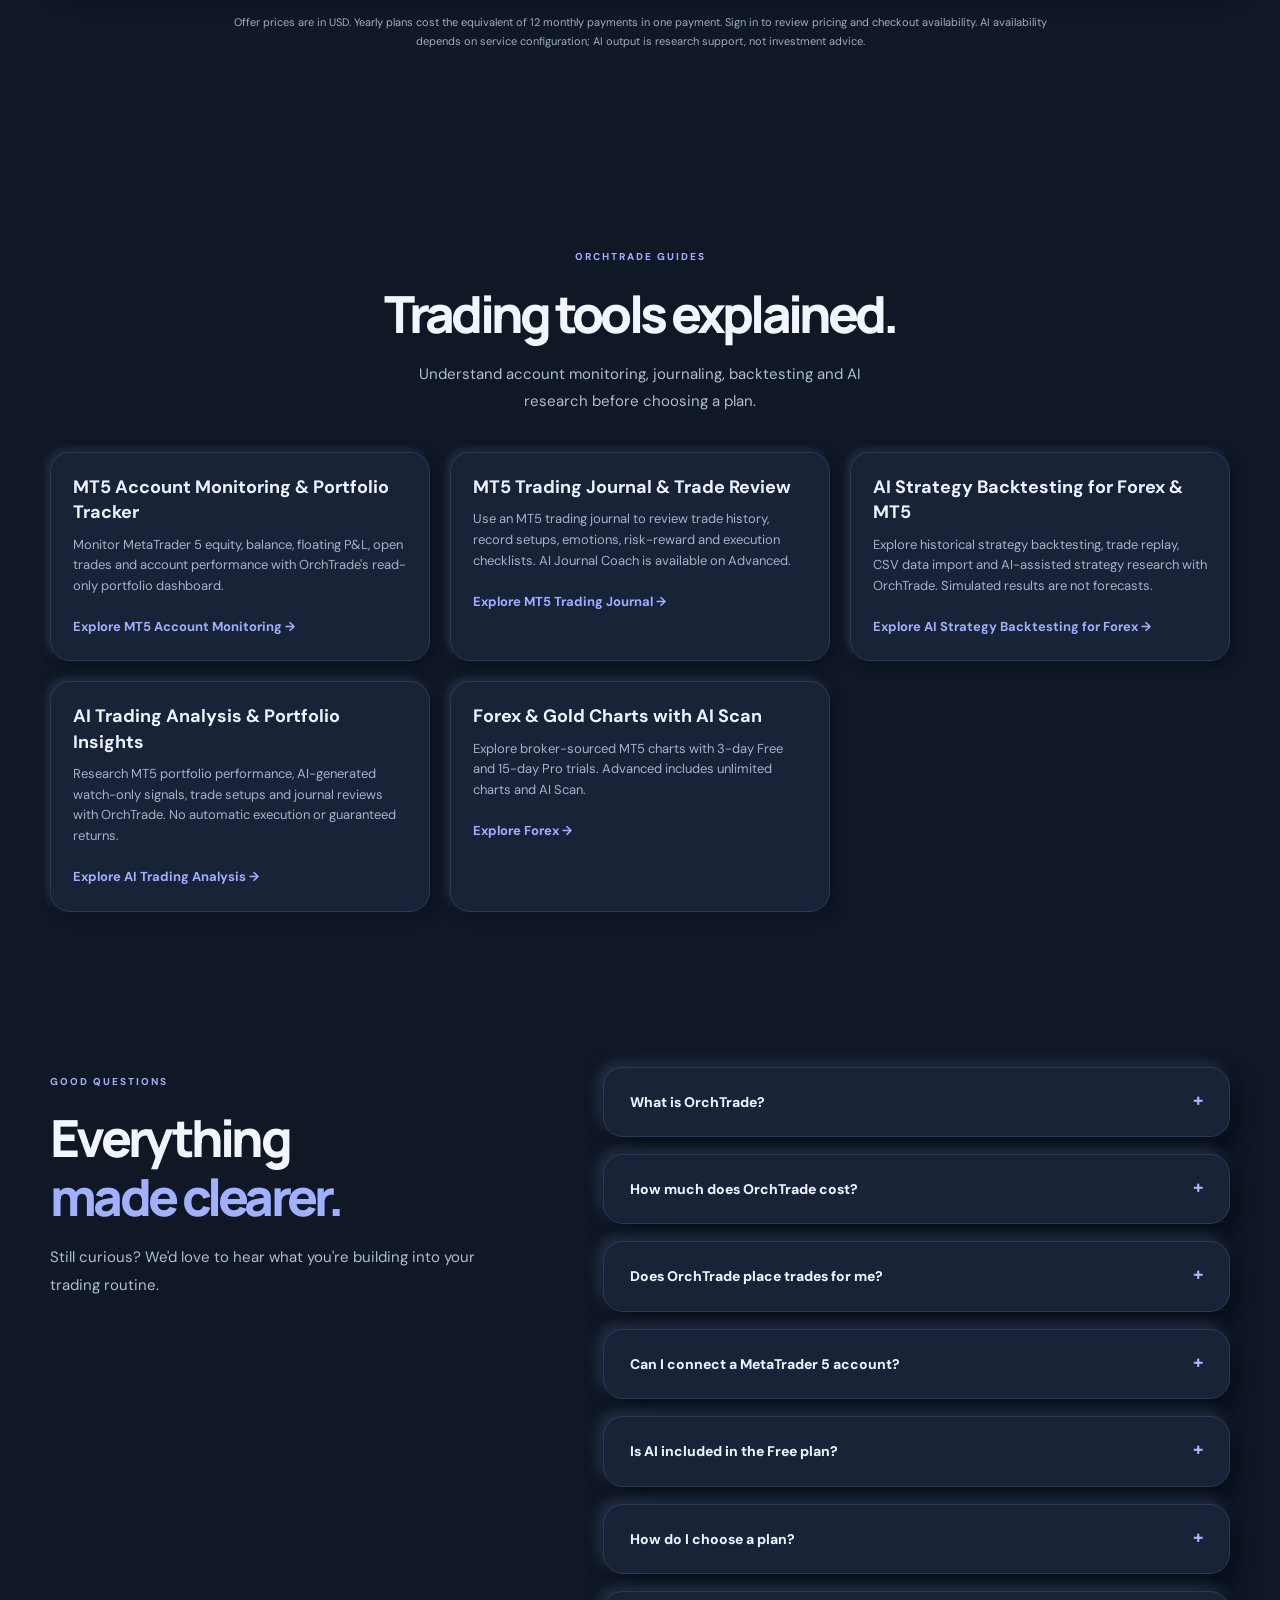
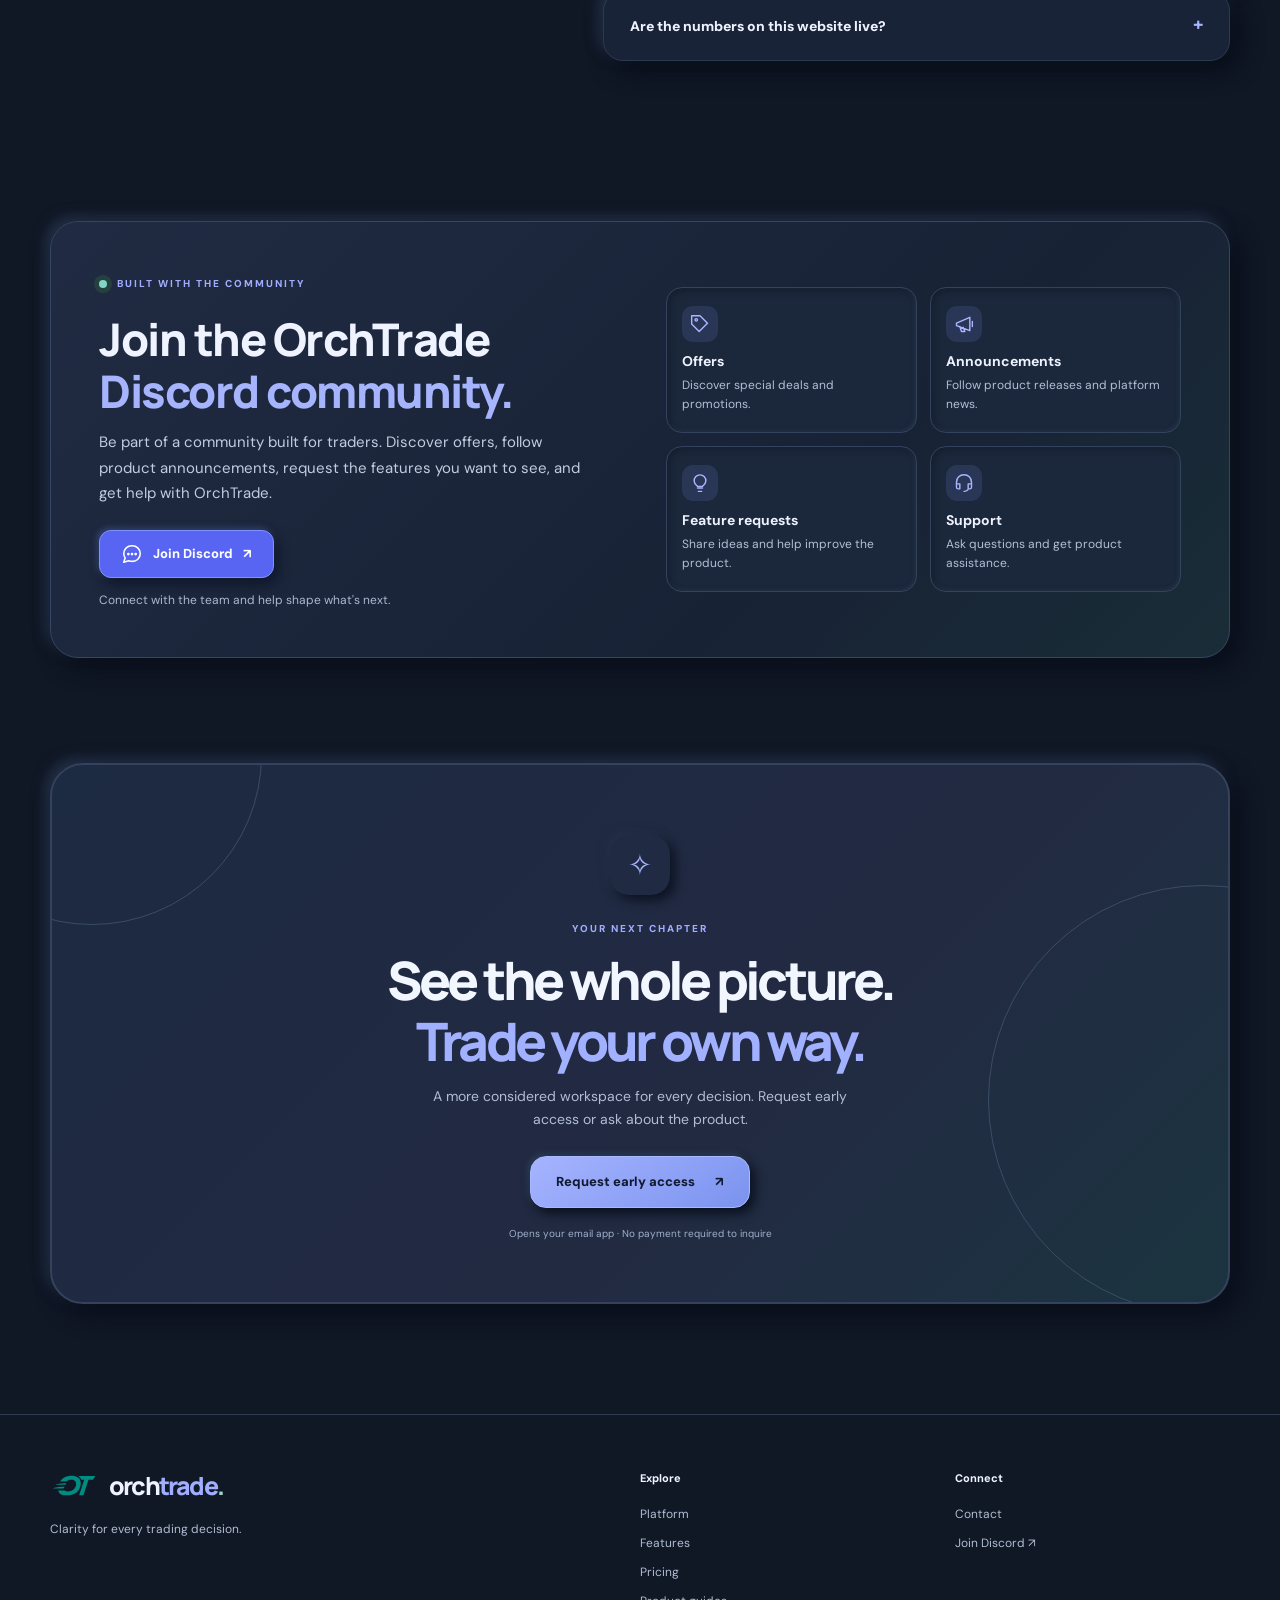
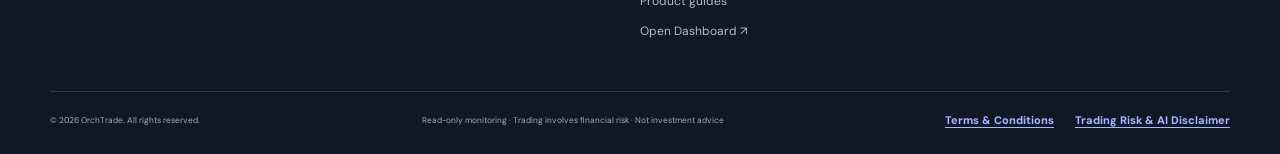
==== commit 8a9b989c: "Publish Market Charts trial terms for each plan" ====
--- a/index.html
+++ b/index.html
@@ -18,7 +18,7 @@
   <meta name="twitter:card" content="summary">
   <meta name="twitter:title" content="OrchTrade | MT5 Trading Journal, Portfolio Tracker &amp; AI Backtesting">
   <meta name="twitter:description" content="Monitor MT5 accounts, track trading performance, journal trades and explore AI backtesting, market charts and watch-only signals. Start with OrchTrade Free.">
-  <script type="application/ld+json">{"@context":"https://schema.org","@graph":[{"@type":"Organization","@id":"https://orchtrade.com/#organization","name":"OrchTrade","url":"https://orchtrade.com/","logo":"https://orchtrade.com/favicon.svg"},{"@type":"WebSite","@id":"https://orchtrade.com/#website","url":"https://orchtrade.com/","name":"OrchTrade","publisher":{"@id":"https://orchtrade.com/#organization"},"inLanguage":"en"},{"@type":"SoftwareApplication","@id":"https://orchtrade.com/#software","name":"OrchTrade","url":"https://orchtrade.com/","applicationCategory":"FinanceApplication","operatingSystem":"Web browser","description":"Monitor MT5 accounts, track trading performance, journal trades and explore AI backtesting, market charts and watch-only signals. Start with OrchTrade Free.","publisher":{"@id":"https://orchtrade.com/#organization"},"offers":[{"@type":"Offer","name":"Free","price":"0","priceCurrency":"USD","url":"https://orchtrade.com/#pricing"},{"@type":"Offer","name":"Pro monthly","price":"12","priceCurrency":"USD","url":"https://orchtrade.com/#pricing","priceSpecification":{"@type":"UnitPriceSpecification","price":"12","priceCurrency":"USD","unitText":"month"}},{"@type":"Offer","name":"Advanced monthly","price":"25","priceCurrency":"USD","url":"https://orchtrade.com/#pricing","priceSpecification":{"@type":"UnitPriceSpecification","price":"25","priceCurrency":"USD","unitText":"month"}}],"featureList":["MT5 read-only account monitoring","Portfolio analytics","Trading journal","Economic news","Plan-dependent AI insights and strategy backtesting","Advanced market charts and watch-only signals"]}]}</script>
+  <script type="application/ld+json">{"@context":"https://schema.org","@graph":[{"@type":"Organization","@id":"https://orchtrade.com/#organization","name":"OrchTrade","url":"https://orchtrade.com/","logo":"https://orchtrade.com/favicon.svg"},{"@type":"WebSite","@id":"https://orchtrade.com/#website","url":"https://orchtrade.com/","name":"OrchTrade","publisher":{"@id":"https://orchtrade.com/#organization"},"inLanguage":"en"},{"@type":"SoftwareApplication","@id":"https://orchtrade.com/#software","name":"OrchTrade","url":"https://orchtrade.com/","applicationCategory":"FinanceApplication","operatingSystem":"Web browser","description":"Monitor MT5 accounts, track trading performance, journal trades and explore AI backtesting, market charts and watch-only signals. Start with OrchTrade Free.","publisher":{"@id":"https://orchtrade.com/#organization"},"offers":[{"@type":"Offer","name":"Free","price":"0","priceCurrency":"USD","url":"https://orchtrade.com/#pricing"},{"@type":"Offer","name":"Pro monthly","price":"12","priceCurrency":"USD","url":"https://orchtrade.com/#pricing","priceSpecification":{"@type":"UnitPriceSpecification","price":"12","priceCurrency":"USD","unitText":"month"}},{"@type":"Offer","name":"Advanced monthly","price":"25","priceCurrency":"USD","url":"https://orchtrade.com/#pricing","priceSpecification":{"@type":"UnitPriceSpecification","price":"25","priceCurrency":"USD","unitText":"month"}}],"featureList":["MT5 read-only account monitoring","Portfolio analytics","Trading journal","Economic news","Plan-dependent AI insights and strategy backtesting","Plan-dependent Market Charts access and Advanced watch-only signals"]}]}</script>
   <title>OrchTrade | MT5 Trading Journal, Portfolio Tracker &amp; AI Backtesting</title>
 </head>
 <body>
@@ -156,9 +156,9 @@
       <div class="section-heading centered"><span class="eyebrow">PLANS THAT GROW WITH YOU</span><h2>Start simple.<br><em>Go deeper when you're ready.</em></h2><p>Every plan starts with the essentials. Add deeper AI-assisted research when you need it.</p></div>
       <div class="billing-switch" role="group" aria-label="Billing period"><button type="button" class="active" data-period="monthly" aria-pressed="true">Monthly</button><button type="button" data-period="annual" aria-pressed="false">Yearly</button></div>
       <div class="pricing-grid">
-        <article class="price-card"><div class="plan-icon">◌</div><h3>Free</h3><p>All the basics, none of the noise.</p><div class="price-line"><strong data-monthly="$0" data-annual="$0">$0</strong><span data-period-label>/ month</span></div><p class="billing-hint">No payment required</p><a href="https://app.orchtrade.com/" class="btn btn-outline">Open free dashboard ↗</a><h4>What's included</h4><ul class="plan-list"><li>Connect 1 MT5 account</li><li>Dashboard &amp; live MT5 portfolio</li><li>Open Trades &amp; Journal</li><li>Economic News</li><li>Backtests — 1-day trial</li><li>AI Insights — 1-day trial</li></ul></article>
-        <article class="price-card highlighted"><span class="popular-tag">Most balanced</span><div class="plan-icon">✳</div><h3>Pro</h3><p>See the patterns behind your performance.</p><div class="price-line"><strong data-monthly="$12" data-annual="$144">$12</strong><del class="original-price" data-monthly="$20" data-annual="$240">$20</del><span data-period-label>/ month</span></div><p class="billing-hint"><span class="offer-tag">40% off</span> USD · Offer price</p><a href="https://app.orchtrade.com/?plan=pro&amp;period=monthly" class="btn btn-primary" data-checkout-link>Choose Pro ↗</a><h4>Everything in Free, with expanded access</h4><ul class="plan-list"><li>Connect up to 2 MT5 accounts</li><li>AI Insights — included throughout your plan</li><li>Backtests — 3-day trial</li><li>Ultra-low-latency sync</li><li>Priority customer care</li></ul></article>
-        <article class="price-card"><div class="plan-icon">✧</div><h3>Advanced</h3><p>For traders who love to research.</p><div class="price-line"><strong data-monthly="$25" data-annual="$300">$25</strong><del class="original-price" data-monthly="$32" data-annual="$384">$32</del><span data-period-label>/ month</span></div><p class="billing-hint"><span class="offer-tag">Save $7/month equivalent</span> USD · Offer price</p><a href="https://app.orchtrade.com/?plan=advanced&amp;period=monthly" class="btn btn-outline" data-checkout-link>Choose Advanced ↗</a><h4>Everything in Pro, plus</h4><ul class="plan-list"><li>Connect up to 2 MT5 accounts</li><li>Backtests — included throughout your plan</li><li>Market Charts &amp; Signals</li><li>Real-time charts with AI scan</li><li>Ultra-low-latency sync</li><li>Priority customer care</li><li>AI Backtesting &amp; Strategy Assistant</li><li>AI Signals (watch-only)</li><li>AI Trade Scan / Setup Analysis</li><li>AI Journal Coach</li></ul></article>
+        <article class="price-card"><div class="plan-icon">◌</div><h3>Free</h3><p>All the basics, none of the noise.</p><div class="price-line"><strong data-monthly="$0" data-annual="$0">$0</strong><span data-period-label>/ month</span></div><p class="billing-hint">No payment required</p><a href="https://app.orchtrade.com/" class="btn btn-outline">Open free dashboard ↗</a><h4>What's included</h4><ul class="plan-list"><li>Connect 1 MT5 account</li><li>Dashboard &amp; live MT5 portfolio</li><li>Open Trades &amp; Journal</li><li>Economic News</li><li>Backtests — 1-day trial</li><li>AI Insights — 1-day trial</li><li>Market Charts — 3-day trial</li></ul></article>
+        <article class="price-card highlighted"><span class="popular-tag">Most balanced</span><div class="plan-icon">✳</div><h3>Pro</h3><p>See the patterns behind your performance.</p><div class="price-line"><strong data-monthly="$12" data-annual="$144">$12</strong><del class="original-price" data-monthly="$20" data-annual="$240">$20</del><span data-period-label>/ month</span></div><p class="billing-hint"><span class="offer-tag">40% off</span> USD · Offer price</p><a href="https://app.orchtrade.com/?plan=pro&amp;period=monthly" class="btn btn-primary" data-checkout-link>Choose Pro ↗</a><h4>Everything in Free, with expanded access</h4><ul class="plan-list"><li>Connect up to 2 MT5 accounts</li><li>AI Insights — included throughout your plan</li><li>Backtests — 3-day trial</li><li>Market Charts — 15-day trial</li><li>Ultra-low-latency sync</li><li>Priority customer care</li></ul></article>
+        <article class="price-card"><div class="plan-icon">✧</div><h3>Advanced</h3><p>For traders who love to research.</p><div class="price-line"><strong data-monthly="$25" data-annual="$300">$25</strong><del class="original-price" data-monthly="$32" data-annual="$384">$32</del><span data-period-label>/ month</span></div><p class="billing-hint"><span class="offer-tag">Save $7/month equivalent</span> USD · Offer price</p><a href="https://app.orchtrade.com/?plan=advanced&amp;period=monthly" class="btn btn-outline" data-checkout-link>Choose Advanced ↗</a><h4>Everything in Pro, plus</h4><ul class="plan-list"><li>Connect up to 2 MT5 accounts</li><li>Backtests — included throughout your plan</li><li>Unlimited Market Charts</li><li>Signals</li><li>Real-time charts with AI scan</li><li>Ultra-low-latency sync</li><li>Priority customer care</li><li>AI Backtesting &amp; Strategy Assistant</li><li>AI Signals (watch-only)</li><li>AI Trade Scan / Setup Analysis</li><li>AI Journal Coach</li></ul></article>
       </div>
       <section class="plan-comparison" aria-labelledby="compare-plans-title">
         <h3 id="compare-plans-title">Compare features</h3>
@@ -174,7 +174,7 @@
             <tr><th scope="row">Journal</th><td data-access="included"><span aria-label="Included" role="img">✓</span></td><td data-access="included"><span aria-label="Included" role="img">✓</span></td><td data-access="included"><span aria-label="Included" role="img">✓</span></td></tr>
             <tr><th scope="row">Economic News</th><td data-access="included"><span aria-label="Included" role="img">✓</span></td><td data-access="included"><span aria-label="Included" role="img">✓</span></td><td data-access="included"><span aria-label="Included" role="img">✓</span></td></tr>
             <tr><th scope="row">Backtests</th><td data-access="trial">1 day</td><td data-access="trial">3 days</td><td data-access="included"><span aria-label="Included" role="img">✓</span></td></tr>
-            <tr><th scope="row">Market Charts</th><td data-access="excluded"><span aria-label="Not included" role="img">—</span></td><td data-access="excluded"><span aria-label="Not included" role="img">—</span></td><td data-access="included"><span aria-label="Included" role="img">✓</span></td></tr>
+            <tr><th scope="row">Market Charts</th><td data-access="trial">3-day trial</td><td data-access="trial">15-day trial</td><td data-access="included">Unlimited</td></tr>
             <tr><th scope="row">AI Insights</th><td data-access="trial">1 day</td><td data-access="included"><span aria-label="Included" role="img">✓</span></td><td data-access="included"><span aria-label="Included" role="img">✓</span></td></tr>
             <tr><th scope="row">Signals</th><td data-access="excluded"><span aria-label="Not included" role="img">—</span></td><td data-access="excluded"><span aria-label="Not included" role="img">—</span></td><td data-access="included"><span aria-label="Included" role="img">✓</span></td></tr>
             <tr><th scope="row">AI Backtesting &amp; Strategy Assistant</th><td data-access="excluded"><span aria-label="Not included" role="img">—</span></td><td data-access="excluded"><span aria-label="Not included" role="img">—</span></td><td data-access="included"><span aria-label="Included" role="img">✓</span></td></tr>
@@ -186,7 +186,7 @@
             <tr><th scope="row">Priority customer care</th><td data-access="excluded"><span aria-label="Not included" role="img">—</span></td><td data-access="included"><span aria-label="Included" role="img">✓</span></td><td data-access="included"><span aria-label="Included" role="img">✓</span></td></tr>
           </tbody>
         </table>
-        <p class="compare-note">1 day / 3 days indicates trial access. ✓ means included in the plan, subject to service availability. AI signals are watch-only research, not trade execution. Real-time chart updates and sync performance depend on broker feeds, connectivity and service availability; no fixed latency is guaranteed.</p>
+        <p class="compare-note">Trial durations are shown for each feature. ✓ means included in the plan, subject to service availability. AI signals are watch-only research, not trade execution. Real-time chart updates and sync performance depend on broker feeds, connectivity and service availability; no fixed latency is guaranteed.</p>
       </section>
       <p class="pricing-disclaimer">Offer prices are in USD. Yearly plans cost the equivalent of 12 monthly payments in one payment. Sign in to review pricing and checkout availability. AI availability depends on service configuration; AI output is research support, not investment advice.</p>
     </div></section>
@@ -195,13 +195,13 @@
 <article class="guide-card"><h3><a href="/trading-journal/">MT5 Trading Journal &amp; Trade Review</a></h3><p>Use an MT5 trading journal to review trade history, record setups, emotions, risk-reward and execution checklists. AI Journal Coach is available on Advanced.</p><a class="guide-link" href="/trading-journal/">Explore MT5 Trading Journal →</a></article>
 <article class="guide-card"><h3><a href="/ai-backtesting/">AI Strategy Backtesting for Forex &amp; MT5</a></h3><p>Explore historical strategy backtesting, trade replay, CSV data import and AI-assisted strategy research with OrchTrade. Simulated results are not forecasts.</p><a class="guide-link" href="/ai-backtesting/">Explore AI Strategy Backtesting for Forex →</a></article>
 <article class="guide-card"><h3><a href="/ai-trading-analysis/">AI Trading Analysis &amp; Portfolio Insights</a></h3><p>Research MT5 portfolio performance, AI-generated watch-only signals, trade setups and journal reviews with OrchTrade. No automatic execution or guaranteed returns.</p><a class="guide-link" href="/ai-trading-analysis/">Explore AI Trading Analysis →</a></article>
-<article class="guide-card"><h3><a href="/forex-market-charts/">Forex &amp; Gold Charts with AI Scan</a></h3><p>Explore OrchTrade's broker-sourced MT5 candlestick charts, multi-chart monitoring, timeframe switching and AI trade setup research on Advanced.</p><a class="guide-link" href="/forex-market-charts/">Explore Forex →</a></article></div></section>
+<article class="guide-card"><h3><a href="/forex-market-charts/">Forex &amp; Gold Charts with AI Scan</a></h3><p>Explore broker-sourced MT5 charts with 3-day Free and 15-day Pro trials. Advanced includes unlimited charts and AI Scan.</p><a class="guide-link" href="/forex-market-charts/">Explore Forex →</a></article></div></section>
     <section class="faq section-pad" id="faq"><div class="container faq-layout"><div class="section-heading"><span class="eyebrow">GOOD QUESTIONS</span><h2>Everything<br><em>made clearer.</em></h2><p>Still curious? We'd love to hear what you're building into your trading routine.</p></div><div class="faq-items">
       <details><summary>What is OrchTrade? <span aria-hidden="true">+</span></summary><p>OrchTrade is a web-based trading analytics and research platform for supported MT5 accounts. It combines account monitoring, trading journals, economic news and plan-dependent AI insights, backtesting and charts. It is not a broker and does not execute trades.</p></details>
       <details><summary>How much does OrchTrade cost? <span aria-hidden="true">+</span></summary><p>Free is $0, Pro is $12 per month and Advanced is $25 per month at current USD offer prices. Yearly prepaid access costs $144 and $300 respectively. Check available currency, taxes and final price in the dashboard.</p></details>
       <details><summary>Does OrchTrade place trades for me? <span aria-hidden="true">+</span></summary><p>No. OrchTrade is designed as a read-only monitoring and research platform. AI trade setups are watch-only research, not orders or guaranteed outcomes.</p></details>
       <details><summary>Can I connect a MetaTrader 5 account? <span aria-hidden="true">+</span></summary><p>Free supports 1 connected MT5 account; Pro and Advanced support up to 2 each. Where available, use the broker's investor/read-only credentials. Connection availability depends on your broker and deployment.</p></details>
-      <details><summary>Is AI included in the Free plan? <span aria-hidden="true">+</span></summary><p>Yes. Free includes a 1-day AI Insights trial and a 1-day Backtests trial. Pro includes AI Insights throughout the plan and a 3-day Backtests trial. Advanced includes Backtests, AI Insights, Market Charts, Signals and additional AI research tools.</p></details>
+      <details><summary>Is AI included in the Free plan? <span aria-hidden="true">+</span></summary><p>Yes. Free includes a 1-day AI Insights trial and a 1-day Backtests trial. Pro includes AI Insights throughout the plan and a 3-day Backtests trial. Advanced includes Backtests, AI Insights, unlimited Market Charts, Signals and additional AI research tools.</p></details>
       <details><summary>How do I choose a plan? <span aria-hidden="true">+</span></summary><p>Start with Free for $0, or choose Pro or Advanced and sign in to review that plan in your dashboard. Paid plans renew manually when access ends.</p></details>
       <details><summary>Are the numbers on this website live? <span aria-hidden="true">+</span></summary><p>No. The example dashboard is a design illustration with sample data. Your actual dashboard uses available data from your connected account.</p></details>
     </div></div></section>
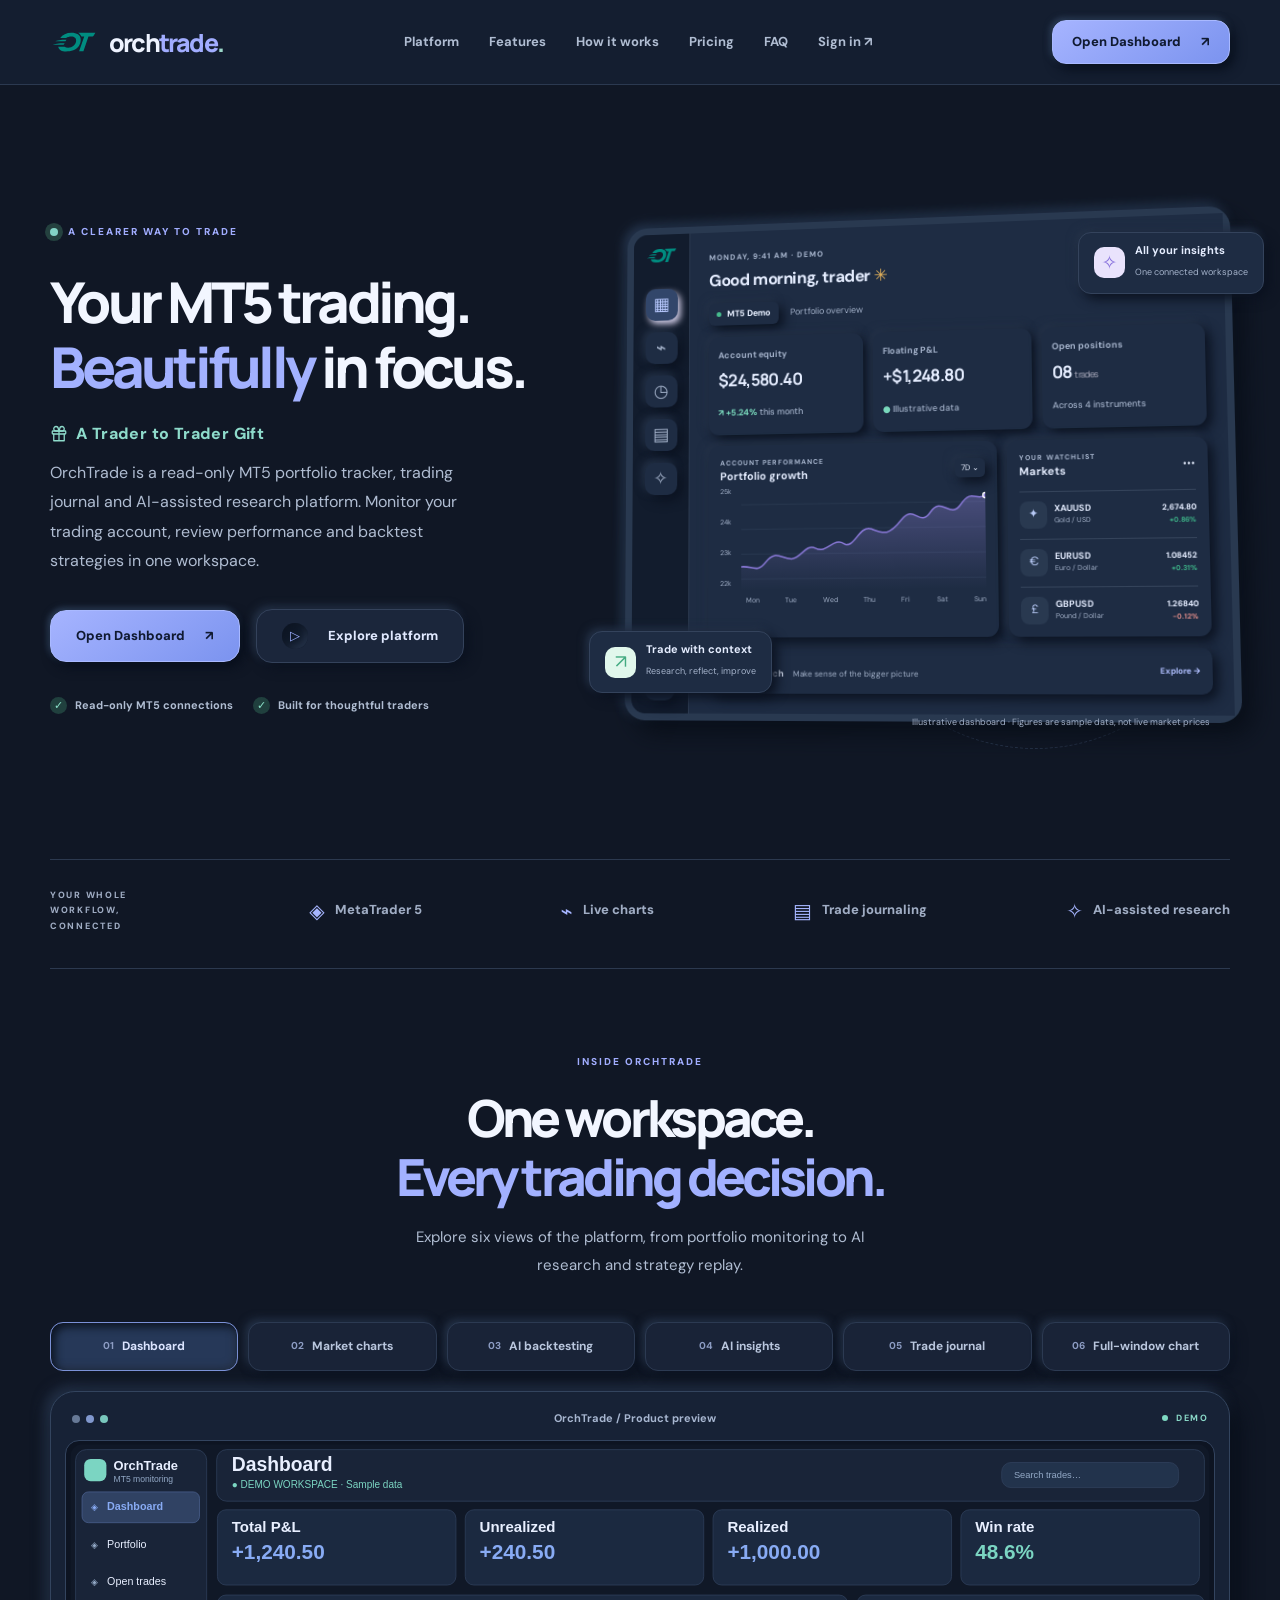
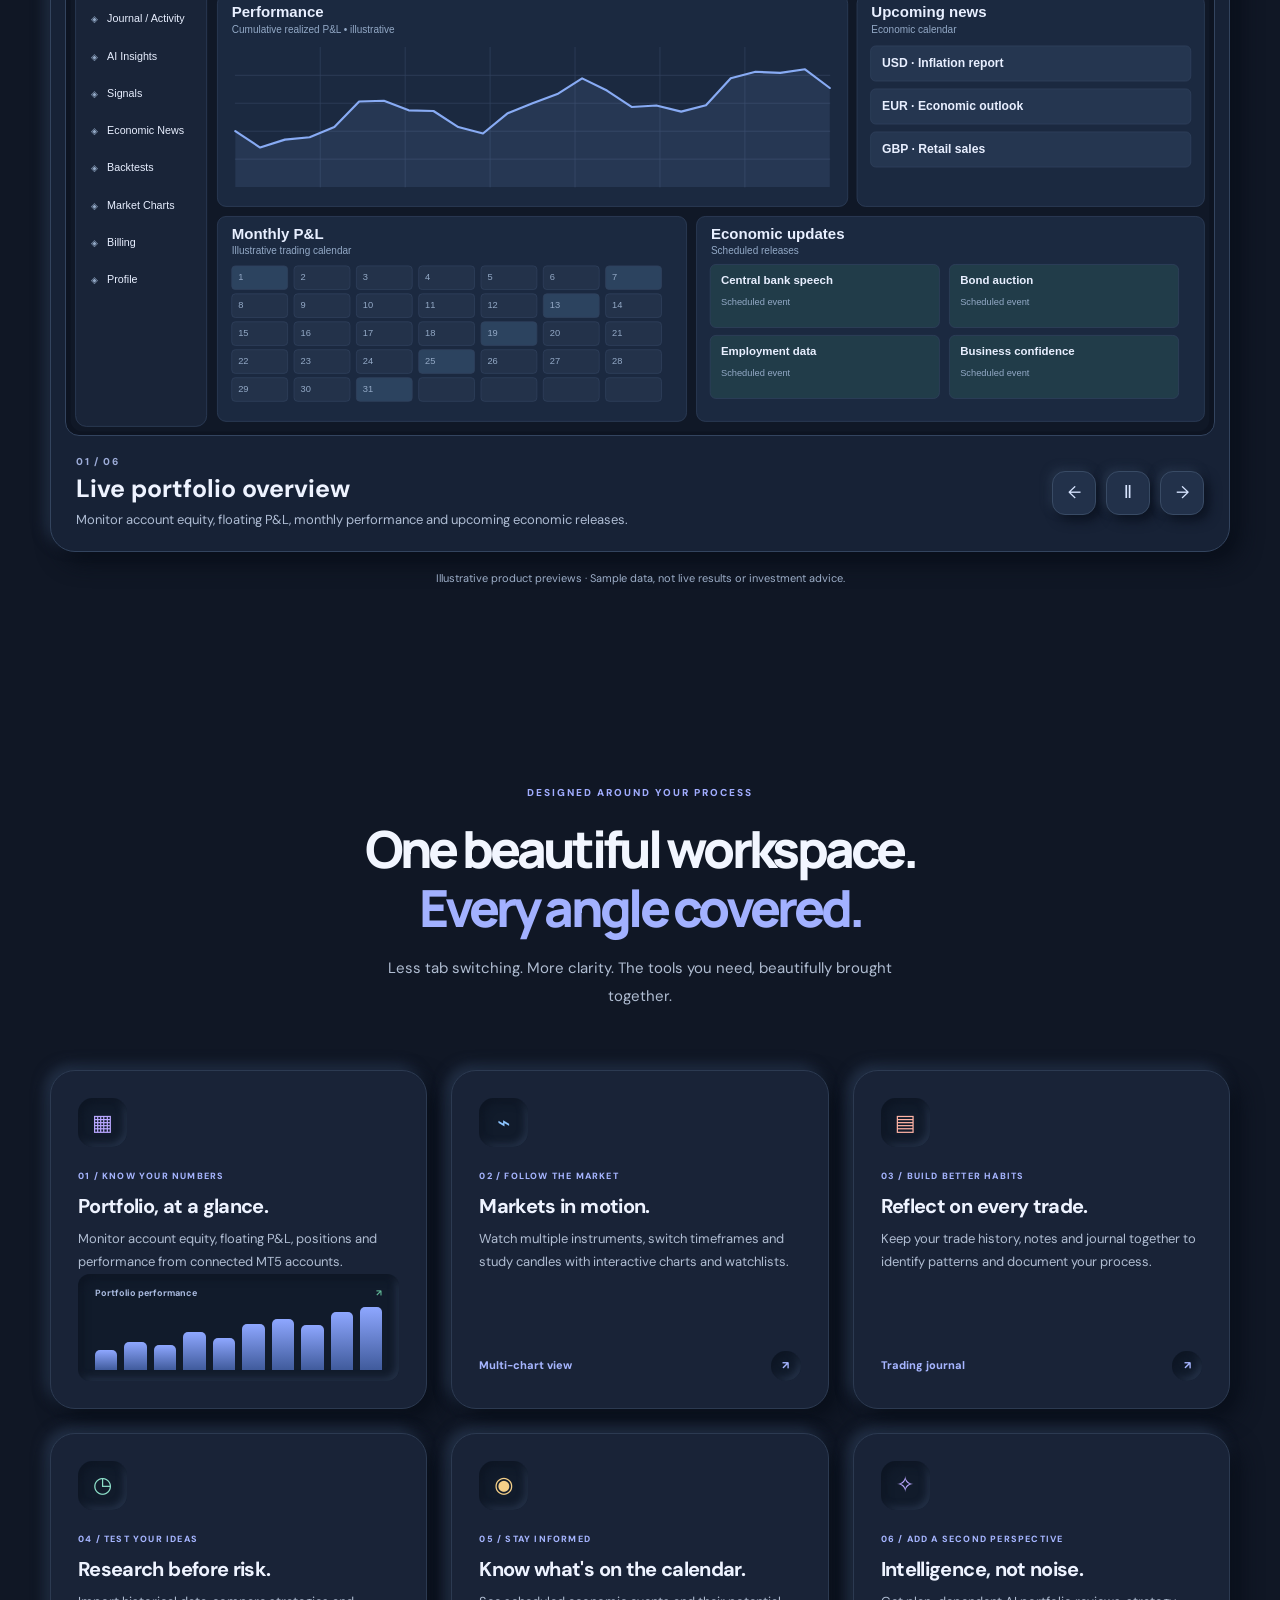
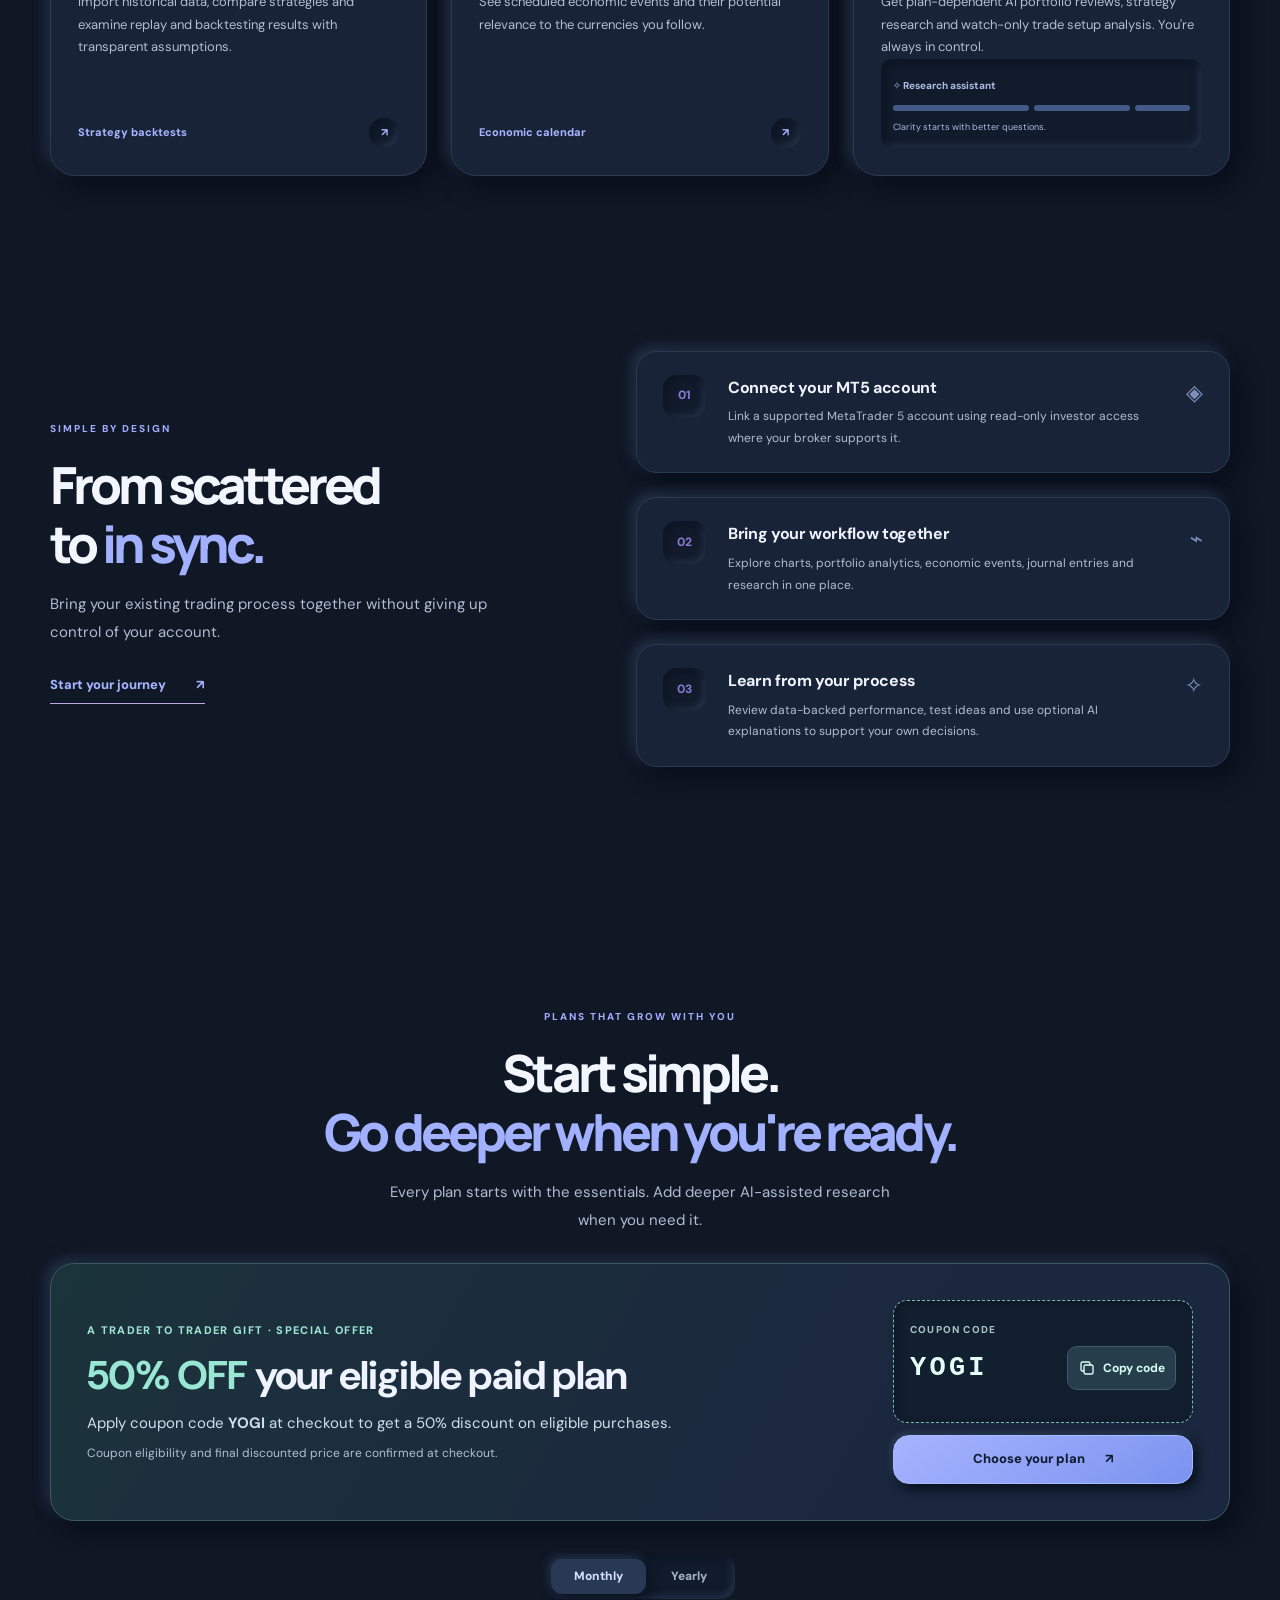
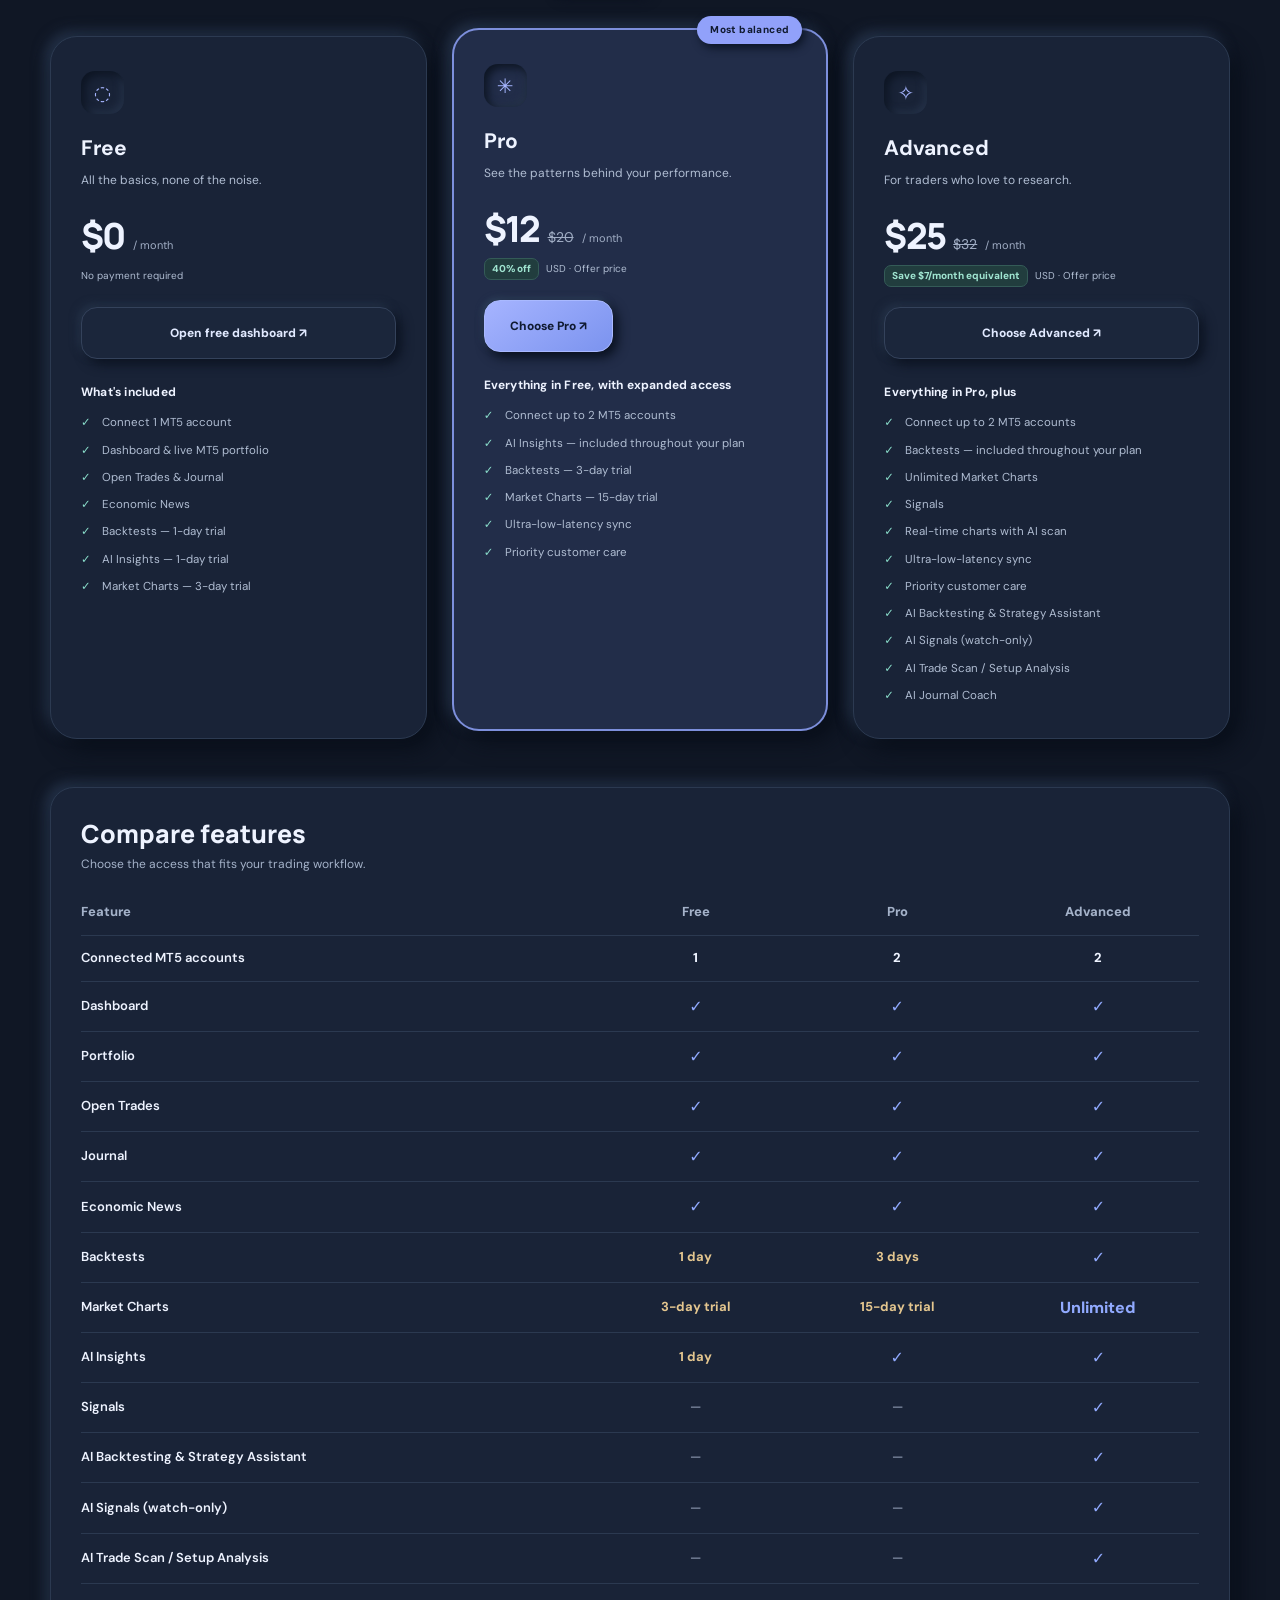
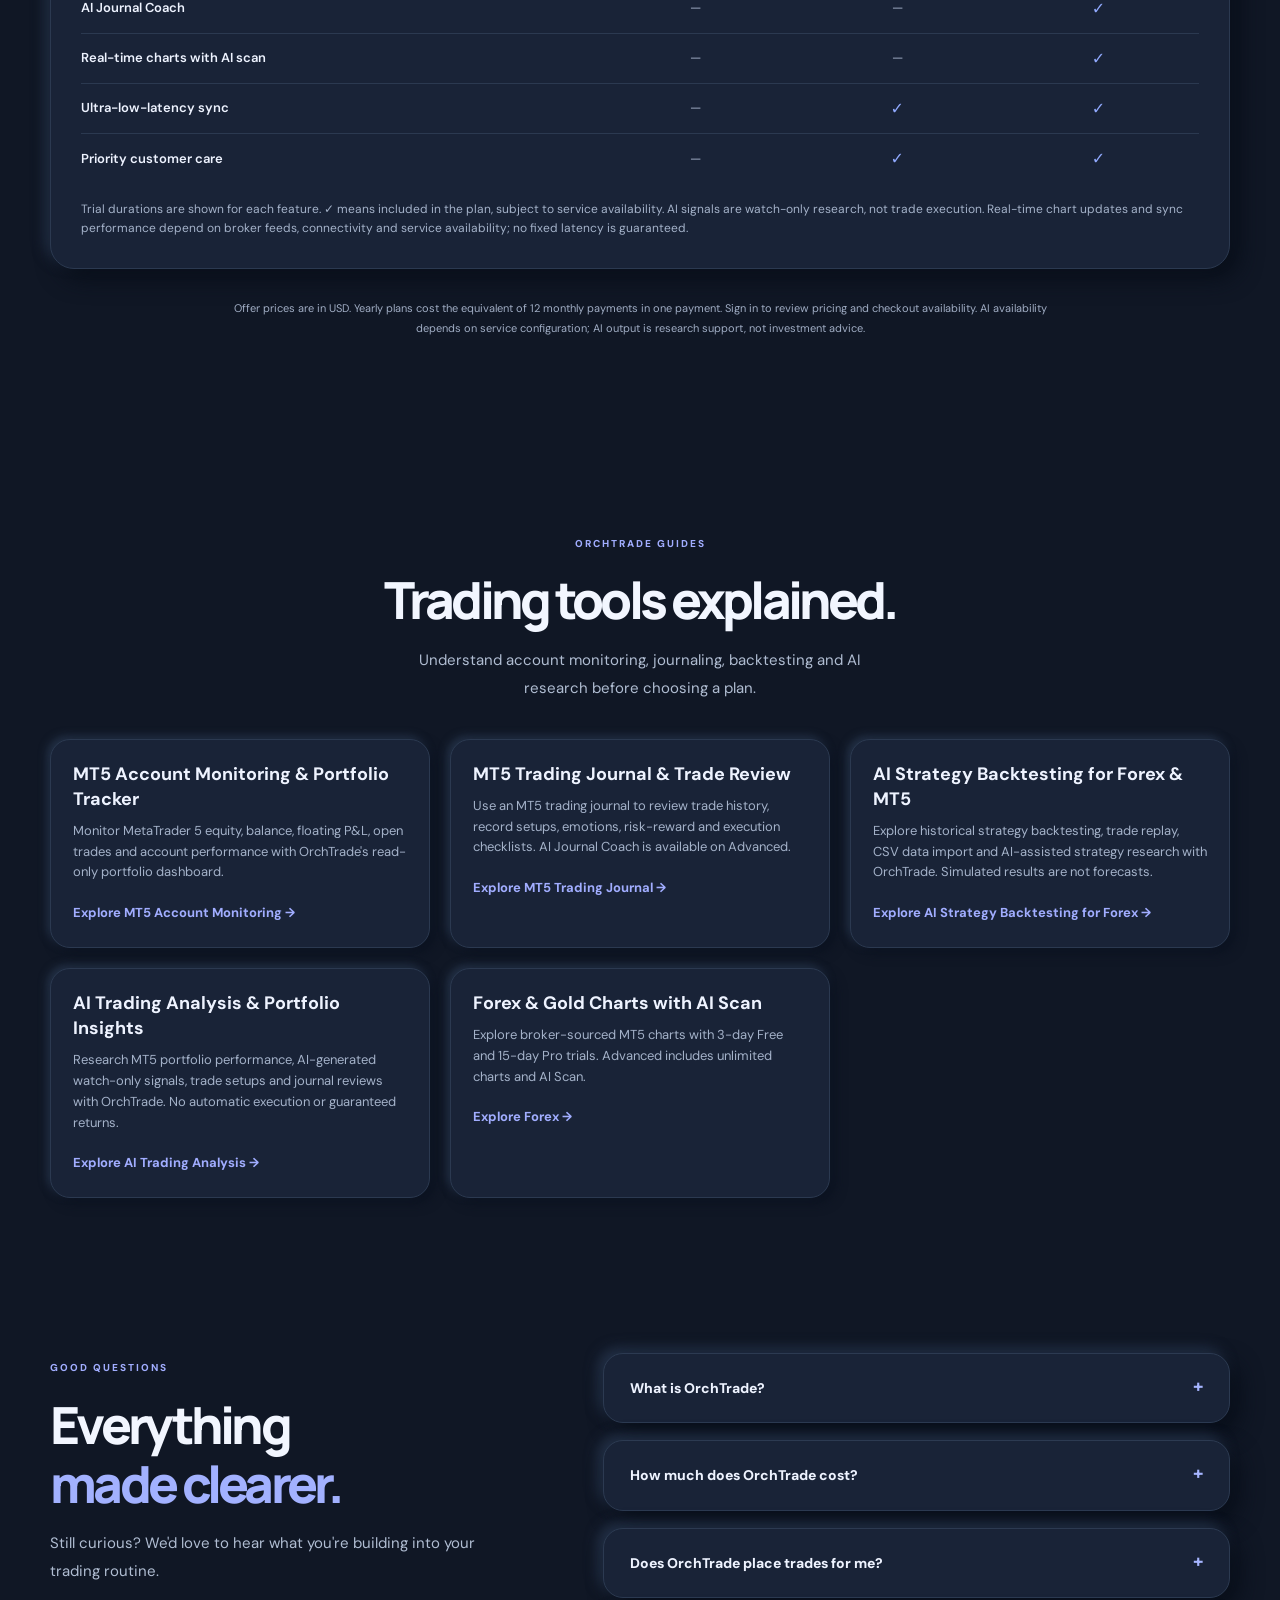
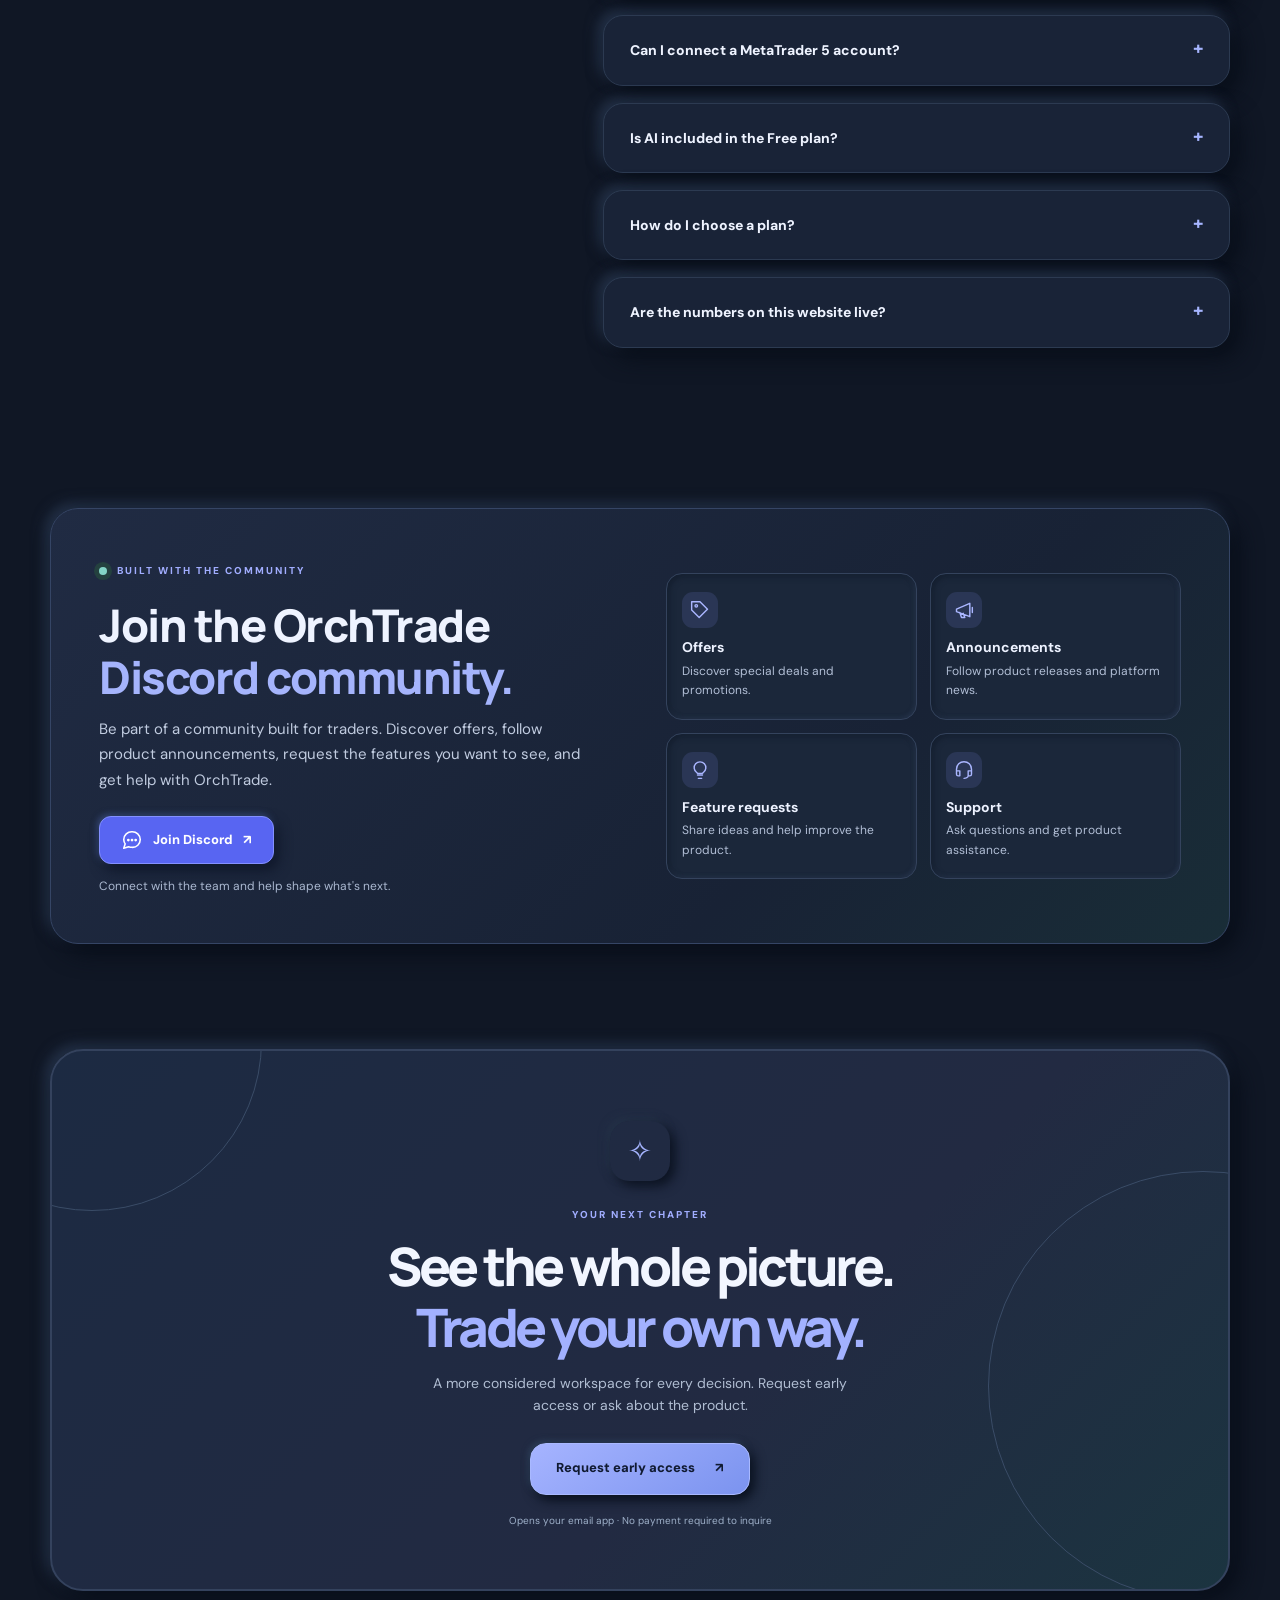
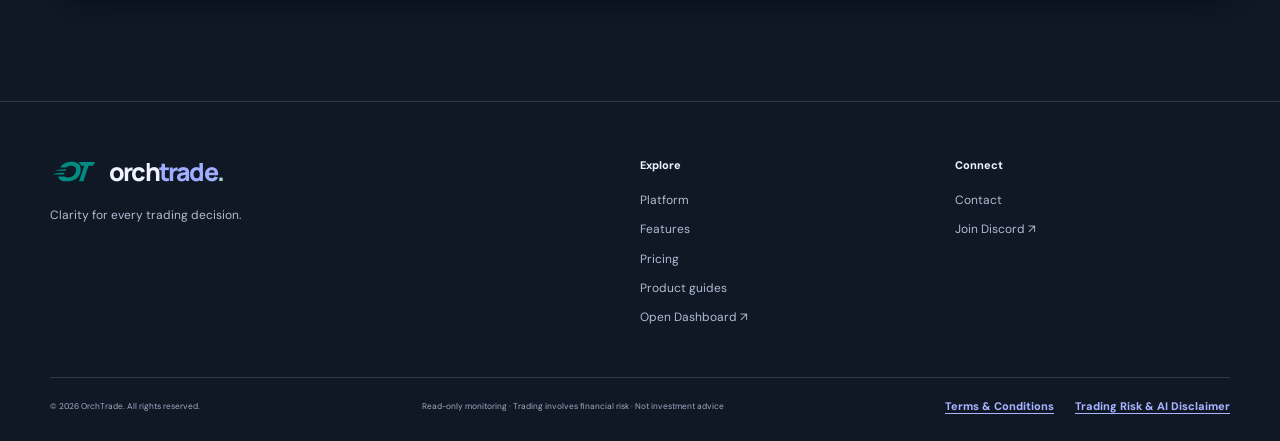
==== commit 8dadca76: "feat: announce YOGI 50 percent coupon with copyable offer card" ====
--- a/index.html
+++ b/index.html
@@ -13,8 +13,8 @@
   <meta property="og:url" content="https://orchtrade.com/">
   <meta property="og:site_name" content="OrchTrade">
   <link rel="icon" href="/favicon.ico?v=ot-1" sizes="16x16 32x32 48x48" type="image/x-icon"><link rel="icon" href="/favicon.svg?v=ot-1" sizes="any" type="image/svg+xml">
-  <link rel="stylesheet" href="/styles.css?v=community-1">
-  <script src="/site.js?v=dark-showcase-1" defer></script>
+  <link rel="stylesheet" href="/styles.css?v=coupon-1">
+  <script src="/site.js?v=coupon-1" defer></script>
   <meta name="twitter:card" content="summary">
   <meta name="twitter:title" content="OrchTrade | MT5 Trading Journal, Portfolio Tracker &amp; AI Backtesting">
   <meta name="twitter:description" content="Monitor MT5 accounts, track trading performance, journal trades and explore AI backtesting, market charts and watch-only signals. Start with OrchTrade Free.">
@@ -154,7 +154,19 @@
 
     <section class="pricing section-pad" id="pricing"><div class="container">
       <div class="section-heading centered"><span class="eyebrow">PLANS THAT GROW WITH YOU</span><h2>Start simple.<br><em>Go deeper when you're ready.</em></h2><p>Every plan starts with the essentials. Add deeper AI-assisted research when you need it.</p></div>
-      <div class="billing-switch" role="group" aria-label="Billing period"><button type="button" class="active" data-period="monthly" aria-pressed="true">Monthly</button><button type="button" data-period="annual" aria-pressed="false">Yearly</button></div>
+      <aside class="coupon-card" id="special-offer" aria-labelledby="coupon-title">
+        <div class="coupon-copy">
+          <span class="coupon-kicker">A TRADER TO TRADER GIFT · SPECIAL OFFER</span>
+          <h3 id="coupon-title"><strong>50% OFF</strong> your eligible paid plan</h3>
+          <p>Apply coupon code <strong>YOGI</strong> at checkout to get a 50% discount on eligible purchases.</p>
+          <small>Coupon eligibility and final discounted price are confirmed at checkout.</small>
+        </div>
+        <div class="coupon-actions">
+          <div class="coupon-ticket"><span>COUPON CODE</span><div class="coupon-code-row"><code id="offer-code">YOGI</code><button type="button" class="coupon-copy-button" data-copy-coupon aria-label="Copy coupon code YOGI"><svg width="18" height="18" viewBox="0 0 24 24" fill="none" stroke="currentColor" stroke-width="1.8" stroke-linecap="round" stroke-linejoin="round" aria-hidden="true"><rect x="8" y="8" width="12" height="12" rx="2"/><path d="M16 8V6a2 2 0 0 0-2-2H6a2 2 0 0 0-2 2v8a2 2 0 0 0 2 2h2"/></svg><span data-copy-label>Copy code</span></button></div><span class="coupon-status" role="status" aria-live="polite" data-coupon-status></span></div>
+          <a class="btn btn-primary coupon-claim" href="#pricing-options">Choose your plan <span aria-hidden="true">↗</span></a>
+        </div>
+      </aside>
+      <div class="billing-switch" id="pricing-options" role="group" aria-label="Billing period"><button type="button" class="active" data-period="monthly" aria-pressed="true">Monthly</button><button type="button" data-period="annual" aria-pressed="false">Yearly</button></div>
       <div class="pricing-grid">
         <article class="price-card"><div class="plan-icon">◌</div><h3>Free</h3><p>All the basics, none of the noise.</p><div class="price-line"><strong data-monthly="$0" data-annual="$0">$0</strong><span data-period-label>/ month</span></div><p class="billing-hint">No payment required</p><a href="https://app.orchtrade.com/" class="btn btn-outline">Open free dashboard ↗</a><h4>What's included</h4><ul class="plan-list"><li>Connect 1 MT5 account</li><li>Dashboard &amp; live MT5 portfolio</li><li>Open Trades &amp; Journal</li><li>Economic News</li><li>Backtests — 1-day trial</li><li>AI Insights — 1-day trial</li><li>Market Charts — 3-day trial</li></ul></article>
         <article class="price-card highlighted"><span class="popular-tag">Most balanced</span><div class="plan-icon">✳</div><h3>Pro</h3><p>See the patterns behind your performance.</p><div class="price-line"><strong data-monthly="$12" data-annual="$144">$12</strong><del class="original-price" data-monthly="$20" data-annual="$240">$20</del><span data-period-label>/ month</span></div><p class="billing-hint"><span class="offer-tag">40% off</span> USD · Offer price</p><a href="https://app.orchtrade.com/?plan=pro&amp;period=monthly" class="btn btn-primary" data-checkout-link>Choose Pro ↗</a><h4>Everything in Free, with expanded access</h4><ul class="plan-list"><li>Connect up to 2 MT5 accounts</li><li>AI Insights — included throughout your plan</li><li>Backtests — 3-day trial</li><li>Market Charts — 15-day trial</li><li>Ultra-low-latency sync</li><li>Priority customer care</li></ul></article>
--- a/styles.css
+++ b/styles.css
@@ -338,3 +338,8 @@
 @media(max-width:800px){.community-card{grid-template-columns:minmax(0,1fr);gap:26px}.community-section{padding-block:30px 55px}}
 @media(max-width:420px){.community-card{border-radius:20px;padding:20px 16px}.community-copy h2{font-size:30px;letter-spacing:-.8px}.community-copy p{font-size:13px}.discord-button{width:100%}.community-benefits{gap:10px}.community-benefit{padding:13px 10px}.community-benefit h3{font-size:13px}.community-benefit p{font-size:11px}}
 @media(prefers-reduced-motion:reduce){.discord-button,.discord-button:hover{transition:none;transform:none}}
+
+/* Promotional offer: native controls, no external scripts or continuous animation. */
+.coupon-card{display:grid;grid-template-columns:minmax(0,1fr) minmax(0,300px);align-items:center;gap:clamp(18px,4vw,40px);padding:clamp(20px,3.5vw,36px);margin:28px 0 32px;border:1px solid #395b62;border-radius:24px;background:linear-gradient(120deg,#1b333b,#1b273e 70%);box-shadow:var(--shadow);min-width:0;text-align:left}.coupon-copy,.coupon-actions{min-width:0}.coupon-kicker{display:block;color:#9ee5d3;font-size:11px;font-weight:800;letter-spacing:.12em;line-height:1.55}.coupon-copy h3{font-size:clamp(23px,3.7vw,40px);line-height:1.2;letter-spacing:-.8px;color:var(--ink);margin:12px 0}.coupon-copy h3 strong{color:#99e6d2;white-space:nowrap}.coupon-copy p{font-size:15px;line-height:1.65;color:#d1deed;margin:0 0 9px}.coupon-copy small{display:block;color:#b0c0d0;font-size:12px;line-height:1.5}.coupon-ticket{padding:14px 16px 10px;border:1px dashed #70bfb1;border-radius:14px;background:#121f2e;box-shadow:inset 2px 2px 8px #0e1724}.coupon-ticket>span:first-child{font-size:10px;letter-spacing:.12em;font-weight:800;color:#a6c5c7}.coupon-code-row{display:flex;align-items:center;justify-content:space-between;gap:8px;margin-top:6px}.coupon-code-row code{font-size:27px;font-weight:800;letter-spacing:.12em;color:#e4fff8;user-select:all}.coupon-copy-button{display:inline-flex;align-items:center;justify-content:center;gap:7px;min-height:44px;padding:8px 10px;border:1px solid #3e5c6c;border-radius:10px;background:#263e4c;color:#d6fff6;font:inherit;font-size:12px;font-weight:700;cursor:pointer;white-space:nowrap}.coupon-copy-button svg{flex:none}.coupon-copy-button:hover{background:#315463}.coupon-copy-button:focus-visible{outline:2px solid #99e6d2;outline-offset:3px}.coupon-status{display:block;min-height:18px;font-size:11px;color:#a6e9d8;margin-top:4px}.coupon-claim{margin-top:12px;width:100%;justify-content:center;text-align:center;min-height:46px}#pricing-options{scroll-margin-top:100px}
+@media(max-width:700px){.coupon-card{grid-template-columns:minmax(0,1fr);gap:18px}.coupon-actions{max-width:100%;width:100%}}
+@media(max-width:400px){.coupon-card{padding:18px 14px;border-radius:18px}.coupon-ticket{padding:12px 10px 8px}.coupon-copy p{font-size:13px}.coupon-code-row code{font-size:23px}.coupon-copy-button{padding:8px;gap:5px}}
